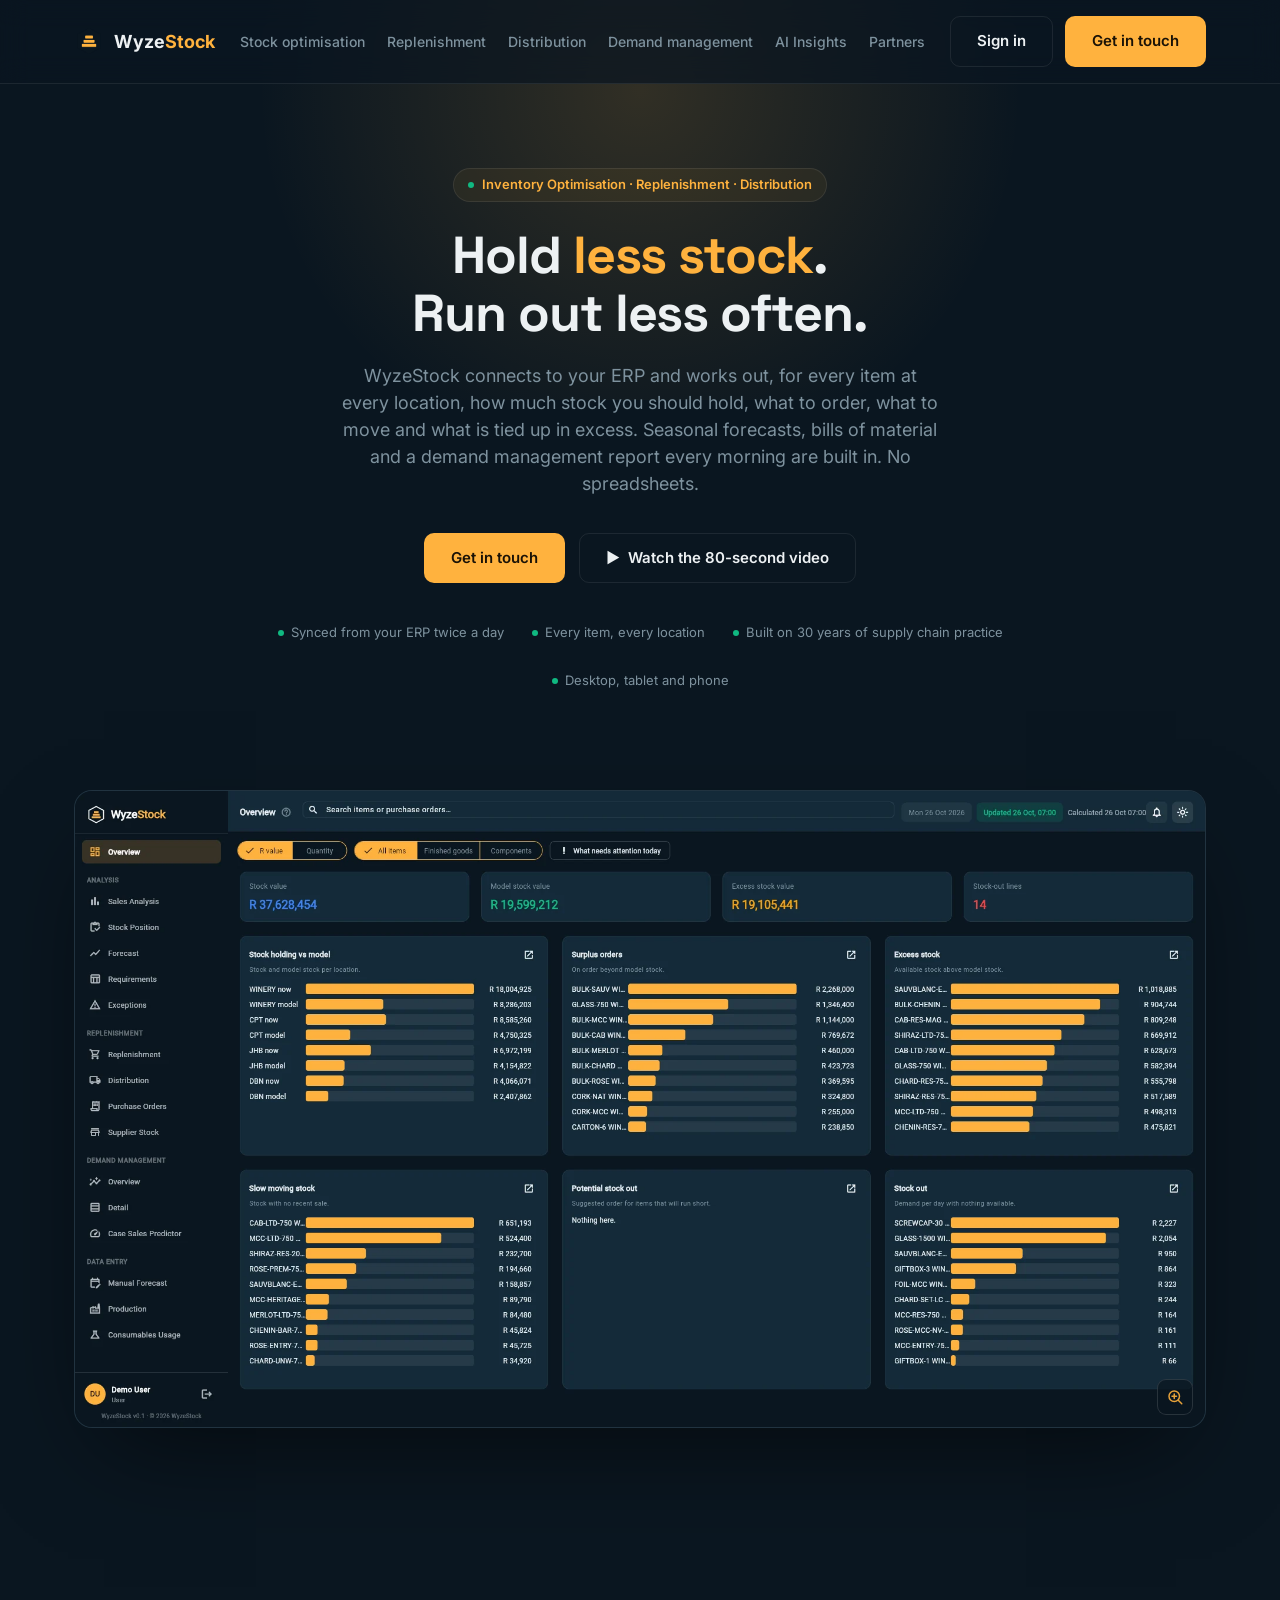
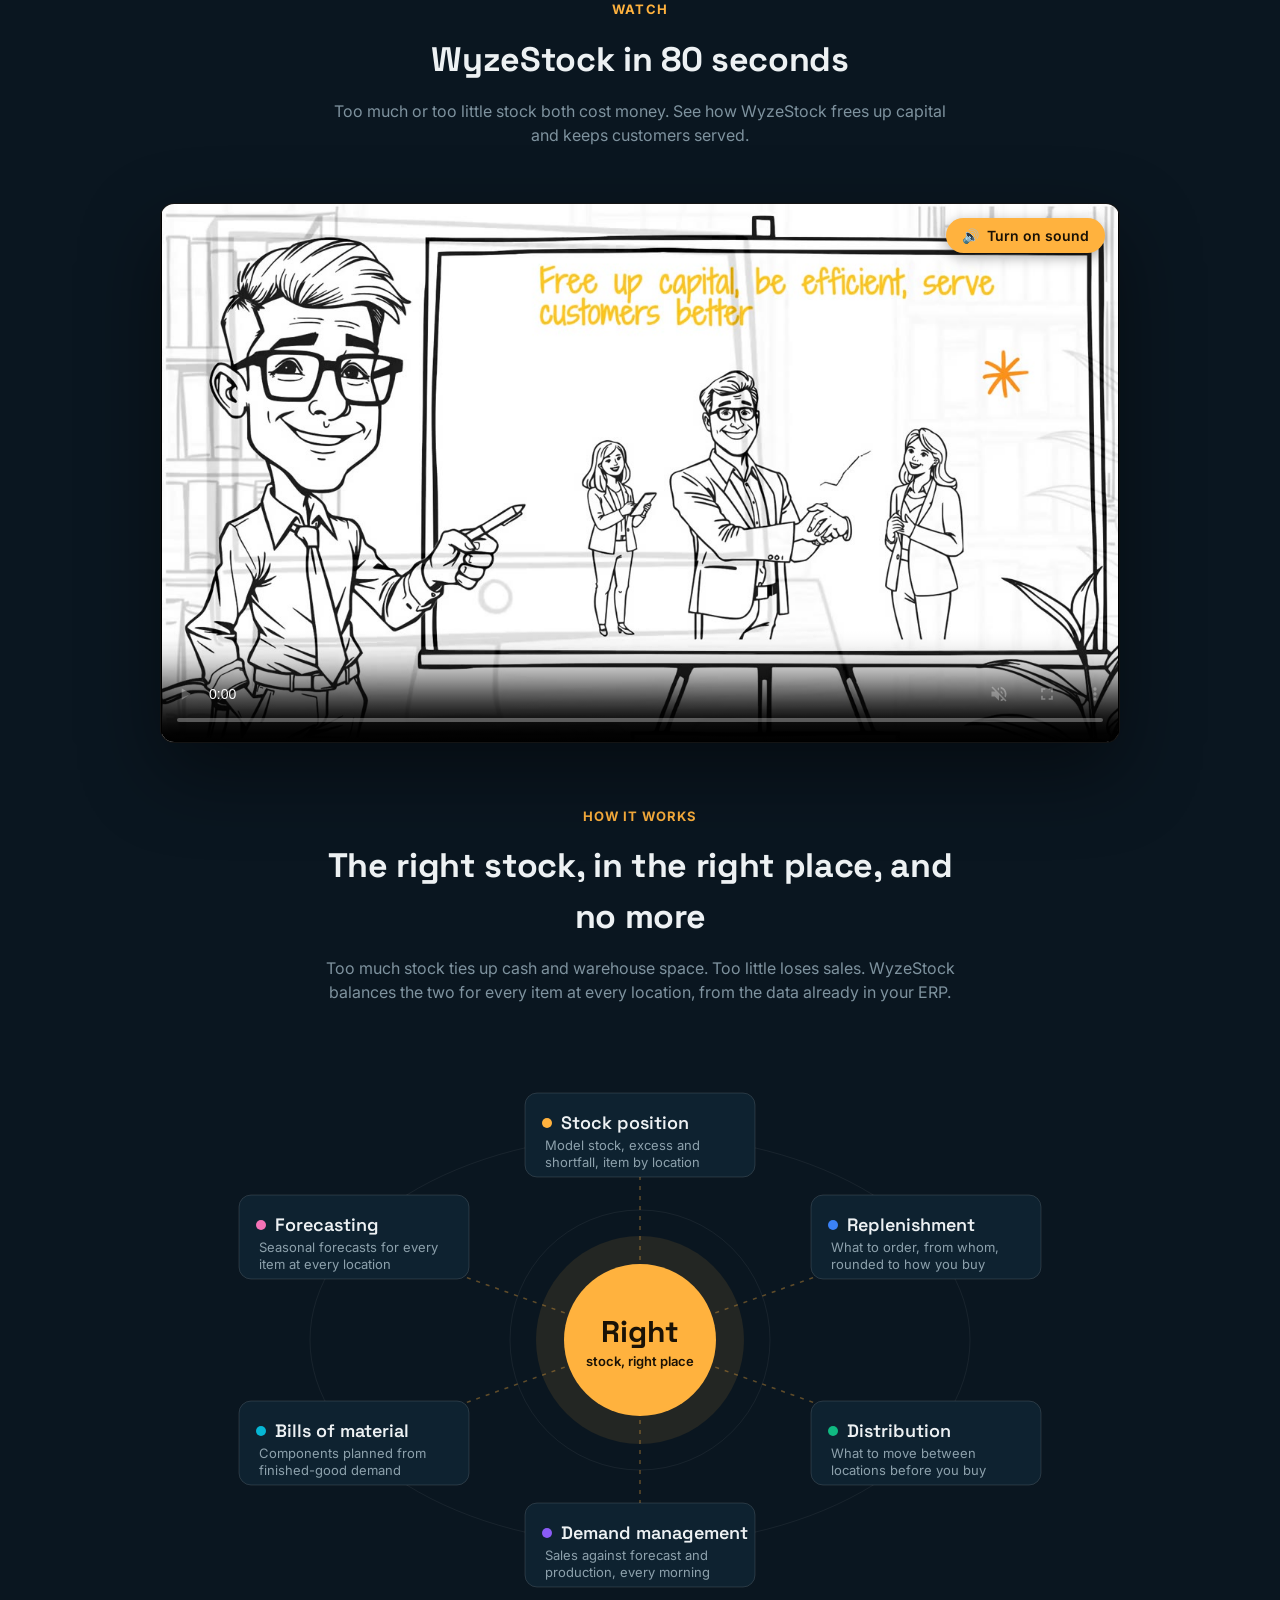
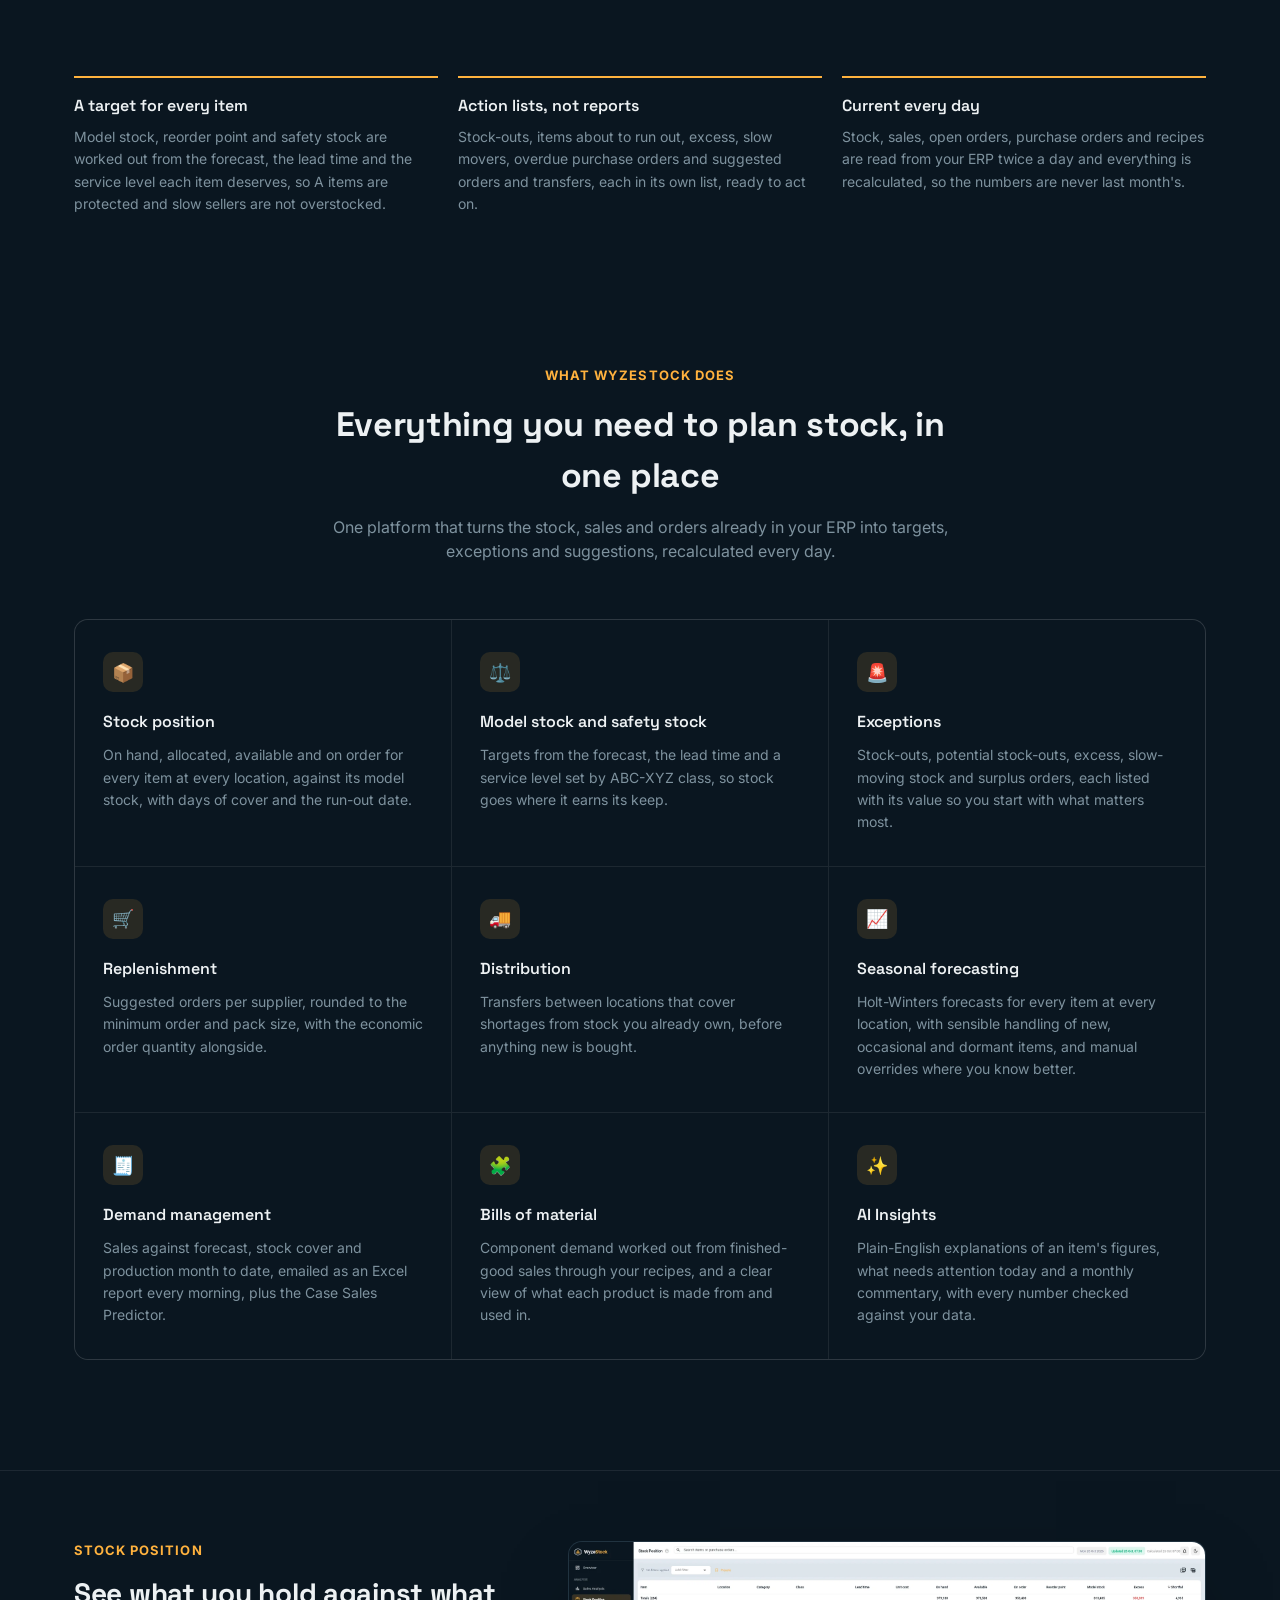
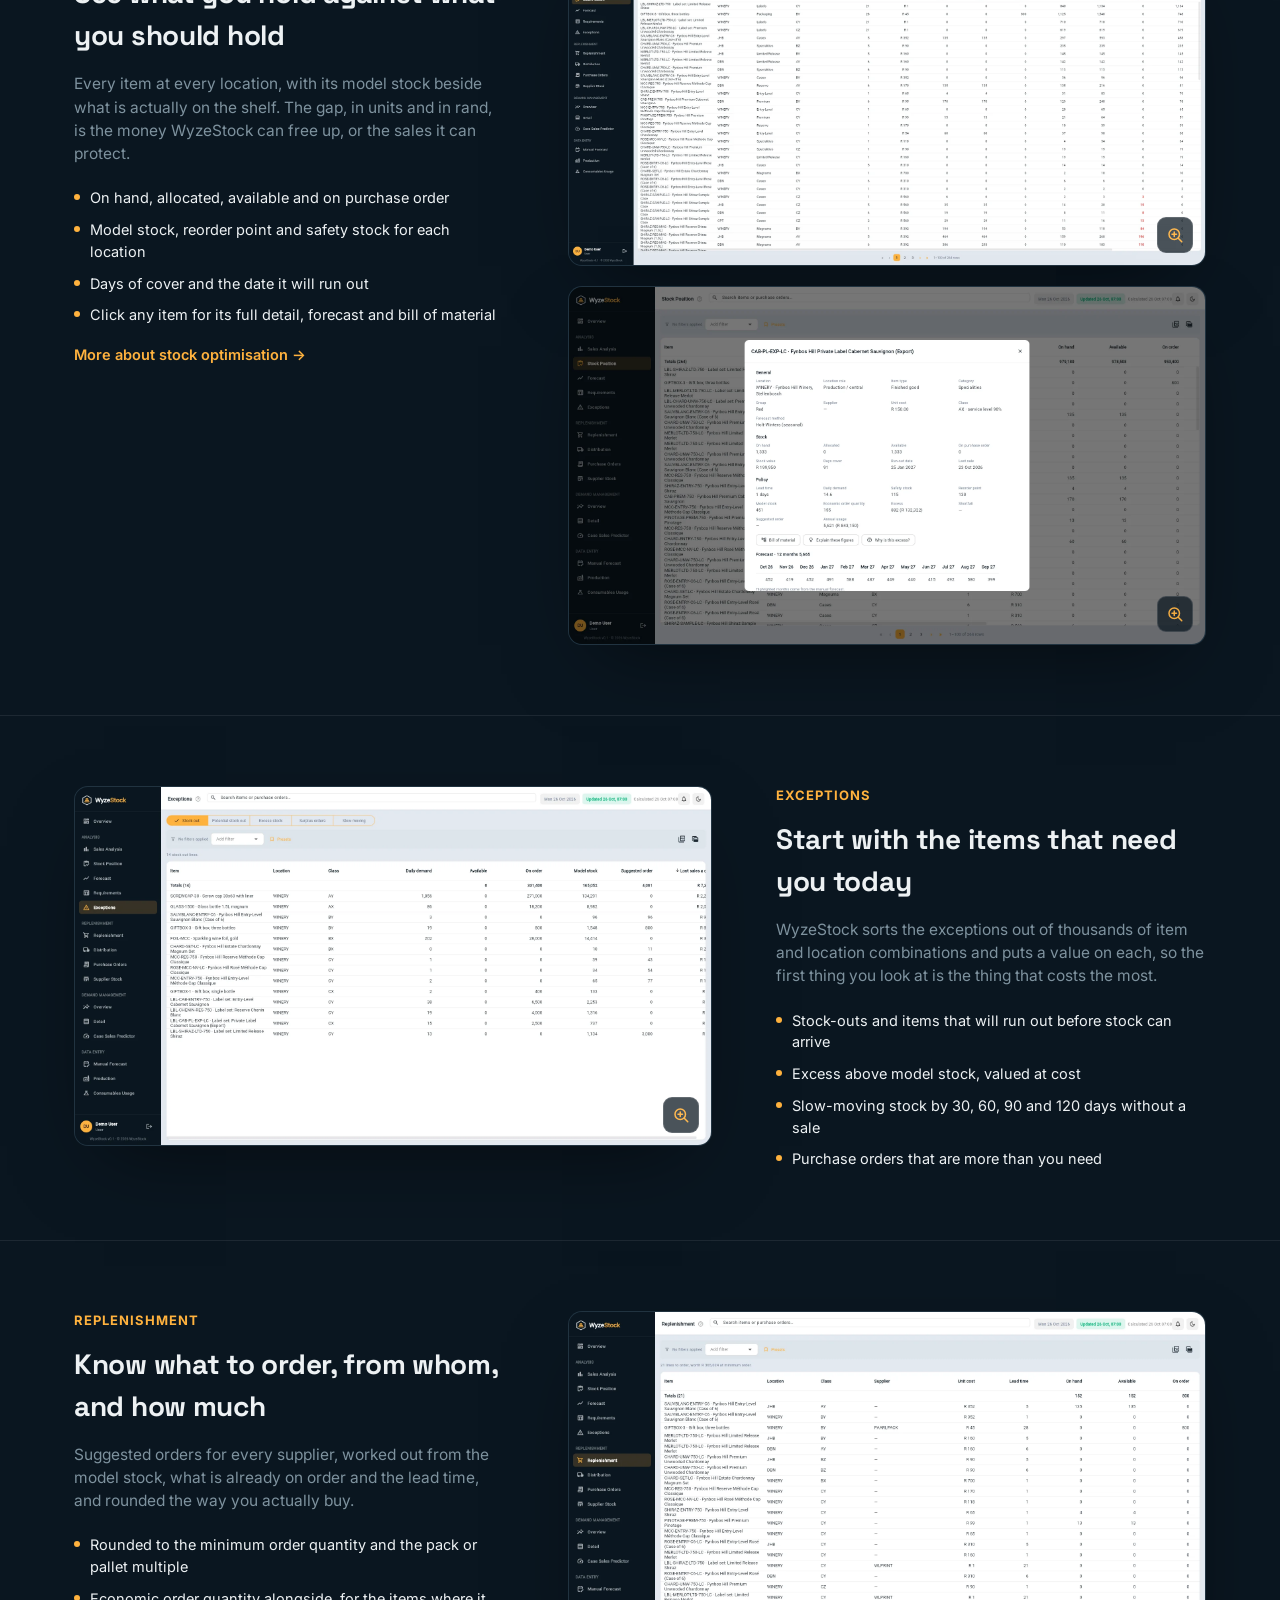
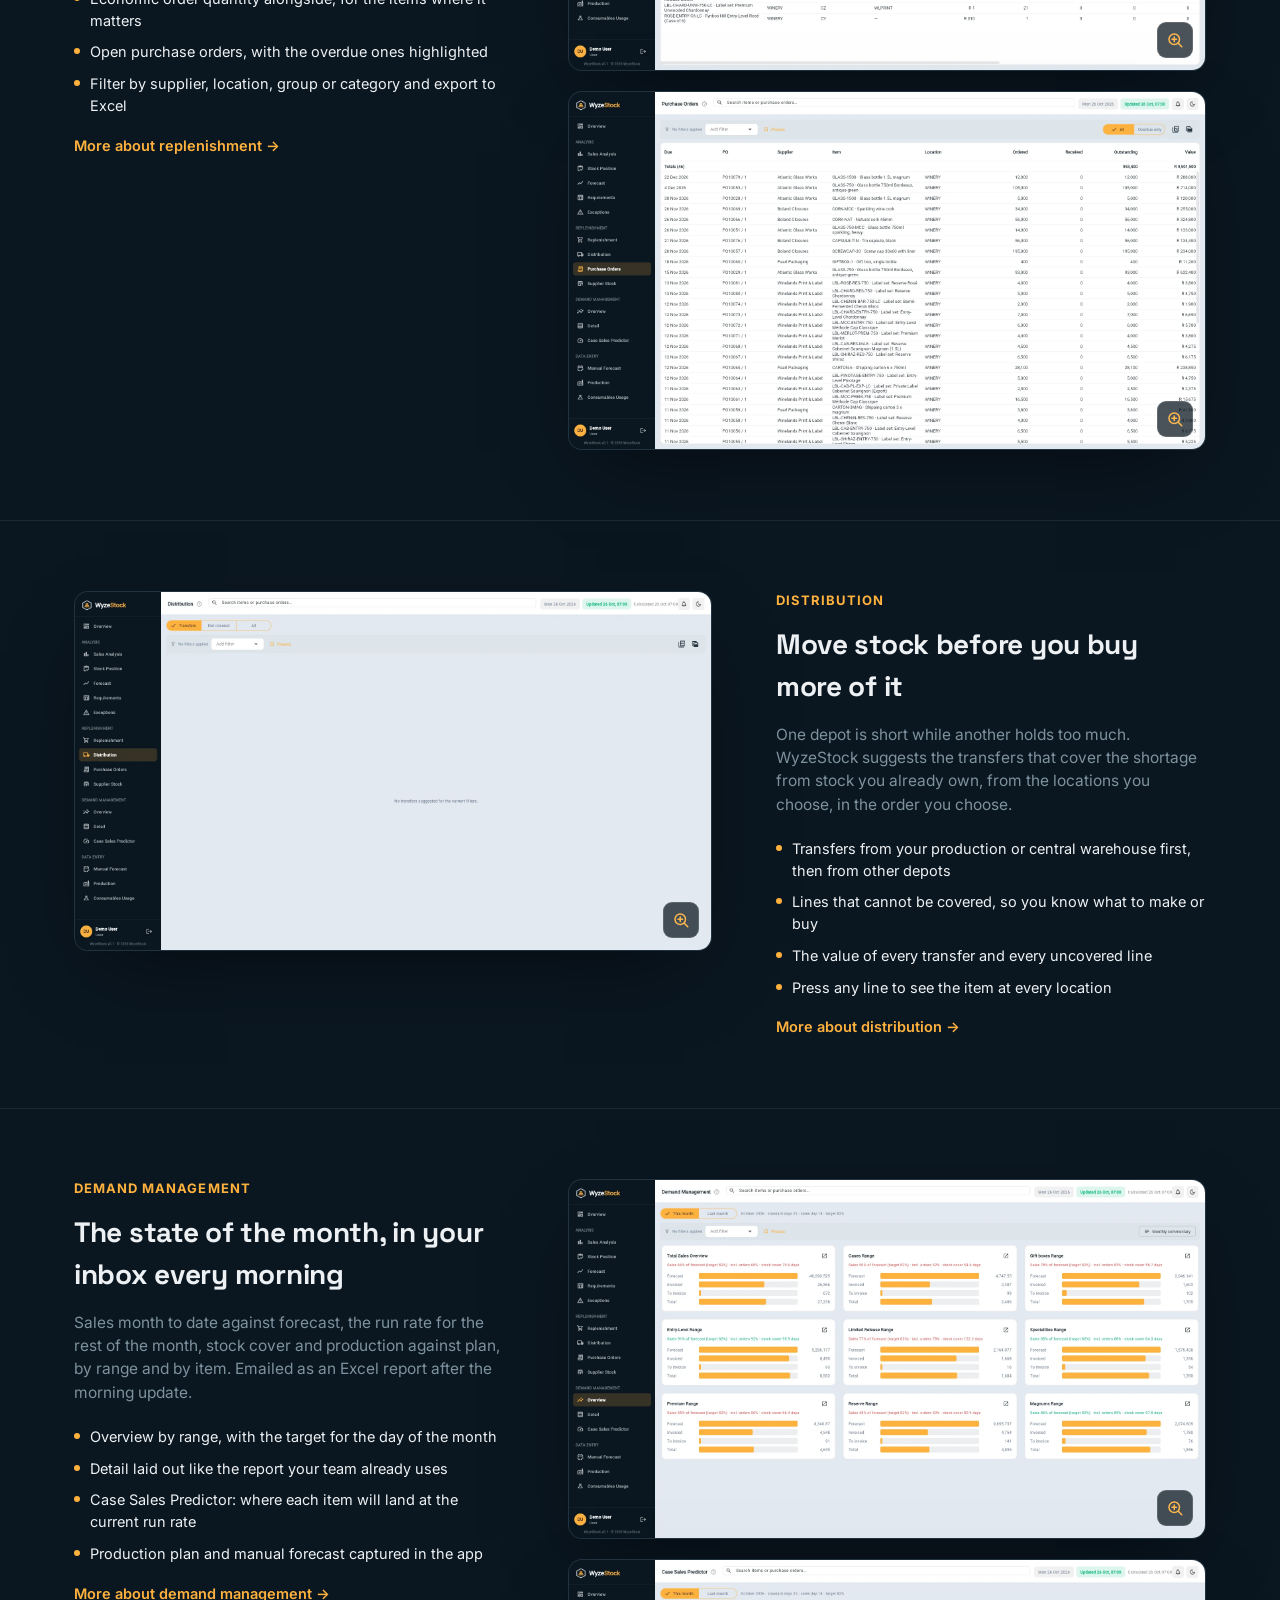
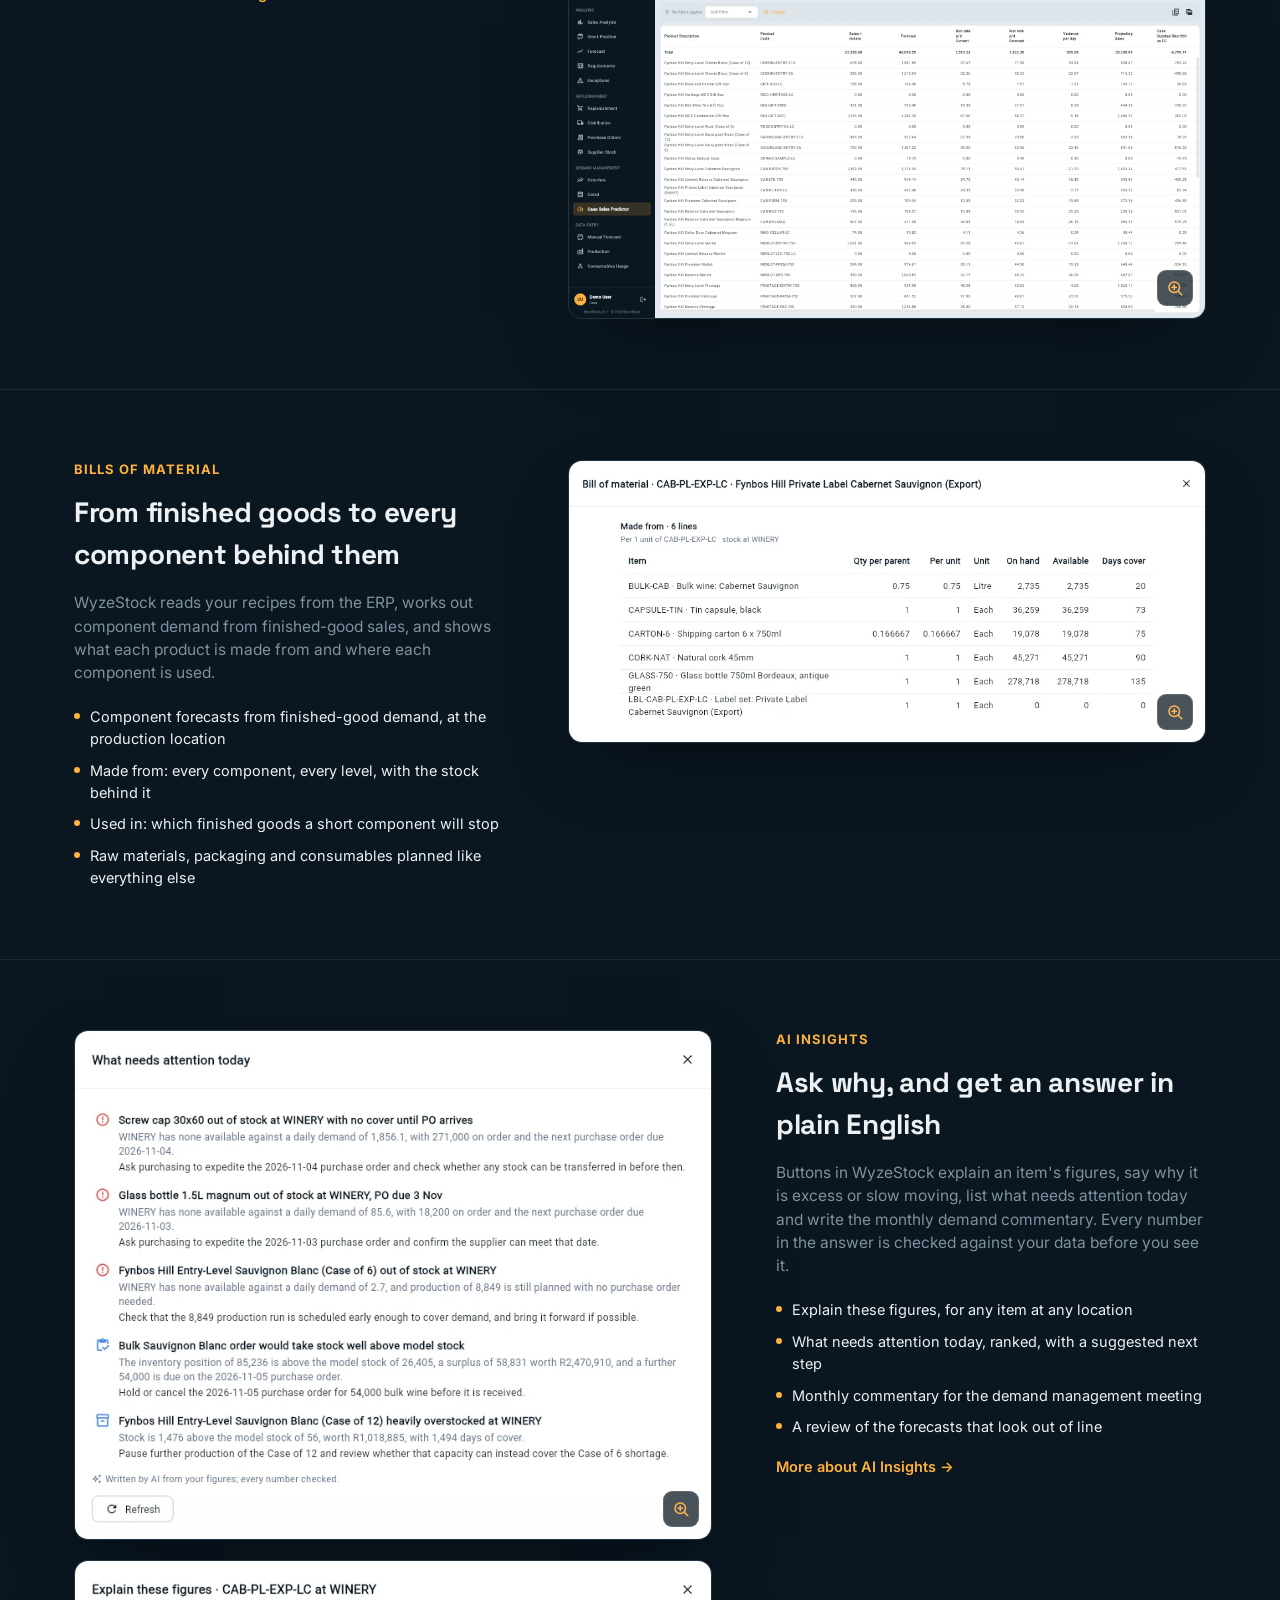
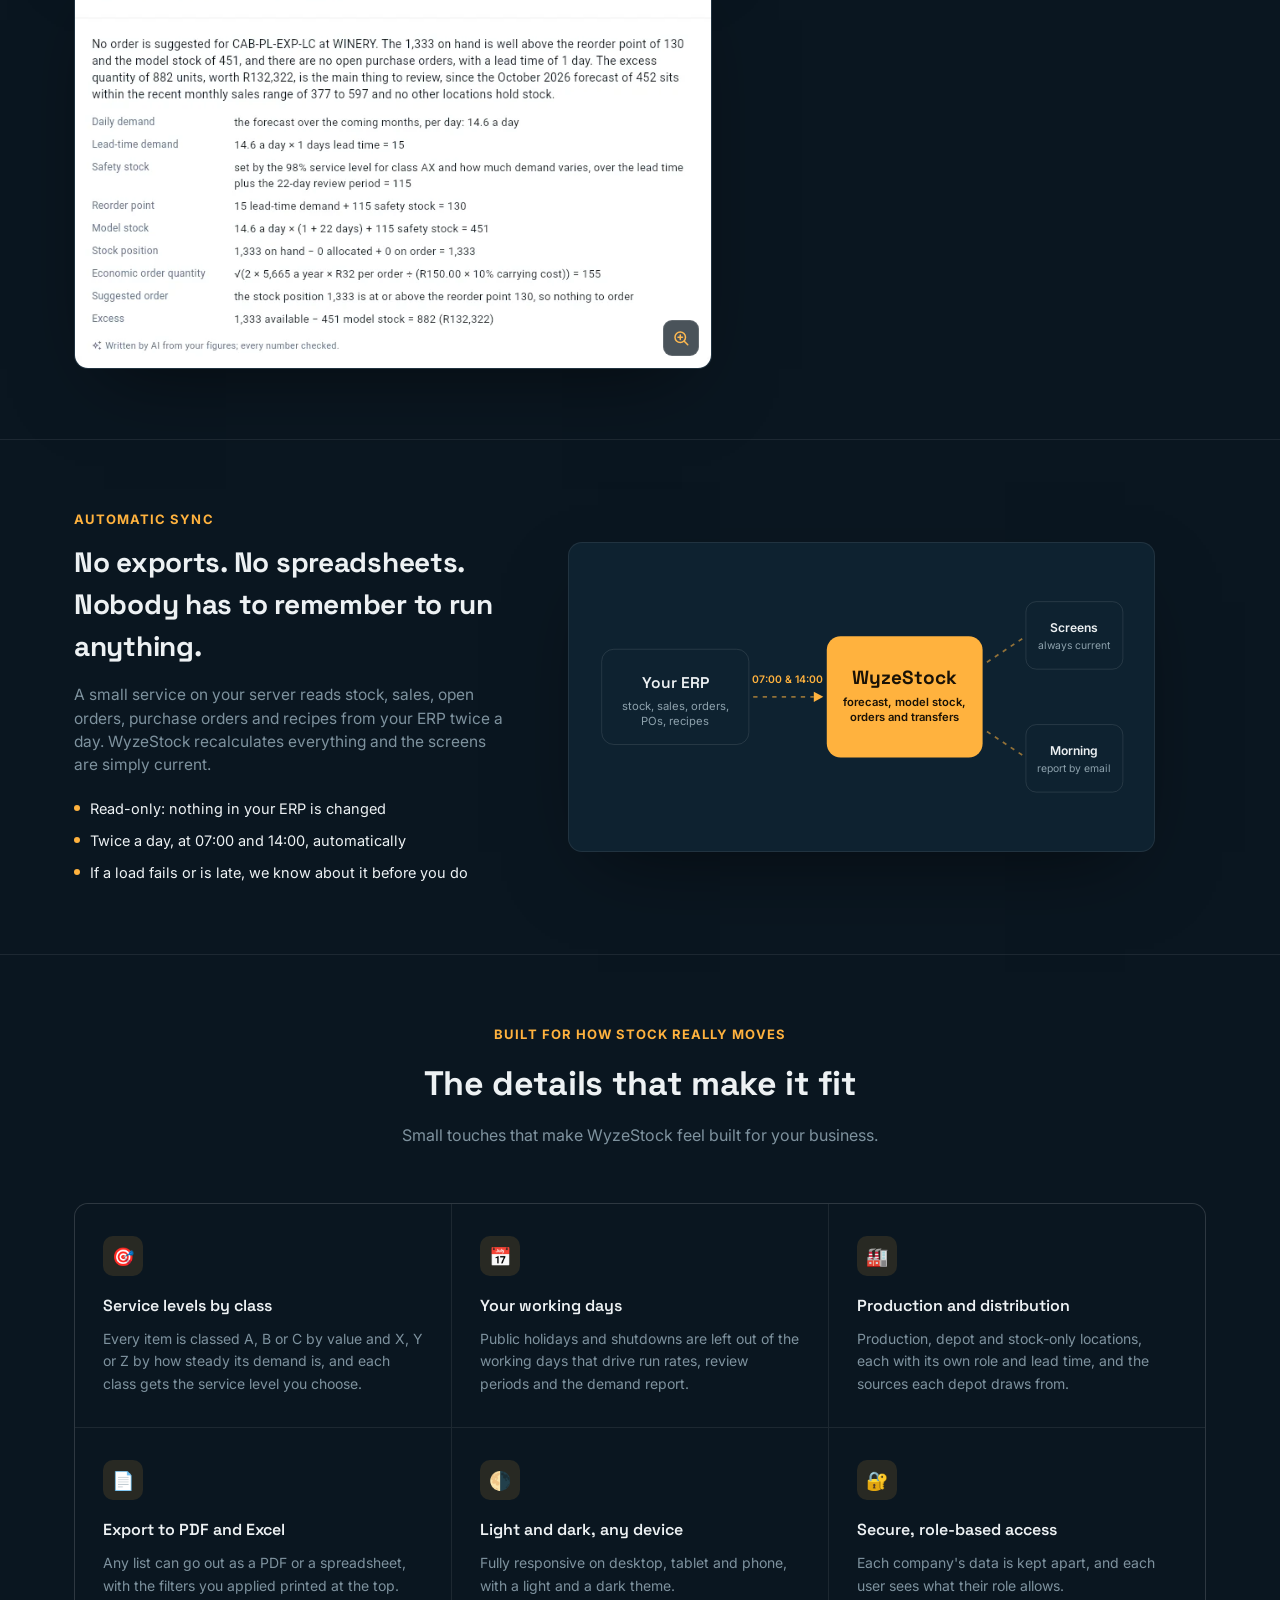
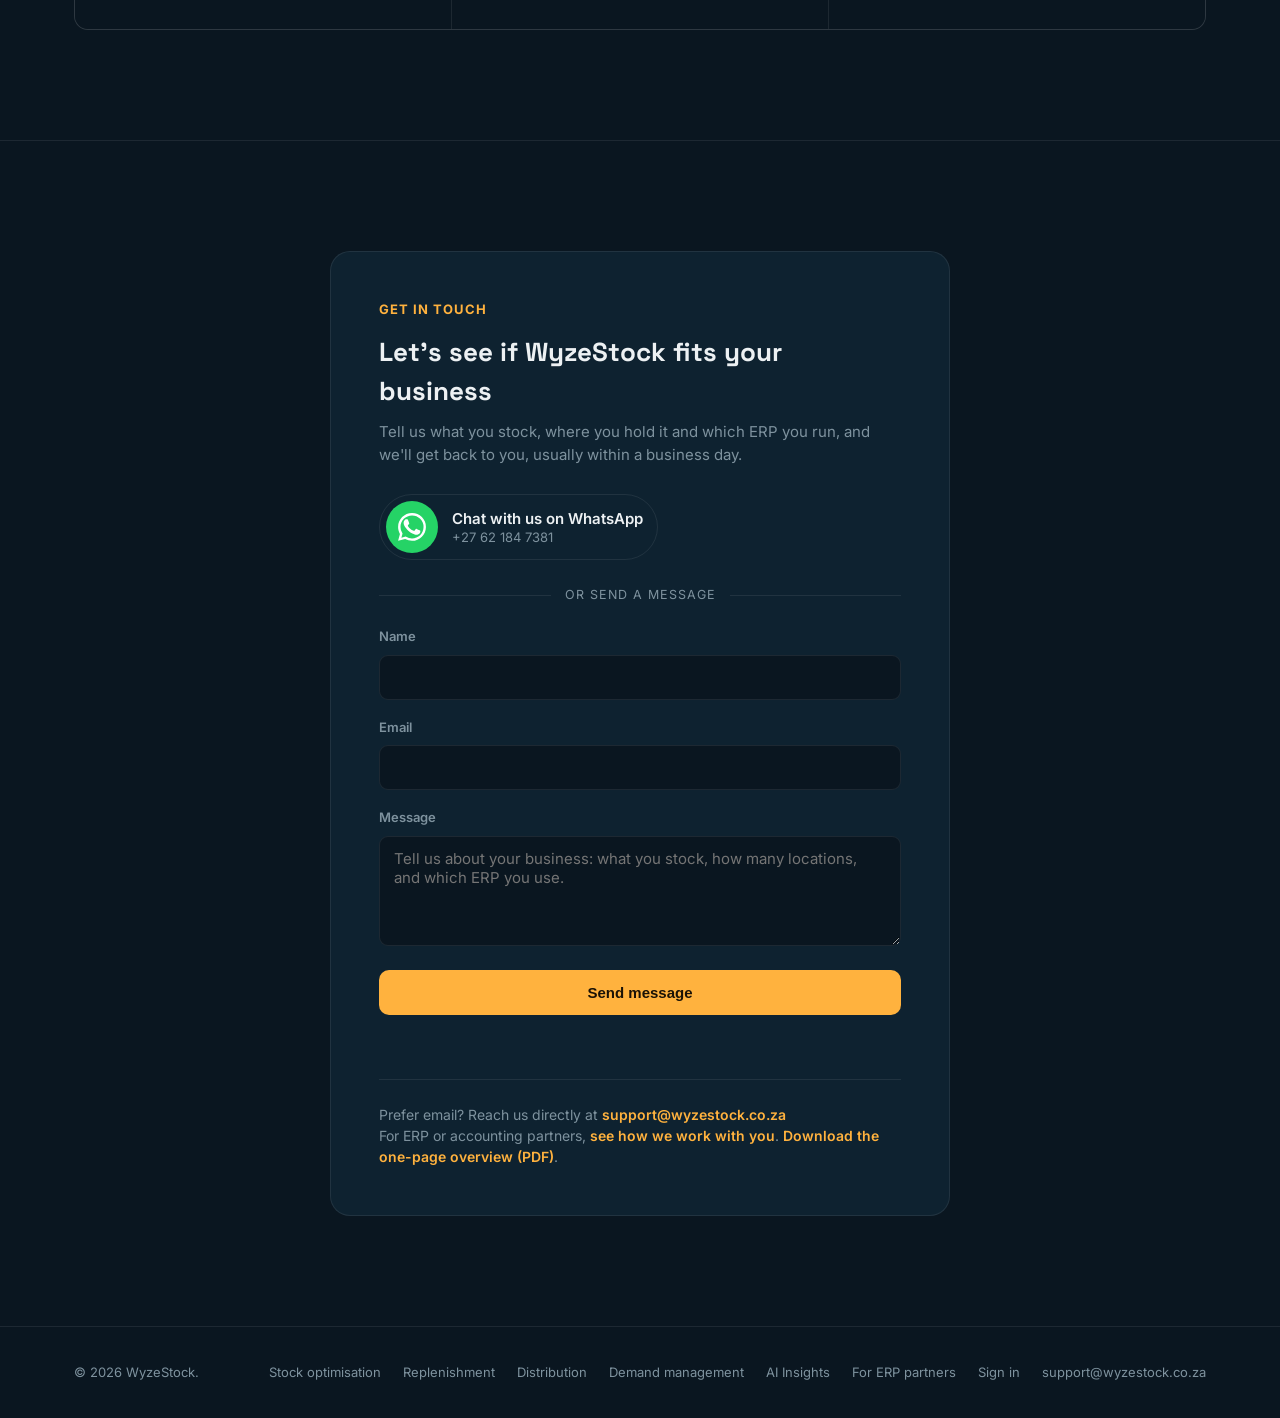
==== index.html @ a0ca2570 "Version image and video links so replaced screenshots show at once (no 7-day stale cache) Co-Authore" ====
<!DOCTYPE html>
<html lang="en">
<head>
<meta charset="UTF-8">
<meta name="viewport" content="width=device-width, initial-scale=1.0">
<title>WyzeStock: Inventory Optimisation, Replenishment &amp; Distribution</title>
<meta name="description" content="Hold less stock and run out less often. Model stock, purchase and transfer suggestions and seasonal forecasts for every item at every location, from your ERP.">
<link rel="canonical" href="https://wyzestock.co.za/">

<!-- Favicon -->
<link rel="icon" type="image/png" href="/favicon.png">
<link rel="apple-touch-icon" href="/images/icon-192.png?v=0a163372">

<!-- Fonts -->
<link rel="preconnect" href="https://fonts.googleapis.com">
<link rel="preconnect" href="https://fonts.gstatic.com" crossorigin>
<link href="https://fonts.googleapis.com/css2?family=Inter:wght@400;500;600;700;800&family=Space+Grotesk:wght@500;600;700&display=swap" rel="stylesheet">

<!-- Open Graph -->
<meta property="og:type" content="website">
<meta property="og:site_name" content="WyzeStock">
<meta property="og:title" content="WyzeStock: Inventory Optimisation, Replenishment &amp; Distribution">
<meta property="og:description" content="Hold less stock and run out less often. Model stock, purchase and transfer suggestions and seasonal forecasts for every item at every location, from your ERP.">
<meta property="og:url" content="https://wyzestock.co.za/">
<meta property="og:image" content="https://wyzestock.co.za/images/og.png?v=618df98c">
<meta property="og:image:width" content="1200">
<meta property="og:image:height" content="630">

<!-- Twitter Card -->
<meta name="twitter:card" content="summary_large_image">
<meta name="twitter:title" content="WyzeStock: Inventory Optimisation, Replenishment &amp; Distribution">
<meta name="twitter:description" content="Hold less stock and run out less often. Model stock, purchase and transfer suggestions and seasonal forecasts for every item at every location, from your ERP.">
<meta name="twitter:image" content="https://wyzestock.co.za/images/og.png?v=618df98c">

<meta name="theme-color" content="#0A1620">

<script type="application/ld+json">
{
  "@context": "https://schema.org",
  "@graph": [
    {
      "@type": "SoftwareApplication",
      "name": "WyzeStock",
      "applicationCategory": "BusinessApplication",
      "operatingSystem": "Web",
      "description": "Inventory optimisation, replenishment and distribution for manufacturers and distributors. Model stock, reorder points and safety stock for every item at every location, seasonal forecasts, purchase and transfer suggestions and a daily demand management report, synced from your ERP.",
      "featureList": [
        "Model stock, reorder point and safety stock per item and location",
        "Excess, slow-moving and stock-out exceptions",
        "Seasonal forecasting with manual overrides",
        "Purchase suggestions rounded to minimum order and pack size",
        "Transfers between locations",
        "Demand management report emailed every morning",
        "Bills of material and component planning",
        "AI explanations checked against your figures",
        "Automatic ERP sync twice a day",
        "PDF and Excel export"
      ],
      "url": "https://wyzestock.co.za",
      "publisher": {
        "@type": "Organization",
        "name": "WyzeStock",
        "url": "https://wyzestock.co.za"
      }
    },
    {
      "@type": "VideoObject",
      "name": "WyzeStock in 80 seconds",
      "description": "Too much or too little stock both cost money. How WyzeStock frees up capital and keeps customers served.",
      "thumbnailUrl": "https://wyzestock.co.za/images/video-poster.jpg",
      "contentUrl": "https://wyzestock.co.za/videos/wyzestock-intro.mp4",
      "uploadDate": "2026-10-21",
      "duration": "PT1M20S",
      "embedUrl": "https://wyzestock.co.za/#video"
    }
  ]
}
</script>
<style>
  :root {
    --navy-deep: #0A1620;
    --navy-mid: #0E2230;
    --navy-surface: #132A38;
    --amber: #FFB23E;
    --amber-dark: #9C7022;
    --on-accent: #1A1206;
    --positive: #10B981;
    --negative: #EF4444;
    --caution: #F59E0B;
    --info: #3B82F6;
    --purple: #8B5CF6;
    --text: #EDF1F3;
    --text-2: #7E929E;
    --line: rgba(255,255,255,0.08);
    --radius: 14px;
  }

  * { box-sizing: border-box; margin: 0; padding: 0; }

  html { scroll-behavior: smooth; }

  body {
    background: var(--navy-deep);
    color: var(--text);
    font-family: 'Inter', -apple-system, BlinkMacSystemFont, sans-serif;
    line-height: 1.5;
    -webkit-font-smoothing: antialiased;
  }

  h1, h2, h3, .brand-word {
    font-family: 'Space Grotesk', 'Inter', sans-serif;
  }

  a { color: inherit; }

  img { max-width: 100%; display: block; }

  .wrap {
    max-width: 1180px;
    margin: 0 auto;
    padding: 0 24px;
  }

  .accent { color: var(--amber); }

  .btn {
    display: inline-flex;
    align-items: center;
    justify-content: center;
    gap: 8px;
    padding: 13px 26px;
    border-radius: 10px;
    font-weight: 600;
    font-size: 15px;
    text-decoration: none;
    border: 1px solid transparent;
    cursor: pointer;
    transition: transform 0.15s ease, opacity 0.15s ease;
  }
  .btn:hover { transform: translateY(-1px); }

  .btn-primary {
    background: var(--amber);
    color: var(--on-accent);
  }
  .btn-primary:hover { opacity: 0.92; }

  .btn-ghost {
    background: transparent;
    border-color: var(--line);
    color: var(--text);
  }
  .btn-ghost:hover { border-color: rgba(255,255,255,0.22); }

  /* NAV */
  nav {
    position: fixed;
    top: 0; left: 0; right: 0;
    z-index: 100;
    background: rgba(10, 22, 32, 0.72);
    backdrop-filter: blur(14px);
    -webkit-backdrop-filter: blur(14px);
    border-bottom: 1px solid var(--line);
  }
  .nav-inner {
    max-width: 1180px;
    margin: 0 auto;
    padding: 16px 24px;
    display: flex;
    align-items: center;
    justify-content: space-between;
  }
  .nav-brand {
    display: flex;
    align-items: center;
    gap: 10px;
    font-weight: 700;
    font-size: 18px;
    text-decoration: none;
  }
  .nav-brand img { width: 30px; height: 30px; border-radius: 7px; }
  .nav-links {
    display: flex;
    align-items: center;
    gap: 28px;
    font-size: 14px;
    font-weight: 500;
    color: var(--text-2);
  }
  .nav-links a { text-decoration: none; transition: color 0.15s; }
  .nav-links a:hover { color: var(--text); }
  .nav-cta { display: flex; align-items: center; gap: 12px; }
  @media (max-width: 760px) {
    .nav-links { display: none; }
  }

  /* HERO */
  .hero {
    position: relative;
    padding: 168px 0 100px;
    overflow: hidden;
  }
  .hero::before {
    content: "";
    position: absolute;
    top: -220px; left: 50%;
    transform: translateX(-50%);
    width: 900px; height: 620px;
    background: radial-gradient(circle, rgba(255,178,62,0.16) 0%, rgba(255,178,62,0) 70%);
    pointer-events: none;
  }
  .hero-inner {
    position: relative;
    text-align: center;
    max-width: 780px;
    margin: 0 auto;
  }
  .eyebrow {
    display: inline-flex;
    align-items: center;
    gap: 8px;
    padding: 6px 14px;
    border: 1px solid var(--line);
    border-radius: 999px;
    font-size: 13px;
    font-weight: 600;
    color: var(--amber);
    background: rgba(255,178,62,0.06);
    margin-bottom: 24px;
  }
  .eyebrow .dot {
    width: 6px; height: 6px; border-radius: 50%;
    background: var(--positive);
  }
  .hero h1 {
    font-size: 52px;
    line-height: 1.12;
    font-weight: 700;
    letter-spacing: -0.02em;
    margin-bottom: 20px;
  }
  .hero-sub {
    font-size: 18px;
    color: var(--text-2);
    max-width: 600px;
    margin: 0 auto 36px;
  }
  .hero-ctas {
    display: flex;
    gap: 14px;
    justify-content: center;
    flex-wrap: wrap;
    margin-bottom: 40px;
  }
  .status-strip {
    display: flex;
    gap: 28px;
    justify-content: center;
    flex-wrap: wrap;
    font-size: 13px;
    color: var(--text-2);
  }
  .status-strip span { display: inline-flex; align-items: center; gap: 7px; }
  .status-strip .sdot { width: 6px; height: 6px; border-radius: 50%; background: var(--positive); }

  @media (max-width: 640px) {
    .hero { padding: 128px 0 64px; }
    .hero h1 { font-size: 34px; }
    .hero-sub { font-size: 16px; }
  }

  /* PRODUCT SHOT */
  .product-shot {
    padding: 0 0 100px;
  }
  .shot-frame {
    border: 1px solid var(--line);
    border-radius: 18px;
    overflow: hidden;
    box-shadow: 0 40px 100px -30px rgba(0,0,0,0.6);
    background: var(--navy-mid);
  }
  .shot-frame img { width: 100%; }

  /* FEATURES */
  .features { padding: 40px 0 110px; }
  .section-head { text-align: center; max-width: 640px; margin: 0 auto 56px; }
  .section-label {
    font-size: 13px;
    font-weight: 700;
    letter-spacing: 0.08em;
    text-transform: uppercase;
    color: var(--amber);
    margin-bottom: 14px;
  }
  .section-head h2 {
    font-size: 34px;
    font-weight: 700;
    letter-spacing: -0.01em;
    margin-bottom: 14px;
  }
  .section-head p { color: var(--text-2); font-size: 16px; }

  .feature-grid {
    display: grid;
    grid-template-columns: repeat(3, 1fr);
    gap: 1px;
    background: var(--line);
    border: 1px solid var(--line);
    border-radius: var(--radius);
    overflow: hidden;
  }
  .feature-card {
    background: var(--navy-deep);
    padding: 32px 28px;
    transition: background 0.15s ease;
  }
  .feature-card:hover { background: var(--navy-mid); }
  .feature-icon {
    width: 40px; height: 40px;
    border-radius: 10px;
    background: rgba(255,178,62,0.12);
    display: flex; align-items: center; justify-content: center;
    margin-bottom: 18px;
    font-size: 18px;
  }
  .feature-card h3 { font-size: 16px; font-weight: 600; margin-bottom: 10px; }
  .feature-card p { font-size: 14px; color: var(--text-2); line-height: 1.6; }

  @media (max-width: 860px) {
    .feature-grid { grid-template-columns: 1fr; }
  }

  /* SHOWCASE */
  .showcase-section { padding: 70px 0; border-top: 1px solid var(--line); }
  .showcase-row {
    display: flex;
    align-items: center;
    gap: 64px;
  }
  .showcase-row.reverse { flex-direction: row-reverse; }
  .showcase-text { flex: 0 0 38%; }
  .showcase-text .section-label { margin-bottom: 12px; }
  .showcase-text h2 { font-size: 28px; font-weight: 700; margin-bottom: 16px; letter-spacing: -0.01em; }
  .showcase-text p { color: var(--text-2); font-size: 15.5px; margin-bottom: 22px; }
  .showcase-list { list-style: none; display: flex; flex-direction: column; gap: 10px; }
  .showcase-list li {
    font-size: 14.5px;
    color: var(--text);
    display: flex;
    align-items: flex-start;
    gap: 10px;
  }
  .showcase-list li::before {
    content: "";
    flex: 0 0 auto;
    width: 6px; height: 6px;
    border-radius: 50%;
    background: var(--amber);
    margin-top: 7px;
  }
  .showcase-image { flex: 1 1 62%; min-width: 0; }
  .showcase-image-stack { display: flex; flex-direction: column; gap: 20px; }
  .showcase-frame {
    border: 1px solid var(--line);
    border-radius: var(--radius);
    overflow: hidden;
    background: var(--navy-mid);
    box-shadow: 0 30px 80px -30px rgba(0,0,0,0.55);
  }
  .showcase-frame img { width: 100%; }
  .showcase-frame.narrow { max-width: 92%; }

  @media (max-width: 900px) {
    .showcase-row, .showcase-row.reverse { flex-direction: column; }
    .showcase-text, .showcase-image { flex: 1 1 100%; }
  }

  /* CONTACT */
  .contact { padding: 110px 0; border-top: 1px solid var(--line); }
  .contact-inner {
    max-width: 620px;
    margin: 0 auto;
    background: var(--navy-mid);
    border: 1px solid var(--line);
    border-radius: 20px;
    padding: 48px;
  }
  @media (max-width: 640px) {
    .contact-inner { padding: 32px 24px; }
  }
  .contact-form { display: flex; flex-direction: column; gap: 18px; margin-top: 32px; }
  .form-row { display: flex; flex-direction: column; gap: 8px; }
  .form-row label { font-size: 13px; font-weight: 600; color: var(--text-2); }
  .form-row input, .form-row textarea {
    background: var(--navy-deep);
    border: 1px solid var(--line);
    border-radius: 9px;
    padding: 12px 14px;
    color: var(--text);
    font-family: inherit;
    font-size: 15px;
    outline: none;
    transition: border-color 0.15s;
  }
  .form-row input:focus, .form-row textarea:focus { border-color: var(--amber); }
  .form-row textarea { resize: vertical; min-height: 110px; }
  .contact-honeypot {
    position: absolute;
    left: -9999px;
    width: 1px; height: 1px;
    opacity: 0;
    pointer-events: none;
  }
  .contact-submit { margin-top: 6px; }
  .contact-submit button { width: 100%; }
  .form-status { font-size: 14px; margin-top: 4px; min-height: 18px; }
  .form-status.success { color: var(--positive); }
  .form-status.error { color: var(--negative); }

  .contact-alt {
    margin-top: 24px;
    padding-top: 24px;
    border-top: 1px solid var(--line);
    font-size: 14px;
    color: var(--text-2);
  }
  .contact-alt a { color: var(--amber); text-decoration: none; font-weight: 600; }

  /* FOOTER */
  footer {
    border-top: 1px solid var(--line);
    padding: 36px 0;
  }
  .footer-inner {
    display: flex;
    align-items: center;
    justify-content: space-between;
    flex-wrap: wrap;
    gap: 16px;
    font-size: 13px;
    color: var(--text-2);
  }
  .footer-links { display: flex; gap: 22px; }
  .footer-links a { text-decoration: none; color: var(--text-2); }
  .footer-links a:hover { color: var(--text); }

  /* ---------- v2 additions ---------- */
  .eyebrow .deg { font-family: 'Space Grotesk', sans-serif; font-weight: 700; }

  img { height: auto; }
  .section-sub { color: var(--text-2); font-size: 16px; }

  /* 360 HUB */
  .hub { padding: 40px 0 110px; }
  .hub-svg-wrap { max-width: 1000px; margin: 0 auto; }
  .hub-svg { width: 100%; height: auto; display: block; }
  .hub-svg .spoke { stroke: rgba(255,178,62,0.35); stroke-width: 1.5; stroke-dasharray: 4 6; }
  .hub-svg .ring { fill: none; stroke: rgba(255,255,255,0.06); stroke-width: 1; }
  .hub-svg .node { fill: #0E2230; stroke: rgba(255,255,255,0.12); stroke-width: 1; }
  .hub-svg .node-title { fill: #EDF1F3; font-family: 'Space Grotesk', 'Inter', sans-serif; font-weight: 600; font-size: 18px; }
  .hub-svg .node-sub { fill: #8DA1AC; font-family: 'Inter', sans-serif; font-size: 13px; }
  .hub-svg .hub-core { fill: #FFB23E; }
  .hub-svg .hub-num { fill: #1A1206; font-family: 'Space Grotesk', sans-serif; font-weight: 700; font-size: 40px; }
  .hub-svg .hub-cap { fill: #1A1206; font-family: 'Inter', sans-serif; font-weight: 600; font-size: 13px; }
  .hub-svg .hub-halo { fill: rgba(255,178,62,0.10); }

  .hub-mobile { display: none; }
  .hub-mobile .hub-core-m {
    background: var(--amber); color: var(--on-accent);
    border-radius: var(--radius); padding: 18px 20px; margin-bottom: 14px; text-align: center;
  }
  .hub-core-m strong { font-family: 'Space Grotesk', sans-serif; font-size: 28px; display: block; line-height: 1.1; }
  .hub-core-m span { font-size: 13px; font-weight: 600; }
  .hub-mobile ul { list-style: none; display: grid; grid-template-columns: 1fr 1fr; gap: 10px; }
  .hub-mobile li {
    background: var(--navy-mid); border: 1px solid var(--line); border-radius: 12px; padding: 14px;
  }
  .hub-mobile li b { display: block; font-family: 'Space Grotesk', sans-serif; font-size: 15px; margin-bottom: 4px; }
  .hub-mobile li span { font-size: 12.5px; color: var(--text-2); }
  @media (max-width: 640px) {
    .hub-svg-wrap { display: none; }
    .hub-mobile { display: block; }
  }

  .hub-points {
    display: grid; grid-template-columns: repeat(3, 1fr); gap: 20px; margin-top: 56px;
  }
  .hub-point { border-top: 2px solid var(--amber); padding-top: 16px; }
  .hub-point h3 { font-size: 16px; font-weight: 600; margin-bottom: 8px; }
  .hub-point p { font-size: 14px; color: var(--text-2); line-height: 1.6; }
  @media (max-width: 860px) { .hub-points { grid-template-columns: 1fr; gap: 24px; } }

  /* Feature grid: 9 cards */
  .feature-icon.is-new { background: rgba(255,178,62,0.2); }
  .tag-new {
    display: inline-block; margin-left: 8px; padding: 2px 8px; border-radius: 999px;
    font-size: 10.5px; font-weight: 700; letter-spacing: 0.06em; text-transform: uppercase;
    color: var(--amber); background: rgba(255,178,62,0.12); vertical-align: middle;
  }

  /* Showcase variants */
  .showcase-section .showcase-text .kicker-note { font-size: 13.5px; color: var(--text-2); margin-top: 18px; }
  .showcase-frame.light-ring { border-color: rgba(255,255,255,0.14); }
  .showcase-frame figcaption {
    padding: 10px 14px; font-size: 12.5px; color: var(--text-2);
    border-top: 1px solid var(--line); background: var(--navy-mid);
  }
  .showcase-frame.wide-scroll { overflow-x: auto; }
  @media (max-width: 900px) { .showcase-frame.wide-scroll img { min-width: 760px; } }
  .showcase-row.top-align { align-items: flex-start; }

  .segment-legend { display: flex; flex-wrap: wrap; gap: 8px; margin: 4px 0 22px; }
  .segment-legend span {
    font-size: 12.5px; font-weight: 600; padding: 5px 11px; border-radius: 999px;
    border: 1px solid var(--line); color: var(--text);
    display: inline-flex; align-items: center; gap: 7px;
  }
  .segment-legend i { width: 8px; height: 8px; border-radius: 2px; display: inline-block; }

  /* Two-up cards */
  .twoup { display: grid; grid-template-columns: 1fr 1fr; gap: 28px; align-items: stretch; }
  .twoup-card {
    background: var(--navy-mid); border: 1px solid var(--line); border-radius: var(--radius);
    padding: 26px; display: flex; flex-direction: column; gap: 14px;
  }
  .twoup-card h2 { font-size: 24px; font-weight: 700; letter-spacing: -0.01em; }
  .twoup-card p { font-size: 15px; color: var(--text-2); }
  .twoup-card .showcase-frame { margin-top: 6px; background: var(--navy-deep); }
  .twoup-card .frame-center { display: flex; justify-content: center; }
  .twoup-card .frame-center .showcase-frame { max-width: 360px; }
  @media (max-width: 900px) { .twoup { grid-template-columns: 1fr; } }

  /* Details grid */
  .details { padding: 70px 0 110px; border-top: 1px solid var(--line); }
  .details .feature-grid { grid-template-columns: repeat(3, 1fr); }
  @media (max-width: 860px) { .details .feature-grid { grid-template-columns: 1fr; } }
  @media (max-width: 900px) {
    .showcase-row, .showcase-row.reverse { align-items: stretch; }
    .showcase-image { width: 100%; }
  }

  /* Nav tweaks for more links */
  .nav-links { gap: 22px; }
  .nav-links a, .nav-brand span, .nav-cta .btn { white-space: nowrap; }
  @media (max-width: 1180px) { .nav-links { display: none; } }
  @media (max-width: 640px) {
    .nav-cta .btn { white-space: nowrap; padding: 9px 14px; font-size: 14px; }
    .nav-inner { padding: 12px 16px; }
    .nav-brand { font-size: 16px; }
  }

  /* ---------- Lightbox ---------- */
  .has-zoom { position: relative; }
  .has-zoom img[data-zoom] { cursor: zoom-in; }
  .has-zoom::after {
    content: ""; position: absolute; right: 12px; bottom: 12px; width: 34px; height: 34px;
    border-radius: 9px; background: rgba(10,22,32,0.82) url("data:image/svg+xml,%3Csvg xmlns='http://www.w3.org/2000/svg' width='18' height='18' viewBox='0 0 24 24' fill='none' stroke='%23FFB23E' stroke-width='2' stroke-linecap='round' stroke-linejoin='round'%3E%3Ccircle cx='11' cy='11' r='7'/%3E%3Cpath d='M21 21l-4.3-4.3M11 8v6M8 11h6'/%3E%3C/svg%3E") center/18px no-repeat;
    border: 1px solid rgba(255,255,255,0.14); pointer-events: none; opacity: 0.9;
    transition: opacity .15s ease, transform .15s ease;
  }
  .has-zoom:hover::after { opacity: 1; transform: scale(1.06); }
  .has-zoom.wide-scroll::after { position: sticky; float: right; margin: -46px 12px 0 0; }
  img[data-zoom]:focus-visible { outline: 2px solid var(--amber); outline-offset: -2px; }

  .lb { position: fixed; inset: 0; z-index: 1000; display: none; flex-direction: column;
        background: rgba(5,12,18,0.94); -webkit-backdrop-filter: blur(6px); backdrop-filter: blur(6px); }
  .lb.open { display: flex; animation: lbfade .18s ease; }
  @keyframes lbfade { from { opacity: 0; } to { opacity: 1; } }
  @media (prefers-reduced-motion: reduce) { .lb.open { animation: none; } }
  .lb-bar { display: flex; align-items: center; justify-content: space-between; gap: 16px; padding: 14px 20px; color: var(--text-2); font-size: 13.5px; }
  .lb-count { font-variant-numeric: tabular-nums; color: var(--text); font-weight: 600; }
  .lb-btn { width: 44px; height: 44px; border-radius: 12px; border: 1px solid var(--line); background: rgba(255,255,255,0.05);
            color: var(--text); cursor: pointer; display: inline-flex; align-items: center; justify-content: center; transition: background .15s, border-color .15s; }
  .lb-btn:hover { background: rgba(255,255,255,0.12); border-color: rgba(255,255,255,0.25); }
  .lb-btn:focus-visible { outline: 2px solid var(--amber); outline-offset: 2px; }
  .lb-btn svg { width: 20px; height: 20px; stroke: currentColor; fill: none; stroke-width: 2; stroke-linecap: round; stroke-linejoin: round; }
  .lb-stage { flex: 1; min-height: 0; display: flex; align-items: center; position: relative; padding: 0 76px; }
  .lb-scroll { flex: 1; height: 100%; overflow: auto; display: flex; align-items: center; justify-content: center; -webkit-overflow-scrolling: touch; }
  .lb-scroll.actual { align-items: flex-start; justify-content: flex-start; }
  .lb-img { display: block; max-width: 100%; max-height: 100%; width: auto; height: auto; border-radius: 10px;
            box-shadow: 0 30px 90px -20px rgba(0,0,0,0.7); cursor: zoom-in; background: var(--navy-mid); margin: auto; }
  .lb-scroll.actual .lb-img { max-width: none; max-height: none; cursor: zoom-out; margin: 0; }
  .lb-nav { position: absolute; top: 50%; transform: translateY(-50%); }
  .lb-prev { left: 16px; } .lb-next { right: 16px; }
  .lb-cap { padding: 14px 24px 22px; text-align: center; font-size: 13.5px; color: var(--text-2); max-width: 900px; margin: 0 auto; }
  .lb-cap b { color: var(--text); font-weight: 600; }
  @media (max-width: 700px) {
    .lb-stage { padding: 0 8px; }
    .lb-nav { top: auto; bottom: 8px; transform: none; background: rgba(10,22,32,0.9); }
    .lb-prev { left: 12px; } .lb-next { right: 12px; }
    .lb-cap { padding-bottom: 66px; font-size: 12.5px; }
  }
  body.lb-lock { overflow: hidden; }

  /* WhatsApp */
  .wa-block { margin-top: 28px; display: flex; flex-direction: column; gap: 12px; }
  .btn-whatsapp { background: #25D366; color: #06210F; width: 100%; }
  .btn-whatsapp:hover { opacity: 0.92; }
  .btn-whatsapp svg { width: 20px; height: 20px; fill: currentColor; flex: 0 0 auto; }
  .wa-note { font-size: 13px; color: var(--text-2); text-align: center; }
  .form-or { display: flex; align-items: center; gap: 14px; margin-top: 26px; font-size: 12.5px; color: var(--text-2); text-transform: uppercase; letter-spacing: 0.08em; }
  .form-or::before, .form-or::after { content: ""; flex: 1; height: 1px; background: var(--line); }
  .btn:focus-visible { outline: 2px solid var(--amber); outline-offset: 2px; }

  .wa-block { align-items: flex-start; }
  .wa-logo-link { display: inline-flex; align-items: center; gap: 14px; text-decoration: none; color: var(--text);
                  padding: 6px 14px 6px 6px; border-radius: 999px; border: 1px solid var(--line); transition: border-color .15s, background .15s; }
  .wa-logo-link:hover { border-color: rgba(37,211,102,0.55); background: rgba(37,211,102,0.07); }
  .wa-logo-link:focus-visible { outline: 2px solid var(--amber); outline-offset: 3px; }
  .wa-logo { width: 52px; height: 52px; flex: 0 0 auto; display: block; }
  .wa-text { display: flex; flex-direction: column; line-height: 1.3; }
  .wa-text strong { font-size: 15px; font-weight: 600; }
  .wa-text span { font-size: 13px; color: var(--text-2); }
  .footer-links { flex-wrap: wrap; }
  .learn-more { display: inline-block; margin-top: 18px; color: var(--amber); font-weight: 600; font-size: 14.5px; text-decoration: none; }
  .learn-more:hover { text-decoration: underline; }

  /* ---------- landing pages ---------- */
  .hero.page-hero { padding: 140px 0 48px; }
  .page-hero .hero-inner { max-width: 820px; }
  .page-hero h1 { font-size: 46px; }
  @media (max-width: 640px) { .page-hero h1 { font-size: 31px; } .hero.page-hero { padding: 112px 0 36px; } }
  .crumbs { font-size: 13px; color: var(--text-2); margin-bottom: 18px; }
  .crumbs a { color: var(--text-2); text-decoration: none; }
  .crumbs a:hover { color: var(--text); }
  .hero-actions { display: flex; gap: 18px; justify-content: center; align-items: center; flex-wrap: wrap; margin-bottom: 8px; }
  .hero-actions .wa-logo-link { padding-right: 18px; }

  .lp-section { padding: 72px 0; border-top: 1px solid var(--line); }
  .steps { display: grid; grid-template-columns: repeat(3, 1fr); gap: 20px; }
  .step { background: var(--navy-mid); border: 1px solid var(--line); border-radius: var(--radius); padding: 26px; }
  .step-num { width: 34px; height: 34px; border-radius: 50%; background: var(--amber); color: var(--on-accent);
              font-family: 'Space Grotesk', sans-serif; font-weight: 700; display: flex; align-items: center; justify-content: center; margin-bottom: 16px; }
  .step h3 { font-size: 17px; font-weight: 600; margin-bottom: 8px; }
  .step p { font-size: 14.5px; color: var(--text-2); line-height: 1.6; }
  @media (max-width: 860px) { .steps { grid-template-columns: 1fr; } }

  .two-col { display: grid; grid-template-columns: 1fr 1fr; gap: 56px; align-items: start; }
  @media (max-width: 900px) { .two-col { grid-template-columns: 1fr; gap: 32px; } }
  .prose h2 { font-size: 28px; font-weight: 700; letter-spacing: -0.01em; margin-bottom: 14px; }
  .prose p { color: var(--text-2); font-size: 15.5px; margin-bottom: 16px; }
  .prose a { color: var(--amber); }
  .stack { display: flex; flex-direction: column; gap: 20px; }
  .two-col > * { min-width: 0; }
  .stack > .showcase-frame { max-width: 100%; }

  .chip-row { display: flex; flex-wrap: wrap; gap: 8px; margin: 6px 0 22px; }
  .chip { font-size: 13px; font-weight: 600; padding: 6px 12px; border-radius: 999px; border: 1px solid var(--line);
          display: inline-flex; align-items: center; gap: 8px; color: var(--text); background: rgba(255,255,255,0.03); }
  .chip i { width: 9px; height: 9px; border-radius: 2px; display: inline-block; }
  .chip.plain { font-weight: 500; color: var(--text-2); }

  .benefit-list { list-style: none; display: flex; flex-direction: column; gap: 16px; }
  .benefit-list li { padding-left: 20px; position: relative; font-size: 15px; color: var(--text-2); }
  .benefit-list li::before { content: ""; position: absolute; left: 0; top: 9px; width: 7px; height: 7px; border-radius: 50%; background: var(--amber); }
  .benefit-list li strong { color: var(--text); display: block; margin-bottom: 2px; font-weight: 600; }

  .faq { max-width: 820px; margin: 0 auto; display: flex; flex-direction: column; gap: 12px; }
  .faq details { background: var(--navy-mid); border: 1px solid var(--line); border-radius: 12px; padding: 0; }
  .faq summary { list-style: none; cursor: pointer; padding: 18px 22px; font-weight: 600; font-size: 16px; display: flex; justify-content: space-between; gap: 16px; align-items: center; }
  .faq summary::-webkit-details-marker { display: none; }
  .faq summary::after { content: "+"; color: var(--amber); font-size: 22px; line-height: 1; flex: 0 0 auto; }
  .faq details[open] summary::after { content: "\2212"; }
  .faq summary:focus-visible { outline: 2px solid var(--amber); outline-offset: 2px; border-radius: 12px; }
  .faq .ans { padding: 0 22px 20px; color: var(--text-2); font-size: 15px; line-height: 1.65; }

  .cta-band { text-align: center; padding: 84px 0; border-top: 1px solid var(--line); }
  .cta-band h2 { font-size: 32px; font-weight: 700; letter-spacing: -0.01em; margin-bottom: 12px; }
  .cta-band p { color: var(--text-2); max-width: 560px; margin: 0 auto 28px; font-size: 16px; }
  .cta-row { display: flex; gap: 20px; justify-content: center; align-items: center; flex-wrap: wrap; }
  .cta-mail { margin-top: 22px; font-size: 14px; color: var(--text-2); }
  .cta-mail a { color: var(--amber); font-weight: 600; text-decoration: none; }

  .footer-links { flex-wrap: wrap; }

  /* Intro video (home page) */
  .intro-video { padding: 72px 0 24px; }
  .video-frame { max-width: 960px; margin: 0 auto; border-radius: 14px; overflow: hidden; border: 1px solid var(--border, rgba(255,255,255,0.08)); box-shadow: 0 30px 80px rgba(0,0,0,0.45); background: #000; aspect-ratio: 16 / 9; position: relative; }
  .video-frame video { display: block; width: 100%; height: 100%; object-fit: contain; background: #000; }
  @media (max-width: 640px) { .intro-video { padding: 48px 0 8px; } .video-frame { border-radius: 10px; } }
  .sound-on { position: absolute; top: 14px; right: 14px; border: 0; cursor: pointer; border-radius: 999px; padding: 9px 16px;
    font: 600 14px Inter, sans-serif; background: var(--amber, #FFB23E); color: #1A1206; box-shadow: 0 4px 14px rgba(0,0,0,.35); }
  .sound-on[hidden] { display: none; }

  /* ---------- WyzeStock additions ---------- */
  .flow-svg { width: 100%; height: auto; display: block; }
  .stat-row { display: grid; grid-template-columns: repeat(3, 1fr); gap: 1px; background: var(--line); border: 1px solid var(--line);
               border-radius: var(--radius); overflow: hidden; margin-top: 8px; }
  .stat { background: var(--navy-mid); padding: 22px 20px; }
  .stat b { display: block; font-family: 'Space Grotesk', sans-serif; font-size: 26px; color: var(--amber); line-height: 1.1; margin-bottom: 6px; }
  .stat span { font-size: 13.5px; color: var(--text-2); }
  @media (max-width: 760px) { .stat-row { grid-template-columns: 1fr; } }
</style>
</head>
<body>

<nav>
  <div class="nav-inner">
    <a href="#top" class="nav-brand">
      <img src="/images/icon-192.png?v=0a163372" alt="WyzeStock logo">
      <span>Wyze<span class="accent">Stock</span></span>
    </a>
    <div class="nav-links">
      <a href="/stock-optimisation/">Stock optimisation</a>
      <a href="/replenishment/">Replenishment</a>
      <a href="/distribution/">Distribution</a>
      <a href="/demand-management/">Demand management</a>
      <a href="/ai-insights/">AI Insights</a>
      <a href="/partners/">Partners</a>
    </div>
    <div class="nav-cta">
      <a href="https://app.wyzestock.co.za" class="btn btn-ghost">Sign in</a>
      <a href="#contact" class="btn btn-primary">Get in touch</a>
    </div>
  </div>
</nav>

<main id="top">

  <section class="hero">
    <div class="wrap hero-inner">
      <div class="eyebrow"><span class="dot"></span> Inventory Optimisation &middot; Replenishment &middot; Distribution</div>
      <h1>Hold <span class="accent">less stock</span>.<br>Run out less often.</h1>
      <p class="hero-sub">
        WyzeStock connects to your ERP and works out, for every item at every location, how much stock you should
        hold, what to order, what to move and what is tied up in excess. Seasonal forecasts, bills of material and a
        demand management report every morning are built in. No spreadsheets.
      </p>
      <div class="hero-ctas">
        <a href="#contact" class="btn btn-primary">Get in touch</a>
        <a href="#video" class="btn btn-ghost" data-play-video>&#9654;&nbsp; Watch the 80-second video</a>
      </div>
      <div class="status-strip">
        <span><span class="sdot"></span> Synced from your ERP twice a day</span>
        <span><span class="sdot"></span> Every item, every location</span>
        <span><span class="sdot"></span> Built on 30 years of supply chain practice</span>
        <span><span class="sdot"></span> Desktop, tablet and phone</span>
      </div>
    </div>
  </section>

  <section class="product-shot">
    <div class="wrap">
      <div class="shot-frame">
        <img src="/images/overview-dark.webp?v=0672dacb" alt="WyzeStock Overview in dark mode: stock value, excess, stock-outs and the items that need attention across the winery and three depots" loading="eager">
      </div>
    </div>
  </section>

  <section class="intro-video" id="video">
    <div class="wrap">
      <div class="section-head">
        <div class="section-label">Watch</div>
        <h2>WyzeStock in 80 seconds</h2>
        <p>Too much or too little stock both cost money. See how WyzeStock frees up capital and keeps customers served.</p>
      </div>
      <div class="video-frame">
        <video controls muted playsinline preload="metadata" poster="/images/video-poster.jpg?v=f12c9f25" aria-label="WyzeStock introduction video">
          <source src="/videos/wyzestock-intro.mp4?v=714c6746" type="video/mp4">
          Your browser cannot play this video. <a href="/videos/wyzestock-intro.mp4?v=714c6746">Download it here</a>.
        </video>
        <button type="button" class="sound-on" hidden>&#128266;&nbsp; Turn on sound</button>
      </div>
      <script>
        (function () {
          var v = document.querySelector('#video video');
          var sound = document.querySelector('#video .sound-on');
          if (!v) return;
          function withSound() {
            v.muted = false; v.currentTime = 0; v.play().catch(function () {});
            sound.hidden = true;
          }
          // starts silently when it scrolls into view (browsers only allow muted autoplay), pauses when out of view
          var started = false;
          if ('IntersectionObserver' in window) {
            new IntersectionObserver(function (entries) {
              entries.forEach(function (en) {
                if (en.isIntersecting && en.intersectionRatio >= 0.5) {
                  if (v.paused && (!started || v.muted)) { v.play().catch(function () {}); }
                  if (!started) { started = true; if (v.muted) sound.hidden = false; }
                } else if (!v.paused && v.muted) { v.pause(); }
              });
            }, { threshold: [0, 0.5] }).observe(v);
          }
          sound.addEventListener('click', withSound);
          v.addEventListener('volumechange', function () { if (!v.muted) sound.hidden = true; });
          document.querySelectorAll('[data-play-video]').forEach(function (btn) {
            btn.addEventListener('click', function (e) {
              e.preventDefault();
              document.getElementById('video').scrollIntoView({ behavior: 'smooth', block: 'center' });
              withSound();
            });
          });
        })();
      </script>
    </div>
  </section>

  <!-- HUB -->
  <section class="hub" id="hub">
    <div class="wrap">
      <div class="section-head">
        <div class="section-label">How it works</div>
        <h2>The right stock, in the right place, and no more</h2>
        <p>Too much stock ties up cash and warehouse space. Too little loses sales. WyzeStock balances the two for every item at every location, from the data already in your ERP.</p>
      </div>

      <div class="hub-svg-wrap">
        <svg class="hub-svg" viewBox="0 0 1000 560" role="img" aria-labelledby="hub-title hub-desc" xmlns="http://www.w3.org/2000/svg">
          <title id="hub-title">How WyzeStock works</title>
          <desc id="hub-desc">The right stock at the centre, connected to six parts of WyzeStock: stock position, forecasting, replenishment, distribution, demand management and bills of material.</desc>

          <ellipse class="ring" cx="500" cy="280" rx="330" ry="205"/>
          <circle class="ring" cx="500" cy="280" r="130"/>

          <line class="spoke" x1="500" y1="280" x2="500" y2="75"/>
          <line class="spoke" x1="500" y1="280" x2="786" y2="177"/>
          <line class="spoke" x1="500" y1="280" x2="786" y2="383"/>
          <line class="spoke" x1="500" y1="280" x2="500" y2="485"/>
          <line class="spoke" x1="500" y1="280" x2="214" y2="383"/>
          <line class="spoke" x1="500" y1="280" x2="214" y2="177"/>

          <circle class="hub-halo" cx="500" cy="280" r="104"/>
          <circle class="hub-core" cx="500" cy="280" r="76"/>
          <text class="hub-num" x="500" y="282" text-anchor="middle" style="font-size:30px">Right</text>
          <text class="hub-cap" x="500" y="306" text-anchor="middle">stock, right place</text>

          <rect class="node" x="385" y="33" width="230" height="84" rx="12"/>
          <circle cx="407" cy="63" r="5" fill="#FFB23E"/>
          <text class="node-title" x="421" y="69">Stock position</text>
          <text class="node-sub" x="405" y="90">Model stock, excess and</text>
          <text class="node-sub" x="405" y="107">shortfall, item by location</text>

          <rect class="node" x="671" y="135" width="230" height="84" rx="12"/>
          <circle cx="693" cy="165" r="5" fill="#3B82F6"/>
          <text class="node-title" x="707" y="171">Replenishment</text>
          <text class="node-sub" x="691" y="192">What to order, from whom,</text>
          <text class="node-sub" x="691" y="209">rounded to how you buy</text>

          <rect class="node" x="671" y="341" width="230" height="84" rx="12"/>
          <circle cx="693" cy="371" r="5" fill="#10B981"/>
          <text class="node-title" x="707" y="377">Distribution</text>
          <text class="node-sub" x="691" y="398">What to move between</text>
          <text class="node-sub" x="691" y="415">locations before you buy</text>

          <rect class="node" x="385" y="443" width="230" height="84" rx="12"/>
          <circle cx="407" cy="473" r="5" fill="#8B5CF6"/>
          <text class="node-title" x="421" y="479">Demand management</text>
          <text class="node-sub" x="405" y="500">Sales against forecast and</text>
          <text class="node-sub" x="405" y="517">production, every morning</text>

          <rect class="node" x="99" y="341" width="230" height="84" rx="12"/>
          <circle cx="121" cy="371" r="5" fill="#06B6D4"/>
          <text class="node-title" x="135" y="377">Bills of material</text>
          <text class="node-sub" x="119" y="398">Components planned from</text>
          <text class="node-sub" x="119" y="415">finished-good demand</text>

          <rect class="node" x="99" y="135" width="230" height="84" rx="12"/>
          <circle cx="121" cy="165" r="5" fill="#F472B6"/>
          <text class="node-title" x="135" y="171">Forecasting</text>
          <text class="node-sub" x="119" y="192">Seasonal forecasts for every</text>
          <text class="node-sub" x="119" y="209">item at every location</text>
        </svg>
      </div>

      <div class="hub-mobile">
        <div class="hub-core-m"><strong>Right stock</strong><span>in the right place</span></div>
        <ul>
          <li><b>Stock position</b><span>Model stock, excess, shortfall</span></li>
          <li><b>Forecasting</b><span>Seasonal, every item and location</span></li>
          <li><b>Replenishment</b><span>What to order, and how much</span></li>
          <li><b>Distribution</b><span>What to move between locations</span></li>
          <li><b>Demand management</b><span>Sales against forecast, daily</span></li>
          <li><b>Bills of material</b><span>Components from finished goods</span></li>
        </ul>
      </div>

      <div class="hub-points">
        <div class="hub-point">
          <h3>A target for every item</h3>
          <p>Model stock, reorder point and safety stock are worked out from the forecast, the lead time and the service level each item deserves, so A items are protected and slow sellers are not overstocked.</p>
        </div>
        <div class="hub-point">
          <h3>Action lists, not reports</h3>
          <p>Stock-outs, items about to run out, excess, slow movers, overdue purchase orders and suggested orders and transfers, each in its own list, ready to act on.</p>
        </div>
        <div class="hub-point">
          <h3>Current every day</h3>
          <p>Stock, sales, open orders, purchase orders and recipes are read from your ERP twice a day and everything is recalculated, so the numbers are never last month's.</p>
        </div>
      </div>
    </div>
  </section>

  <section class="features" id="features">
    <div class="wrap">
      <div class="section-head">
        <div class="section-label">What WyzeStock does</div>
        <h2>Everything you need to plan stock, in one place</h2>
        <p>One platform that turns the stock, sales and orders already in your ERP into targets, exceptions and suggestions, recalculated every day.</p>
      </div>
      <div class="feature-grid">
        <div class="feature-card">
          <div class="feature-icon">📦</div>
          <h3>Stock position</h3>
          <p>On hand, allocated, available and on order for every item at every location, against its model stock, with days of cover and the run-out date.</p>
        </div>
        <div class="feature-card">
          <div class="feature-icon">⚖️</div>
          <h3>Model stock and safety stock</h3>
          <p>Targets from the forecast, the lead time and a service level set by ABC-XYZ class, so stock goes where it earns its keep.</p>
        </div>
        <div class="feature-card">
          <div class="feature-icon">🚨</div>
          <h3>Exceptions</h3>
          <p>Stock-outs, potential stock-outs, excess, slow-moving stock and surplus orders, each listed with its value so you start with what matters most.</p>
        </div>
        <div class="feature-card">
          <div class="feature-icon">🛒</div>
          <h3>Replenishment</h3>
          <p>Suggested orders per supplier, rounded to the minimum order and pack size, with the economic order quantity alongside.</p>
        </div>
        <div class="feature-card">
          <div class="feature-icon">🚚</div>
          <h3>Distribution</h3>
          <p>Transfers between locations that cover shortages from stock you already own, before anything new is bought.</p>
        </div>
        <div class="feature-card">
          <div class="feature-icon">📈</div>
          <h3>Seasonal forecasting</h3>
          <p>Holt-Winters forecasts for every item at every location, with sensible handling of new, occasional and dormant items, and manual overrides where you know better.</p>
        </div>
        <div class="feature-card">
          <div class="feature-icon">🧾</div>
          <h3>Demand management</h3>
          <p>Sales against forecast, stock cover and production month to date, emailed as an Excel report every morning, plus the Case Sales Predictor.</p>
        </div>
        <div class="feature-card">
          <div class="feature-icon">🧩</div>
          <h3>Bills of material</h3>
          <p>Component demand worked out from finished-good sales through your recipes, and a clear view of what each product is made from and used in.</p>
        </div>
        <div class="feature-card">
          <div class="feature-icon">✨</div>
          <h3>AI Insights</h3>
          <p>Plain-English explanations of an item's figures, what needs attention today and a monthly commentary, with every number checked against your data.</p>
        </div>
      </div>
    </div>
  </section>

  <section class="showcase-section" id="stock-position">
    <div class="wrap">
      <div class="showcase-row top-align">
        <div class="showcase-text">
          <div class="section-label">Stock position</div>
          <h2>See what you hold against what you should hold</h2>
          <p>Every item at every location, with its model stock beside what is actually on the shelf. The gap, in units and in rand, is the money WyzeStock can free up, or the sales it can protect.</p>
          <ul class="showcase-list">
            <li>On hand, allocated, available and on purchase order</li>
            <li>Model stock, reorder point and safety stock for each location</li>
            <li>Days of cover and the date it will run out</li>
            <li>Click any item for its full detail, forecast and bill of material</li>
          </ul>
          <a class="learn-more" href="/stock-optimisation/">More about stock optimisation &rarr;</a>
        </div>
        <div class="showcase-image showcase-image-stack">
          <div class="showcase-frame"><img src="/images/stock-position.webp?v=a8c1ff8c" alt="WyzeStock Stock Position: every wine at every depot with on hand, available, model stock, days cover, excess and shortfall" loading="lazy"></div>
          <div class="showcase-frame"><img src="/images/item-detail.webp?v=b79b4551" alt="WyzeStock item detail window: general details, stock, policy, the twelve-month forecast and the same item at other locations" loading="lazy"></div>
        </div>
      </div>
    </div>
  </section>

  <section class="showcase-section" id="exceptions">
    <div class="wrap">
      <div class="showcase-row reverse top-align">
        <div class="showcase-text">
          <div class="section-label">Exceptions</div>
          <h2>Start with the items that need you today</h2>
          <p>WyzeStock sorts the exceptions out of thousands of item and location combinations and puts a value on each, so the first thing you look at is the thing that costs the most.</p>
          <ul class="showcase-list">
            <li>Stock-outs and items that will run out before stock can arrive</li>
            <li>Excess above model stock, valued at cost</li>
            <li>Slow-moving stock by 30, 60, 90 and 120 days without a sale</li>
            <li>Purchase orders that are more than you need</li>
          </ul>
        </div>
        <div class="showcase-image">
          <div class="showcase-frame"><img src="/images/exceptions.webp?v=810fc0b6" alt="WyzeStock Exceptions: stock-outs, potential stock-outs, excess and slow-moving items with their values" loading="lazy"></div>
        </div>
      </div>
    </div>
  </section>

  <section class="showcase-section" id="replenishment">
    <div class="wrap">
      <div class="showcase-row top-align">
        <div class="showcase-text">
          <div class="section-label">Replenishment</div>
          <h2>Know what to order, from whom, and how much</h2>
          <p>Suggested orders for every supplier, worked out from the model stock, what is already on order and the lead time, and rounded the way you actually buy.</p>
          <ul class="showcase-list">
            <li>Rounded to the minimum order quantity and the pack or pallet multiple</li>
            <li>Economic order quantity alongside, for the items where it matters</li>
            <li>Open purchase orders, with the overdue ones highlighted</li>
            <li>Filter by supplier, location, group or category and export to Excel</li>
          </ul>
          <a class="learn-more" href="/replenishment/">More about replenishment &rarr;</a>
        </div>
        <div class="showcase-image showcase-image-stack">
          <div class="showcase-frame"><img src="/images/replenishment.webp?v=2cf29947" alt="WyzeStock Replenishment: suggested orders by supplier with model stock, on order, lead time and rounded order quantity" loading="lazy"></div>
          <div class="showcase-frame"><img src="/images/purchase-orders.webp?v=c024e986" alt="WyzeStock Purchase Orders: open orders with due dates, outstanding quantities and overdue lines in red" loading="lazy"></div>
        </div>
      </div>
    </div>
  </section>

  <section class="showcase-section" id="distribution">
    <div class="wrap">
      <div class="showcase-row reverse top-align">
        <div class="showcase-text">
          <div class="section-label">Distribution</div>
          <h2>Move stock before you buy more of it</h2>
          <p>One depot is short while another holds too much. WyzeStock suggests the transfers that cover the shortage from stock you already own, from the locations you choose, in the order you choose.</p>
          <ul class="showcase-list">
            <li>Transfers from your production or central warehouse first, then from other depots</li>
            <li>Lines that cannot be covered, so you know what to make or buy</li>
            <li>The value of every transfer and every uncovered line</li>
            <li>Press any line to see the item at every location</li>
          </ul>
          <a class="learn-more" href="/distribution/">More about distribution &rarr;</a>
        </div>
        <div class="showcase-image">
          <div class="showcase-frame"><img src="/images/distribution.webp?v=262406ea" alt="WyzeStock Distribution: suggested transfers from the winery to the Cape Town, Johannesburg and Durban depots" loading="lazy"></div>
        </div>
      </div>
    </div>
  </section>

  <section class="showcase-section" id="demand-management">
    <div class="wrap">
      <div class="showcase-row top-align">
        <div class="showcase-text">
          <div class="section-label">Demand management</div>
          <h2>The state of the month, in your inbox every morning</h2>
          <p>Sales month to date against forecast, the run rate for the rest of the month, stock cover and production against plan, by range and by item. Emailed as an Excel report after the morning update.</p>
          <ul class="showcase-list">
            <li>Overview by range, with the target for the day of the month</li>
            <li>Detail laid out like the report your team already uses</li>
            <li>Case Sales Predictor: where each item will land at the current run rate</li>
            <li>Production plan and manual forecast captured in the app</li>
          </ul>
          <a class="learn-more" href="/demand-management/">More about demand management &rarr;</a>
        </div>
        <div class="showcase-image showcase-image-stack">
          <div class="showcase-frame"><img src="/images/dm-overview.webp?v=ea690717" alt="WyzeStock Demand Management overview: sales against forecast by range with the month-to-date target" loading="lazy"></div>
          <div class="showcase-frame"><img src="/images/case-predictor.webp?v=e813e3bf" alt="WyzeStock Case Sales Predictor: sales and orders, forecast, run rate per day and projected surplus or shortfall per item" loading="lazy"></div>
        </div>
      </div>
    </div>
  </section>

  <section class="showcase-section" id="bom">
    <div class="wrap">
      <div class="showcase-row top-align">
        <div class="showcase-text">
          <div class="section-label">Bills of material</div>
          <h2>From finished goods to every component behind them</h2>
          <p>WyzeStock reads your recipes from the ERP, works out component demand from finished-good sales, and shows what each product is made from and where each component is used.</p>
          <ul class="showcase-list">
            <li>Component forecasts from finished-good demand, at the production location</li>
            <li>Made from: every component, every level, with the stock behind it</li>
            <li>Used in: which finished goods a short component will stop</li>
            <li>Raw materials, packaging and consumables planned like everything else</li>
          </ul>
        </div>
        <div class="showcase-image">
          <div class="showcase-frame"><img src="/images/bom.webp?v=ee1a6770" alt="WyzeStock Bill of material window: a wine made from bulk wine, glass, closure, label and carton, with stock and days of cover for each" loading="lazy"></div>
        </div>
      </div>
    </div>
  </section>

  <section class="showcase-section" id="ai-insights">
    <div class="wrap">
      <div class="showcase-row reverse top-align">
        <div class="showcase-text">
          <div class="section-label">AI Insights</div>
          <h2>Ask why, and get an answer in plain English</h2>
          <p>Buttons in WyzeStock explain an item's figures, say why it is excess or slow moving, list what needs attention today and write the monthly demand commentary. Every number in the answer is checked against your data before you see it.</p>
          <ul class="showcase-list">
            <li>Explain these figures, for any item at any location</li>
            <li>What needs attention today, ranked, with a suggested next step</li>
            <li>Monthly commentary for the demand management meeting</li>
            <li>A review of the forecasts that look out of line</li>
          </ul>
          <a class="learn-more" href="/ai-insights/">More about AI Insights &rarr;</a>
        </div>
        <div class="showcase-image showcase-image-stack">
          <div class="showcase-frame"><img src="/images/ai-attention.webp?v=f70134f6" alt="WyzeStock What needs attention today: stock-outs, items about to run out and overdue orders, each with what to do" loading="lazy"></div>
          <div class="showcase-frame"><img src="/images/ai-explain.webp?v=14f60831" alt="WyzeStock Explain these figures: a plain-English explanation of an item&#x27;s stock, forecast and model stock" loading="lazy"></div>
        </div>
      </div>
    </div>
  </section>

  <!-- SYNC -->
  <section class="showcase-section" id="sync">
    <div class="wrap">
      <div class="showcase-row">
        <div class="showcase-text">
          <div class="section-label">Automatic sync</div>
          <h2>No exports. No spreadsheets. Nobody has to remember to run anything.</h2>
          <p>A small service on your server reads stock, sales, open orders, purchase orders and recipes from your ERP twice a day. WyzeStock recalculates everything and the screens are simply current.</p>
          <ul class="showcase-list">
            <li>Read-only: nothing in your ERP is changed</li>
            <li>Twice a day, at 07:00 and 14:00, automatically</li>
            <li>If a load fails or is late, we know about it before you do</li>
          </ul>
        </div>
        <div class="showcase-image">
          <div class="showcase-frame narrow" style="padding:24px">
        <svg class="flow-svg" viewBox="0 0 620 300" role="img" aria-labelledby="sync-t" xmlns="http://www.w3.org/2000/svg">
          <title id="sync-t">Your ERP is read twice a day; WyzeStock recalculates and the screens and the morning report are ready</title>
          <rect x="10" y="95" width="170" height="110" rx="14" fill="#0E2230" stroke="rgba(255,255,255,0.12)"/>
          <text x="95" y="140" text-anchor="middle" fill="#EDF1F3" font-family="Space Grotesk, Inter, sans-serif" font-weight="600" font-size="18">Your ERP</text>
          <text x="95" y="165" text-anchor="middle" fill="#8DA1AC" font-family="Inter, sans-serif" font-size="13">stock, sales, orders,</text>
          <text x="95" y="183" text-anchor="middle" fill="#8DA1AC" font-family="Inter, sans-serif" font-size="13">POs, recipes</text>
          <line x1="185" y1="150" x2="255" y2="150" stroke="rgba(255,178,62,0.55)" stroke-width="2" stroke-dasharray="5 6"/>
          <polygon points="255,144 266,150 255,156" fill="#FFB23E"/>
          <text x="225" y="134" text-anchor="middle" fill="#FFB23E" font-family="Inter, sans-serif" font-size="12" font-weight="600">07:00 &amp; 14:00</text>
          <rect x="270" y="80" width="180" height="140" rx="16" fill="#FFB23E"/>
          <text x="360" y="135" text-anchor="middle" fill="#1A1206" font-family="Space Grotesk, Inter, sans-serif" font-weight="700" font-size="22">WyzeStock</text>
          <text x="360" y="160" text-anchor="middle" fill="#1A1206" font-family="Inter, sans-serif" font-size="13" font-weight="600">forecast, model stock,</text>
          <text x="360" y="178" text-anchor="middle" fill="#1A1206" font-family="Inter, sans-serif" font-size="13" font-weight="600">orders and transfers</text>
          <line x1="455" y1="110" x2="500" y2="80" stroke="rgba(255,178,62,0.55)" stroke-width="2" stroke-dasharray="5 6"/>
          <line x1="455" y1="190" x2="500" y2="220" stroke="rgba(255,178,62,0.55)" stroke-width="2" stroke-dasharray="5 6"/>
          <rect x="500" y="40" width="112" height="78" rx="12" fill="#0E2230" stroke="rgba(255,255,255,0.12)"/>
          <text x="556" y="75" text-anchor="middle" fill="#EDF1F3" font-family="Inter, sans-serif" font-weight="600" font-size="14">Screens</text>
          <text x="556" y="95" text-anchor="middle" fill="#8DA1AC" font-family="Inter, sans-serif" font-size="12">always current</text>
          <rect x="500" y="182" width="112" height="78" rx="12" fill="#0E2230" stroke="rgba(255,255,255,0.12)"/>
          <text x="556" y="217" text-anchor="middle" fill="#EDF1F3" font-family="Inter, sans-serif" font-weight="600" font-size="14">Morning</text>
          <text x="556" y="237" text-anchor="middle" fill="#8DA1AC" font-family="Inter, sans-serif" font-size="12">report by email</text>
        </svg>
          </div>
        </div>
      </div>
    </div>
  </section>

  <section class="details" id="details">
    <div class="wrap">
      <div class="section-head">
        <div class="section-label">Built for how stock really moves</div>
        <h2>The details that make it fit</h2>
        <p>Small touches that make WyzeStock feel built for your business.</p>
      </div>
      <div class="feature-grid">
        <div class="feature-card">
          <div class="feature-icon">🎯</div>
          <h3>Service levels by class</h3>
          <p>Every item is classed A, B or C by value and X, Y or Z by how steady its demand is, and each class gets the service level you choose.</p>
        </div>
        <div class="feature-card">
          <div class="feature-icon">📅</div>
          <h3>Your working days</h3>
          <p>Public holidays and shutdowns are left out of the working days that drive run rates, review periods and the demand report.</p>
        </div>
        <div class="feature-card">
          <div class="feature-icon">🏭</div>
          <h3>Production and distribution</h3>
          <p>Production, depot and stock-only locations, each with its own role and lead time, and the sources each depot draws from.</p>
        </div>
        <div class="feature-card">
          <div class="feature-icon">📄</div>
          <h3>Export to PDF and Excel</h3>
          <p>Any list can go out as a PDF or a spreadsheet, with the filters you applied printed at the top.</p>
        </div>
        <div class="feature-card">
          <div class="feature-icon">🌗</div>
          <h3>Light and dark, any device</h3>
          <p>Fully responsive on desktop, tablet and phone, with a light and a dark theme.</p>
        </div>
        <div class="feature-card">
          <div class="feature-icon">🔐</div>
          <h3>Secure, role-based access</h3>
          <p>Each company's data is kept apart, and each user sees what their role allows.</p>
        </div>
      </div>
    </div>
  </section>

  <section class="contact" id="contact">
    <div class="wrap">
      <div class="contact-inner">
        <div class="section-label">Get in touch</div>
        <h2 style="font-size: 26px; font-weight: 700; margin-bottom: 10px;">Let's see if WyzeStock fits your business</h2>
        <p style="color: var(--text-2); font-size: 15px;">Tell us what you stock, where you hold it and which ERP you run, and we'll get back to you, usually within a business day.</p>

        <div class="wa-block">
          <a class="wa-logo-link" href="https://wa.me/27621847381?text=Hi%2C%20I%27d%20like%20to%20find%20out%20more%20about%20WyzeStock." target="_blank" rel="noopener" aria-label="Chat with us on WhatsApp, +27 62 184 7381 (opens in a new tab)">
            <svg class="wa-logo" viewBox="0 0 24 24" aria-hidden="true"><circle cx="12" cy="12" r="12" fill="#25D366"/><g transform="translate(4.3 4.3) scale(0.64)"><path fill="#fff" d="M17.47 14.38c-.3-.15-1.76-.87-2.03-.97-.27-.1-.47-.15-.67.15-.2.3-.77.97-.94 1.17-.17.2-.35.22-.65.07-.3-.15-1.26-.46-2.4-1.48-.89-.79-1.49-1.77-1.66-2.07-.17-.3-.02-.46.13-.61.13-.13.3-.35.45-.52.15-.17.2-.3.3-.5.1-.2.05-.37-.02-.52-.07-.15-.67-1.62-.92-2.22-.24-.58-.49-.5-.67-.51h-.57c-.2 0-.52.07-.8.37-.27.3-1.04 1.02-1.04 2.48s1.07 2.88 1.22 3.08c.15.2 2.1 3.2 5.08 4.49.71.31 1.26.49 1.69.63.71.23 1.36.2 1.87.12.57-.08 1.76-.72 2.01-1.41.25-.69.25-1.29.17-1.41-.07-.12-.27-.2-.57-.35zM12.04 2C6.5 2 2 6.5 2 12.04c0 1.77.46 3.5 1.34 5.02L2 22l5.06-1.33a10 10 0 0 0 4.98 1.32h.01c5.54 0 10.04-4.5 10.04-10.04 0-2.68-1.04-5.2-2.94-7.1A9.96 9.96 0 0 0 12.04 2zm0 18.3h-.01a8.3 8.3 0 0 1-4.23-1.16l-.3-.18-3.12.82.83-3.04-.2-.31a8.27 8.27 0 0 1-1.27-4.39c0-4.58 3.73-8.3 8.31-8.3 2.22 0 4.3.87 5.87 2.43a8.25 8.25 0 0 1 2.43 5.87c0 4.58-3.73 8.3-8.31 8.3z"/></g></svg>
            <span class="wa-text"><strong>Chat with us on WhatsApp</strong><span>+27 62 184 7381</span></span>
          </a>
        </div>

        <div class="form-or" aria-hidden="true">or send a message</div>

        <form class="contact-form" id="contact-form" style="margin-top:22px;">
          <div class="form-row">
            <label for="name">Name</label>
            <input type="text" id="name" name="name" required autocomplete="name">
          </div>
          <div class="form-row">
            <label for="email">Email</label>
            <input type="email" id="email" name="email" required autocomplete="email">
          </div>
          <div class="form-row">
            <label for="message">Message</label>
            <textarea id="message" name="message" required placeholder="Tell us about your business: what you stock, how many locations, and which ERP you use."></textarea>
          </div>
          <div class="form-row contact-honeypot">
            <label for="website">Website</label>
            <input type="text" id="website" name="website" tabindex="-1" autocomplete="off">
          </div>
          <div class="contact-submit">
            <button type="submit" class="btn btn-primary" id="contact-submit-btn">Send message</button>
          </div>
          <div class="form-status" id="form-status"></div>
        </form>

        <div class="contact-alt">
          Prefer email? Reach us directly at <a href="mailto:support@wyzestock.co.za">support@wyzestock.co.za</a><br>For ERP or accounting partners, <a href="/partners/">see how we work with you</a>. <a href="/Wyzestock-One-Pager.pdf">Download the one-page overview (PDF)</a>.
        </div>
      </div>
    </div>
  </section>

</main>

<footer>
  <div class="wrap footer-inner">
    <div>&copy; 2026 WyzeStock.</div>
    <div class="footer-links">
      <a href="/stock-optimisation/">Stock optimisation</a>
      <a href="/replenishment/">Replenishment</a>
      <a href="/distribution/">Distribution</a>
      <a href="/demand-management/">Demand management</a>
      <a href="/ai-insights/">AI Insights</a>
      <a href="/partners/">For ERP partners</a>
      <a href="https://app.wyzestock.co.za">Sign in</a>
      <a href="mailto:support@wyzestock.co.za">support@wyzestock.co.za</a>
    </div>
  </div>
</footer>

<script>
  const form = document.getElementById('contact-form');
  if (form) {
  const statusEl = document.getElementById('form-status');
  const submitBtn = document.getElementById('contact-submit-btn');

  form.addEventListener('submit', async function (e) {
    e.preventDefault();

    const name = document.getElementById('name').value.trim();
    const email = document.getElementById('email').value.trim();
    const message = document.getElementById('message').value.trim();
    const website = document.getElementById('website').value; // honeypot

    submitBtn.disabled = true;
    submitBtn.textContent = 'Sending…';
    statusEl.textContent = '';
    statusEl.className = 'form-status';

    try {
      const res = await fetch('https://zaupomwvqpzmsrkoftlr.supabase.co/functions/v1/send-contact-email', {
        method: 'POST',
        headers: { 'Content-Type': 'application/json' },
        body: JSON.stringify({ name, email, message, website })
      });

      const data = await res.json();

      if (!res.ok || data.error) {
        throw new Error(data.error || 'Something went wrong');
      }

      statusEl.textContent = "Thanks, we've got your message and will be in touch soon.";
      statusEl.className = 'form-status success';
      form.reset();
    } catch (err) {
      statusEl.textContent = "Couldn't send that. Please try again, or email support@wyzestock.co.za directly.";
      statusEl.className = 'form-status error';
    } finally {
      submitBtn.disabled = false;
      submitBtn.textContent = 'Send message';
    }
  });
  }
</script>

<script>
(function () {
  var imgs = Array.prototype.slice.call(document.querySelectorAll('.shot-frame img, .showcase-frame img'))
    .filter(function (i) { return i.getAttribute('src').indexOf('shot-sync') === -1; });
  if (!imgs.length) return;

  imgs.forEach(function (img, idx) {
    img.setAttribute('data-zoom', idx);
    img.setAttribute('tabindex', '0');
    img.setAttribute('role', 'button');
    img.setAttribute('aria-label', 'Enlarge screenshot: ' + (img.alt || ''));
    var frame = img.closest('.shot-frame, .showcase-frame');
    if (frame) frame.classList.add('has-zoom');
    img.addEventListener('click', function () { openAt(idx, img); });
    img.addEventListener('keydown', function (e) {
      if (e.key === 'Enter' || e.key === ' ') { e.preventDefault(); openAt(idx, img); }
    });
  });

  var ICON = {
    close: '<svg viewBox="0 0 24 24" aria-hidden="true"><path d="M6 6l12 12M18 6L6 18"/></svg>',
    prev: '<svg viewBox="0 0 24 24" aria-hidden="true"><path d="M15 5l-7 7 7 7"/></svg>',
    next: '<svg viewBox="0 0 24 24" aria-hidden="true"><path d="M9 5l7 7-7 7"/></svg>'
  };
  var lb = document.createElement('div');
  lb.className = 'lb';
  lb.setAttribute('role', 'dialog');
  lb.setAttribute('aria-modal', 'true');
  lb.setAttribute('aria-label', 'Screenshot viewer');
  lb.innerHTML =
    '<div class="lb-bar"><span class="lb-count" aria-live="polite"></span>' +
    '<button type="button" class="lb-btn lb-close" aria-label="Close (Esc)">' + ICON.close + '</button></div>' +
    '<div class="lb-stage">' +
      '<button type="button" class="lb-btn lb-nav lb-prev" aria-label="Previous screenshot">' + ICON.prev + '</button>' +
      '<div class="lb-scroll"><img class="lb-img" alt=""></div>' +
      '<button type="button" class="lb-btn lb-nav lb-next" aria-label="Next screenshot">' + ICON.next + '</button>' +
    '</div>' +
    '<div class="lb-cap"></div>';
  document.body.appendChild(lb);

  var elCount = lb.querySelector('.lb-count'), elImg = lb.querySelector('.lb-img'),
      elScroll = lb.querySelector('.lb-scroll'), elCap = lb.querySelector('.lb-cap'),
      btnClose = lb.querySelector('.lb-close'), btnPrev = lb.querySelector('.lb-prev'),
      btnNext = lb.querySelector('.lb-next');
  var cur = 0, opener = null;

  function show(i) {
    cur = (i + imgs.length) % imgs.length;
    var src = imgs[cur];
    elScroll.classList.remove('actual');
    elScroll.scrollTo(0, 0);
    elImg.src = src.currentSrc || src.src;
    elImg.alt = src.alt;
    elCount.textContent = (cur + 1) + ' / ' + imgs.length;
    elCap.innerHTML = '<b>' + escapeHtml(src.alt) + '</b><br>Tap or click the image to switch between fit and full size. Use the arrows to move between screens.';
  }
  function escapeHtml(t) { return String(t).replace(/[&<>"]/g, function (c) { return {'&':'&amp;','<':'&lt;','>':'&gt;','"':'&quot;'}[c]; }); }
  function openAt(i, from) {
    opener = from || null;
    show(i);
    lb.classList.add('open');
    document.body.classList.add('lb-lock');
    btnClose.focus();
  }
  function close() {
    lb.classList.remove('open');
    document.body.classList.remove('lb-lock');
    if (opener) opener.focus();
  }

  btnClose.addEventListener('click', close);
  btnPrev.addEventListener('click', function () { show(cur - 1); });
  btnNext.addEventListener('click', function () { show(cur + 1); });
  elImg.addEventListener('click', function () { elScroll.classList.toggle('actual'); });
  lb.addEventListener('click', function (e) { if (e.target === lb || e.target === elScroll || e.target.classList.contains('lb-stage')) close(); });

  document.addEventListener('keydown', function (e) {
    if (!lb.classList.contains('open')) return;
    if (e.key === 'Escape') { close(); }
    else if (e.key === 'ArrowLeft') { e.preventDefault(); show(cur - 1); }
    else if (e.key === 'ArrowRight') { e.preventDefault(); show(cur + 1); }
    else if (e.key === 'Tab') {
      var f = [btnClose, btnPrev, btnNext], i = f.indexOf(document.activeElement);
      e.preventDefault();
      f[(i + (e.shiftKey ? -1 : 1) + f.length) % f.length].focus();
    }
  });

  // swipe on touch screens (only when fitted, so scrolling a full-size image still works)
  var sx = null, sy = null;
  lb.addEventListener('touchstart', function (e) { if (e.touches.length === 1) { sx = e.touches[0].clientX; sy = e.touches[0].clientY; } else { sx = null; } }, { passive: true });
  lb.addEventListener('touchend', function (e) {
    if (sx === null || elScroll.classList.contains('actual')) return;
    var dx = e.changedTouches[0].clientX - sx, dy = e.changedTouches[0].clientY - sy;
    if (Math.abs(dx) > 60 && Math.abs(dx) > Math.abs(dy) * 1.5) show(cur + (dx < 0 ? 1 : -1));
    sx = null;
  }, { passive: true });
})();
</script>
</body>
</html>
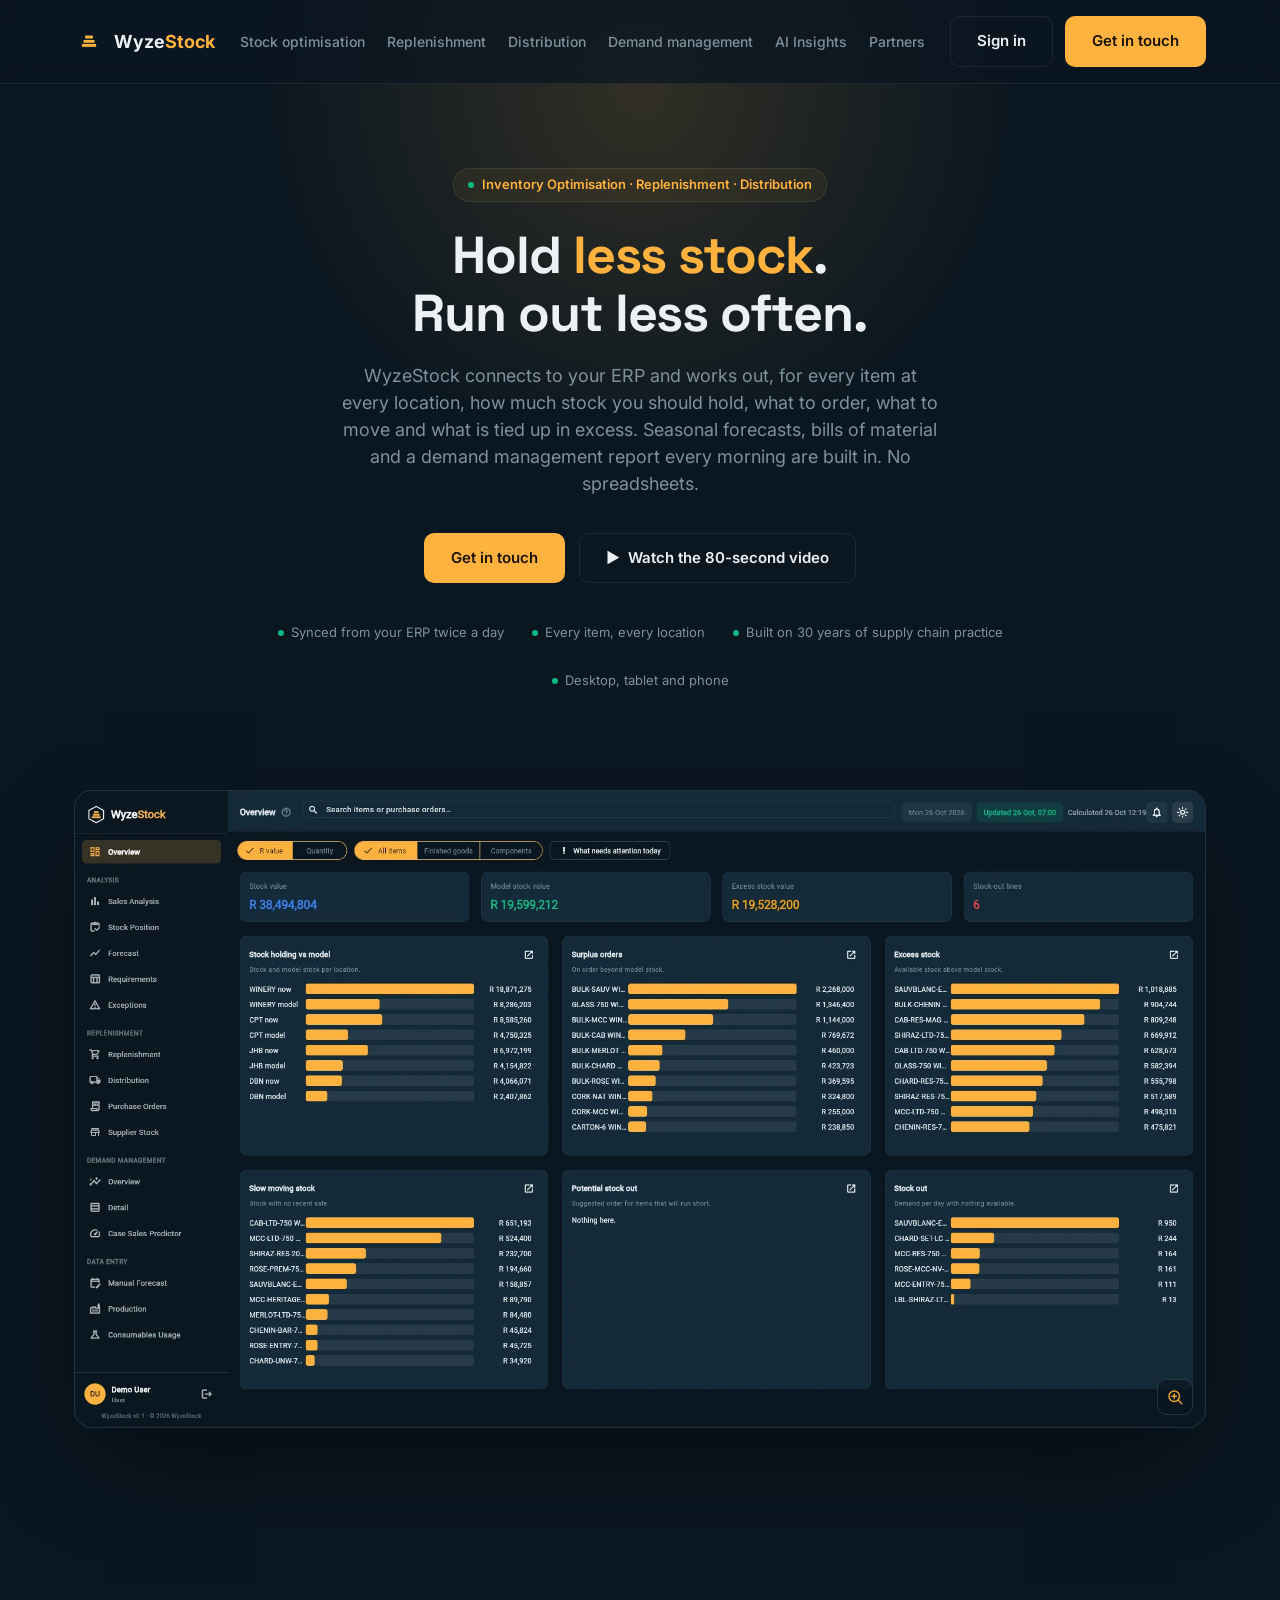
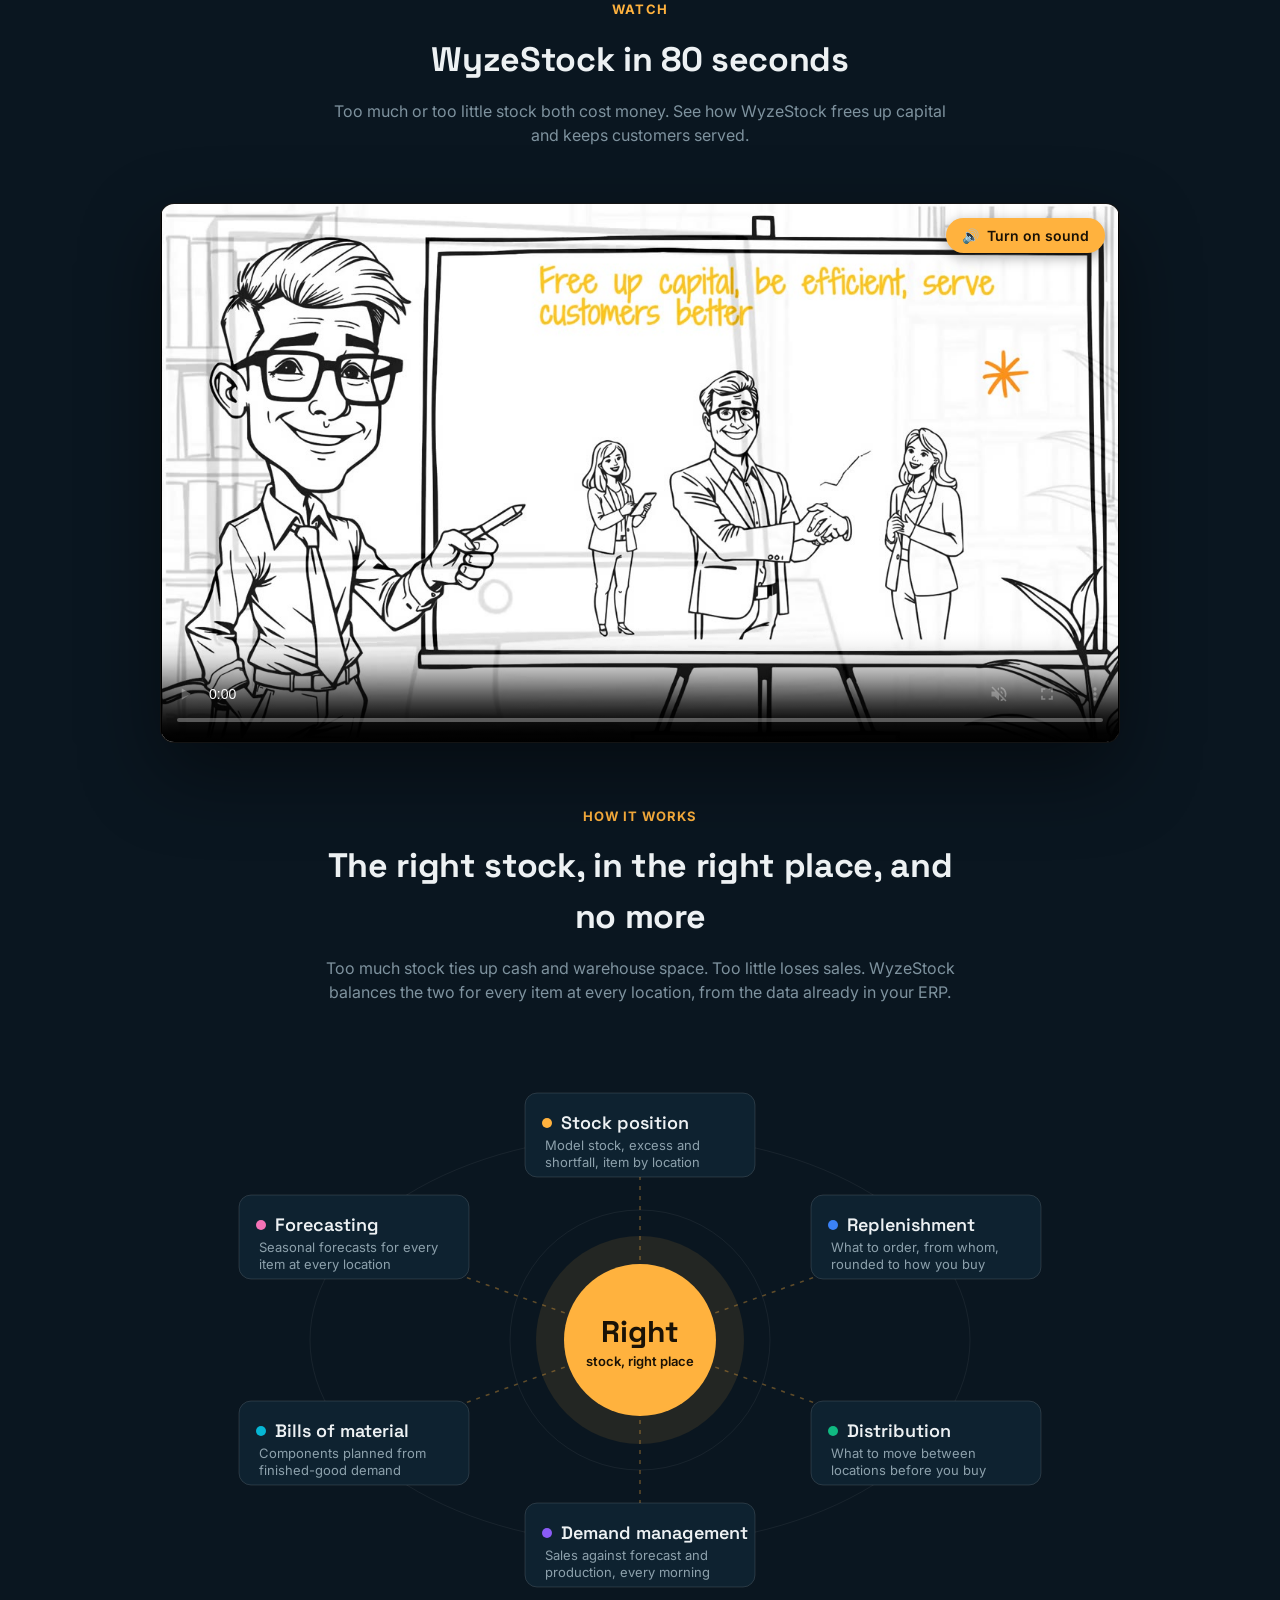
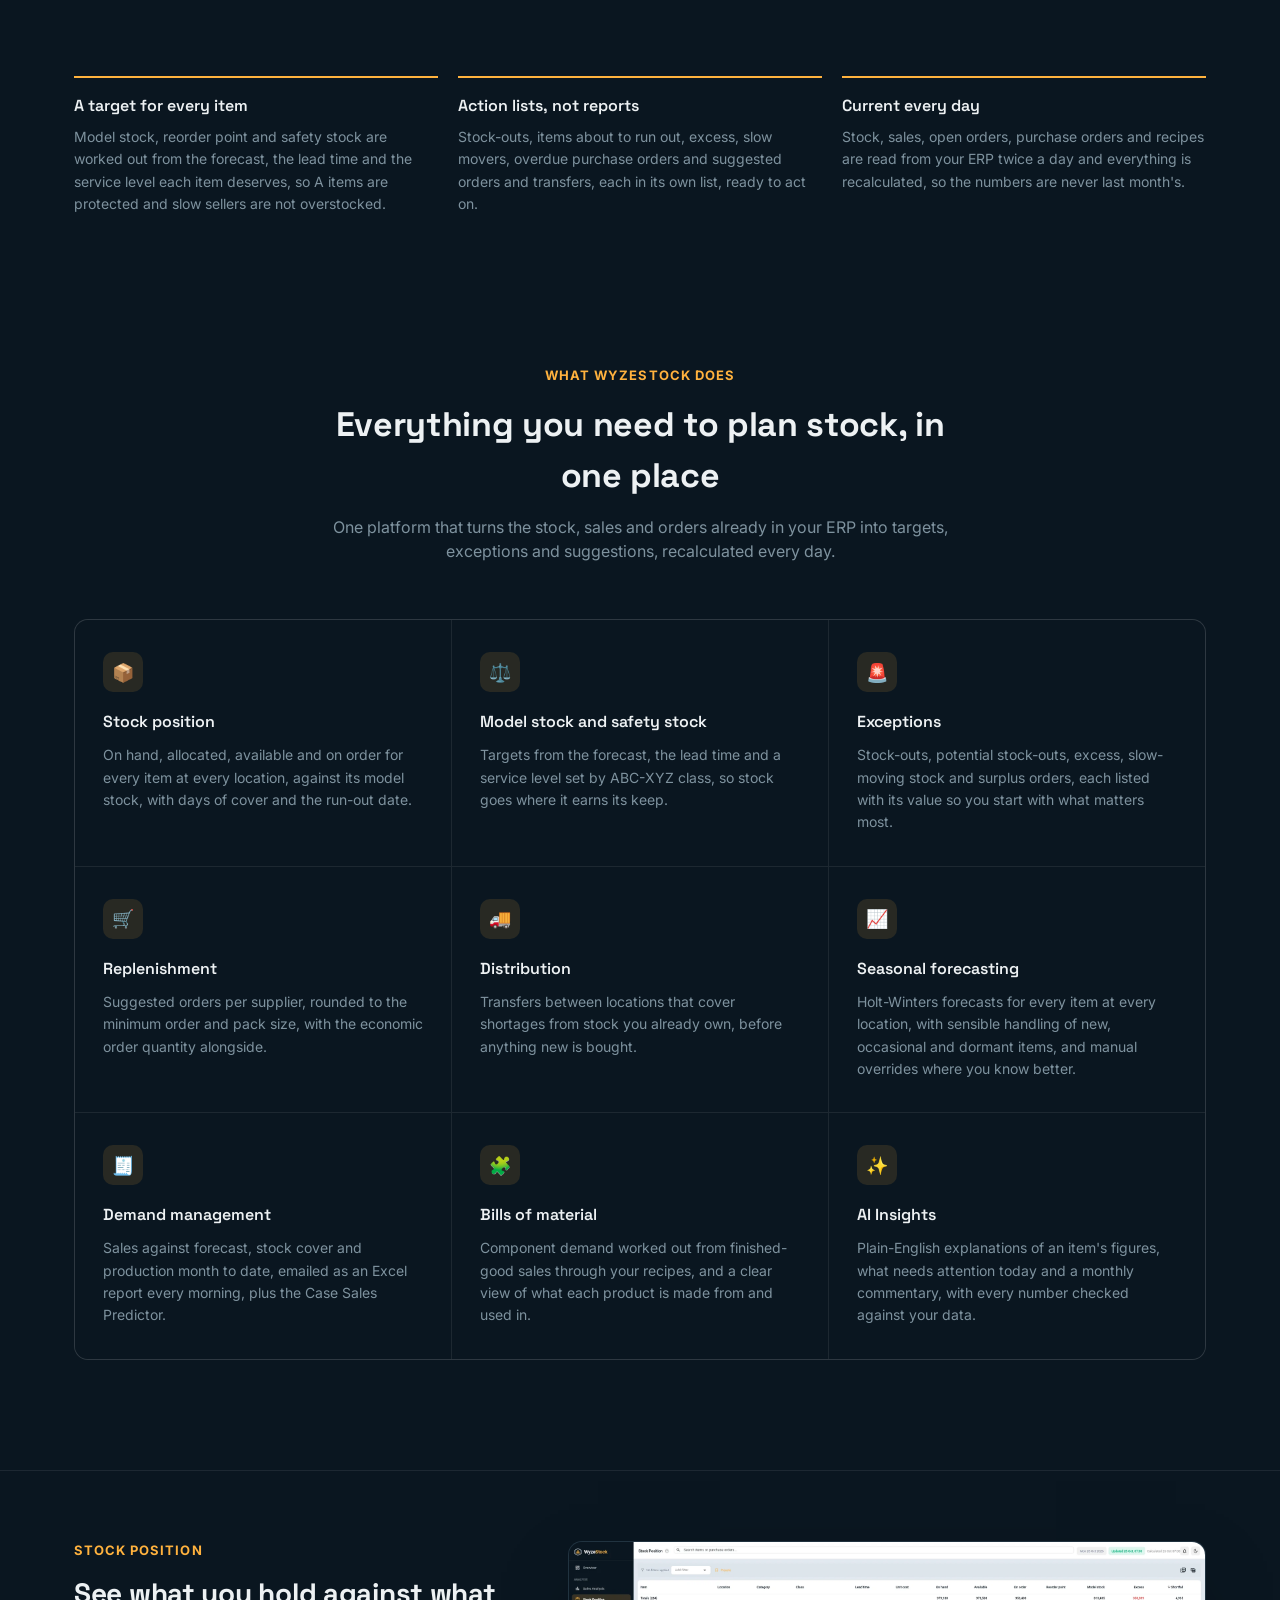
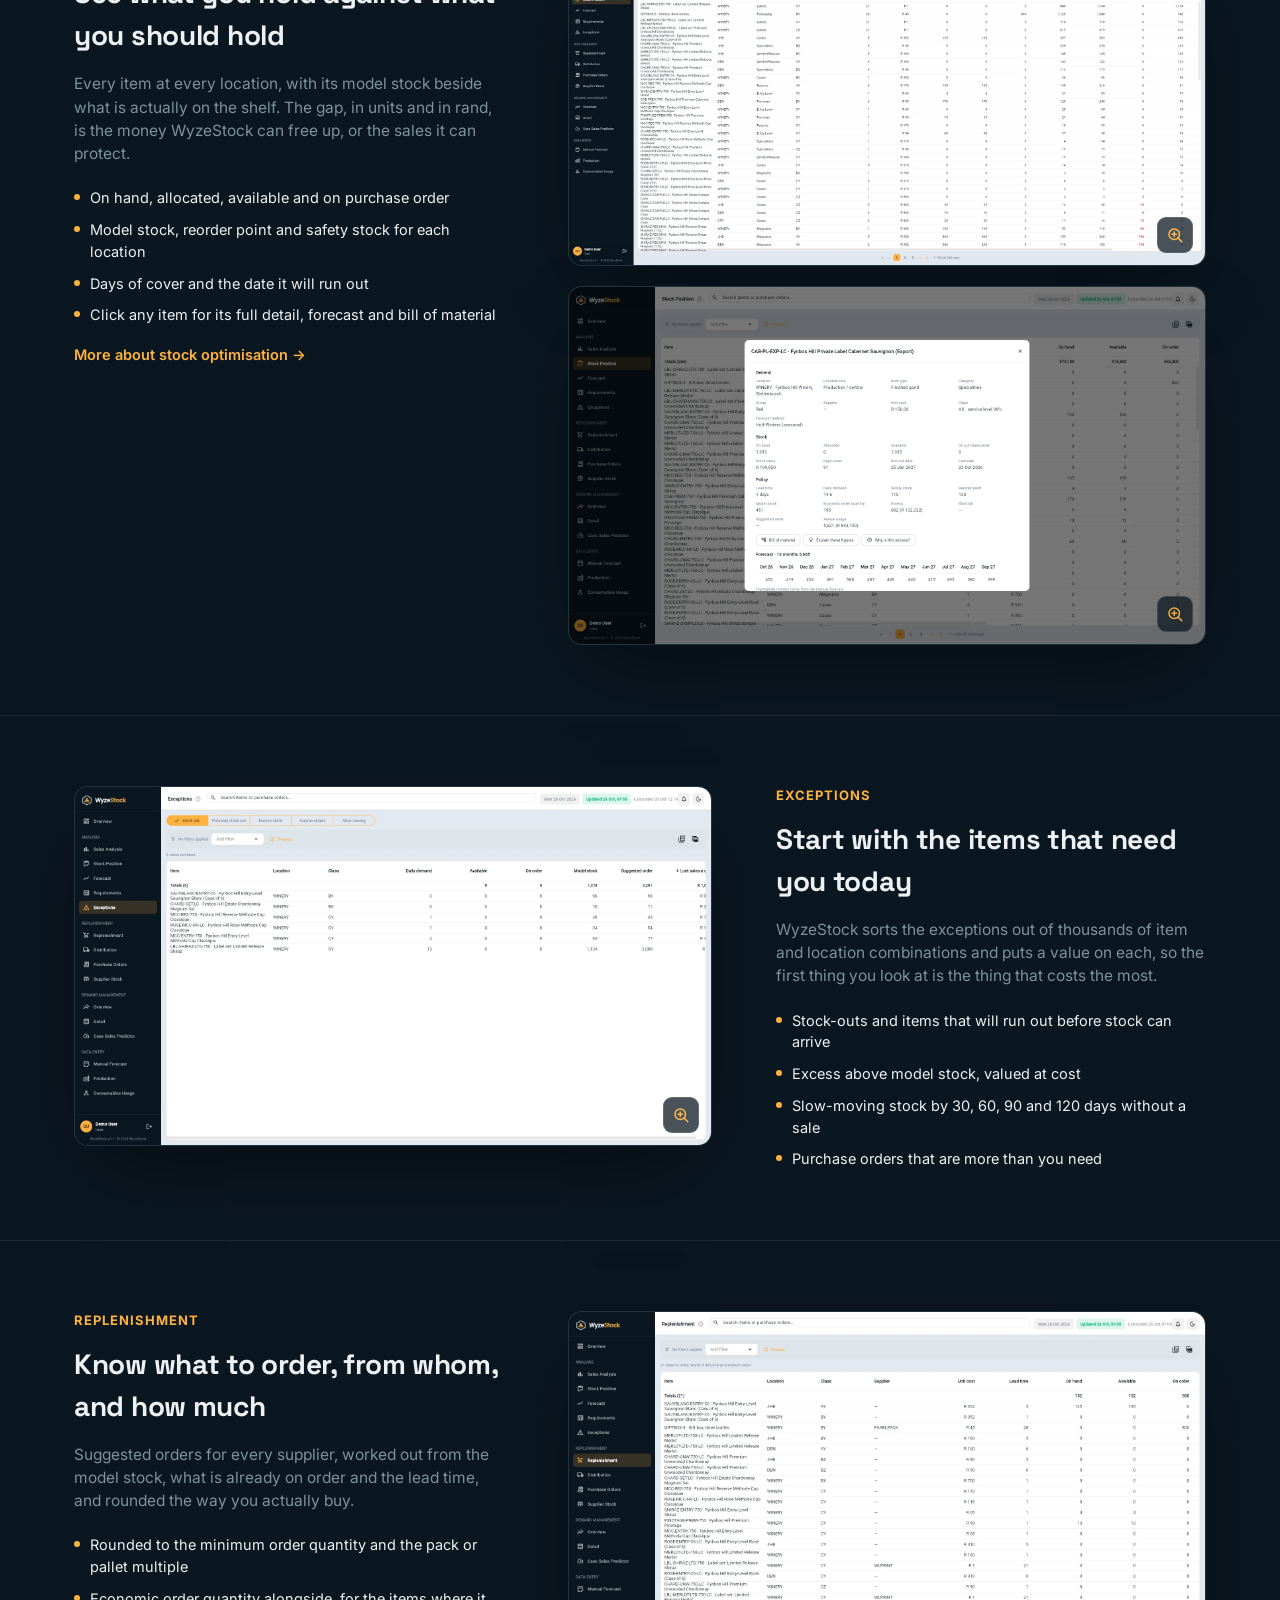
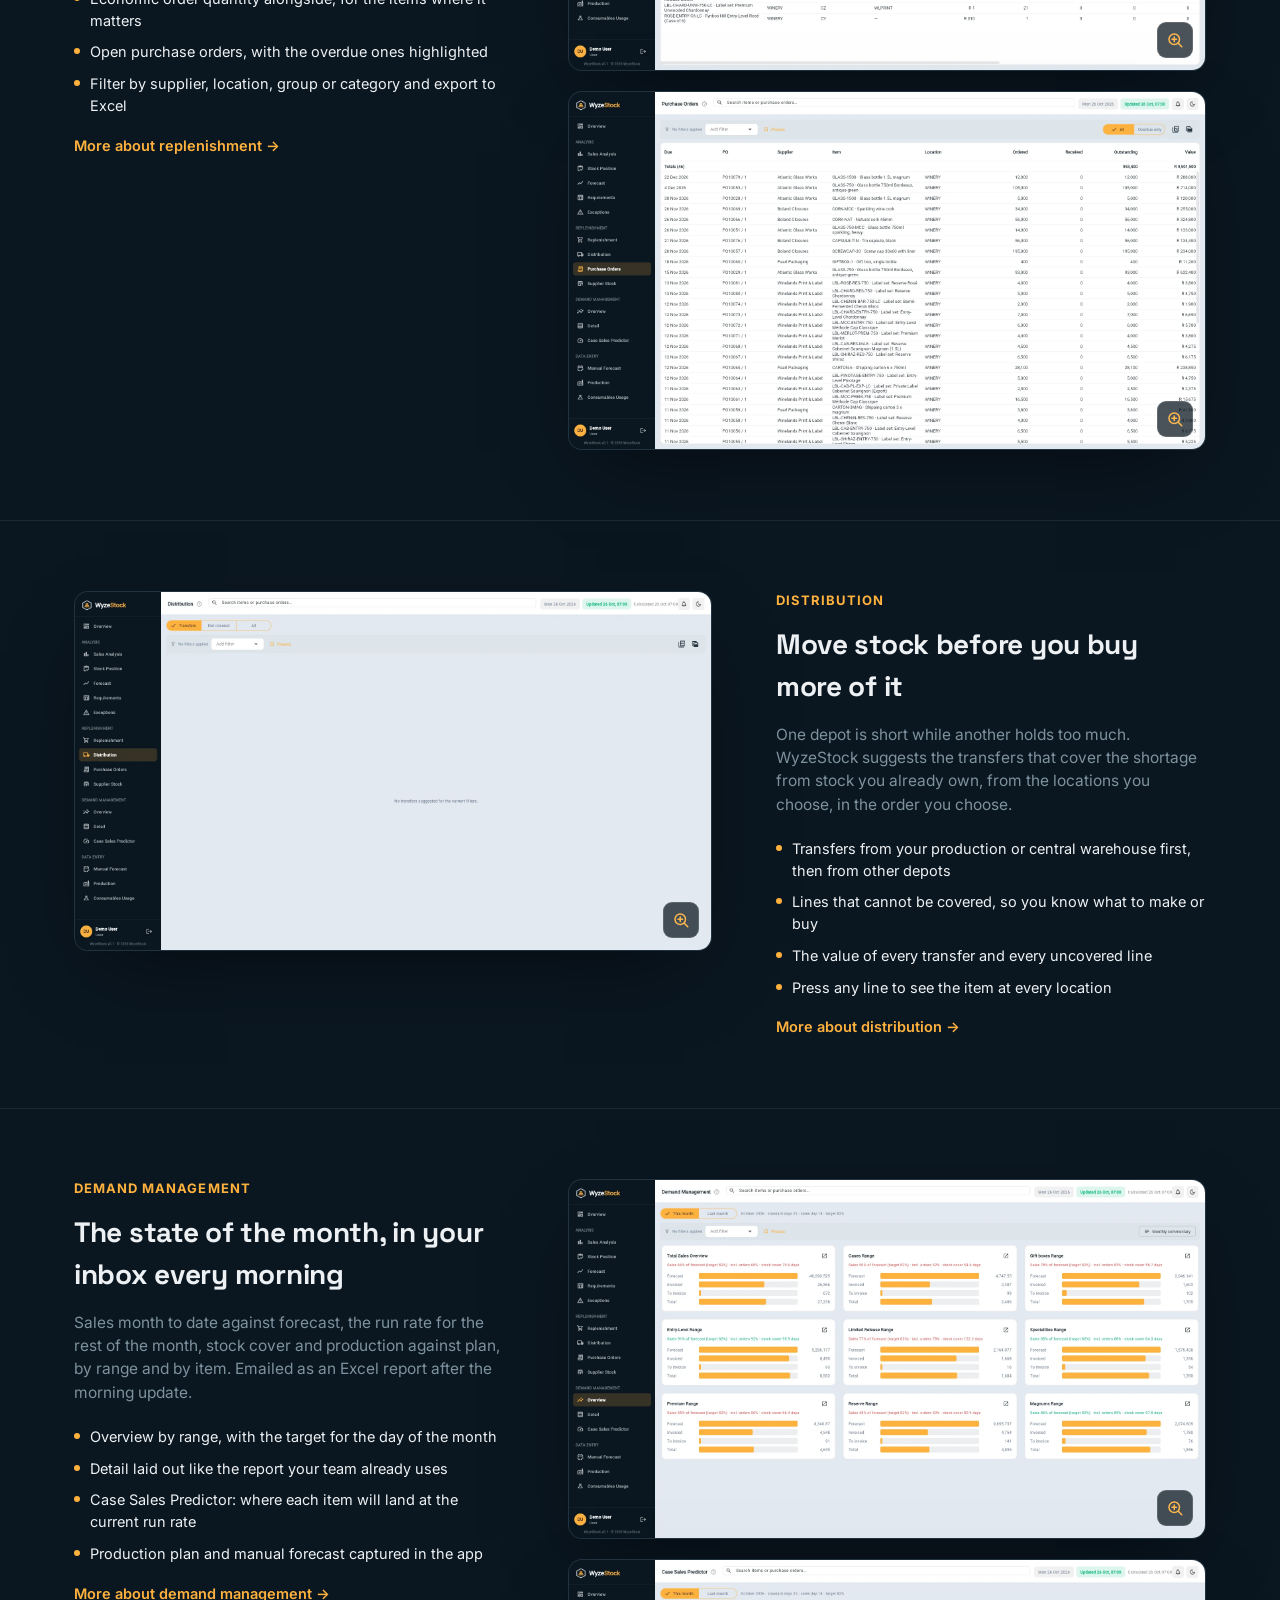
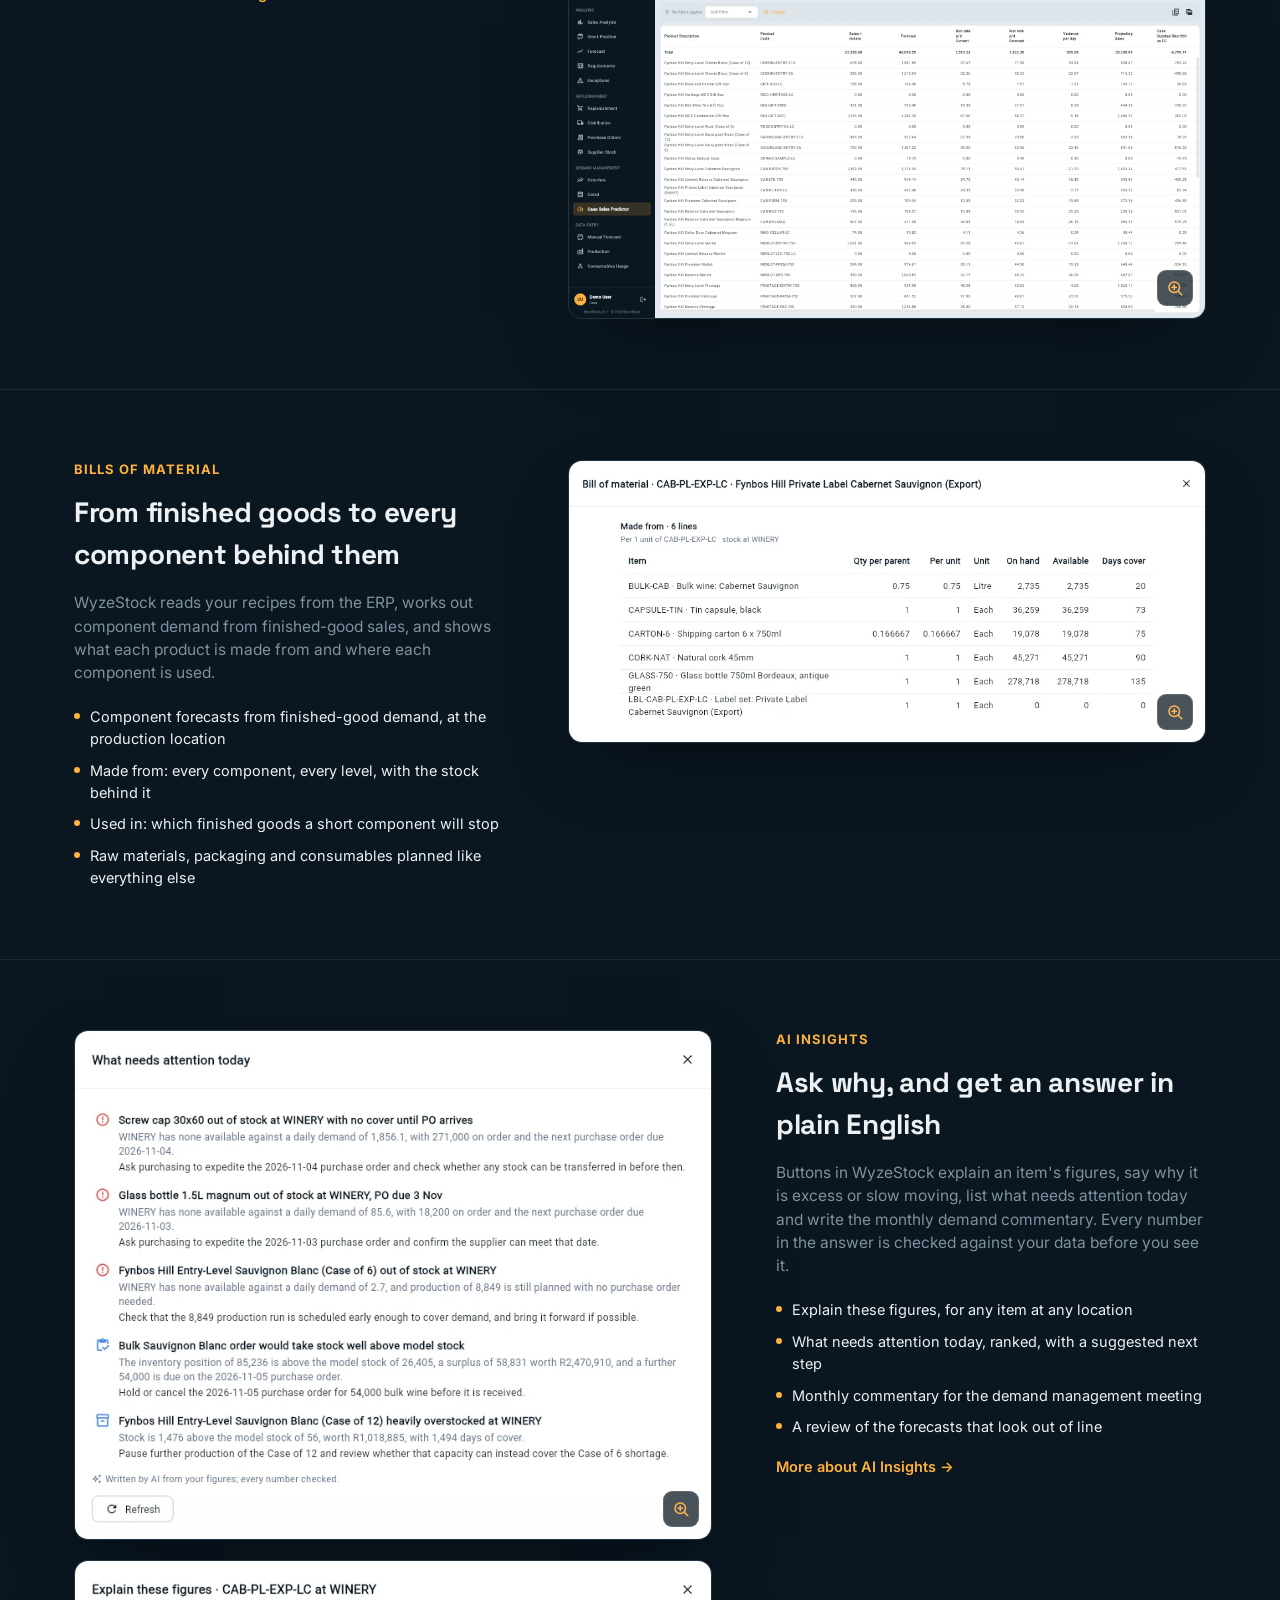
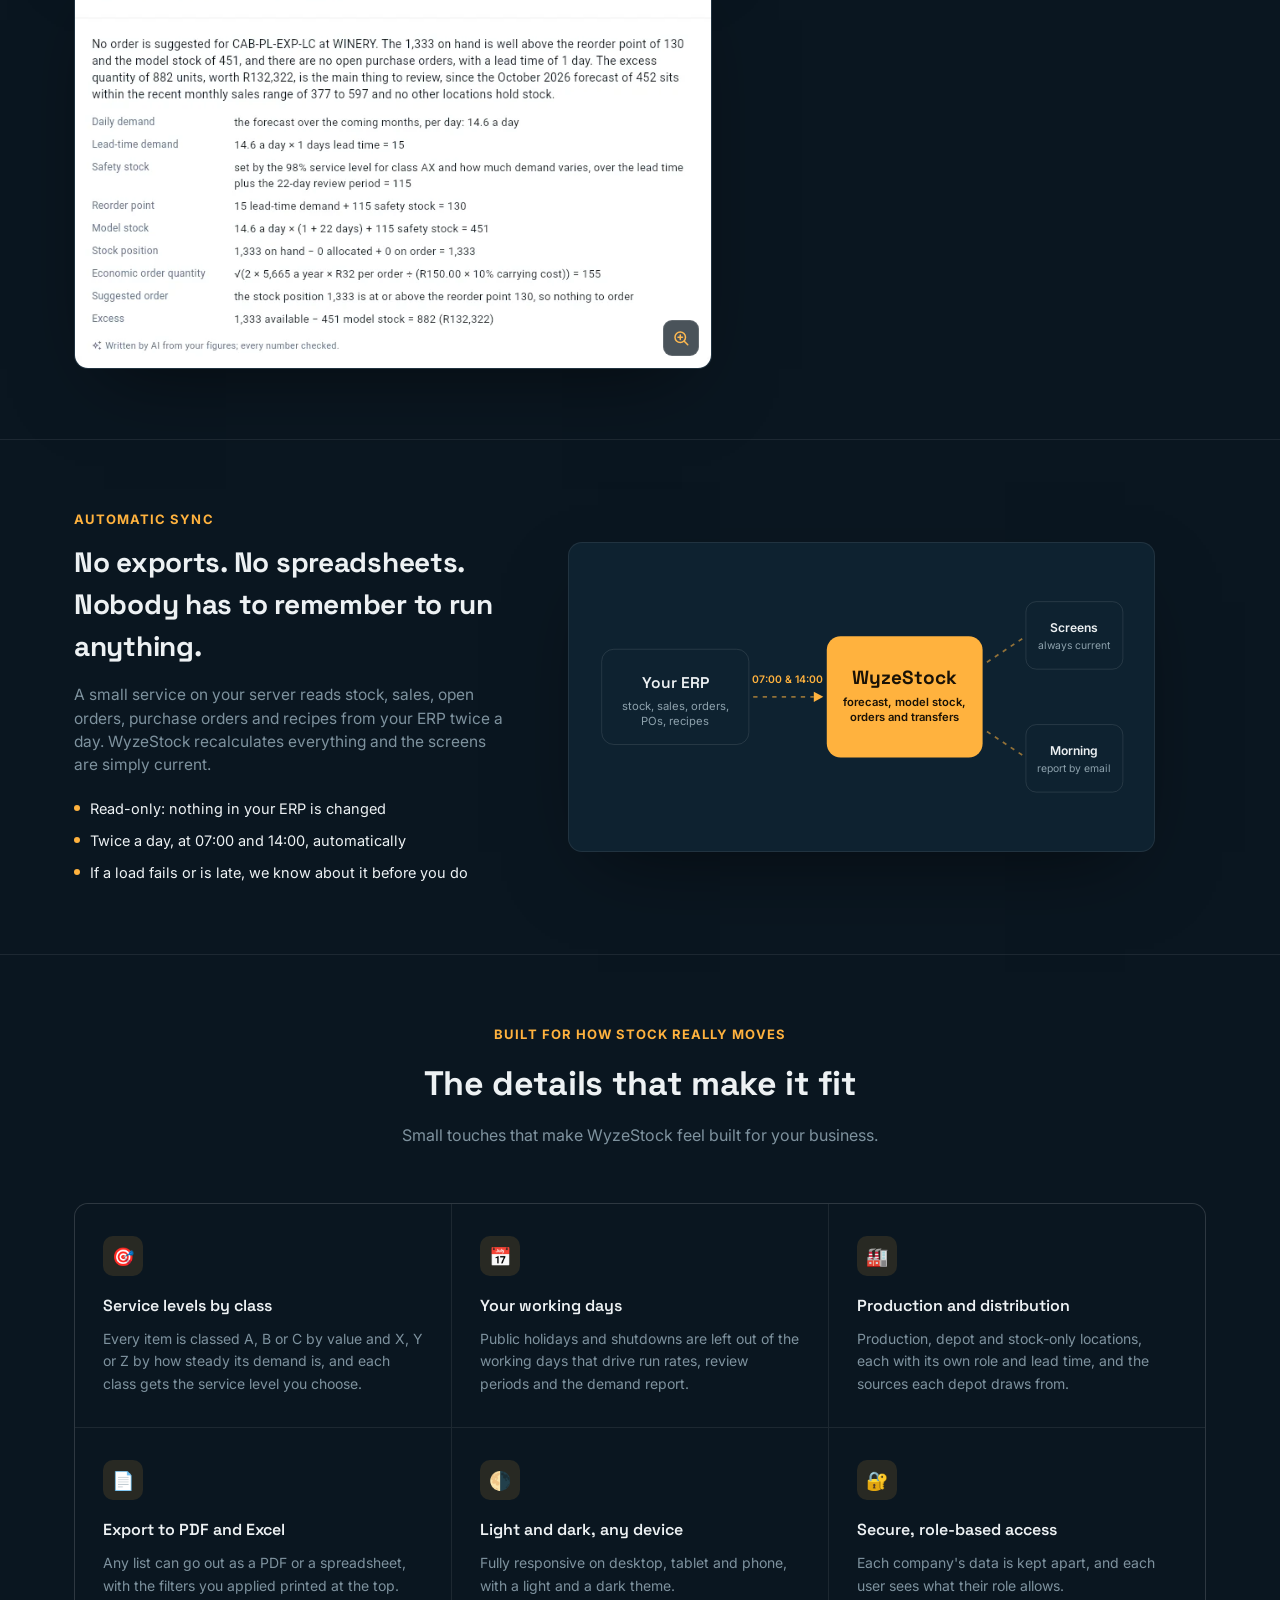
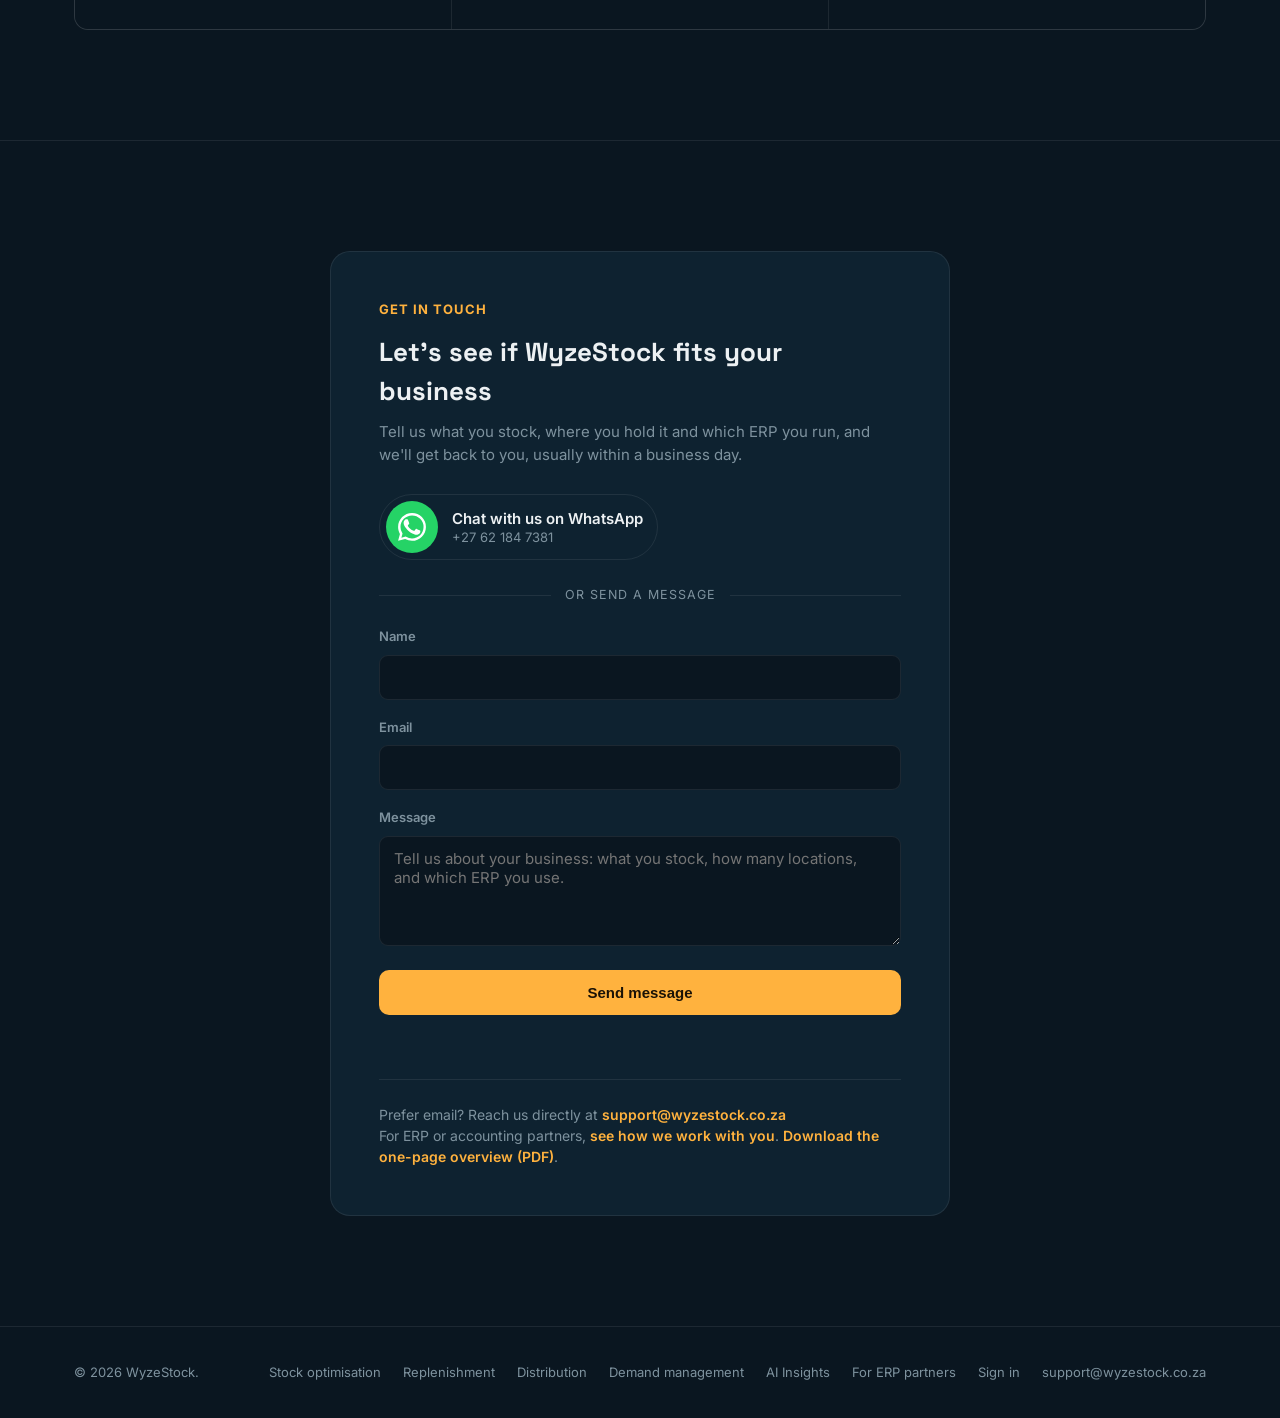
==== commit 311a5577: "Fresh Overview and Exceptions screenshots after the demo fix Co-Authored-By: Claude Opus 5.5 <norepl" ====
--- a/index.html
+++ b/index.html
@@ -22,7 +22,7 @@
 <meta property="og:title" content="WyzeStock: Inventory Optimisation, Replenishment &amp; Distribution">
 <meta property="og:description" content="Hold less stock and run out less often. Model stock, purchase and transfer suggestions and seasonal forecasts for every item at every location, from your ERP.">
 <meta property="og:url" content="https://wyzestock.co.za/">
-<meta property="og:image" content="https://wyzestock.co.za/images/og.png?v=618df98c">
+<meta property="og:image" content="https://wyzestock.co.za/images/og.png?v=aa6d2505">
 <meta property="og:image:width" content="1200">
 <meta property="og:image:height" content="630">
 
@@ -30,7 +30,7 @@
 <meta name="twitter:card" content="summary_large_image">
 <meta name="twitter:title" content="WyzeStock: Inventory Optimisation, Replenishment &amp; Distribution">
 <meta name="twitter:description" content="Hold less stock and run out less often. Model stock, purchase and transfer suggestions and seasonal forecasts for every item at every location, from your ERP.">
-<meta name="twitter:image" content="https://wyzestock.co.za/images/og.png?v=618df98c">
+<meta name="twitter:image" content="https://wyzestock.co.za/images/og.png?v=aa6d2505">
 
 <meta name="theme-color" content="#0A1620">
 
@@ -743,7 +743,7 @@
   <section class="product-shot">
     <div class="wrap">
       <div class="shot-frame">
-        <img src="/images/overview-dark.webp?v=0672dacb" alt="WyzeStock Overview in dark mode: stock value, excess, stock-outs and the items that need attention across the winery and three depots" loading="eager">
+        <img src="/images/overview-dark.webp?v=2fa60b2a" alt="WyzeStock Overview in dark mode: stock value, excess, stock-outs and the items that need attention across the winery and three depots" loading="eager">
       </div>
     </div>
   </section>
@@ -988,7 +988,7 @@
           </ul>
         </div>
         <div class="showcase-image">
-          <div class="showcase-frame"><img src="/images/exceptions.webp?v=810fc0b6" alt="WyzeStock Exceptions: stock-outs, potential stock-outs, excess and slow-moving items with their values" loading="lazy"></div>
+          <div class="showcase-frame"><img src="/images/exceptions.webp?v=bd55af46" alt="WyzeStock Exceptions: stock-outs, potential stock-outs, excess and slow-moving items with their values" loading="lazy"></div>
         </div>
       </div>
     </div>
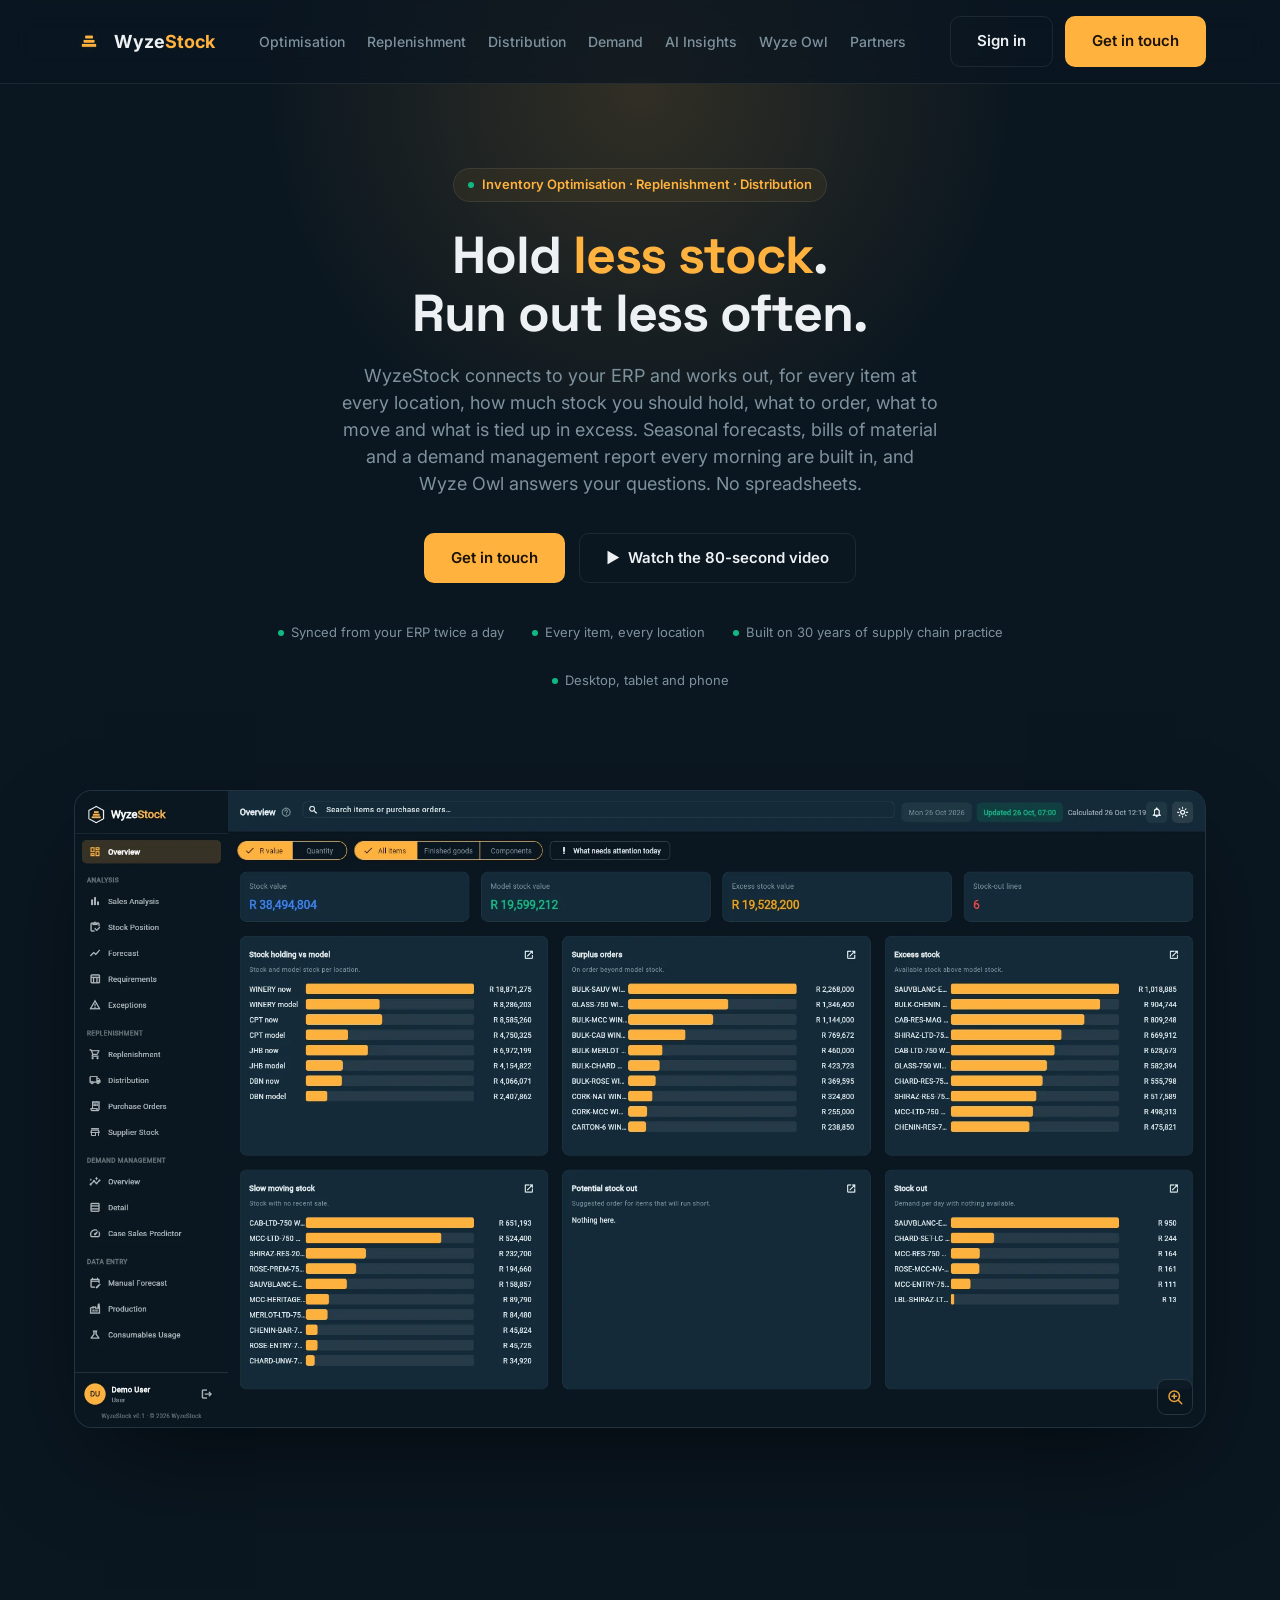
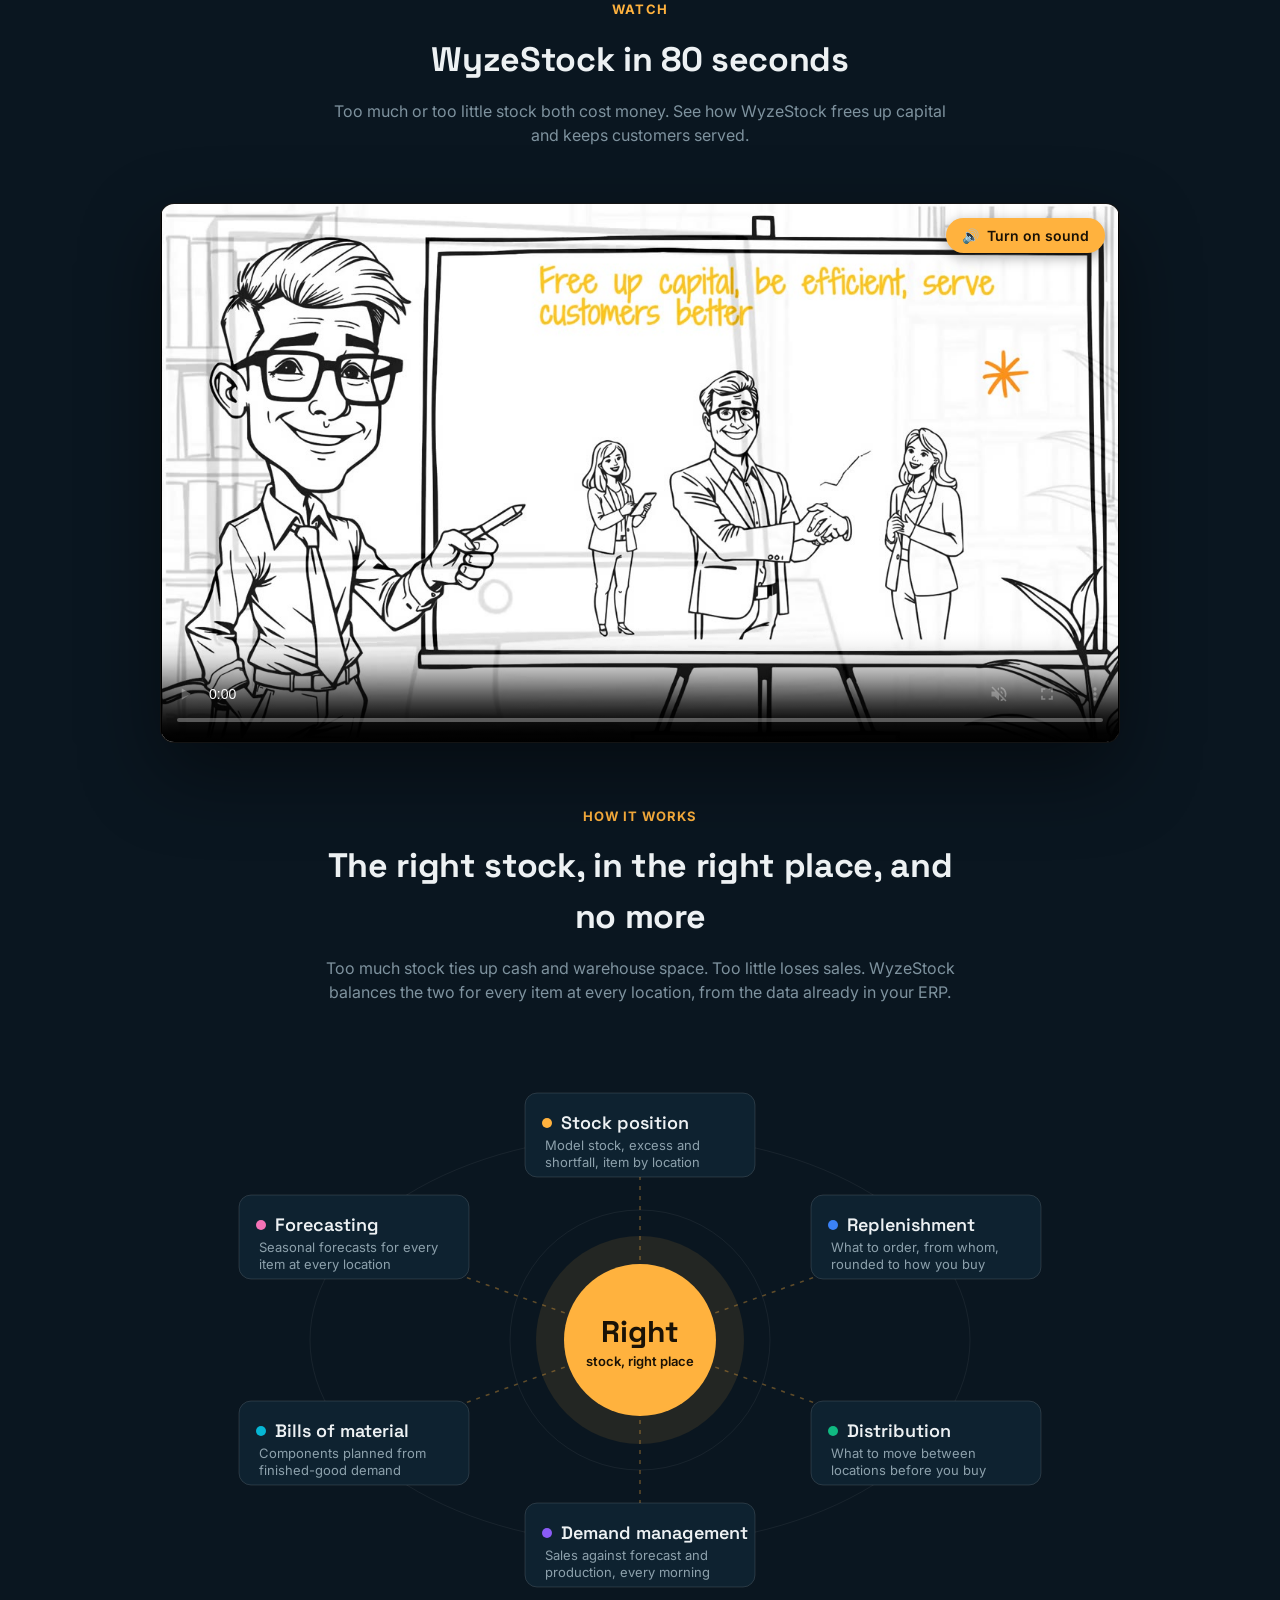
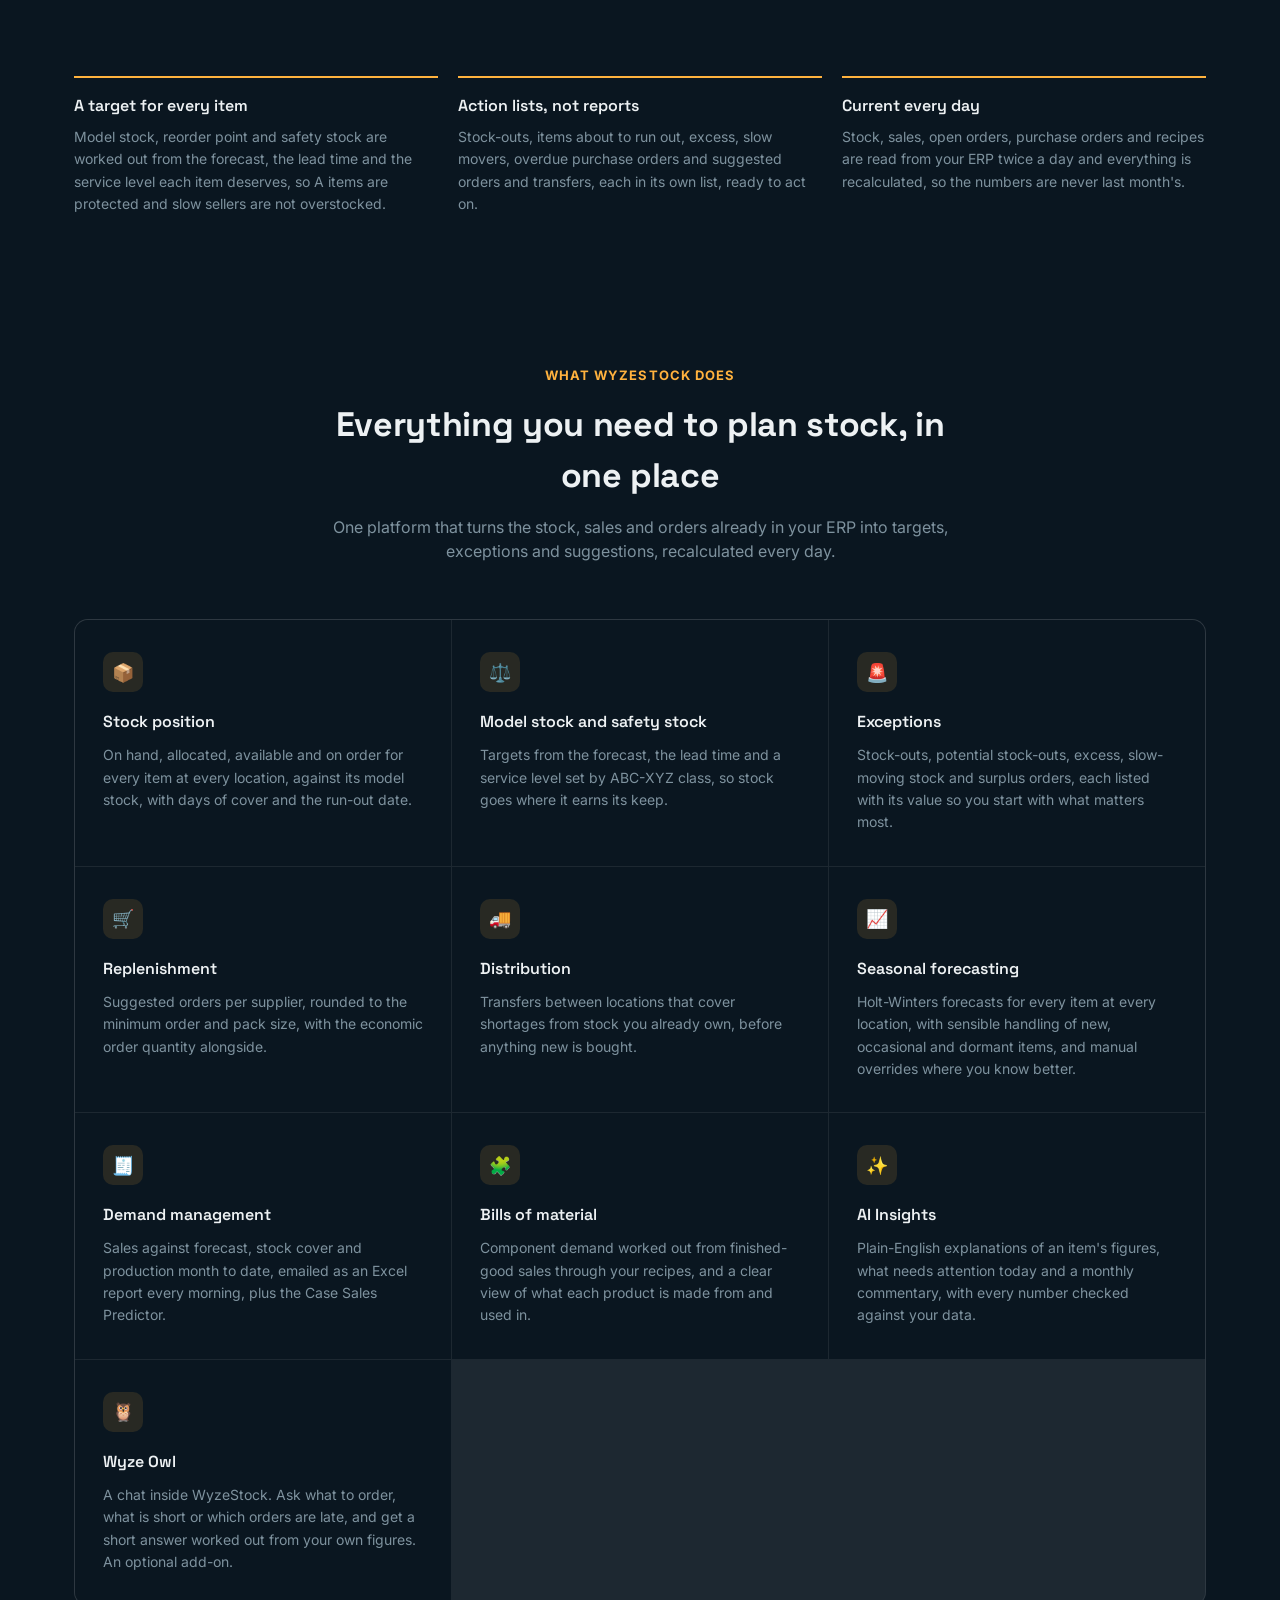
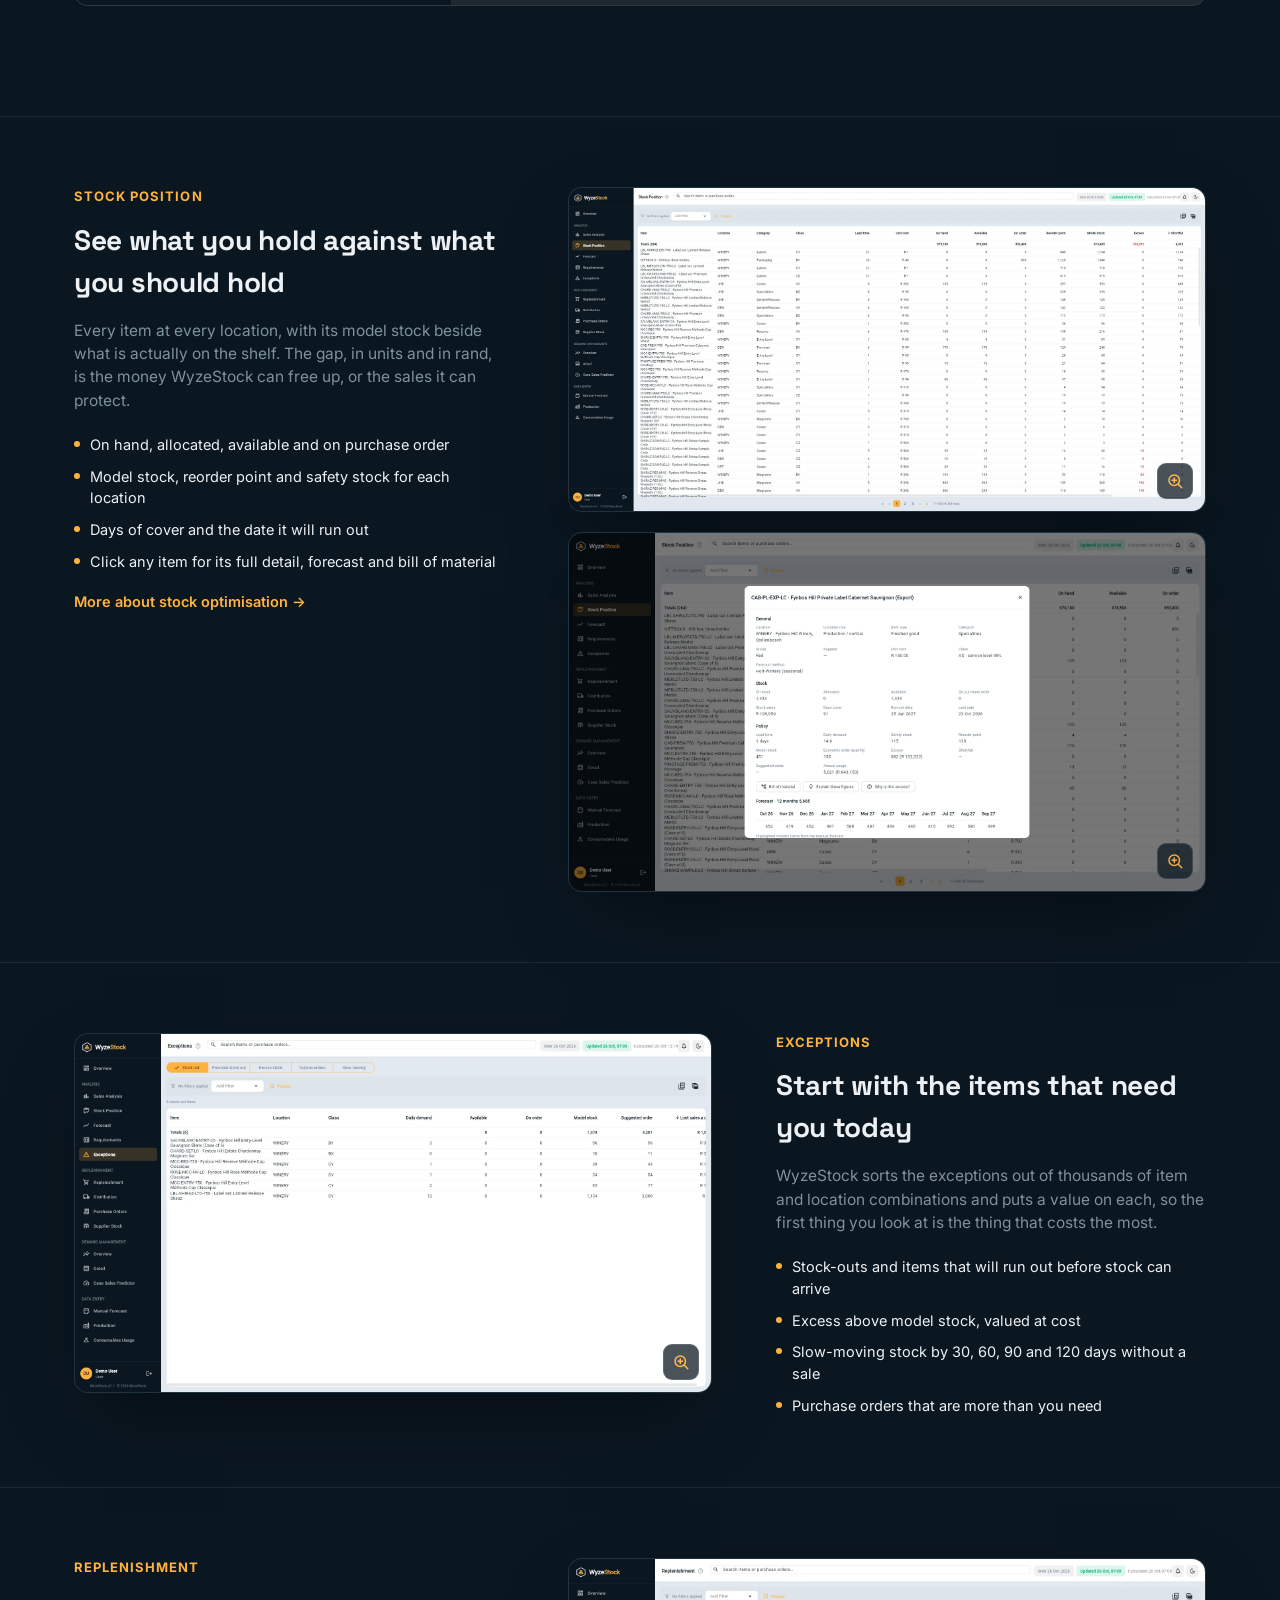
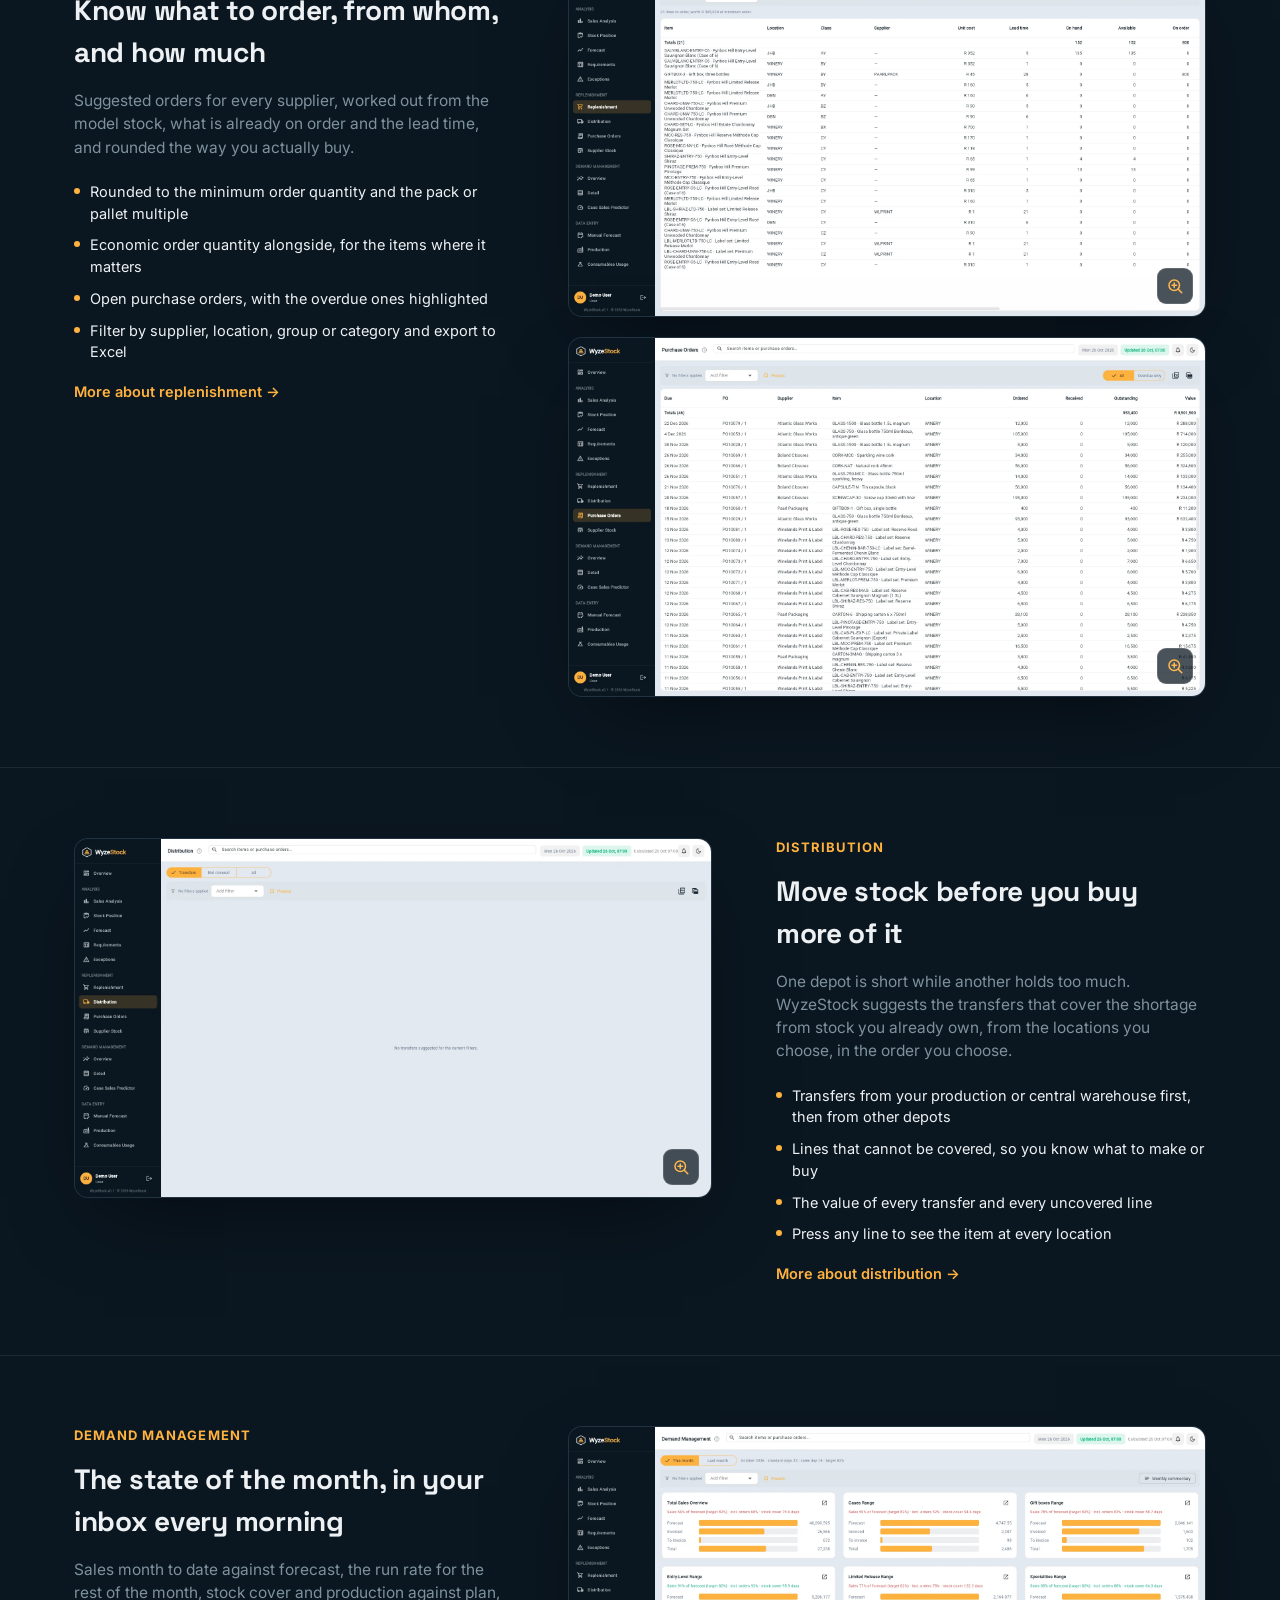
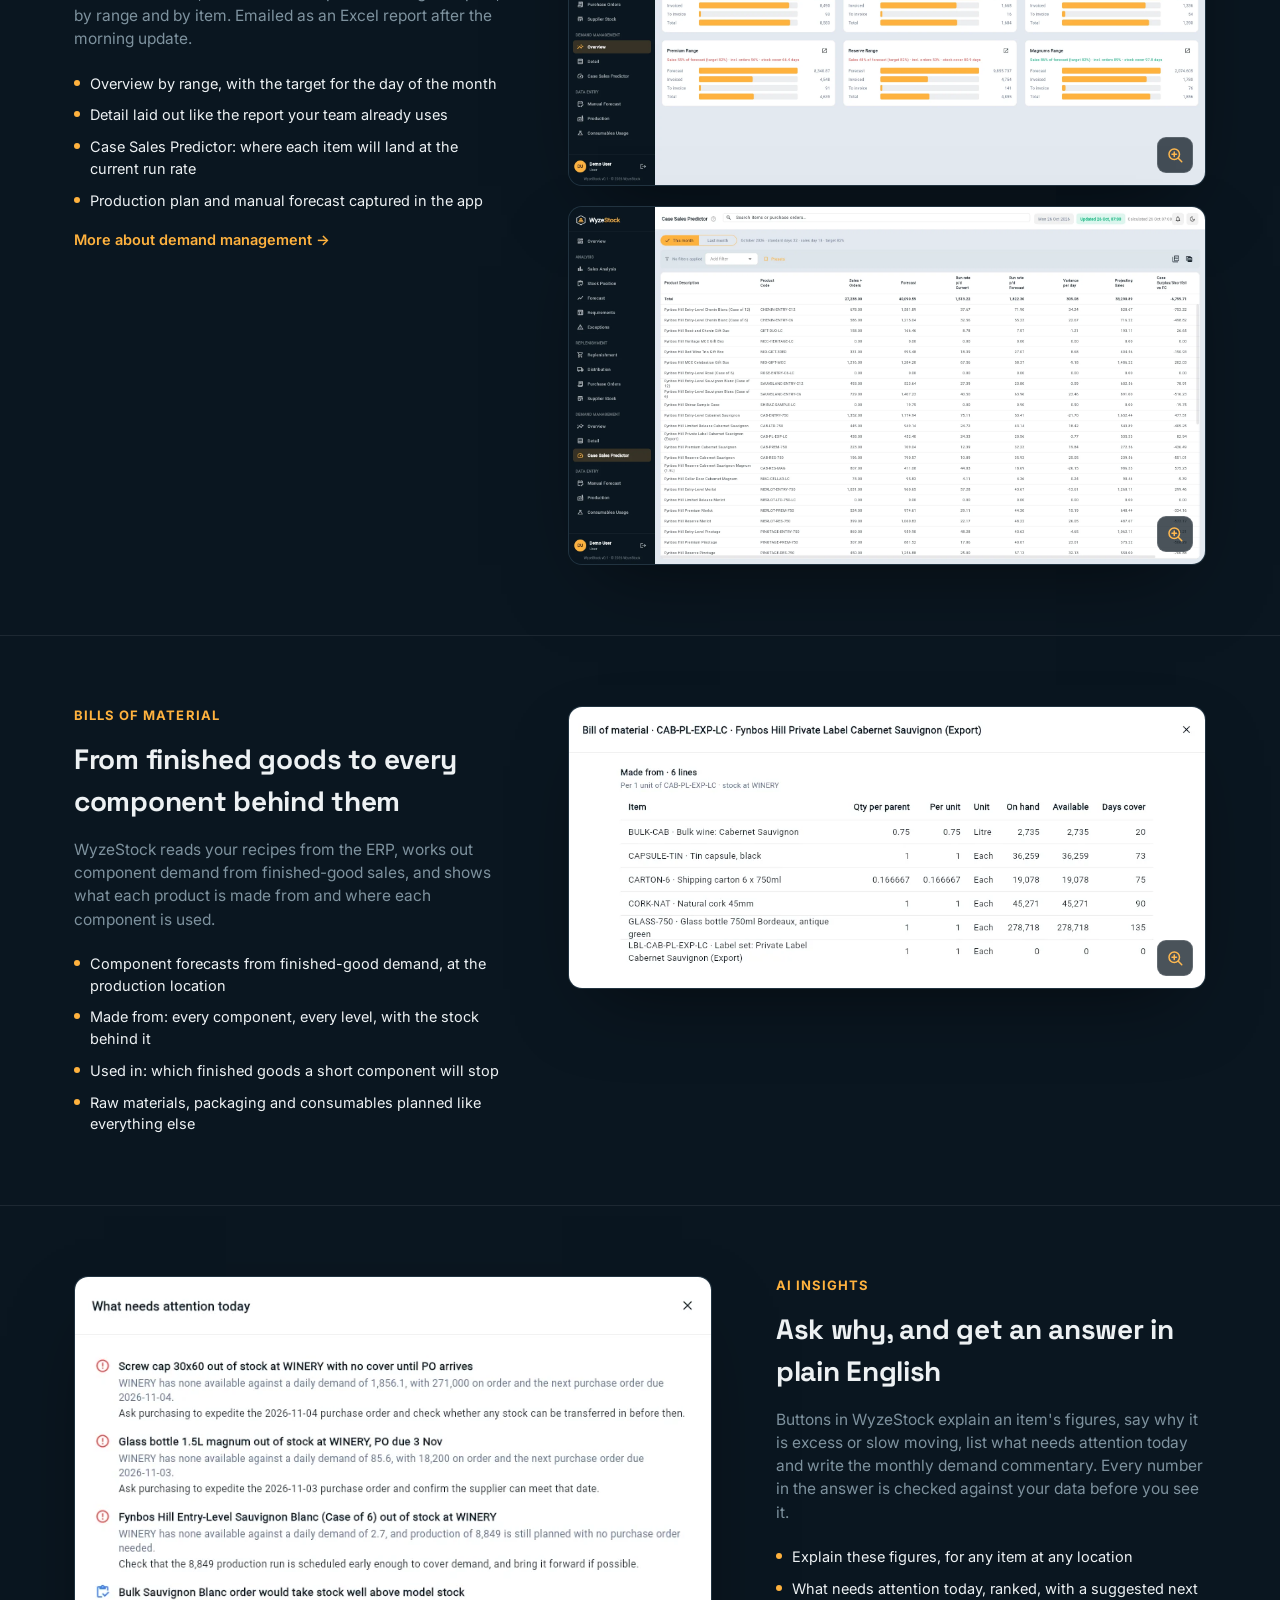
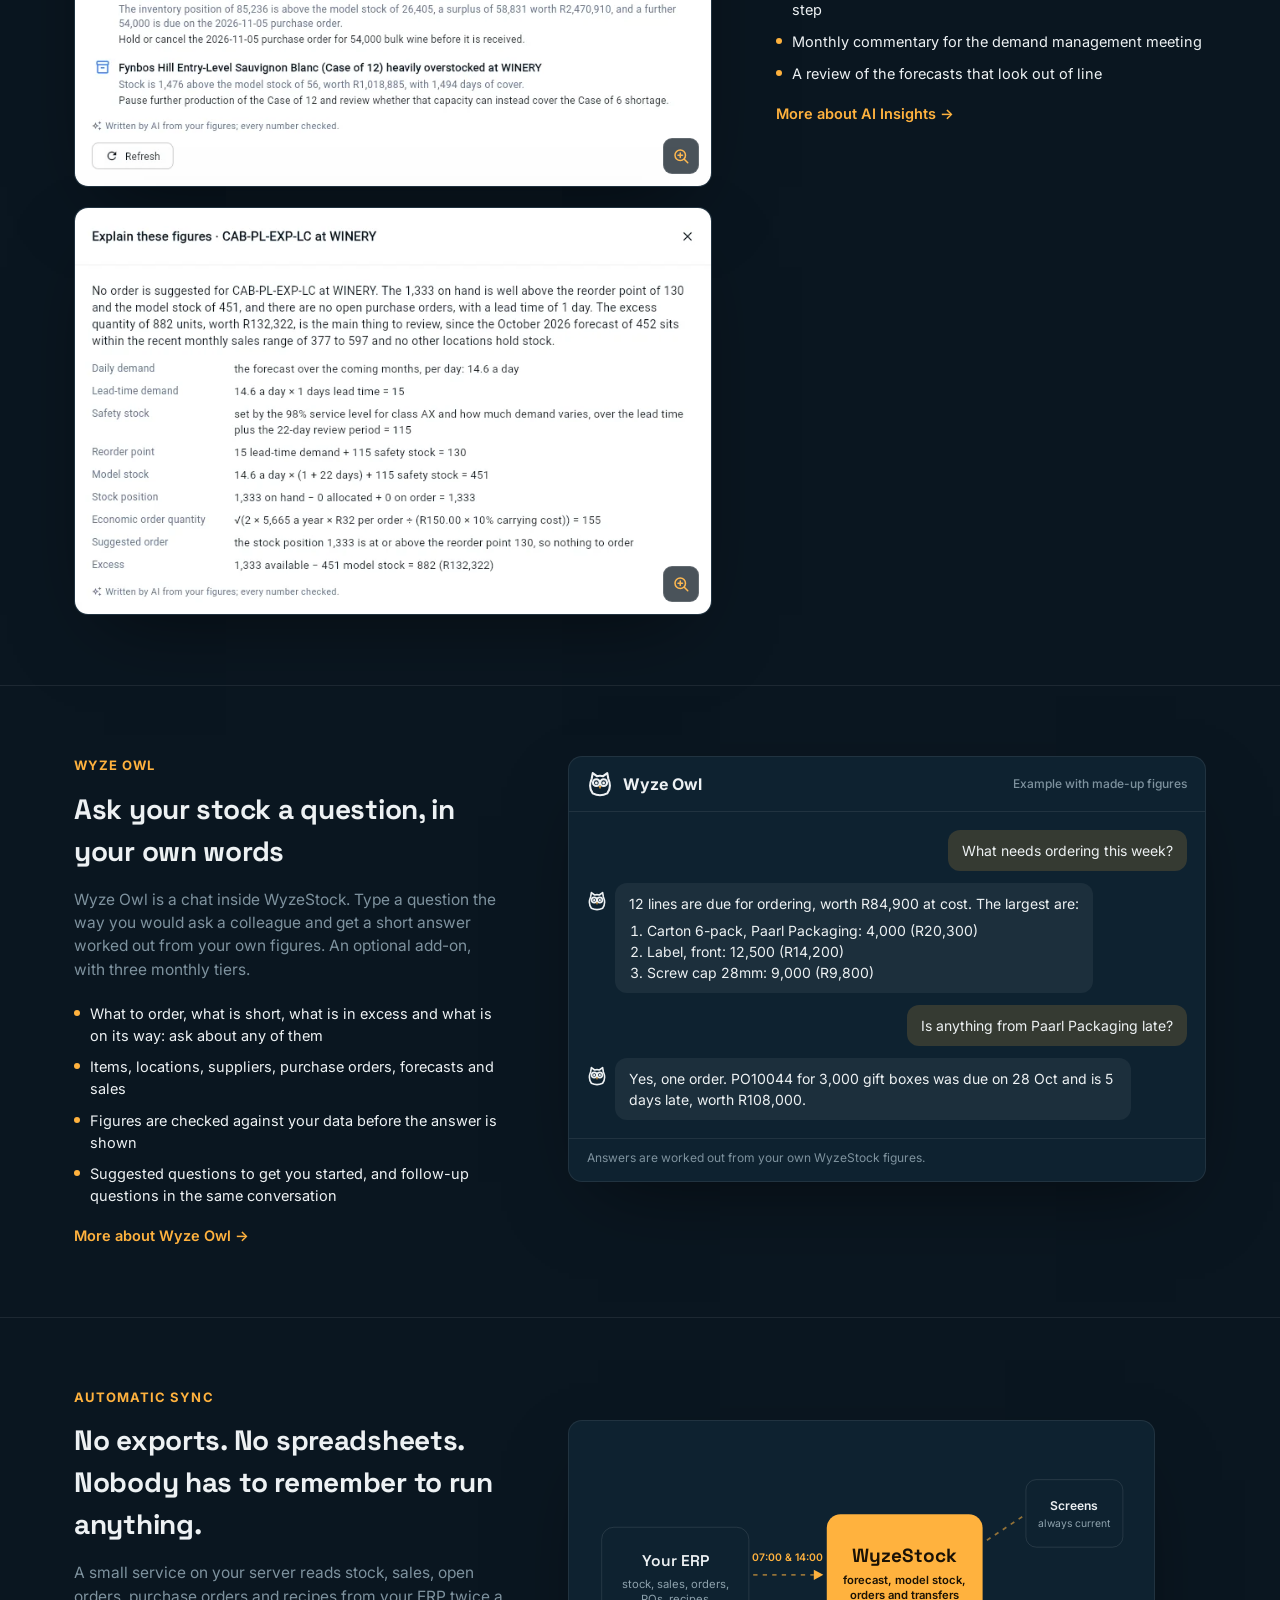
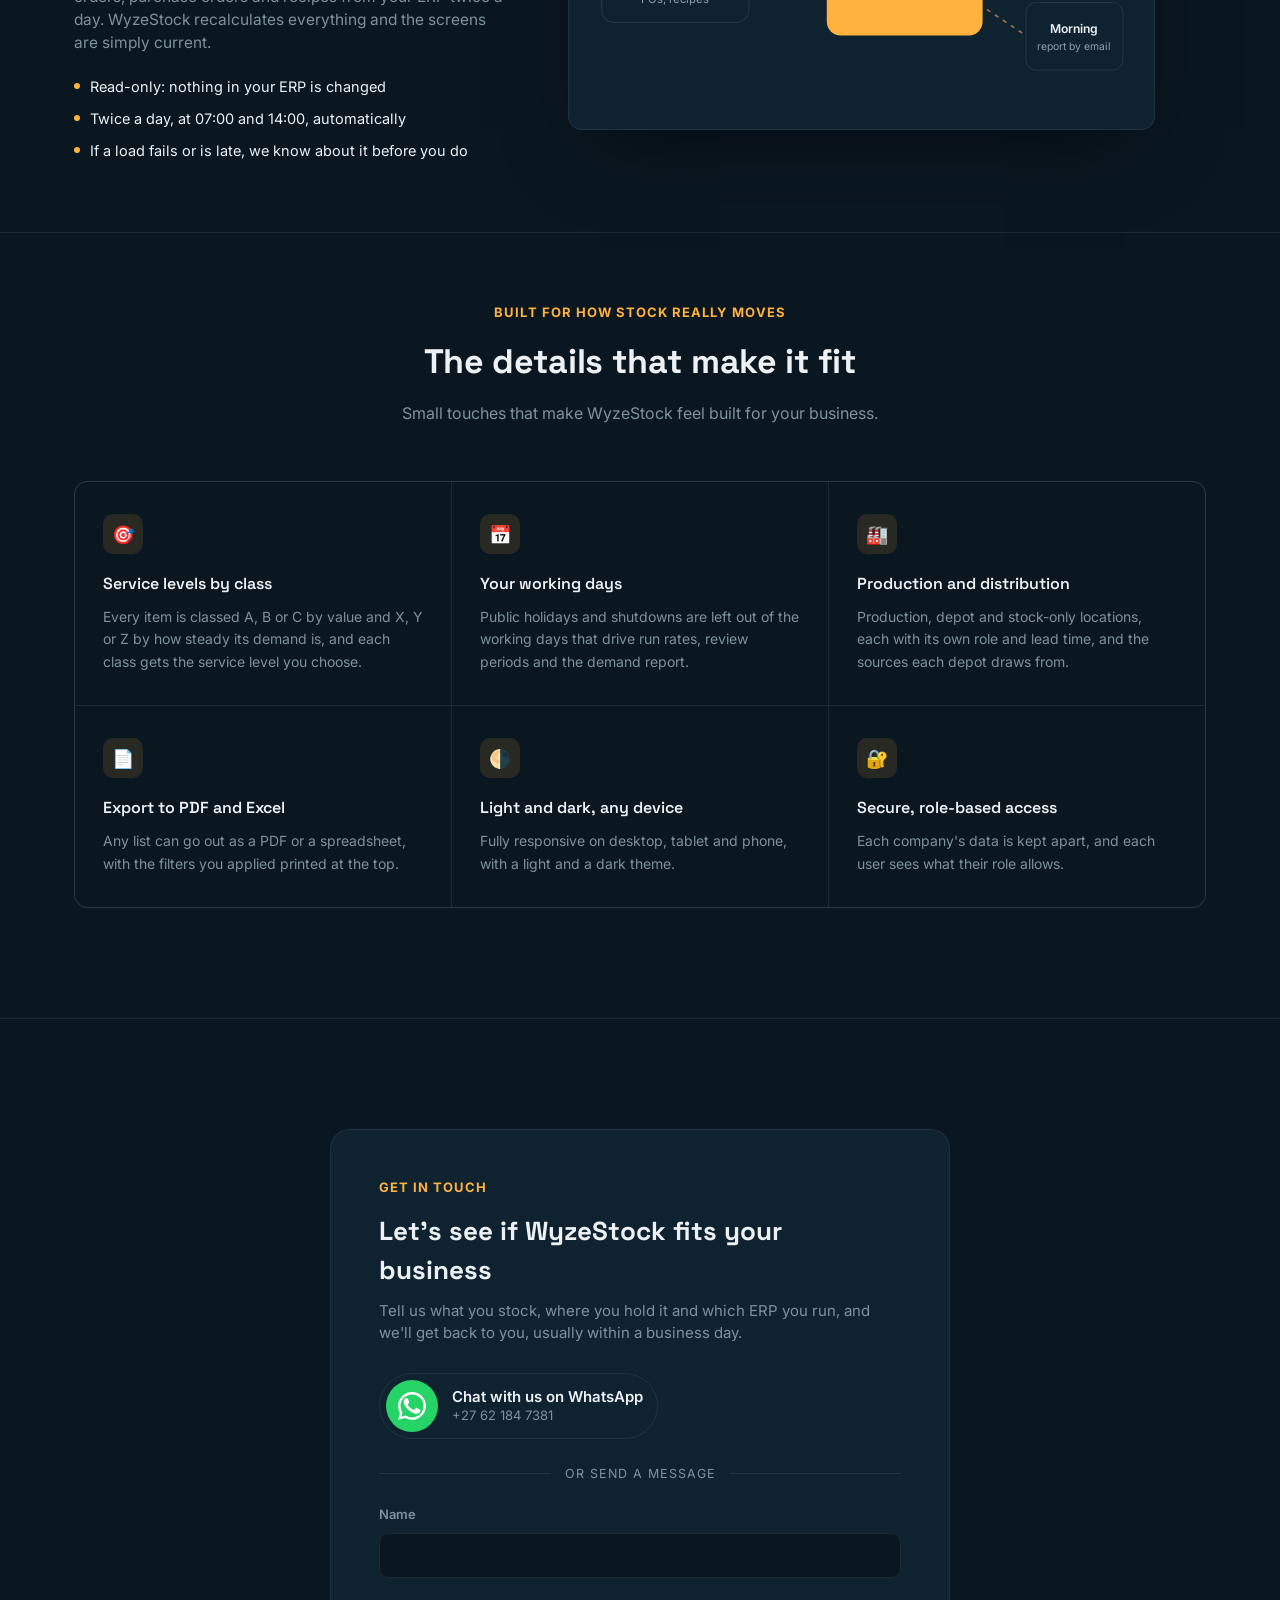
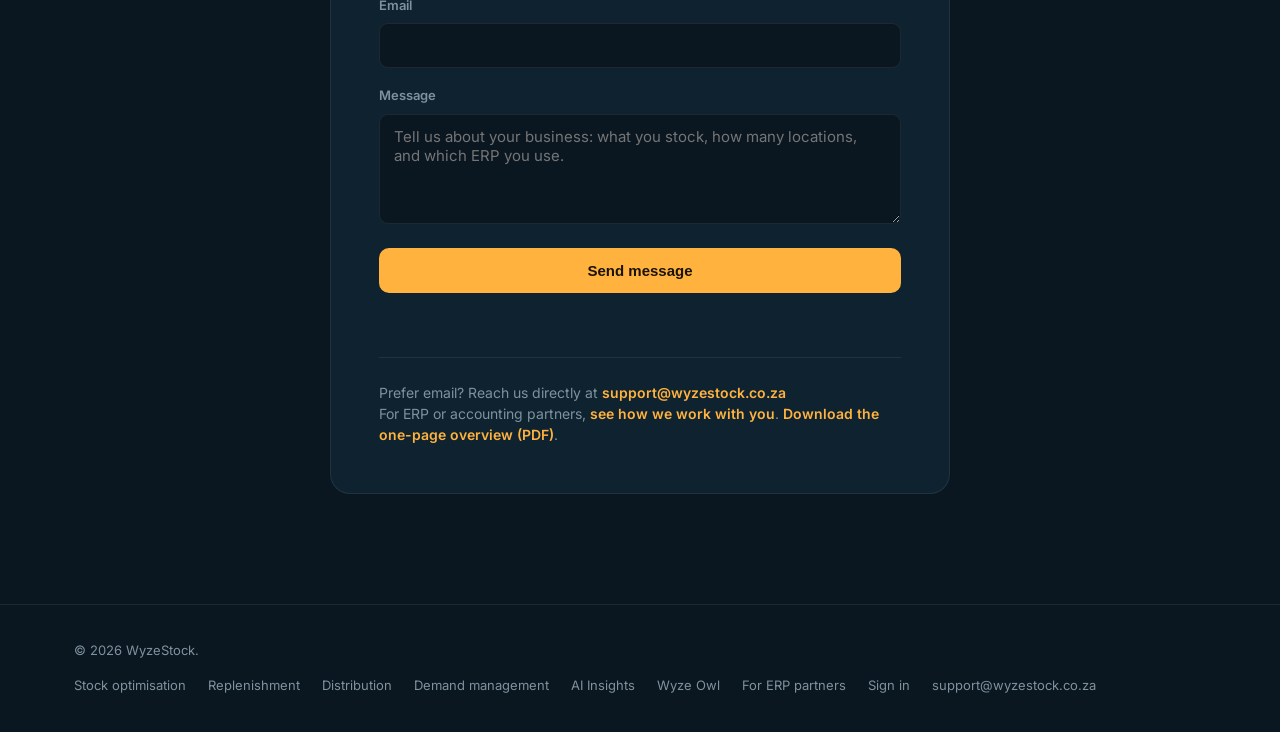
==== commit 98dcfda6: "Wyze Owl: home section, feature card, /wyze-owl/ page, one-pager; shorter menu labels Co-Authored-By" ====
--- a/index.html
+++ b/index.html
@@ -5,7 +5,7 @@
 <meta name="viewport" content="width=device-width, initial-scale=1.0">
 <title>WyzeStock: Inventory Optimisation, Replenishment &amp; Distribution</title>
 <meta name="description" content="Hold less stock and run out less often. Model stock, purchase and transfer suggestions and seasonal forecasts for every item at every location, from your ERP.">
-<link rel="canonical" href="https://wyzestock.co.za/">
+<link rel="canonical" href="https://wyzestock.com/">
 
 <!-- Favicon -->
 <link rel="icon" type="image/png" href="/favicon.png">
@@ -21,8 +21,8 @@
 <meta property="og:site_name" content="WyzeStock">
 <meta property="og:title" content="WyzeStock: Inventory Optimisation, Replenishment &amp; Distribution">
 <meta property="og:description" content="Hold less stock and run out less often. Model stock, purchase and transfer suggestions and seasonal forecasts for every item at every location, from your ERP.">
-<meta property="og:url" content="https://wyzestock.co.za/">
-<meta property="og:image" content="https://wyzestock.co.za/images/og.png?v=aa6d2505">
+<meta property="og:url" content="https://wyzestock.com/">
+<meta property="og:image" content="https://wyzestock.com/images/og.png?v=aa6d2505">
 <meta property="og:image:width" content="1200">
 <meta property="og:image:height" content="630">
 
@@ -30,7 +30,7 @@
 <meta name="twitter:card" content="summary_large_image">
 <meta name="twitter:title" content="WyzeStock: Inventory Optimisation, Replenishment &amp; Distribution">
 <meta name="twitter:description" content="Hold less stock and run out less often. Model stock, purchase and transfer suggestions and seasonal forecasts for every item at every location, from your ERP.">
-<meta name="twitter:image" content="https://wyzestock.co.za/images/og.png?v=aa6d2505">
+<meta name="twitter:image" content="https://wyzestock.com/images/og.png?v=aa6d2505">
 
 <meta name="theme-color" content="#0A1620">
 
@@ -56,22 +56,22 @@
         "Automatic ERP sync twice a day",
         "PDF and Excel export"
       ],
-      "url": "https://wyzestock.co.za",
+      "url": "https://wyzestock.com",
       "publisher": {
         "@type": "Organization",
         "name": "WyzeStock",
-        "url": "https://wyzestock.co.za"
+        "url": "https://wyzestock.com"
       }
     },
     {
       "@type": "VideoObject",
       "name": "WyzeStock in 80 seconds",
       "description": "Too much or too little stock both cost money. How WyzeStock frees up capital and keeps customers served.",
-      "thumbnailUrl": "https://wyzestock.co.za/images/video-poster.jpg",
-      "contentUrl": "https://wyzestock.co.za/videos/wyzestock-intro.mp4",
+      "thumbnailUrl": "https://wyzestock.com/images/video-poster.jpg",
+      "contentUrl": "https://wyzestock.com/videos/wyzestock-intro.mp4",
       "uploadDate": "2026-10-21",
       "duration": "PT1M20S",
-      "embedUrl": "https://wyzestock.co.za/#video"
+      "embedUrl": "https://wyzestock.com/#video"
     }
   ]
 }
@@ -683,6 +683,22 @@
     font: 600 14px Inter, sans-serif; background: var(--amber, #FFB23E); color: #1A1206; box-shadow: 0 4px 14px rgba(0,0,0,.35); }
   .sound-on[hidden] { display: none; }
 
+  /* Wyze Owl chat example (an illustration built in HTML, not a screenshot) */
+  .owl-mark { width: 22px; height: 22px; color: var(--text); flex: 0 0 auto; }
+  .owl-chat { border: 1px solid var(--line); border-radius: var(--radius); background: var(--navy-mid); box-shadow: 0 30px 80px -30px rgba(0,0,0,0.55); overflow: hidden; }
+  .owl-chat-head { display: flex; align-items: center; gap: 10px; padding: 14px 18px; border-bottom: 1px solid var(--line); font-weight: 700; }
+  .owl-chat-head .owl-mark { width: 26px; height: 26px; }
+  .owl-chat-head small { margin-left: auto; font-weight: 500; font-size: 12px; color: var(--text-2); }
+  .owl-chat-body { padding: 18px; display: flex; flex-direction: column; gap: 12px; }
+  .owl-msg { display: flex; gap: 8px; align-items: flex-start; }
+  .owl-msg.me { justify-content: flex-end; }
+  .owl-bubble { max-width: 86%; padding: 10px 14px; border-radius: 12px; font-size: 14px; line-height: 1.5; background: rgba(255,255,255,0.06); }
+  .owl-msg.me .owl-bubble { background: rgba(255,178,62,0.16); }
+  .owl-bubble ol { margin: 6px 0 0 18px; padding: 0; }
+  .owl-msg .owl-mark { margin-top: 8px; width: 20px; height: 20px; }
+  .owl-chat-foot { padding: 10px 18px 14px; border-top: 1px solid var(--line); font-size: 12px; color: var(--text-2); }
+  .owl-note h3 { margin-bottom: 12px; }
+
   /* ---------- WyzeStock additions ---------- */
   .flow-svg { width: 100%; height: auto; display: block; }
   .stat-row { display: grid; grid-template-columns: repeat(3, 1fr); gap: 1px; background: var(--line); border: 1px solid var(--line);
@@ -702,11 +718,12 @@
       <span>Wyze<span class="accent">Stock</span></span>
     </a>
     <div class="nav-links">
-      <a href="/stock-optimisation/">Stock optimisation</a>
+      <a href="/stock-optimisation/">Optimisation</a>
       <a href="/replenishment/">Replenishment</a>
       <a href="/distribution/">Distribution</a>
-      <a href="/demand-management/">Demand management</a>
+      <a href="/demand-management/">Demand</a>
       <a href="/ai-insights/">AI Insights</a>
+      <a href="/wyze-owl/">Wyze Owl</a>
       <a href="/partners/">Partners</a>
     </div>
     <div class="nav-cta">
@@ -725,7 +742,7 @@
       <p class="hero-sub">
         WyzeStock connects to your ERP and works out, for every item at every location, how much stock you should
         hold, what to order, what to move and what is tied up in excess. Seasonal forecasts, bills of material and a
-        demand management report every morning are built in. No spreadsheets.
+        demand management report every morning are built in, and Wyze Owl answers your questions. No spreadsheets.
       </p>
       <div class="hero-ctas">
         <a href="#contact" class="btn btn-primary">Get in touch</a>
@@ -946,6 +963,11 @@
           <h3>AI Insights</h3>
           <p>Plain-English explanations of an item's figures, what needs attention today and a monthly commentary, with every number checked against your data.</p>
         </div>
+        <div class="feature-card">
+          <div class="feature-icon">🦉</div>
+          <h3>Wyze Owl</h3>
+          <p>A chat inside WyzeStock. Ask what to order, what is short or which orders are late, and get a short answer worked out from your own figures. An optional add-on.</p>
+        </div>
       </div>
     </div>
   </section>
@@ -1101,6 +1123,43 @@
         <div class="showcase-image showcase-image-stack">
           <div class="showcase-frame"><img src="/images/ai-attention.webp?v=f70134f6" alt="WyzeStock What needs attention today: stock-outs, items about to run out and overdue orders, each with what to do" loading="lazy"></div>
           <div class="showcase-frame"><img src="/images/ai-explain.webp?v=14f60831" alt="WyzeStock Explain these figures: a plain-English explanation of an item&#x27;s stock, forecast and model stock" loading="lazy"></div>
+        </div>
+      </div>
+    </div>
+  </section>
+
+  <!-- WYZE OWL -->
+  <section class="showcase-section" id="wyze-owl">
+    <div class="wrap">
+      <div class="showcase-row top-align">
+        <div class="showcase-text">
+          <div class="section-label">Wyze Owl</div>
+          <h2>Ask your stock a question, in your own words</h2>
+          <p>Wyze Owl is a chat inside WyzeStock. Type a question the way you would ask a colleague and get a short answer worked out from your own figures. An optional add-on, with three monthly tiers.</p>
+          <ul class="showcase-list">
+            <li>What to order, what is short, what is in excess and what is on its way: ask about any of them</li>
+            <li>Items, locations, suppliers, purchase orders, forecasts and sales</li>
+            <li>Figures are checked against your data before the answer is shown</li>
+            <li>Suggested questions to get you started, and follow-up questions in the same conversation</li>
+          </ul>
+          <a class="learn-more" href="/wyze-owl/">More about Wyze Owl &rarr;</a>
+        </div>
+        <div class="showcase-image">
+          <div class="owl-chat" role="img" aria-label="An example Wyze Owl conversation with made-up figures: a planner asks what needs ordering this week, and Wyze Owl lists three items with quantities">
+            <div class="owl-chat-head"><svg class="owl-mark" viewBox="0 0 100 100" aria-hidden="true"><path d="M18 30 L22 8 L38 20 Q50 16 62 20 L78 8 L82 30 Q96 62 78 86 Q50 100 22 86 Q4 62 18 30 Z" fill="none" stroke="currentColor" stroke-width="8" stroke-linejoin="round"/><circle cx="36" cy="45" r="13" fill="none" stroke="currentColor" stroke-width="8"/><circle cx="64" cy="45" r="13" fill="none" stroke="currentColor" stroke-width="8"/><circle cx="36" cy="46" r="5.5" fill="currentColor"/><circle cx="64" cy="46" r="5.5" fill="currentColor"/><path d="M45 58 L55 58 L50 70 Z" fill="var(--amber)"/></svg> Wyze Owl <small>Example with made-up figures</small></div>
+            <div class="owl-chat-body">
+              <div class="owl-msg me"><div class="owl-bubble">What needs ordering this week?</div></div>
+              <div class="owl-msg"><svg class="owl-mark" viewBox="0 0 100 100" aria-hidden="true"><path d="M18 30 L22 8 L38 20 Q50 16 62 20 L78 8 L82 30 Q96 62 78 86 Q50 100 22 86 Q4 62 18 30 Z" fill="none" stroke="currentColor" stroke-width="8" stroke-linejoin="round"/><circle cx="36" cy="45" r="13" fill="none" stroke="currentColor" stroke-width="8"/><circle cx="64" cy="45" r="13" fill="none" stroke="currentColor" stroke-width="8"/><circle cx="36" cy="46" r="5.5" fill="currentColor"/><circle cx="64" cy="46" r="5.5" fill="currentColor"/><path d="M45 58 L55 58 L50 70 Z" fill="var(--amber)"/></svg><div class="owl-bubble">12 lines are due for ordering, worth R84,900 at cost. The largest are:
+                <ol>
+                  <li>Carton 6-pack, Paarl Packaging: 4,000 (R20,300)</li>
+                  <li>Label, front: 12,500 (R14,200)</li>
+                  <li>Screw cap 28mm: 9,000 (R9,800)</li>
+                </ol></div></div>
+              <div class="owl-msg me"><div class="owl-bubble">Is anything from Paarl Packaging late?</div></div>
+              <div class="owl-msg"><svg class="owl-mark" viewBox="0 0 100 100" aria-hidden="true"><path d="M18 30 L22 8 L38 20 Q50 16 62 20 L78 8 L82 30 Q96 62 78 86 Q50 100 22 86 Q4 62 18 30 Z" fill="none" stroke="currentColor" stroke-width="8" stroke-linejoin="round"/><circle cx="36" cy="45" r="13" fill="none" stroke="currentColor" stroke-width="8"/><circle cx="64" cy="45" r="13" fill="none" stroke="currentColor" stroke-width="8"/><circle cx="36" cy="46" r="5.5" fill="currentColor"/><circle cx="64" cy="46" r="5.5" fill="currentColor"/><path d="M45 58 L55 58 L50 70 Z" fill="var(--amber)"/></svg><div class="owl-bubble">Yes, one order. PO10044 for 3,000 gift boxes was due on 28 Oct and is 5 days late, worth R108,000.</div></div>
+            </div>
+            <div class="owl-chat-foot">Answers are worked out from your own WyzeStock figures.</div>
+          </div>
         </div>
       </div>
     </div>
@@ -1249,6 +1308,7 @@
       <a href="/distribution/">Distribution</a>
       <a href="/demand-management/">Demand management</a>
       <a href="/ai-insights/">AI Insights</a>
+      <a href="/wyze-owl/">Wyze Owl</a>
       <a href="/partners/">For ERP partners</a>
       <a href="https://app.wyzestock.co.za">Sign in</a>
       <a href="mailto:support@wyzestock.co.za">support@wyzestock.co.za</a>
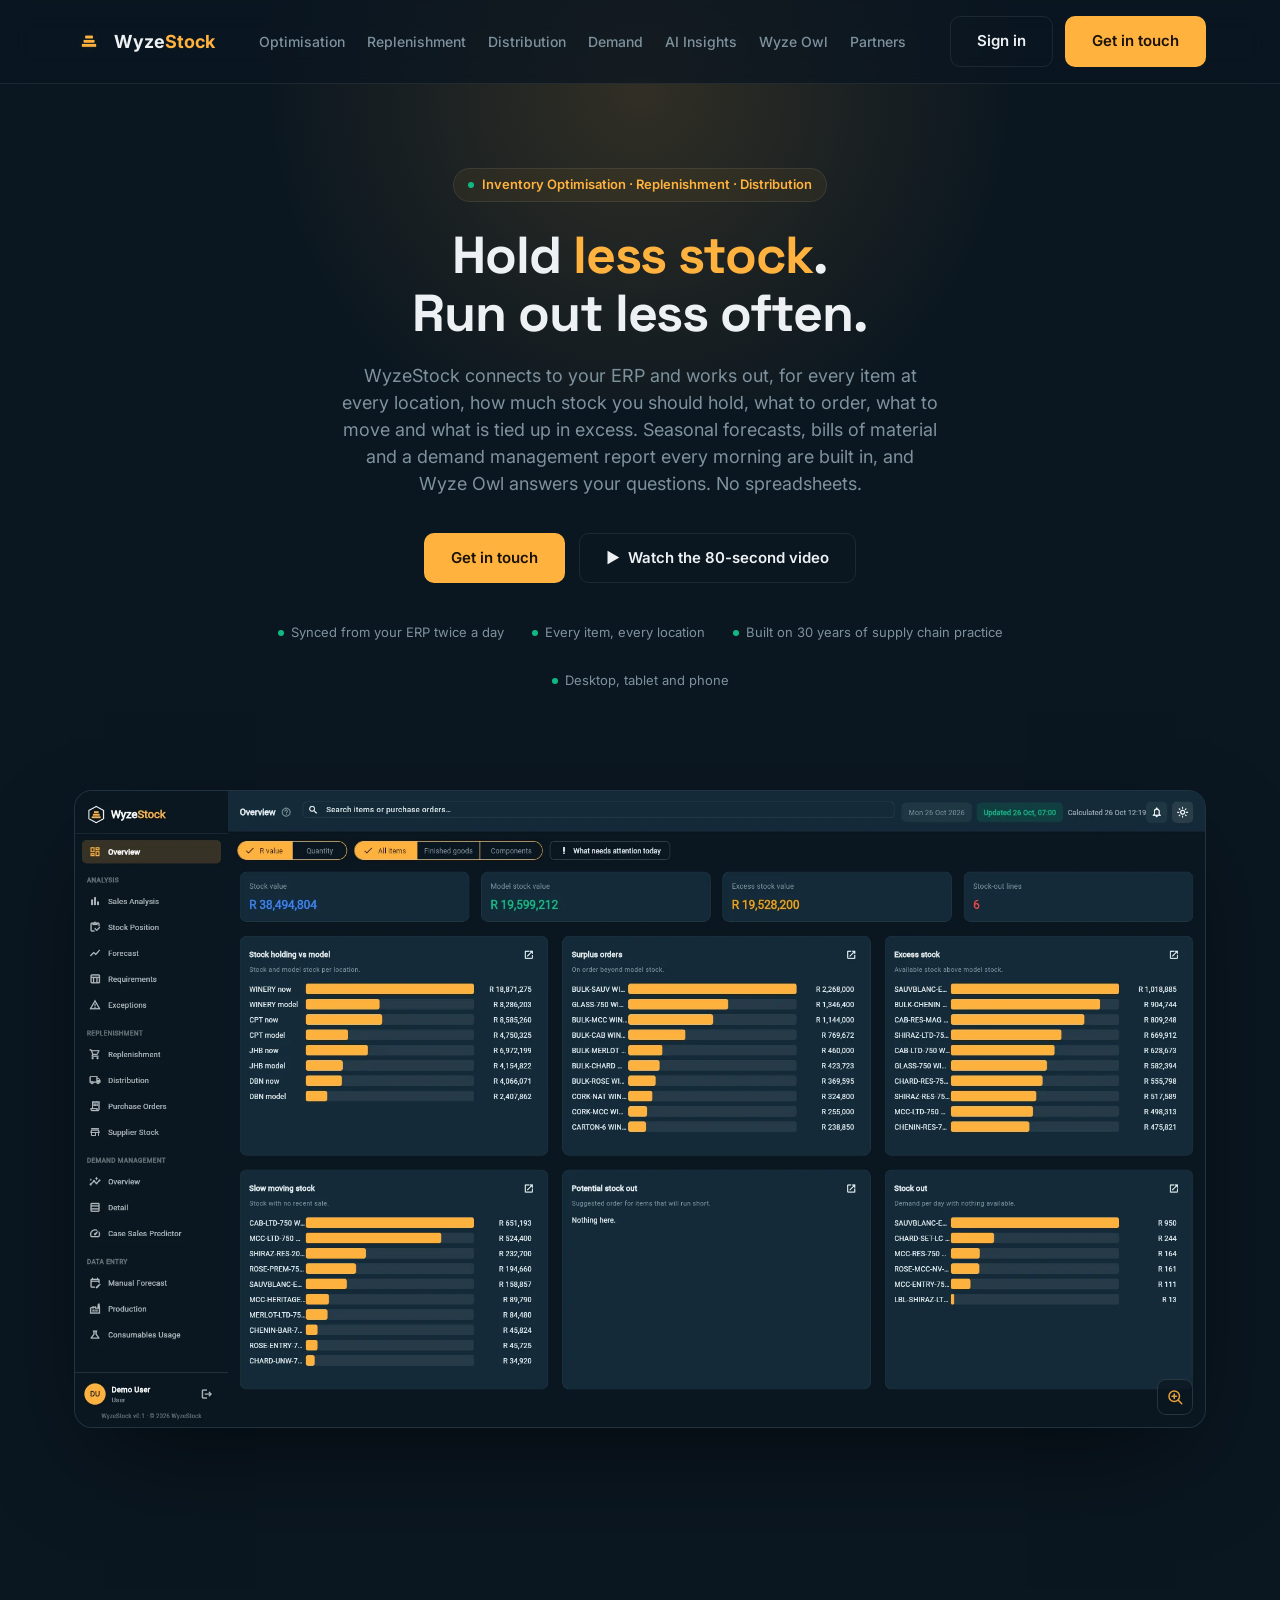
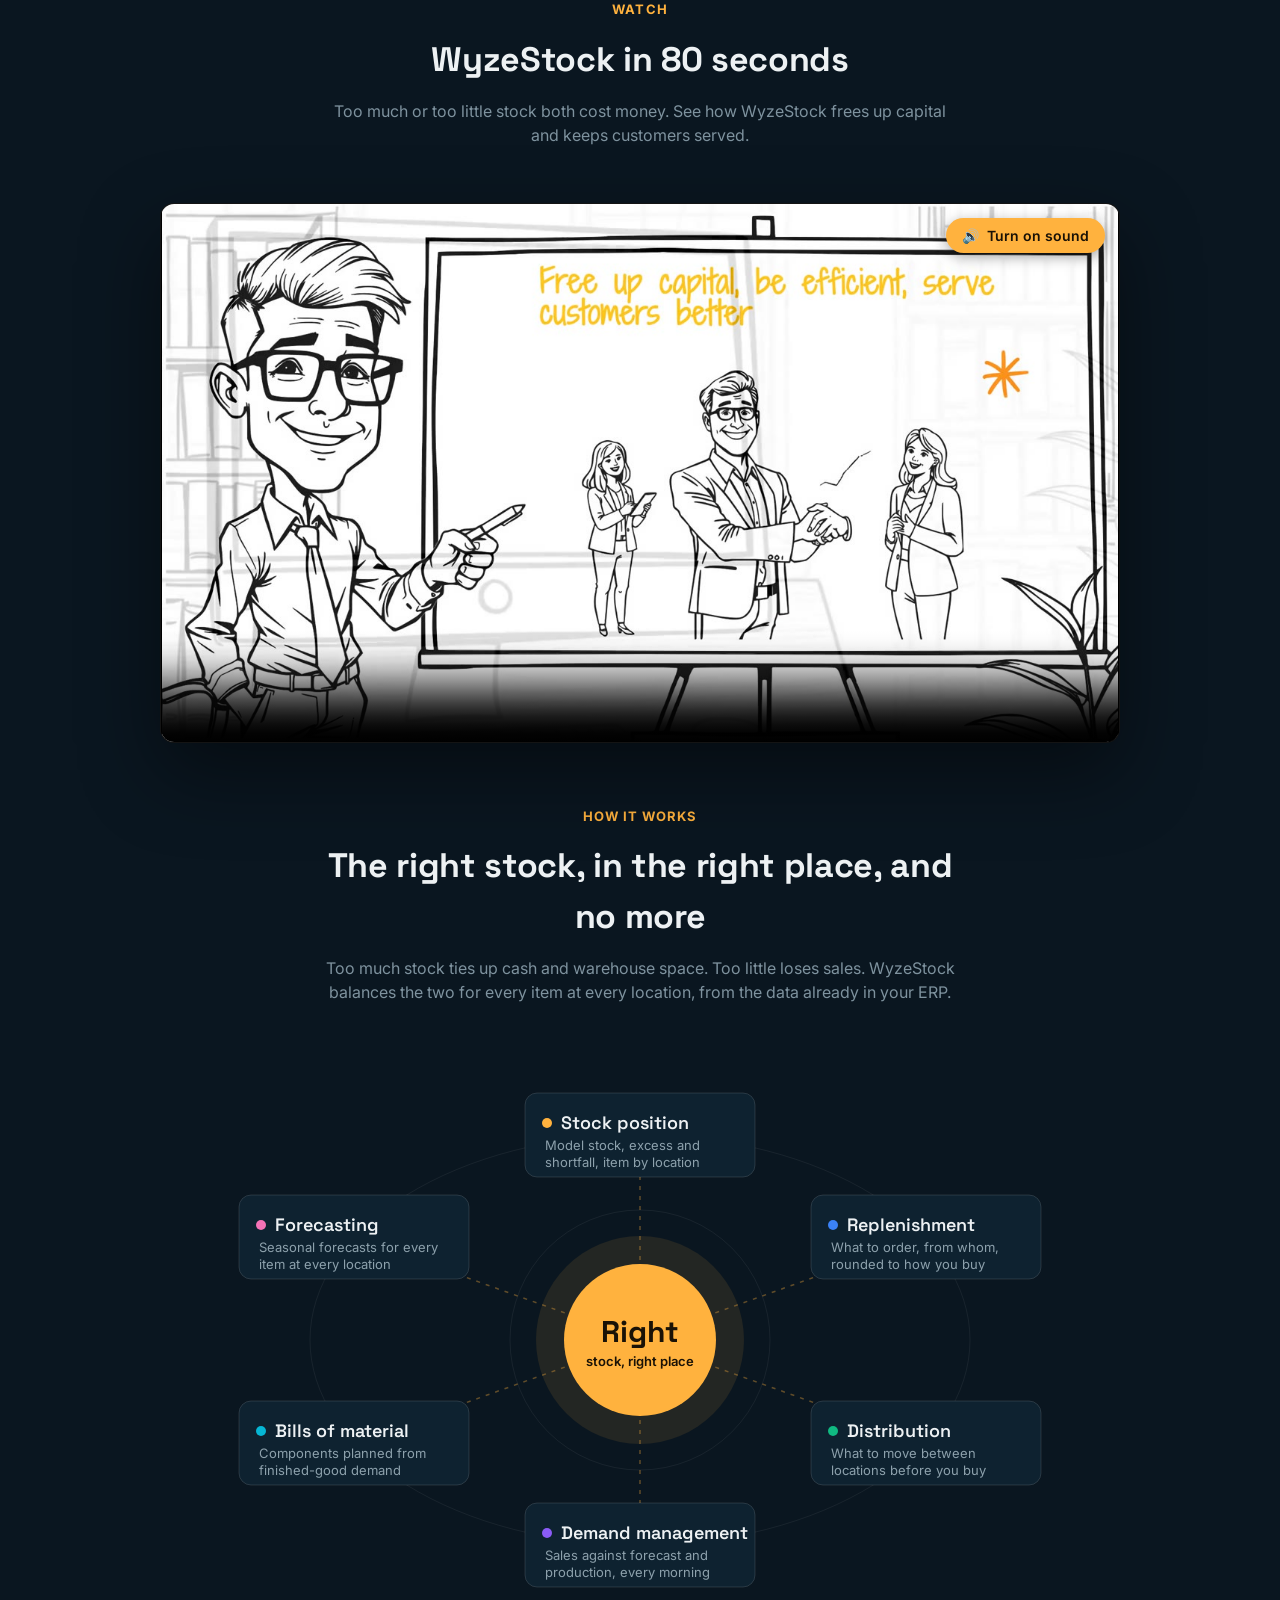
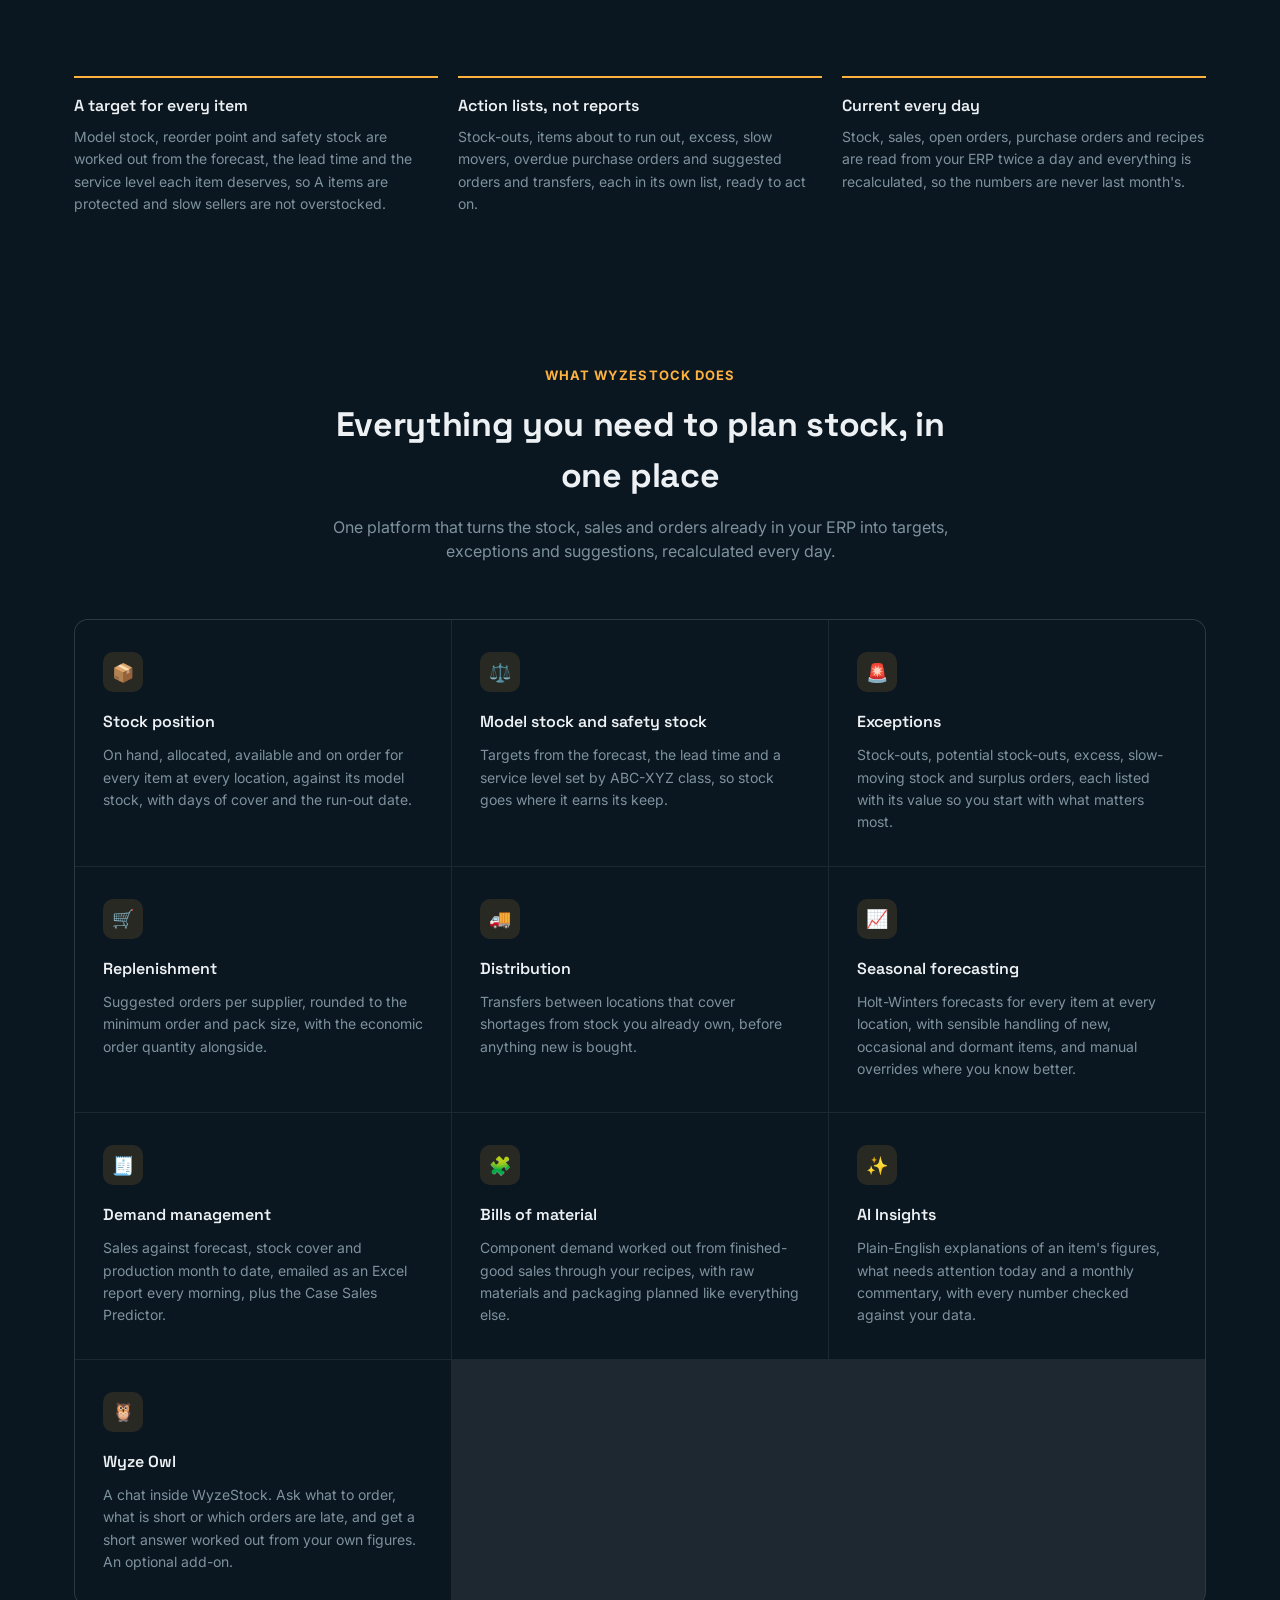
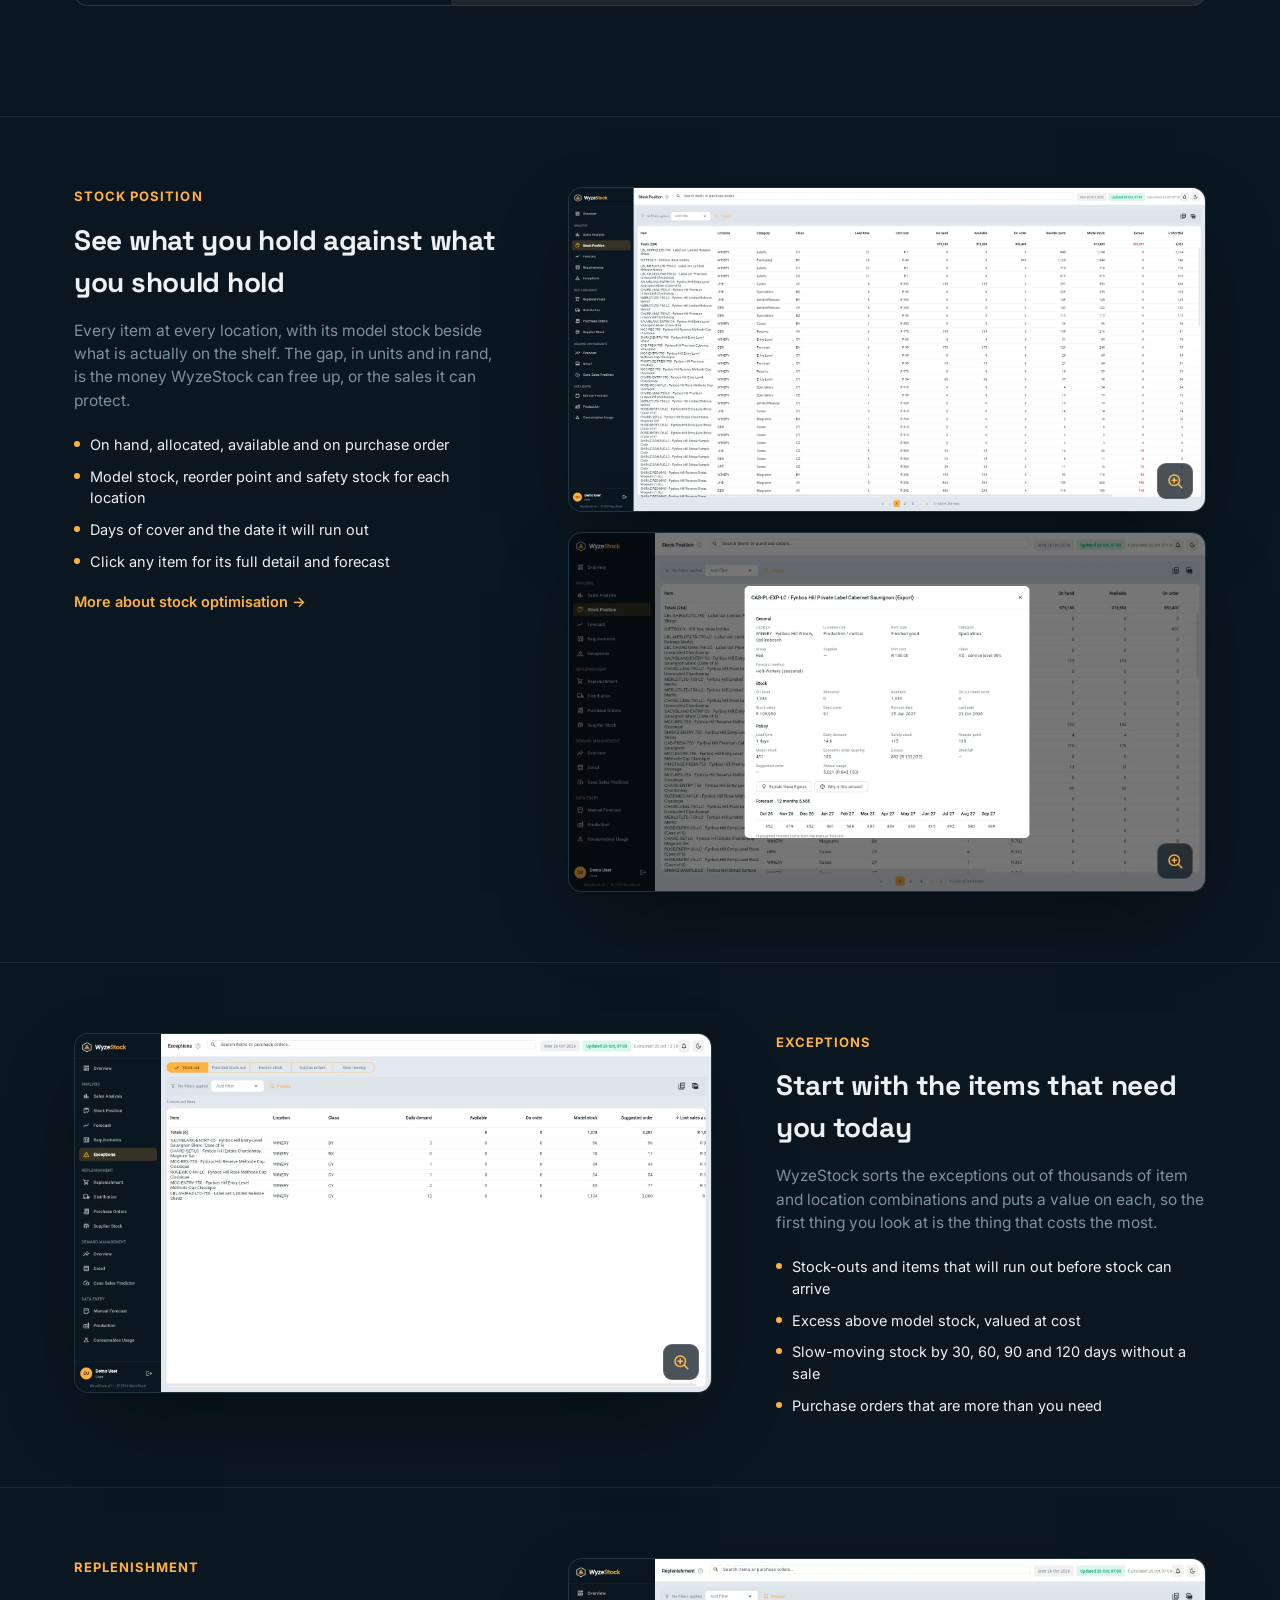
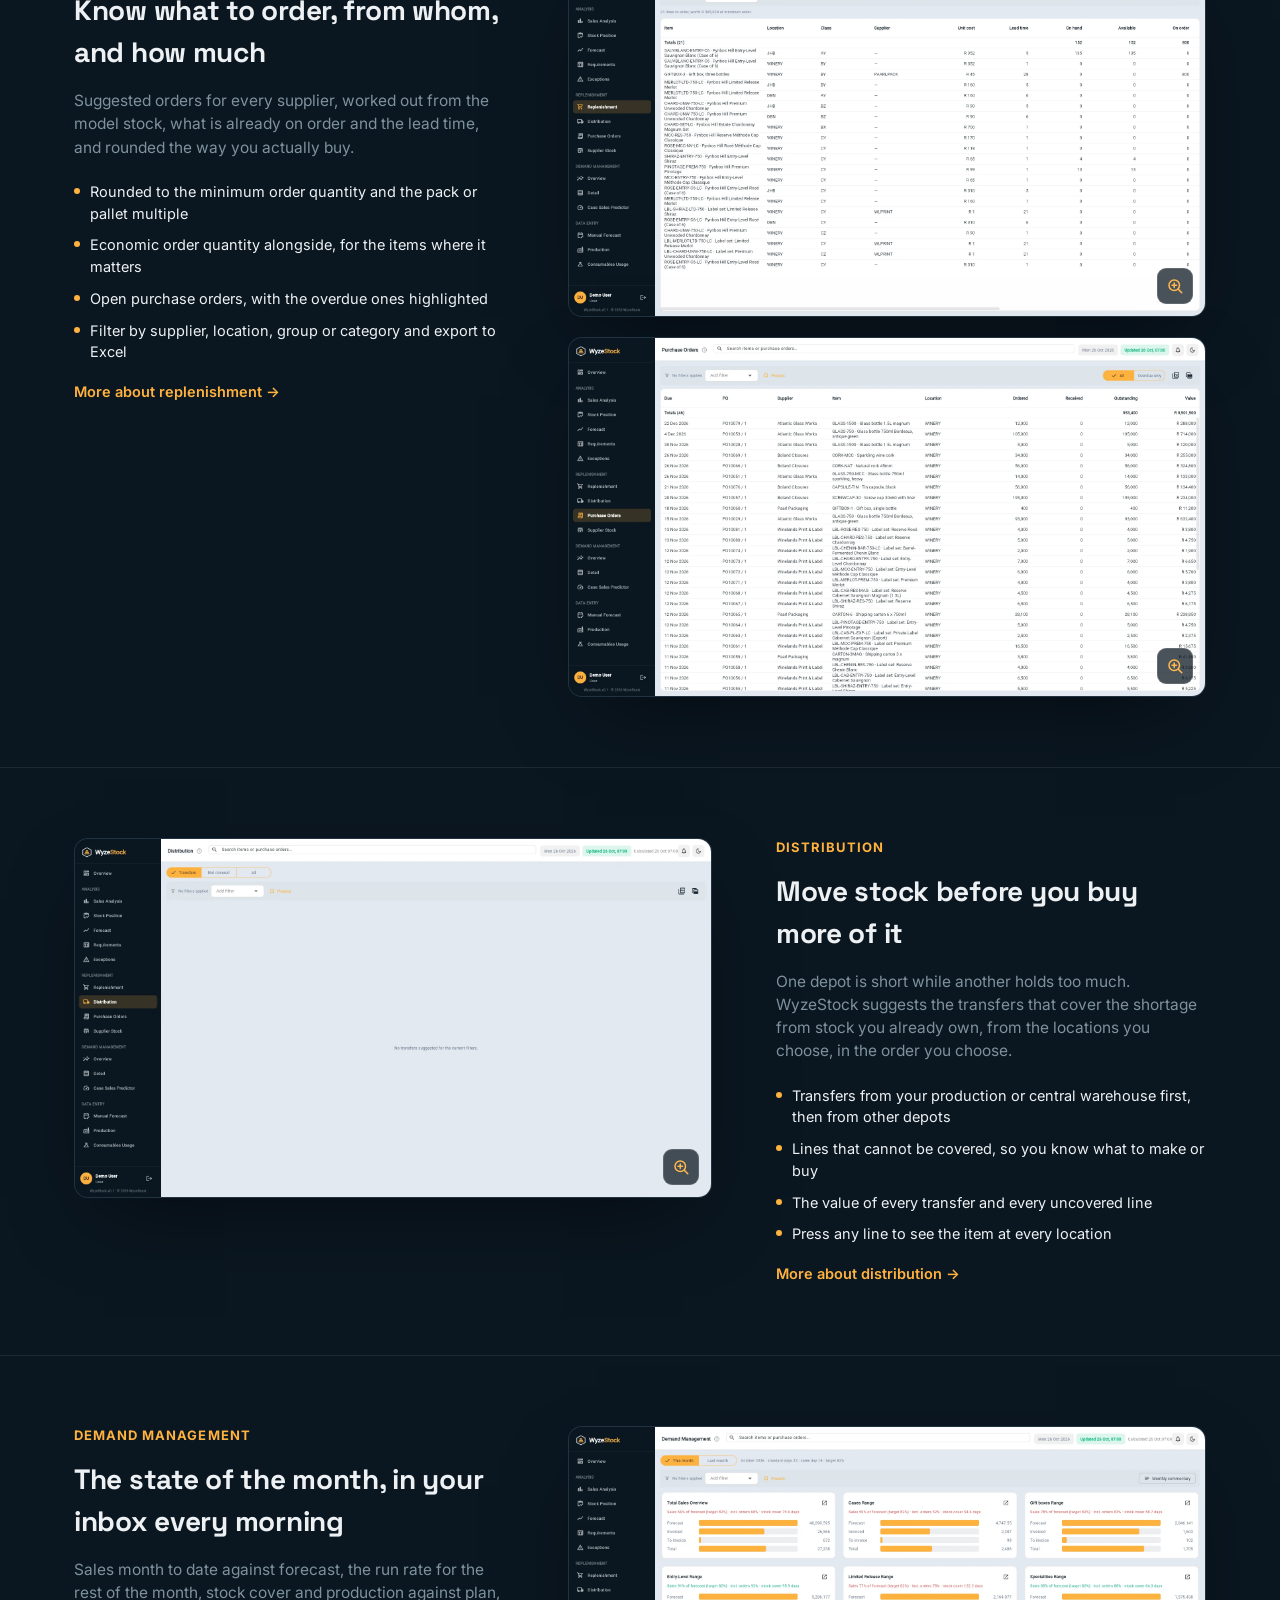
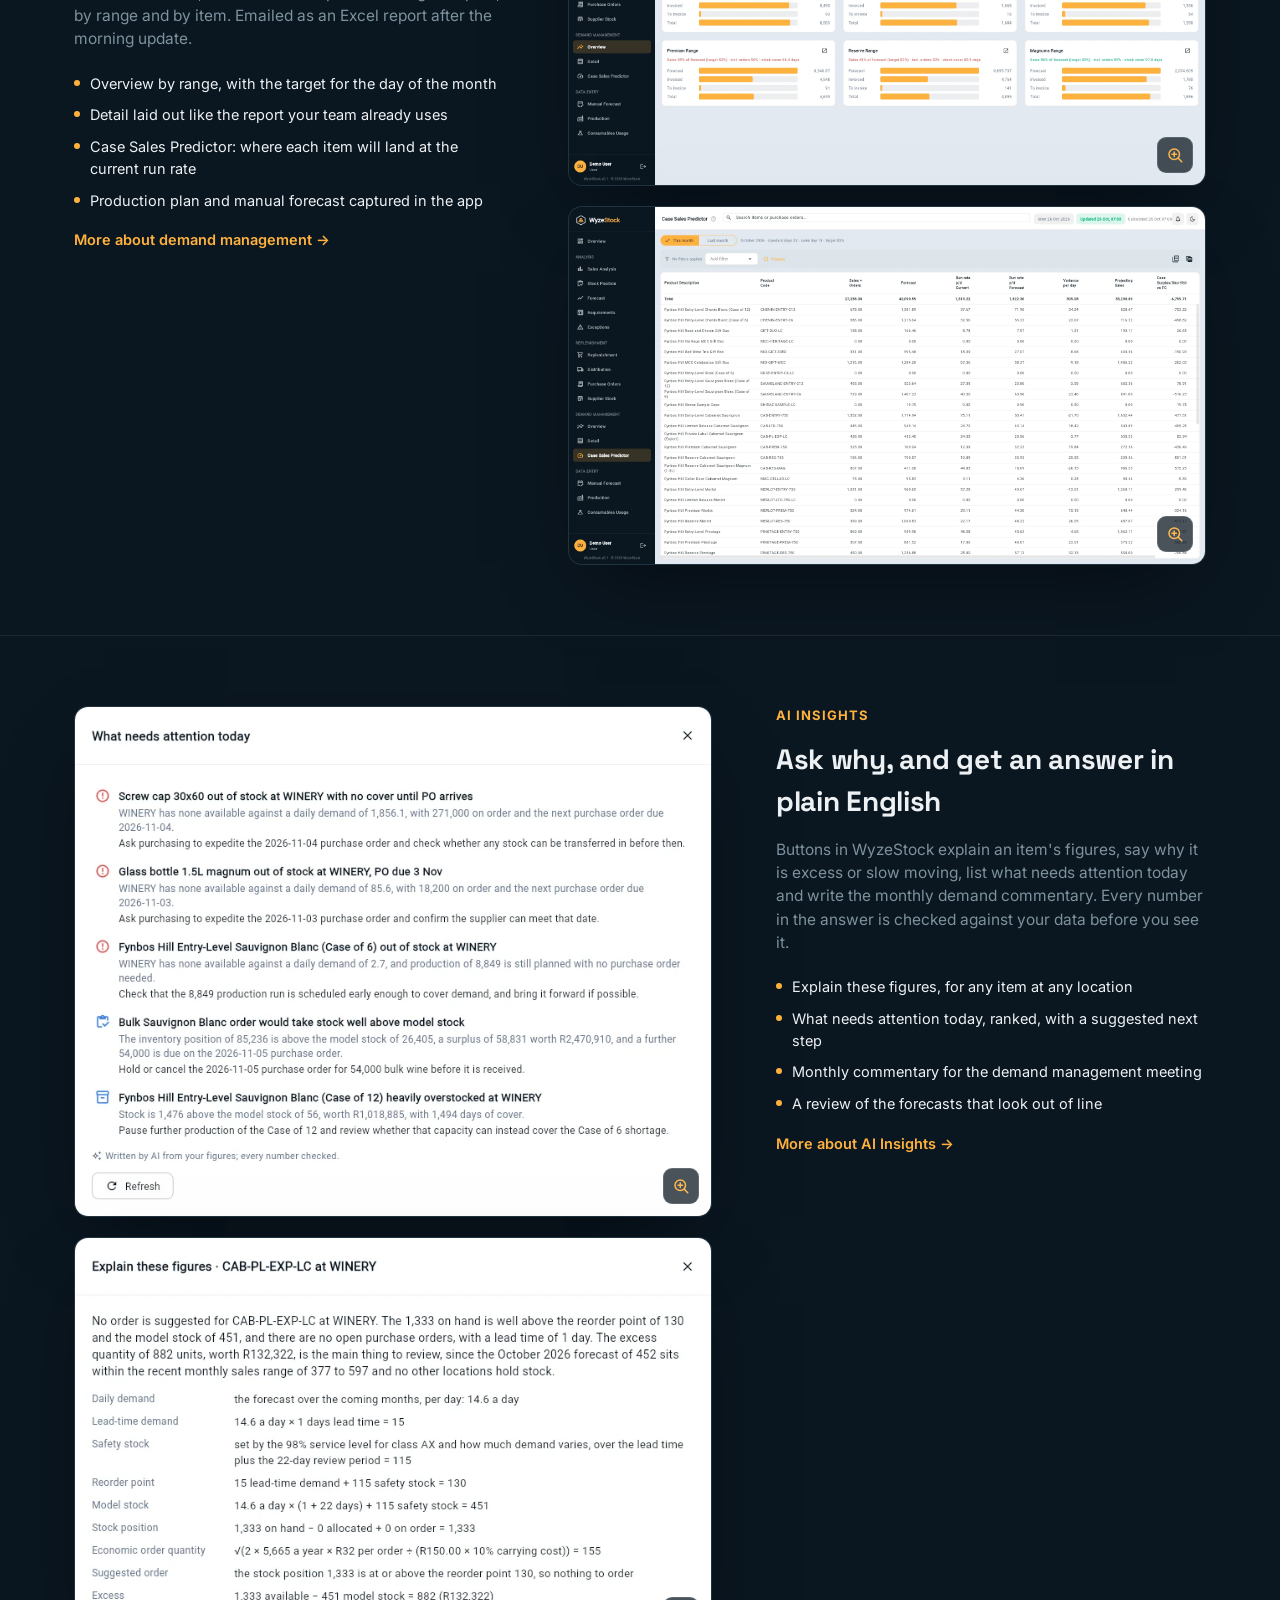
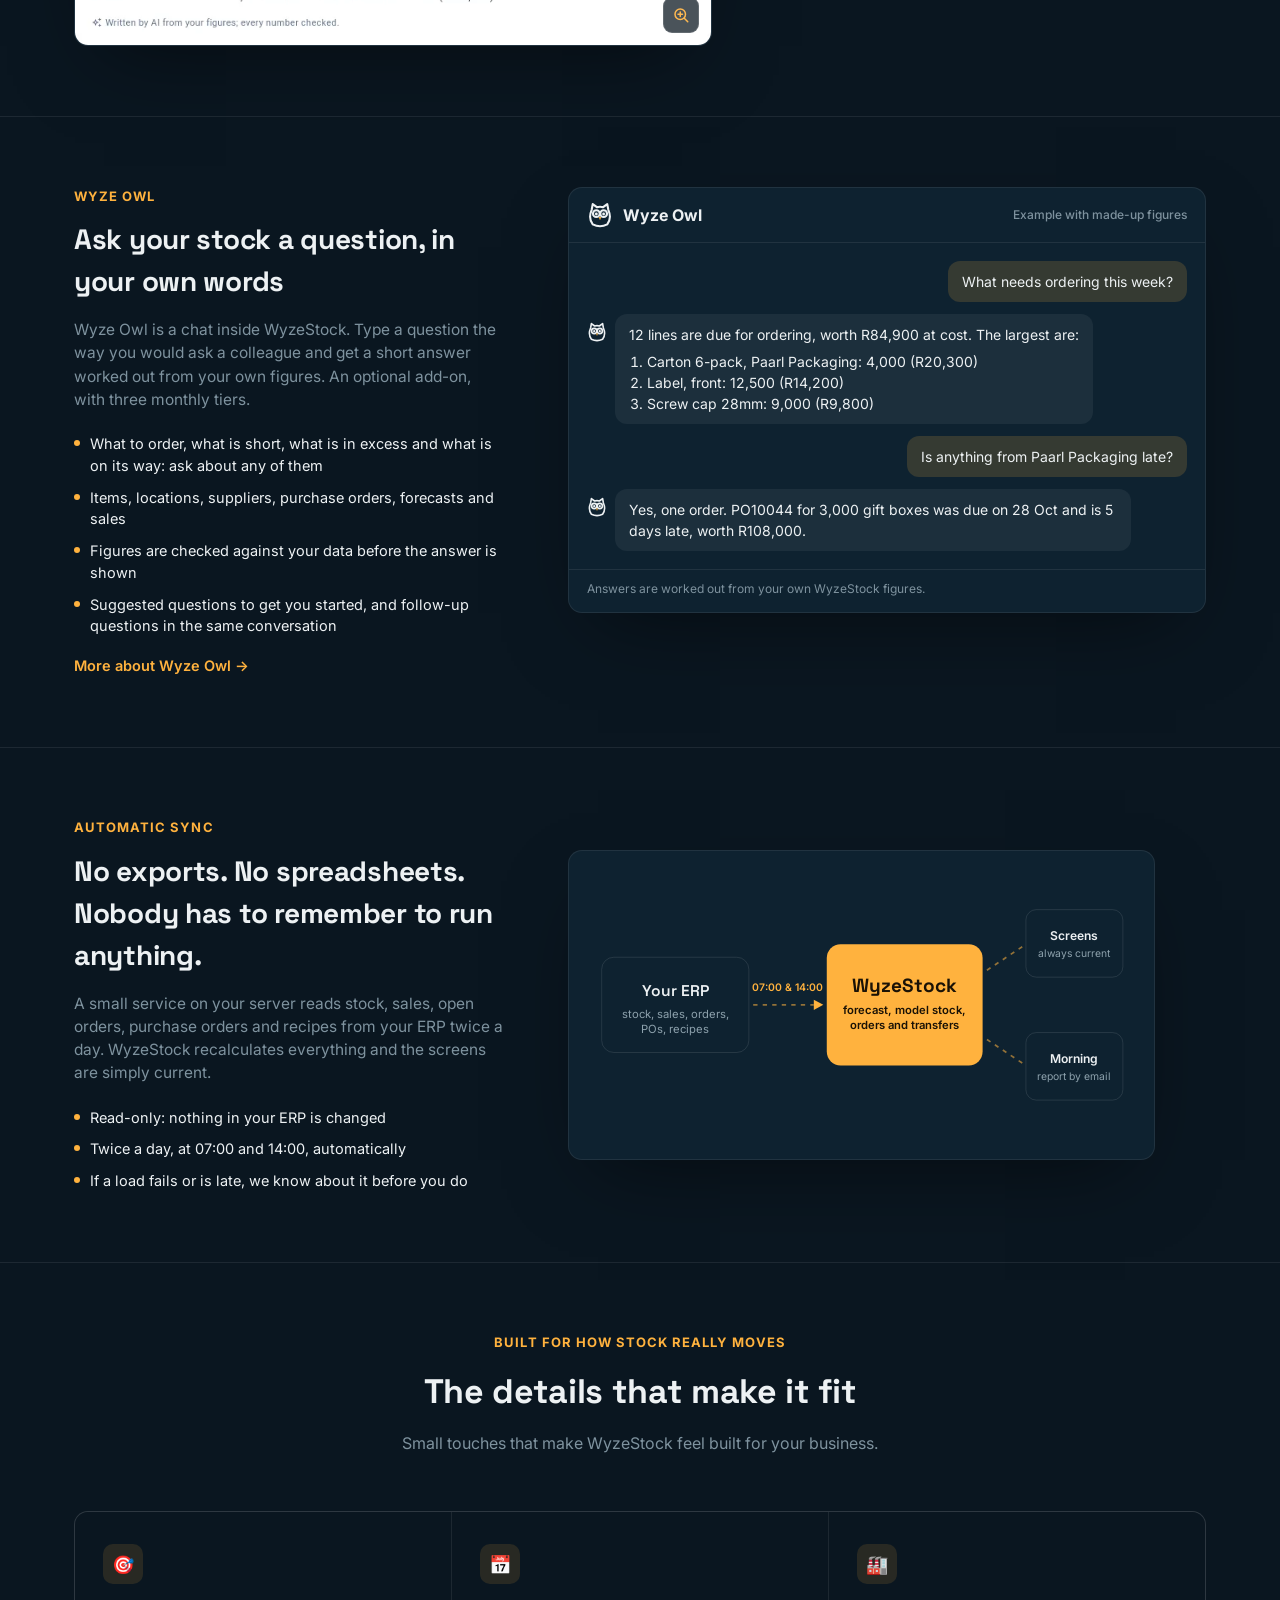
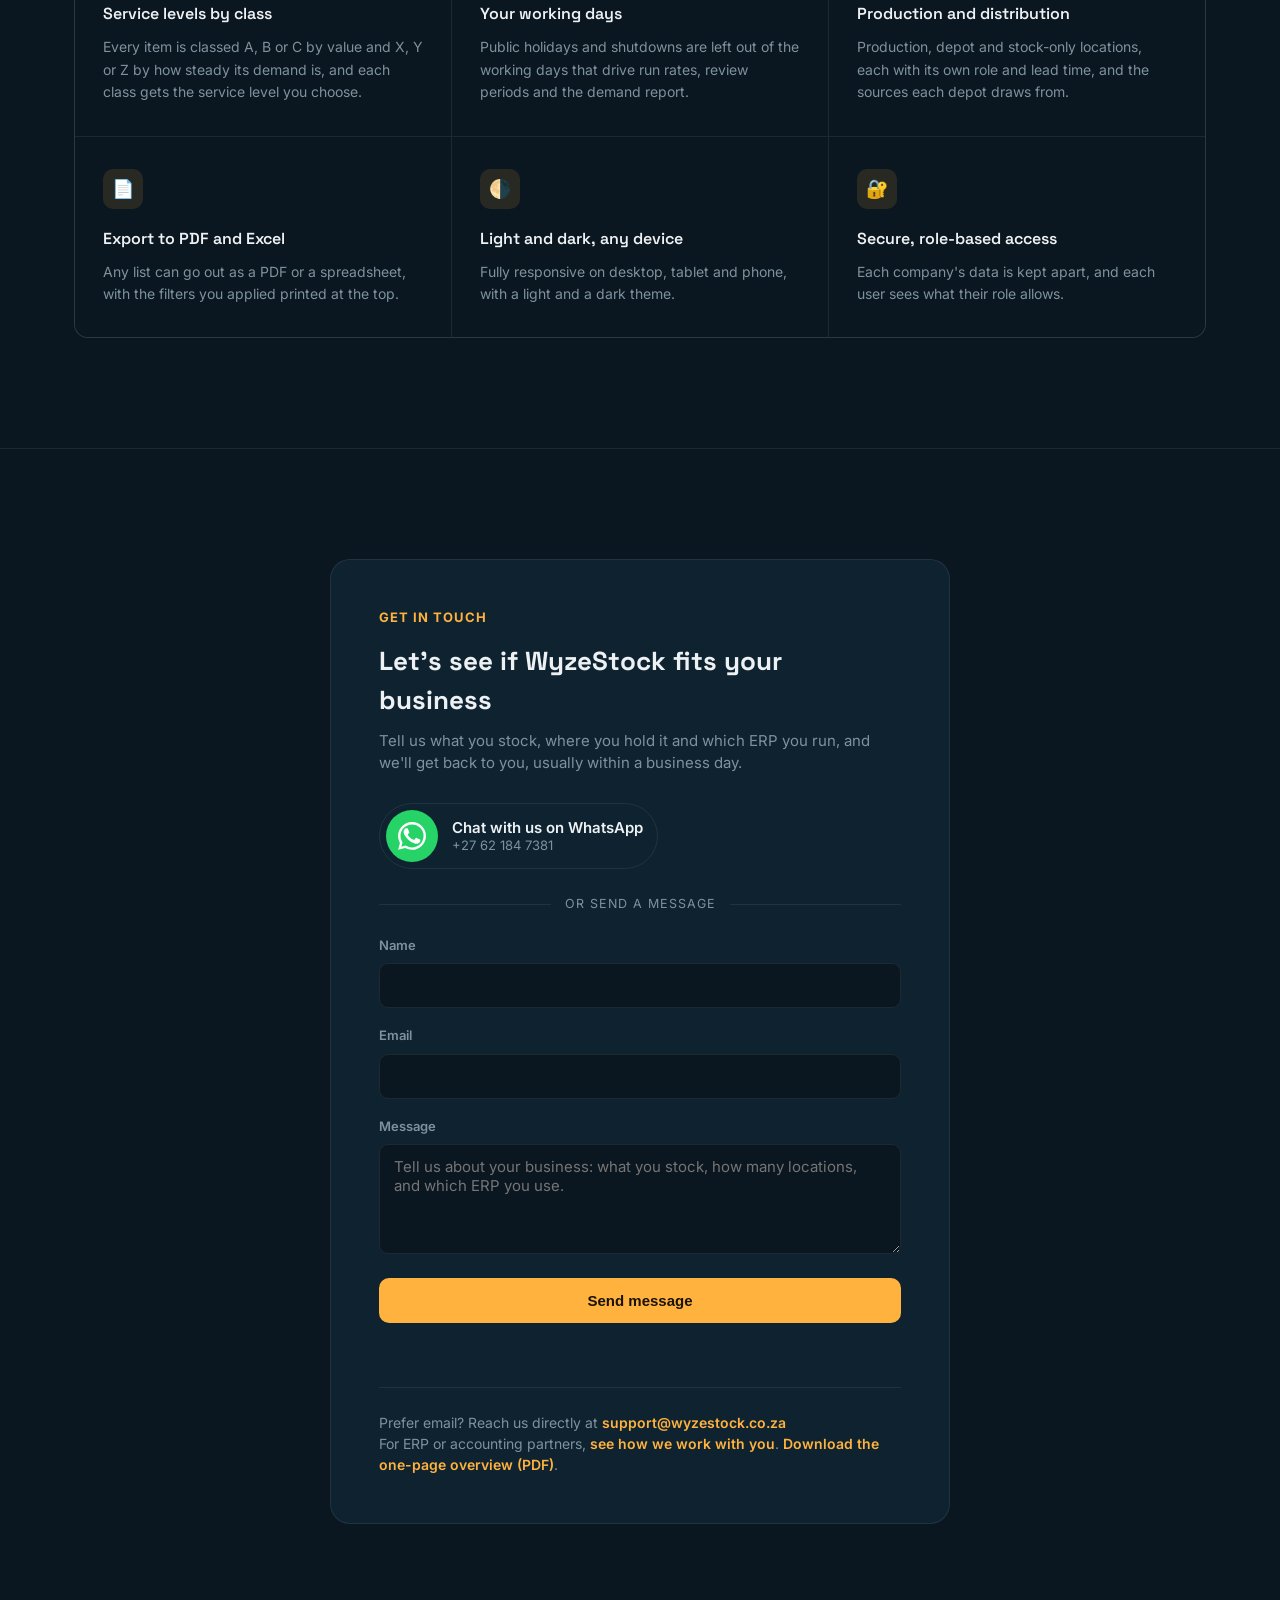
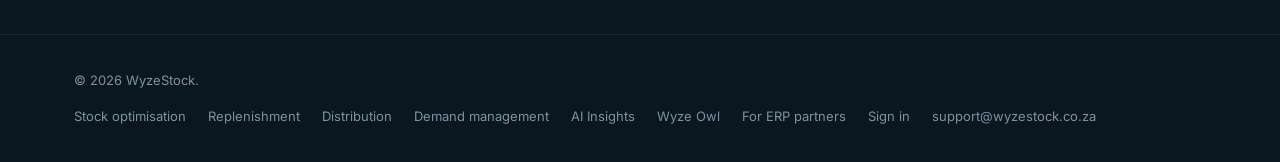
==== commit 4399146c: "Remove Bill of material views: showcase and screenshots removed, item detail screenshot without the " ====
--- a/index.html
+++ b/index.html
@@ -956,7 +956,7 @@
         <div class="feature-card">
           <div class="feature-icon">🧩</div>
           <h3>Bills of material</h3>
-          <p>Component demand worked out from finished-good sales through your recipes, and a clear view of what each product is made from and used in.</p>
+          <p>Component demand worked out from finished-good sales through your recipes, with raw materials and packaging planned like everything else.</p>
         </div>
         <div class="feature-card">
           <div class="feature-icon">✨</div>
@@ -983,13 +983,13 @@
             <li>On hand, allocated, available and on purchase order</li>
             <li>Model stock, reorder point and safety stock for each location</li>
             <li>Days of cover and the date it will run out</li>
-            <li>Click any item for its full detail, forecast and bill of material</li>
+            <li>Click any item for its full detail and forecast</li>
           </ul>
           <a class="learn-more" href="/stock-optimisation/">More about stock optimisation &rarr;</a>
         </div>
         <div class="showcase-image showcase-image-stack">
           <div class="showcase-frame"><img src="/images/stock-position.webp?v=a8c1ff8c" alt="WyzeStock Stock Position: every wine at every depot with on hand, available, model stock, days cover, excess and shortfall" loading="lazy"></div>
-          <div class="showcase-frame"><img src="/images/item-detail.webp?v=b79b4551" alt="WyzeStock item detail window: general details, stock, policy, the twelve-month forecast and the same item at other locations" loading="lazy"></div>
+          <div class="showcase-frame"><img src="/images/item-detail.webp?v=2a473c34" alt="WyzeStock item detail window: general details, stock, policy, the twelve-month forecast and the same item at other locations" loading="lazy"></div>
         </div>
       </div>
     </div>
@@ -1079,27 +1079,6 @@
         <div class="showcase-image showcase-image-stack">
           <div class="showcase-frame"><img src="/images/dm-overview.webp?v=ea690717" alt="WyzeStock Demand Management overview: sales against forecast by range with the month-to-date target" loading="lazy"></div>
           <div class="showcase-frame"><img src="/images/case-predictor.webp?v=e813e3bf" alt="WyzeStock Case Sales Predictor: sales and orders, forecast, run rate per day and projected surplus or shortfall per item" loading="lazy"></div>
-        </div>
-      </div>
-    </div>
-  </section>
-
-  <section class="showcase-section" id="bom">
-    <div class="wrap">
-      <div class="showcase-row top-align">
-        <div class="showcase-text">
-          <div class="section-label">Bills of material</div>
-          <h2>From finished goods to every component behind them</h2>
-          <p>WyzeStock reads your recipes from the ERP, works out component demand from finished-good sales, and shows what each product is made from and where each component is used.</p>
-          <ul class="showcase-list">
-            <li>Component forecasts from finished-good demand, at the production location</li>
-            <li>Made from: every component, every level, with the stock behind it</li>
-            <li>Used in: which finished goods a short component will stop</li>
-            <li>Raw materials, packaging and consumables planned like everything else</li>
-          </ul>
-        </div>
-        <div class="showcase-image">
-          <div class="showcase-frame"><img src="/images/bom.webp?v=ee1a6770" alt="WyzeStock Bill of material window: a wine made from bulk wine, glass, closure, label and carton, with stock and days of cover for each" loading="lazy"></div>
         </div>
       </div>
     </div>
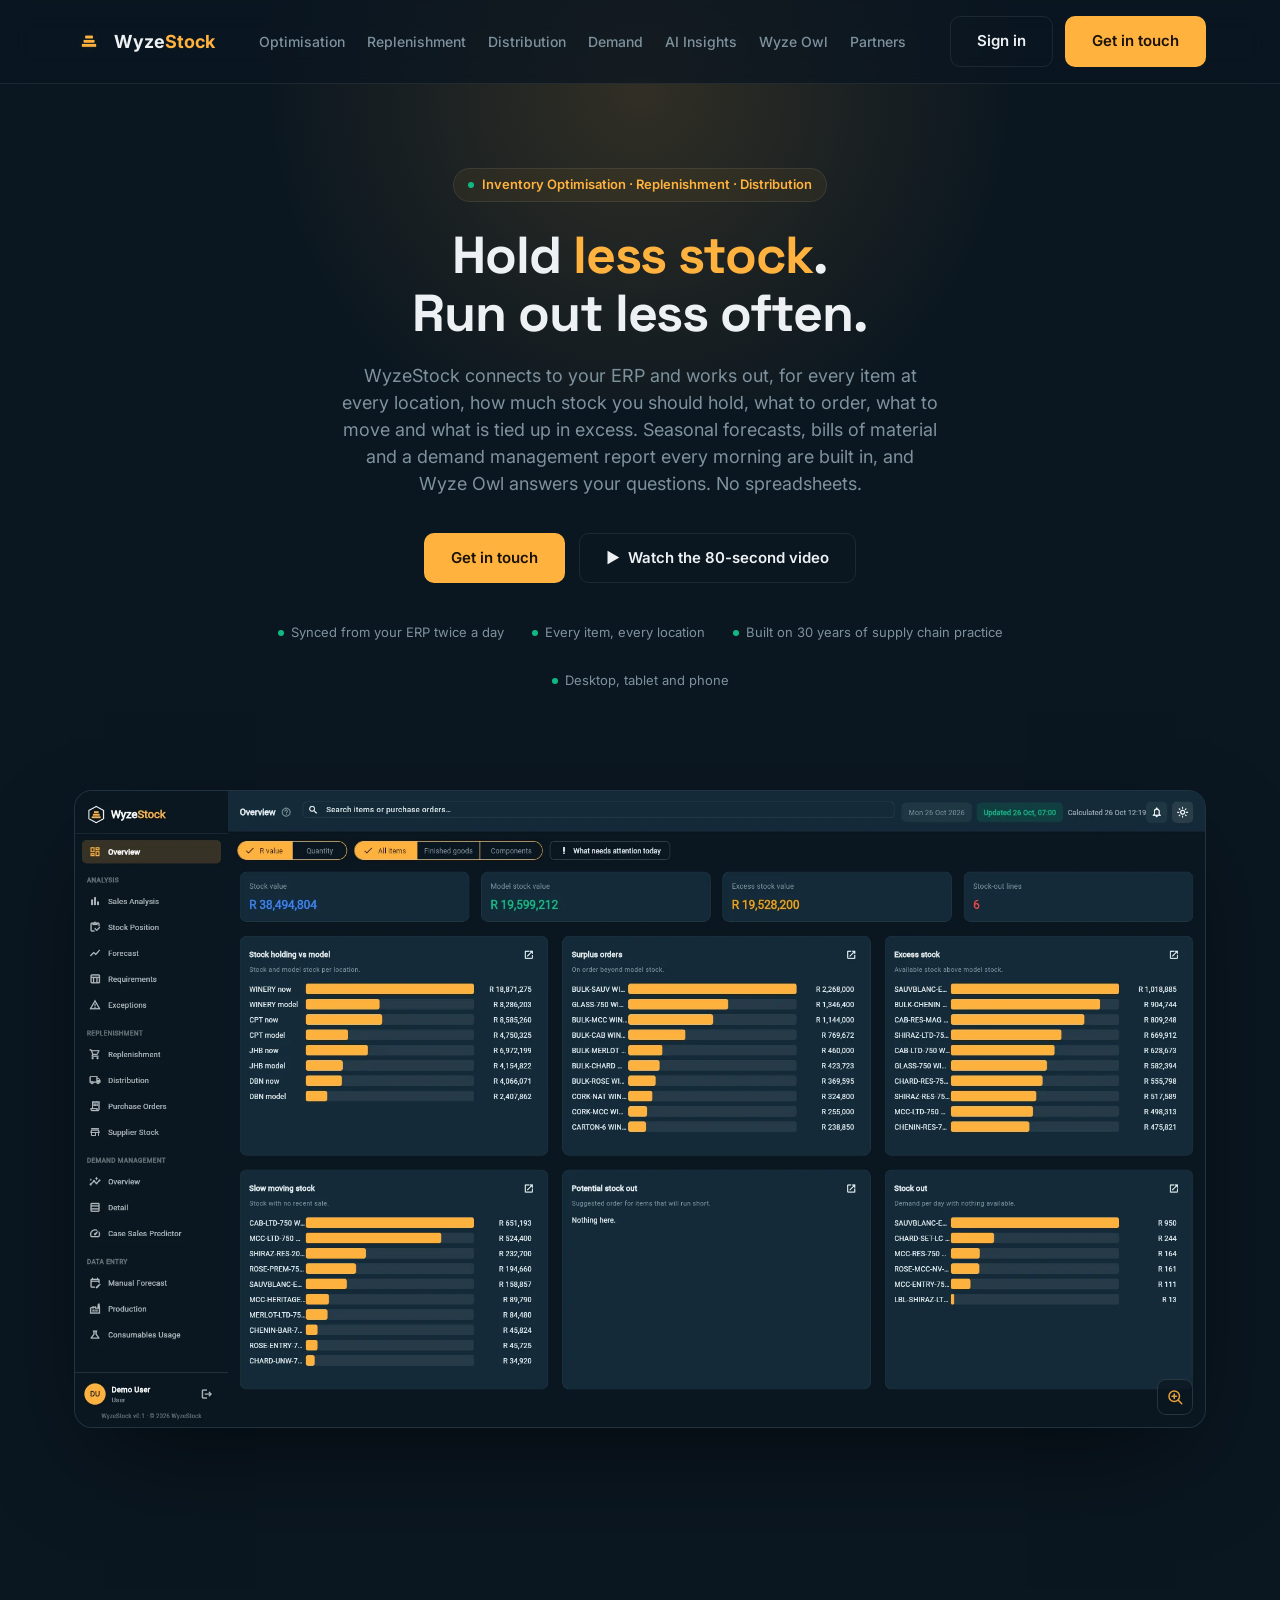
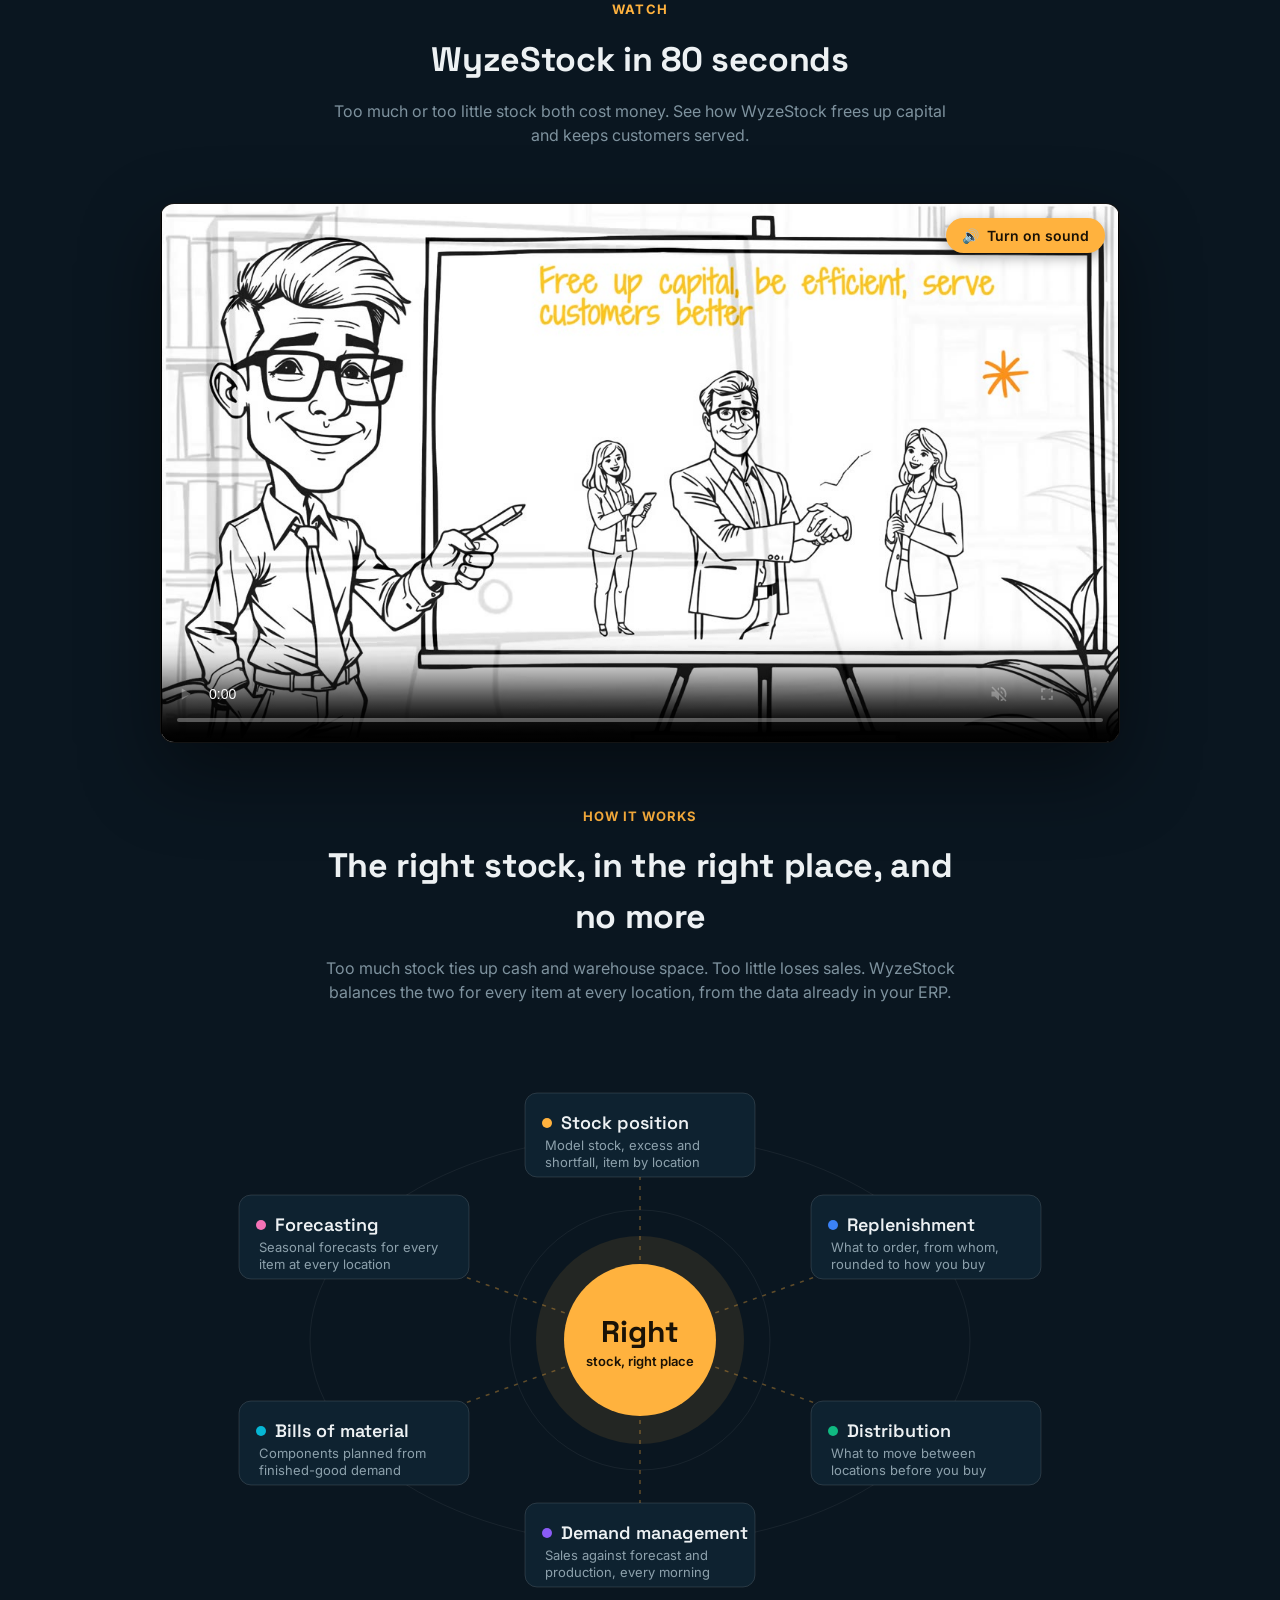
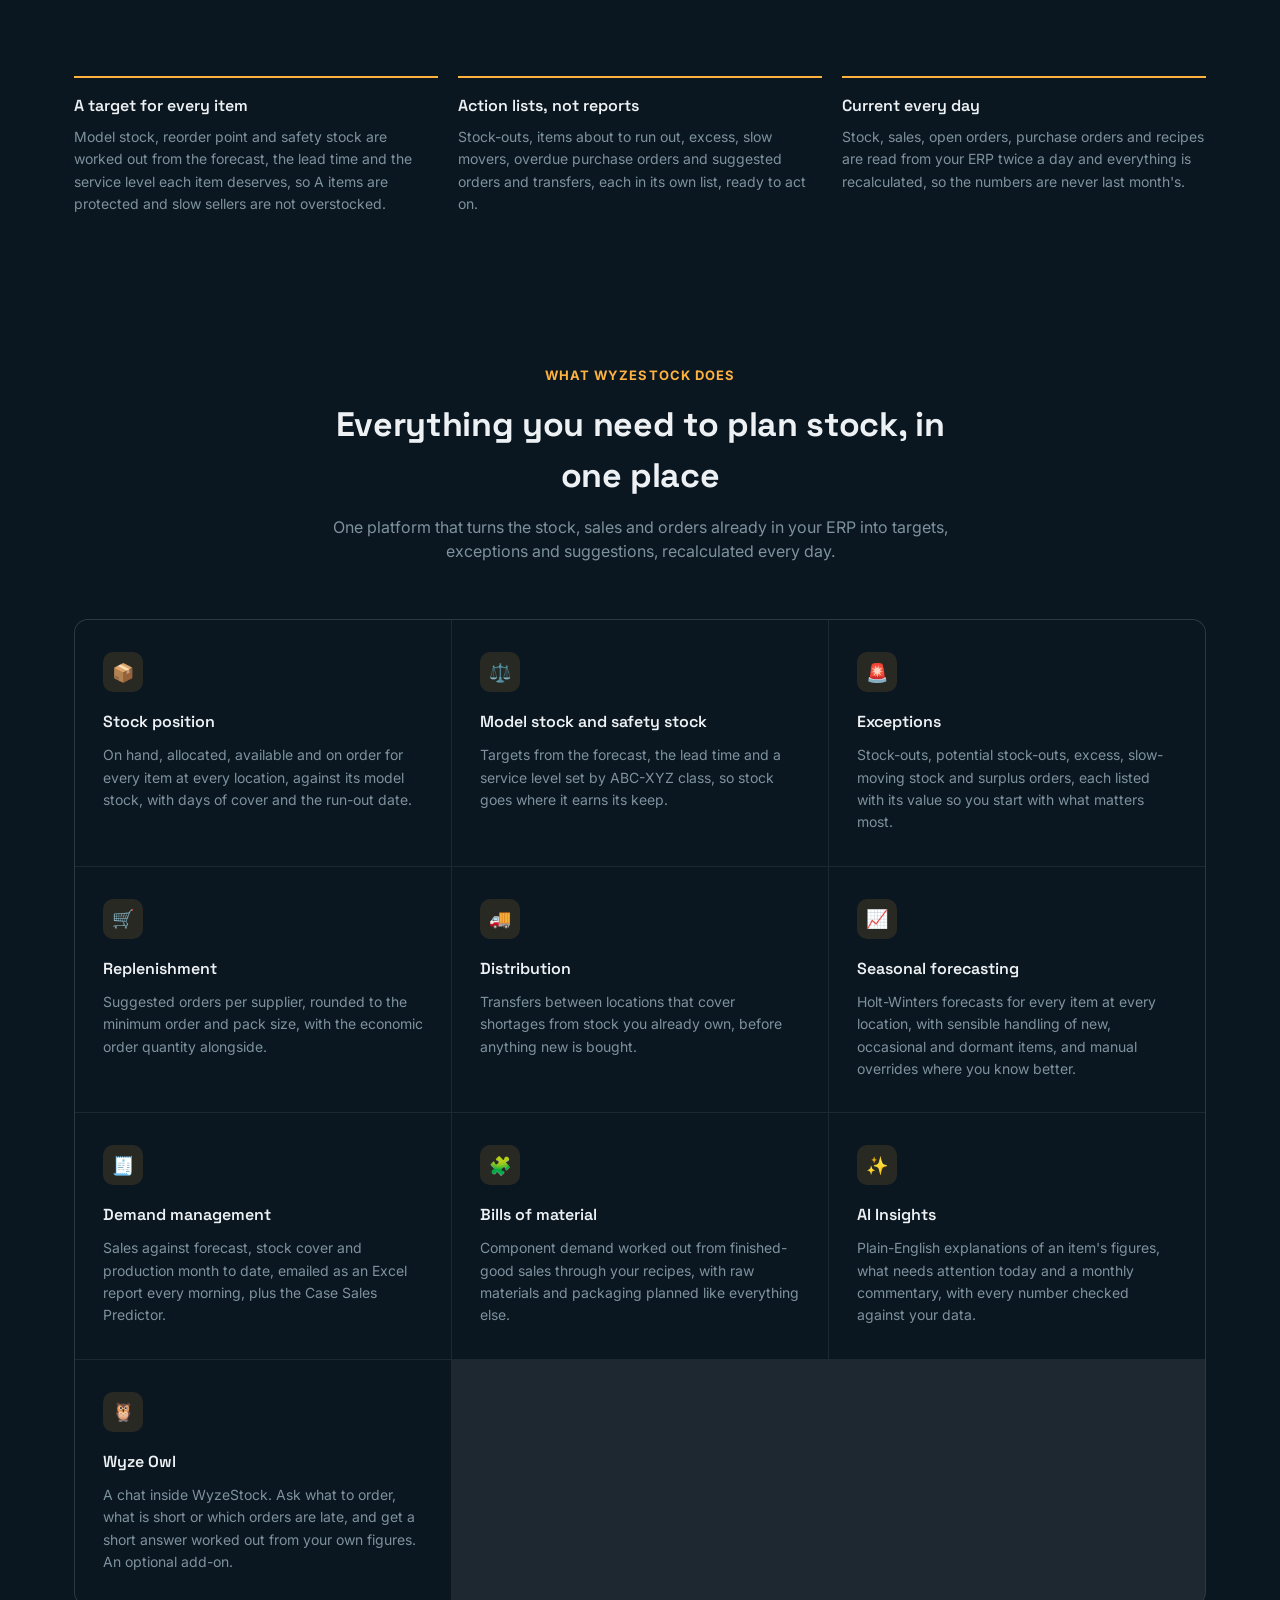
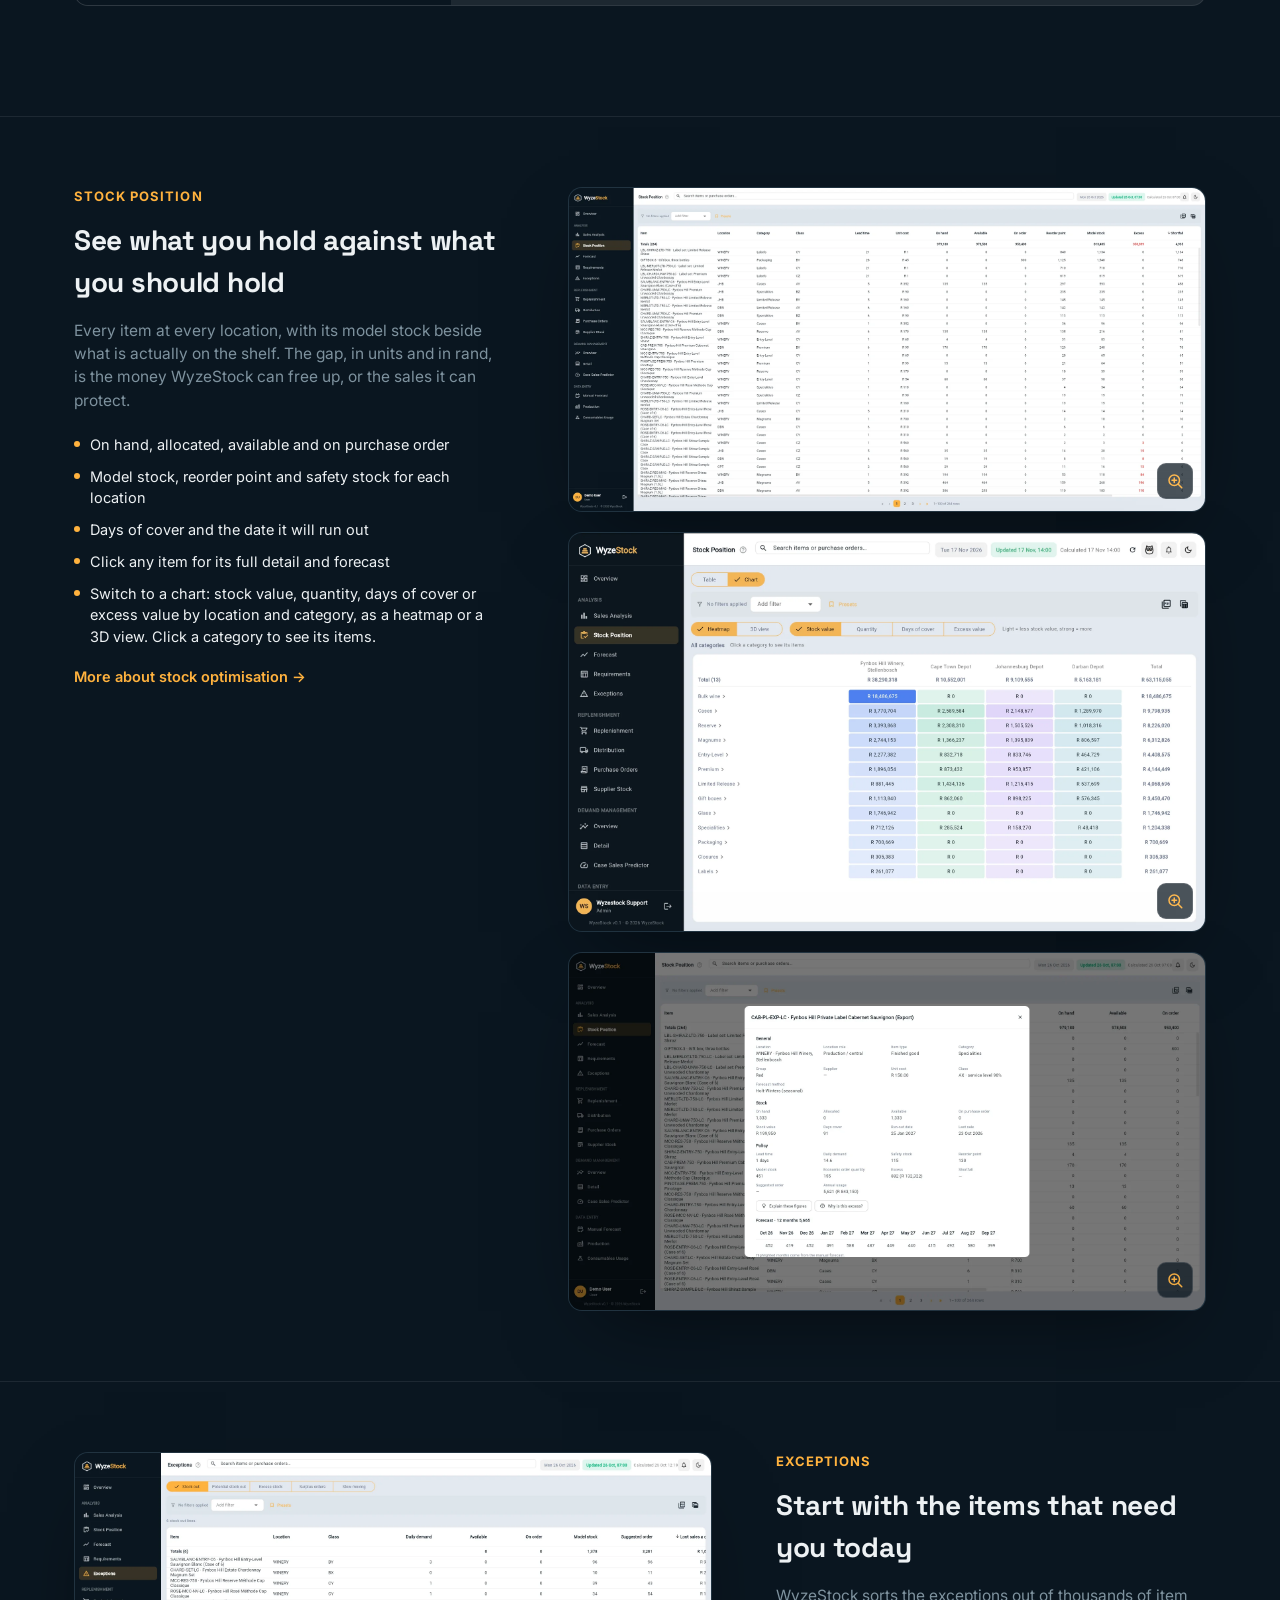
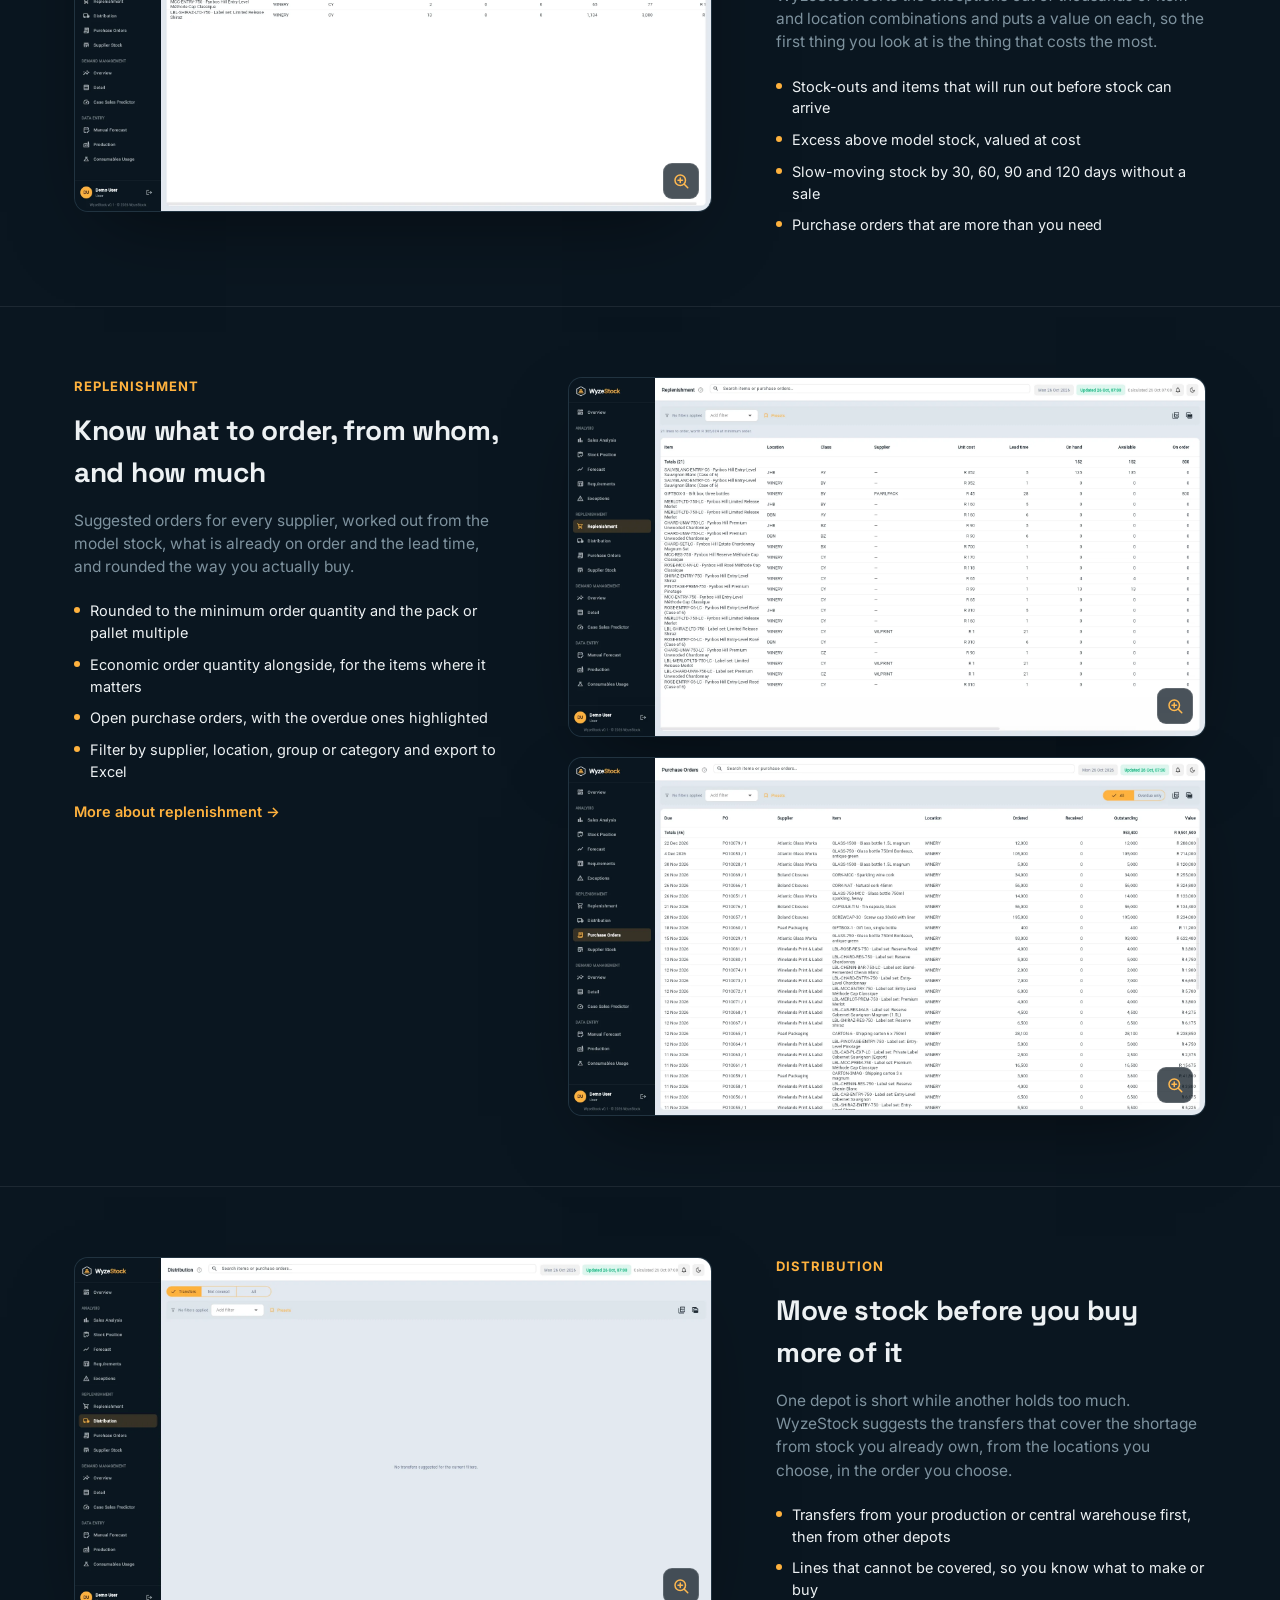
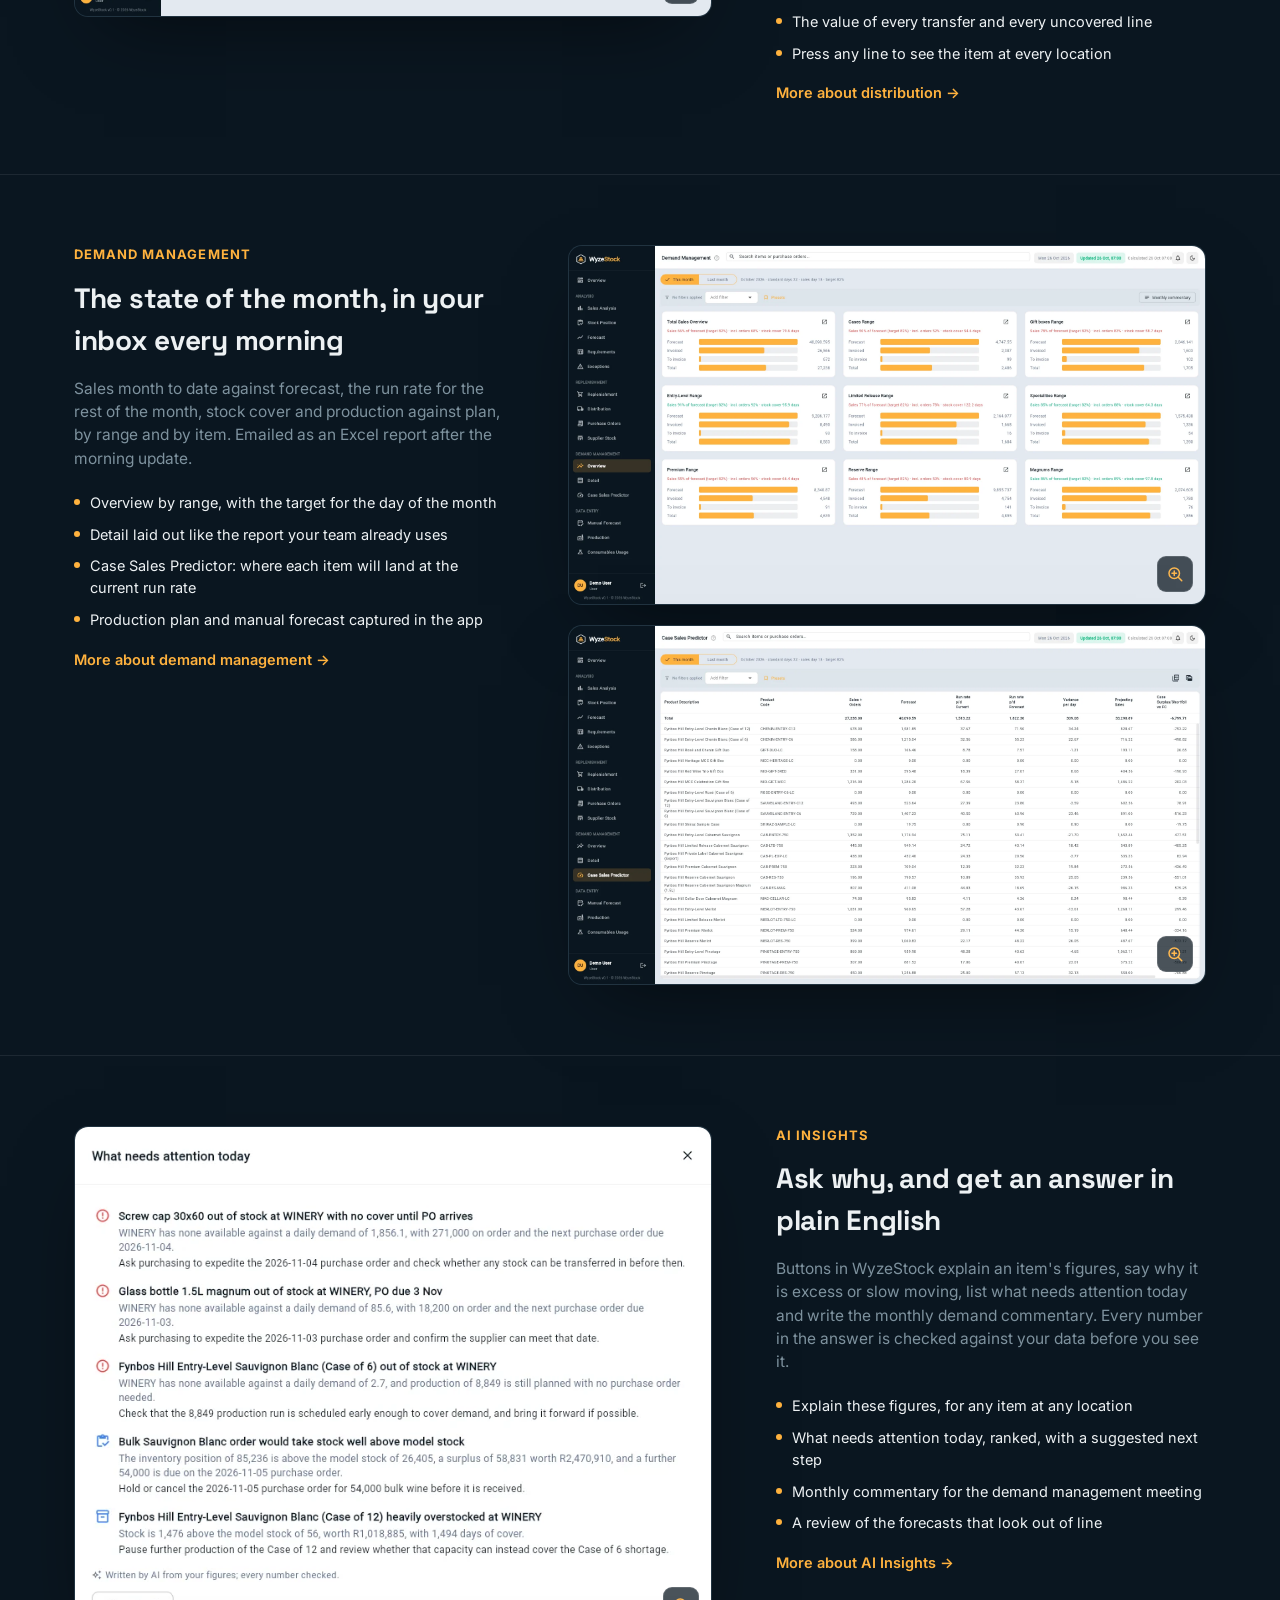
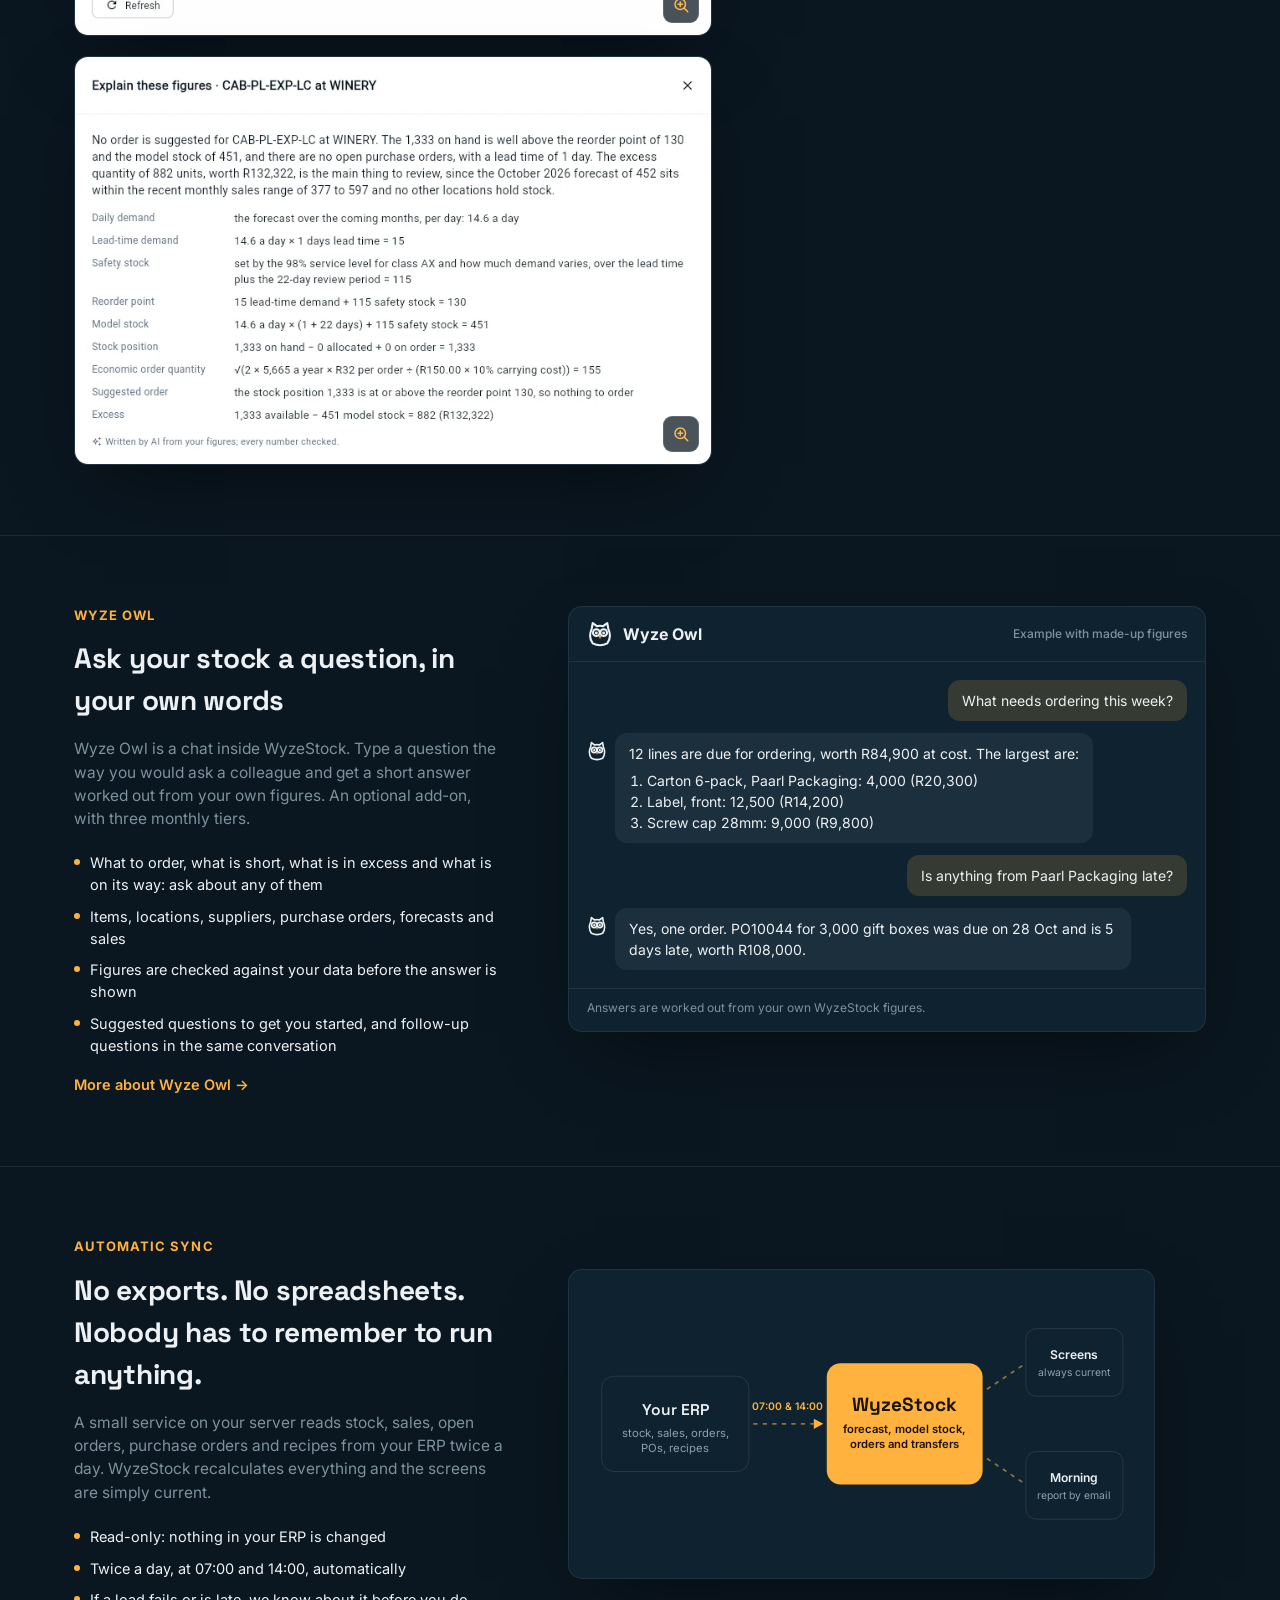
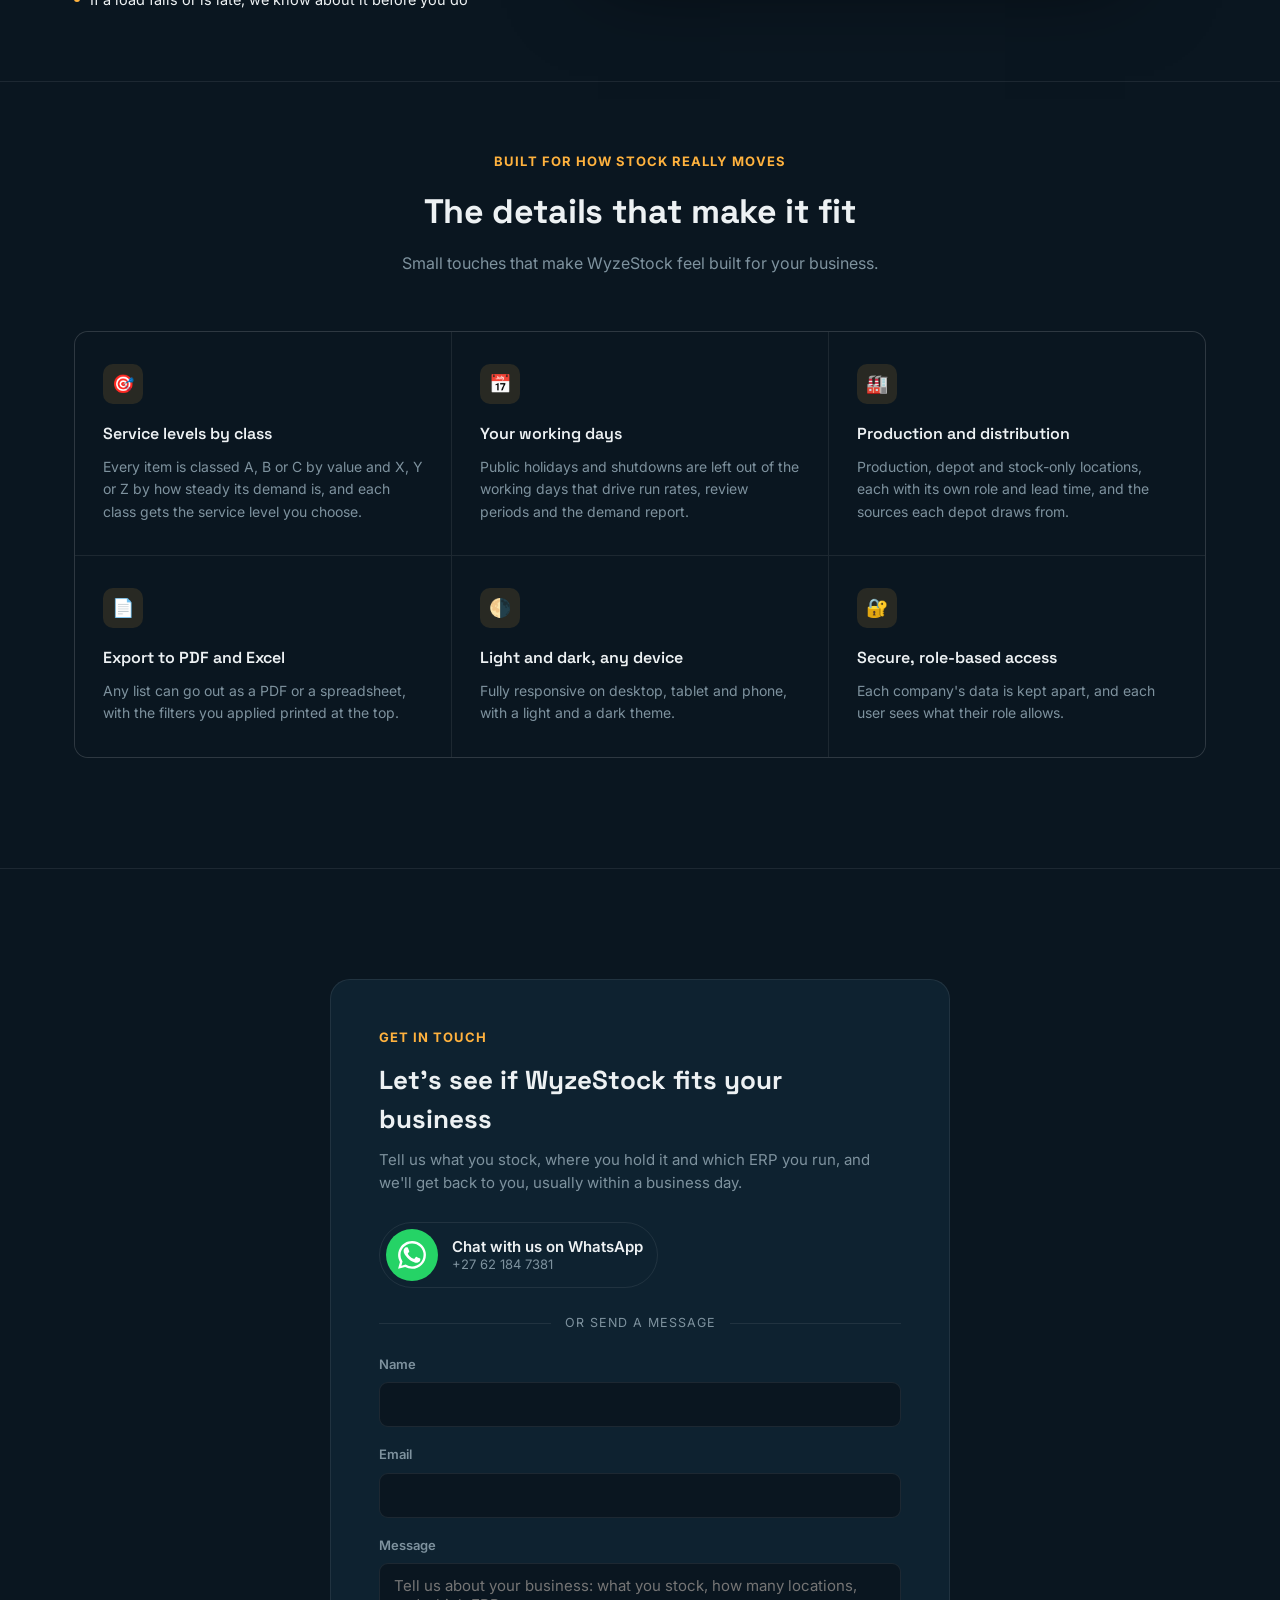
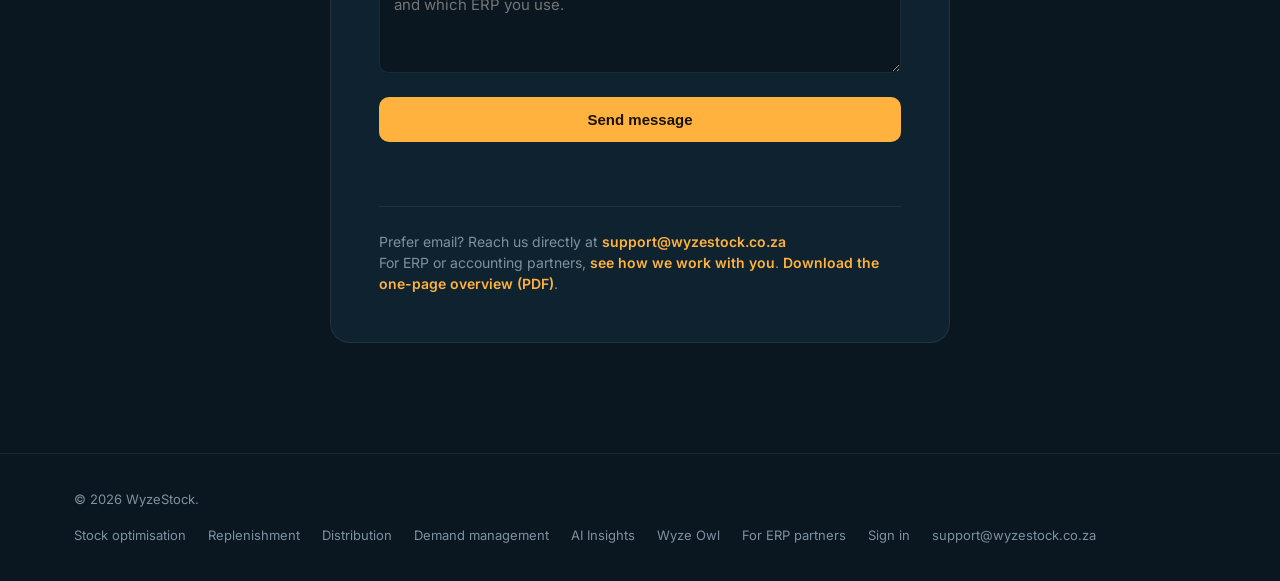
==== commit ab6ccfb6: "Stock Position chart: heatmap and 3D view on the home page, stock optimisation page and one-pager (F" ====
--- a/index.html
+++ b/index.html
@@ -984,11 +984,13 @@
             <li>Model stock, reorder point and safety stock for each location</li>
             <li>Days of cover and the date it will run out</li>
             <li>Click any item for its full detail and forecast</li>
+            <li>Switch to a chart: stock value, quantity, days of cover or excess value by location and category, as a heatmap or a 3D view. Click a category to see its items.</li>
           </ul>
           <a class="learn-more" href="/stock-optimisation/">More about stock optimisation &rarr;</a>
         </div>
         <div class="showcase-image showcase-image-stack">
           <div class="showcase-frame"><img src="/images/stock-position.webp?v=a8c1ff8c" alt="WyzeStock Stock Position: every wine at every depot with on hand, available, model stock, days cover, excess and shortfall" loading="lazy"></div>
+          <div class="showcase-frame"><img src="/images/stock-chart-heatmap.webp?v=74a80f6b" alt="WyzeStock Stock Position chart: a heatmap of stock value by category and location, one colour per location, with totals" loading="lazy"></div>
           <div class="showcase-frame"><img src="/images/item-detail.webp?v=2a473c34" alt="WyzeStock item detail window: general details, stock, policy, the twelve-month forecast and the same item at other locations" loading="lazy"></div>
         </div>
       </div>
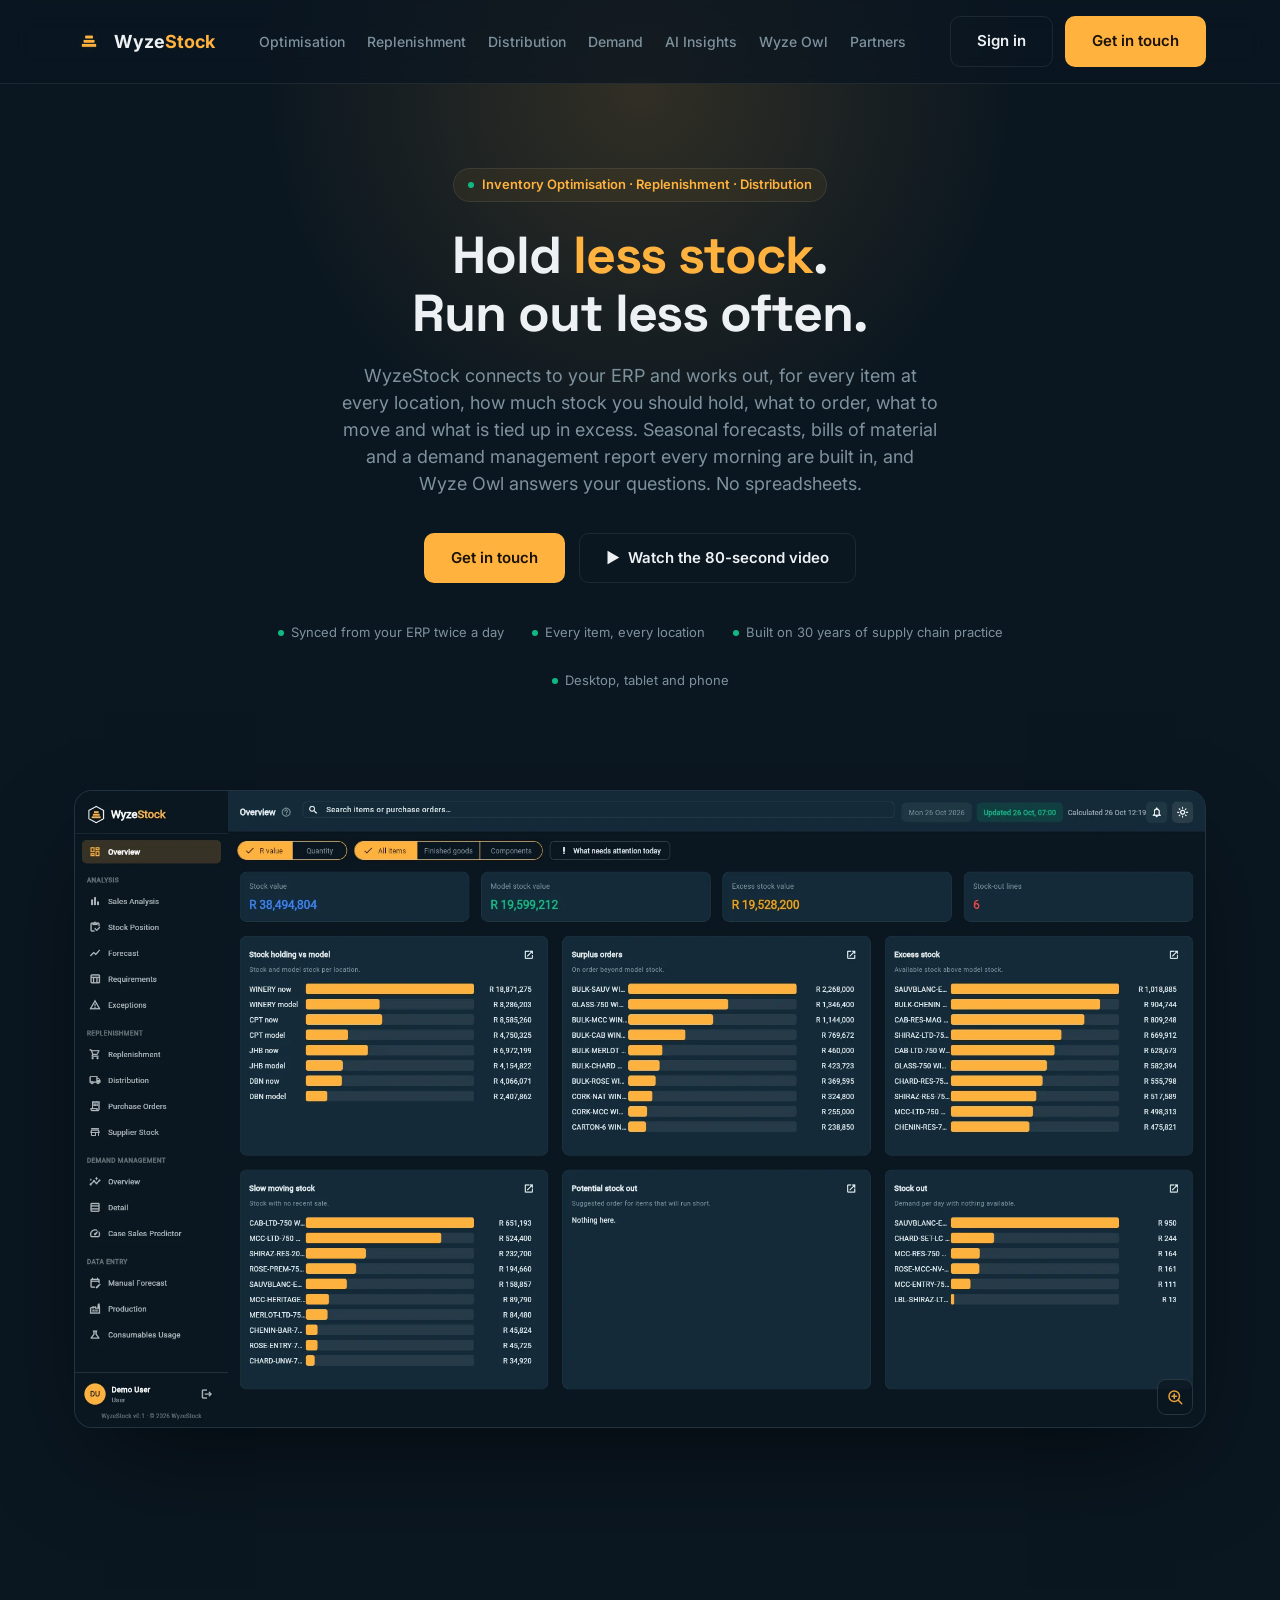
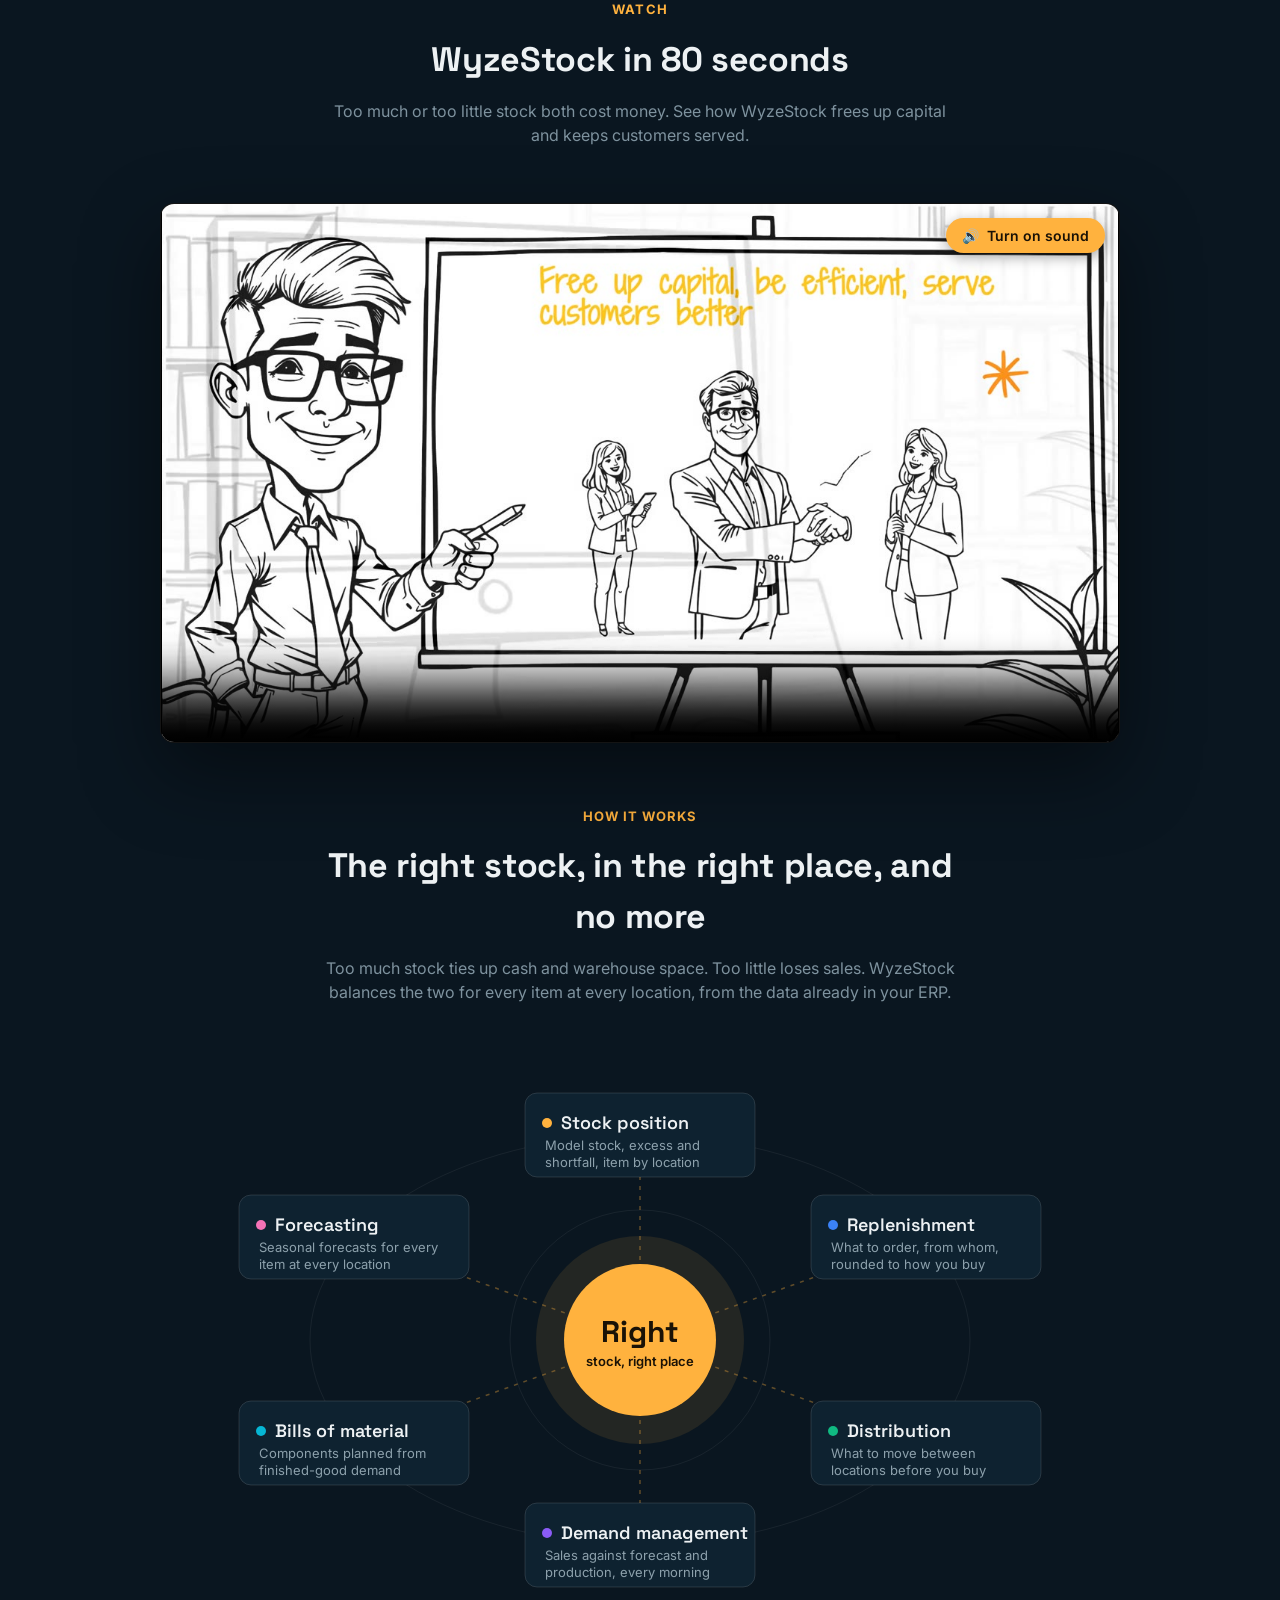
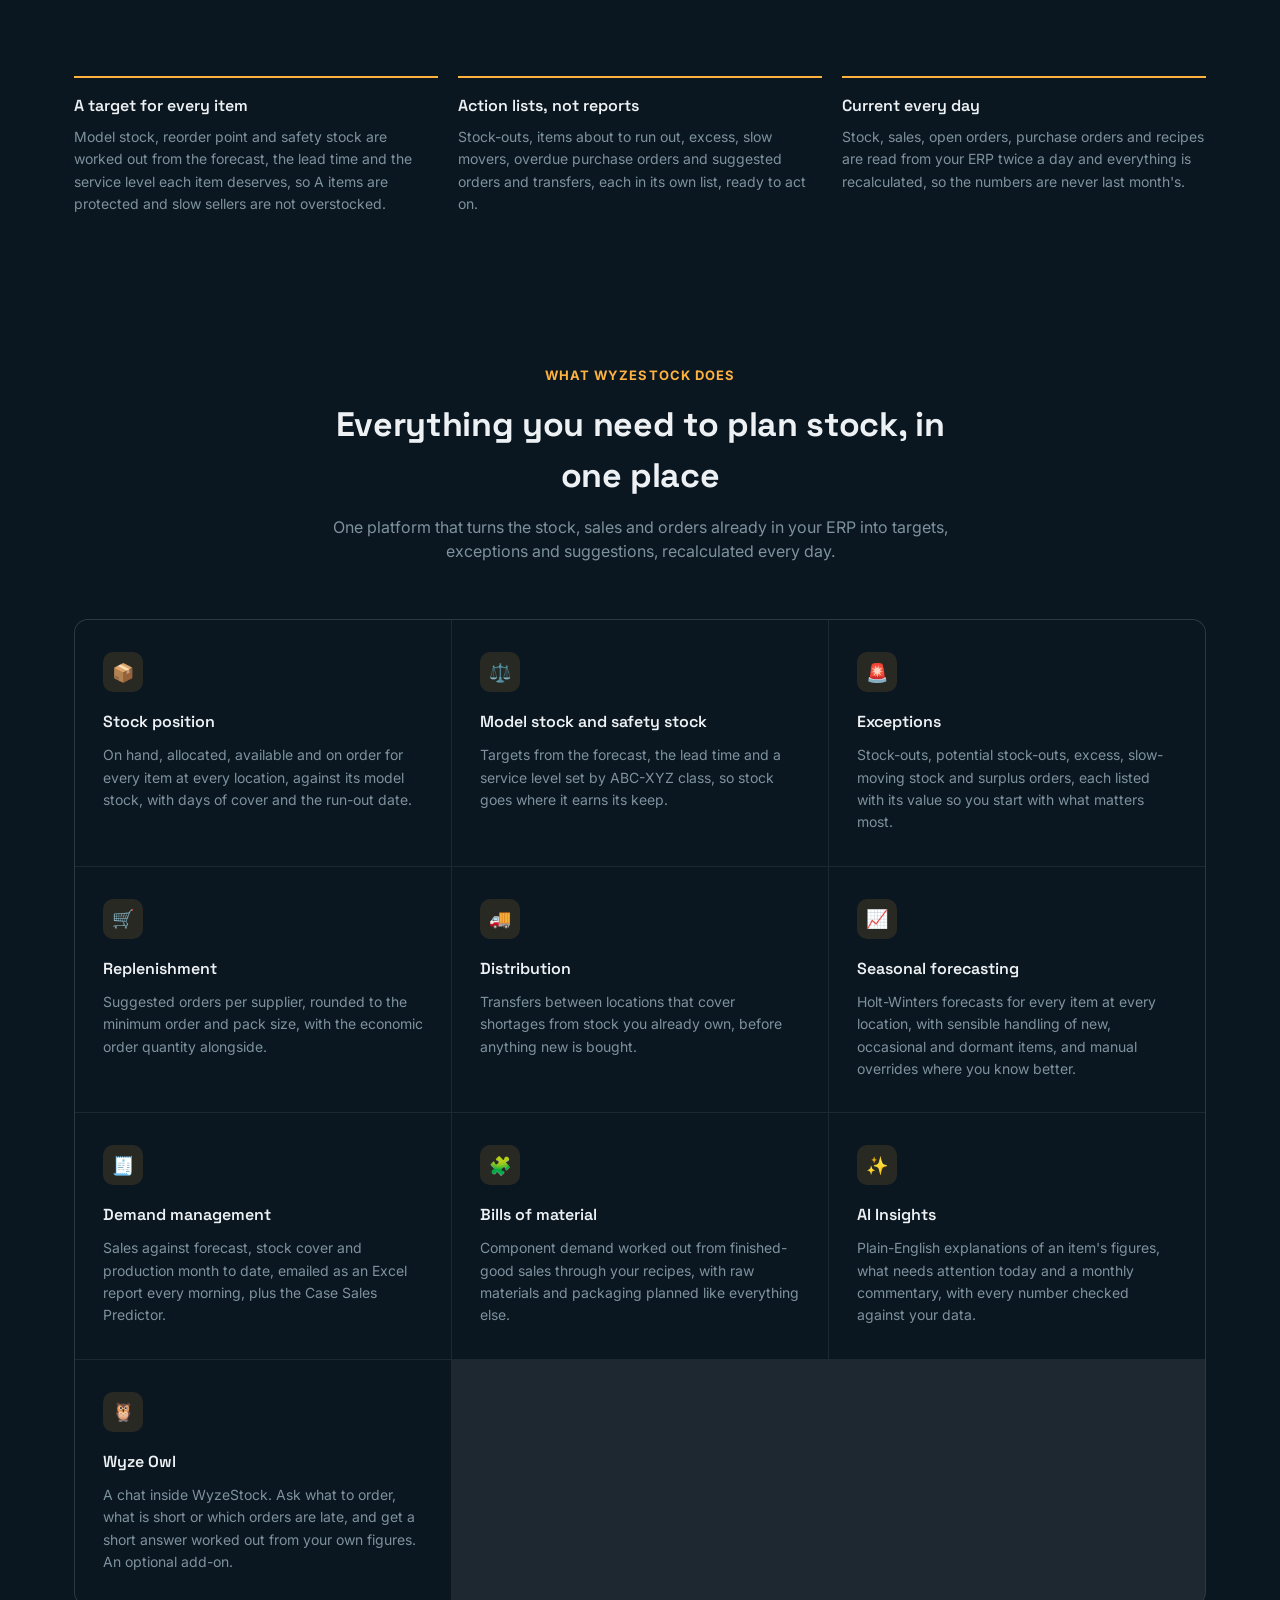
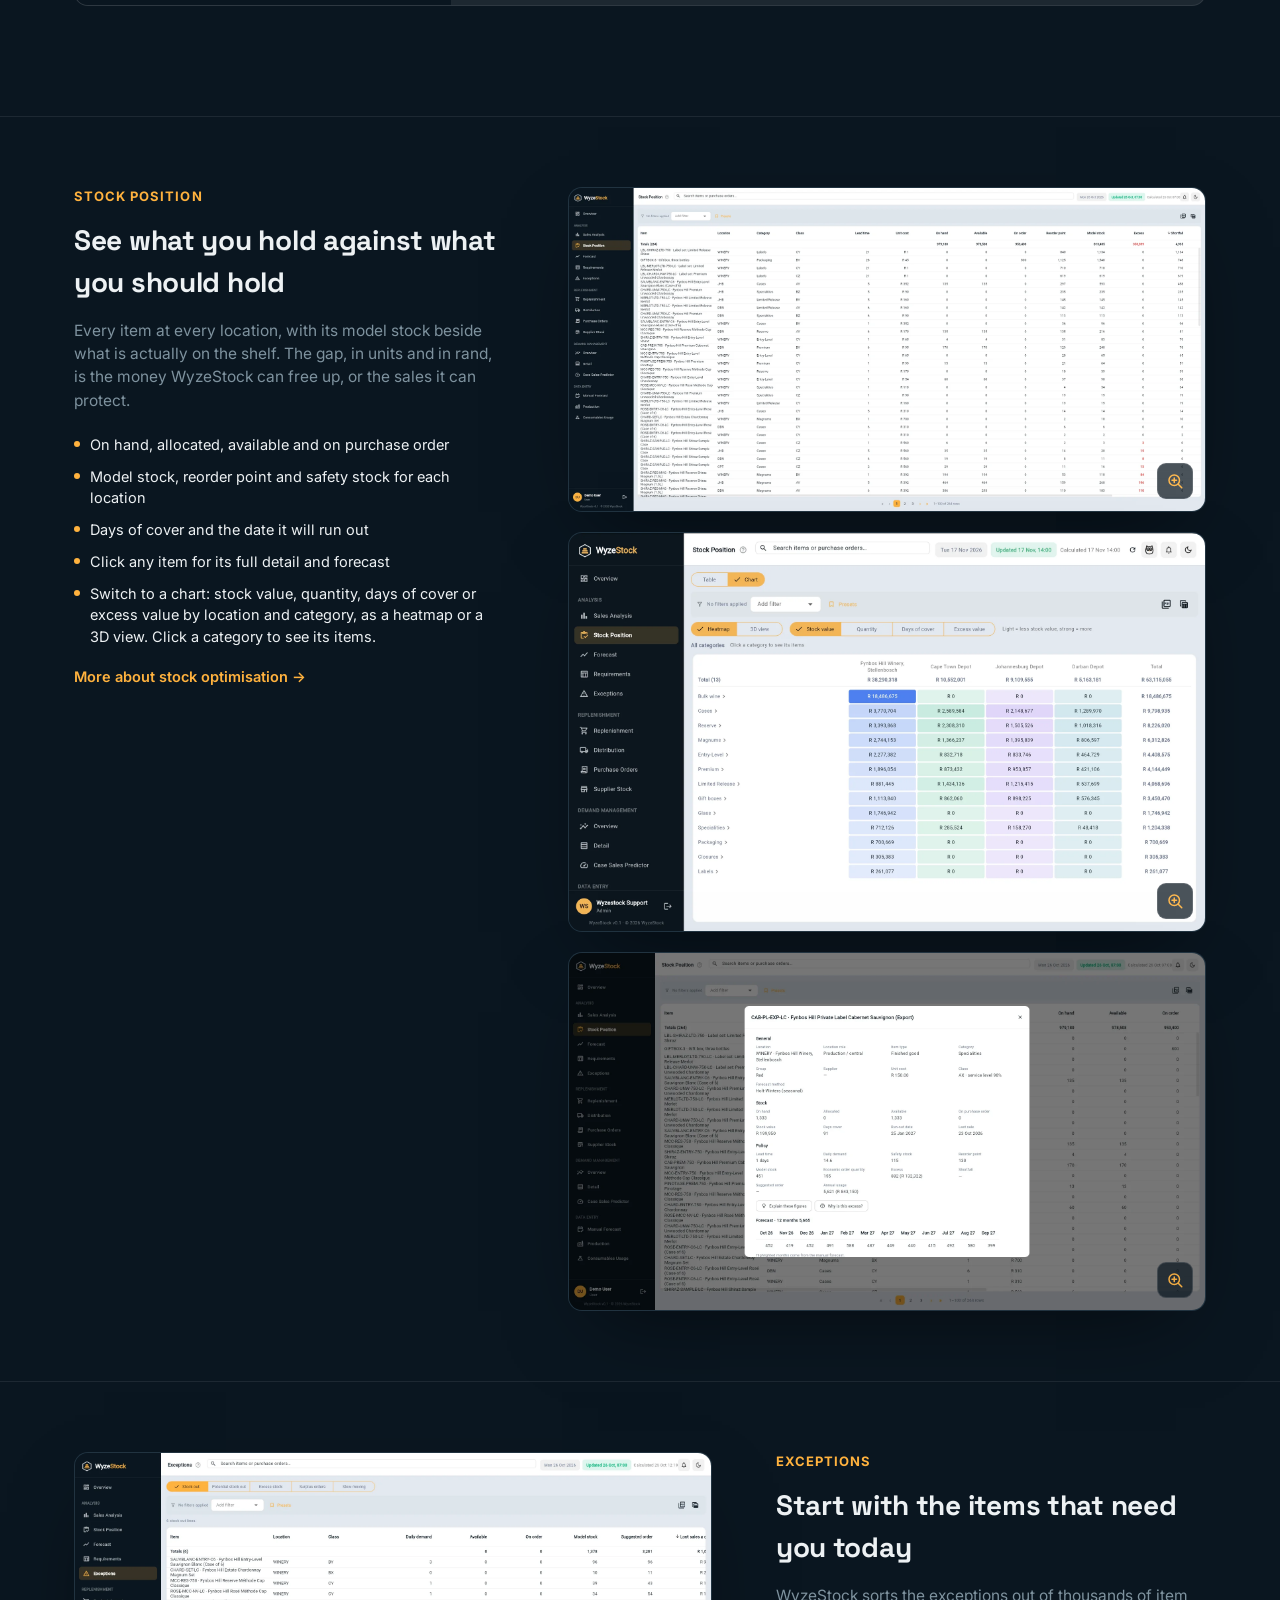
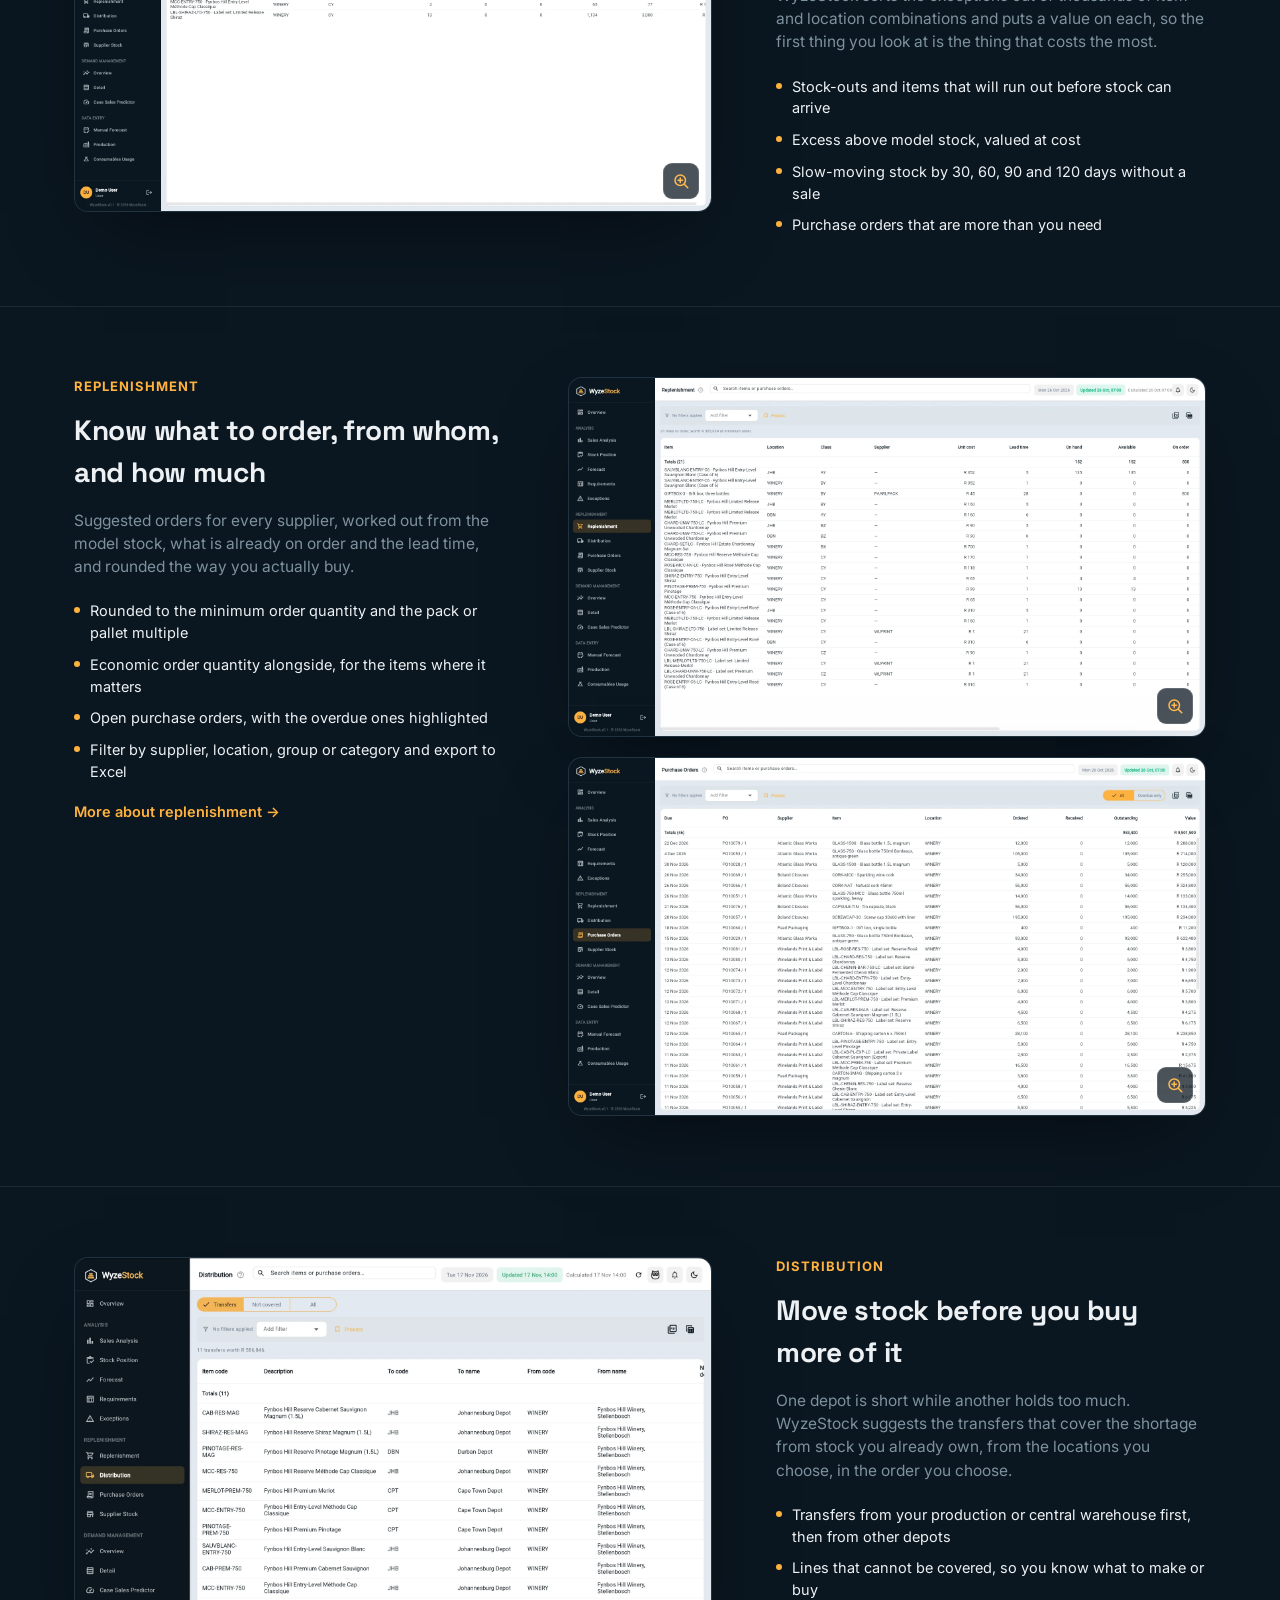
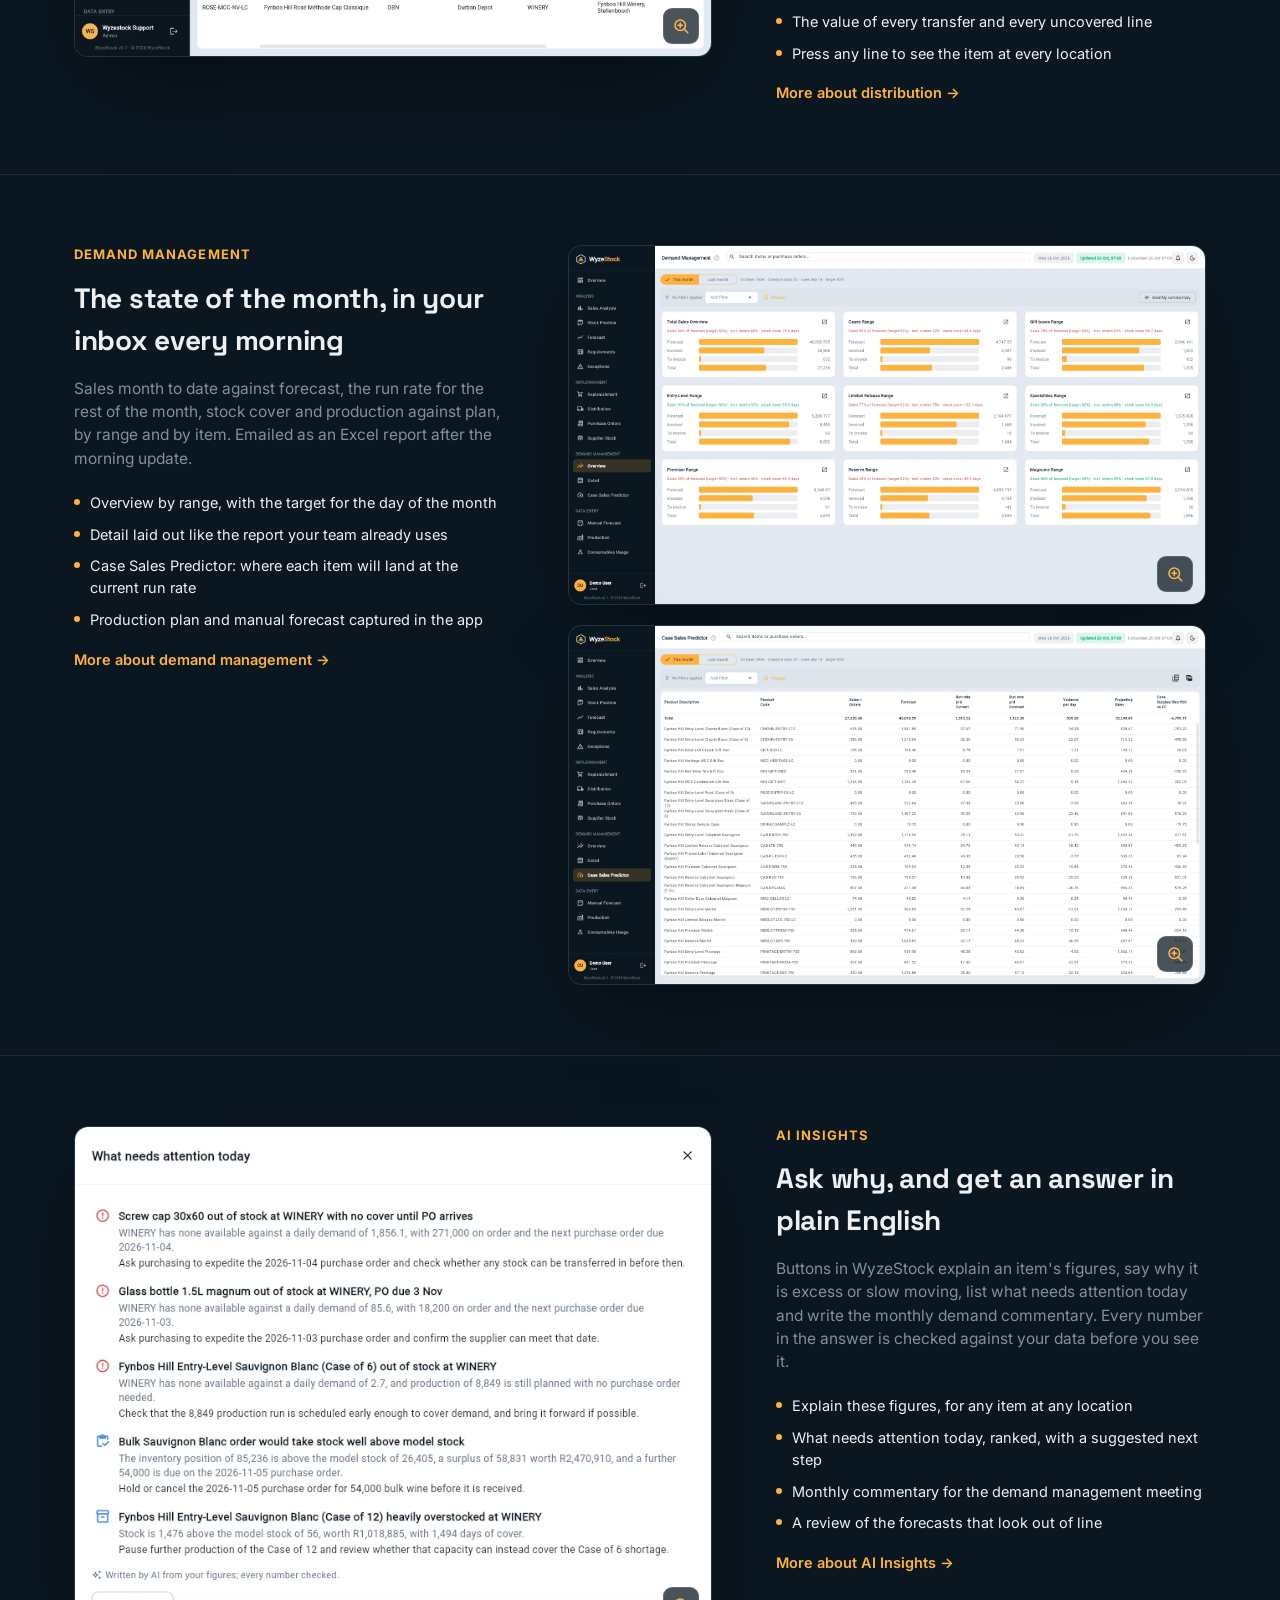
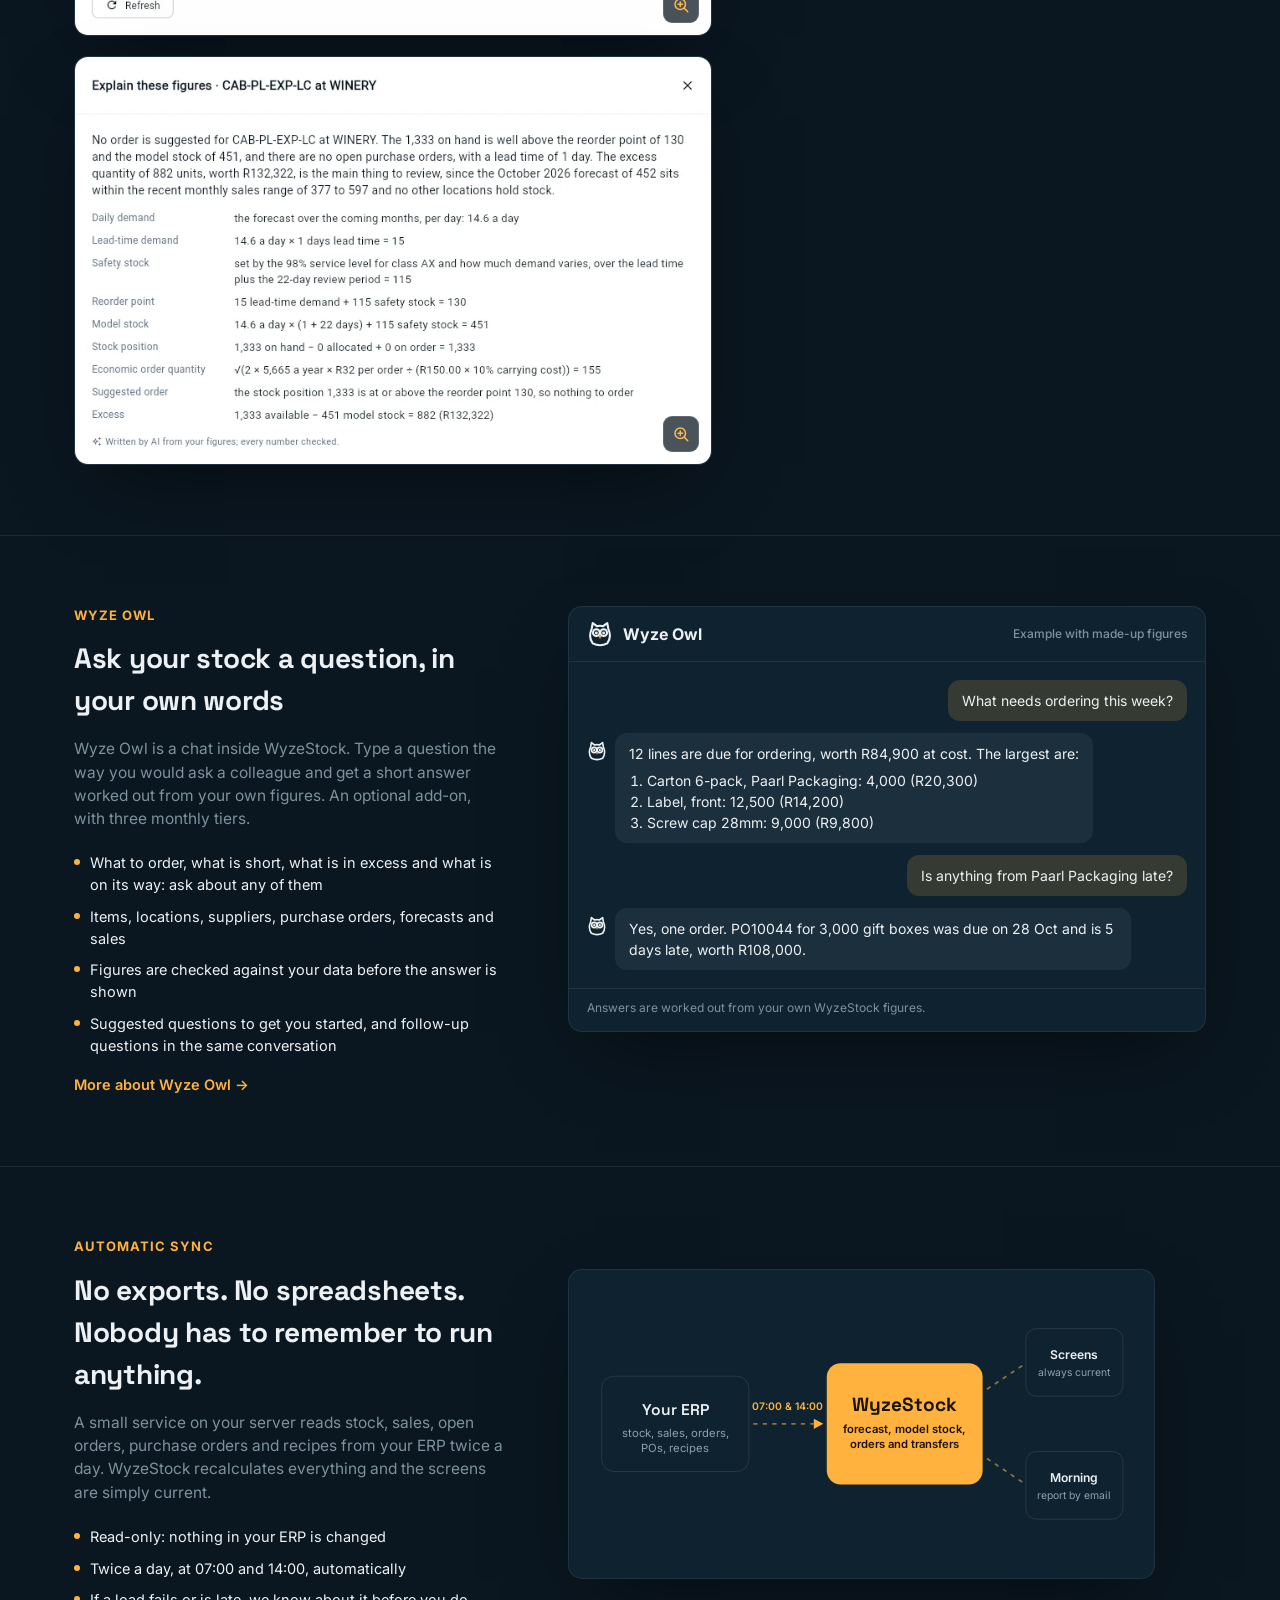
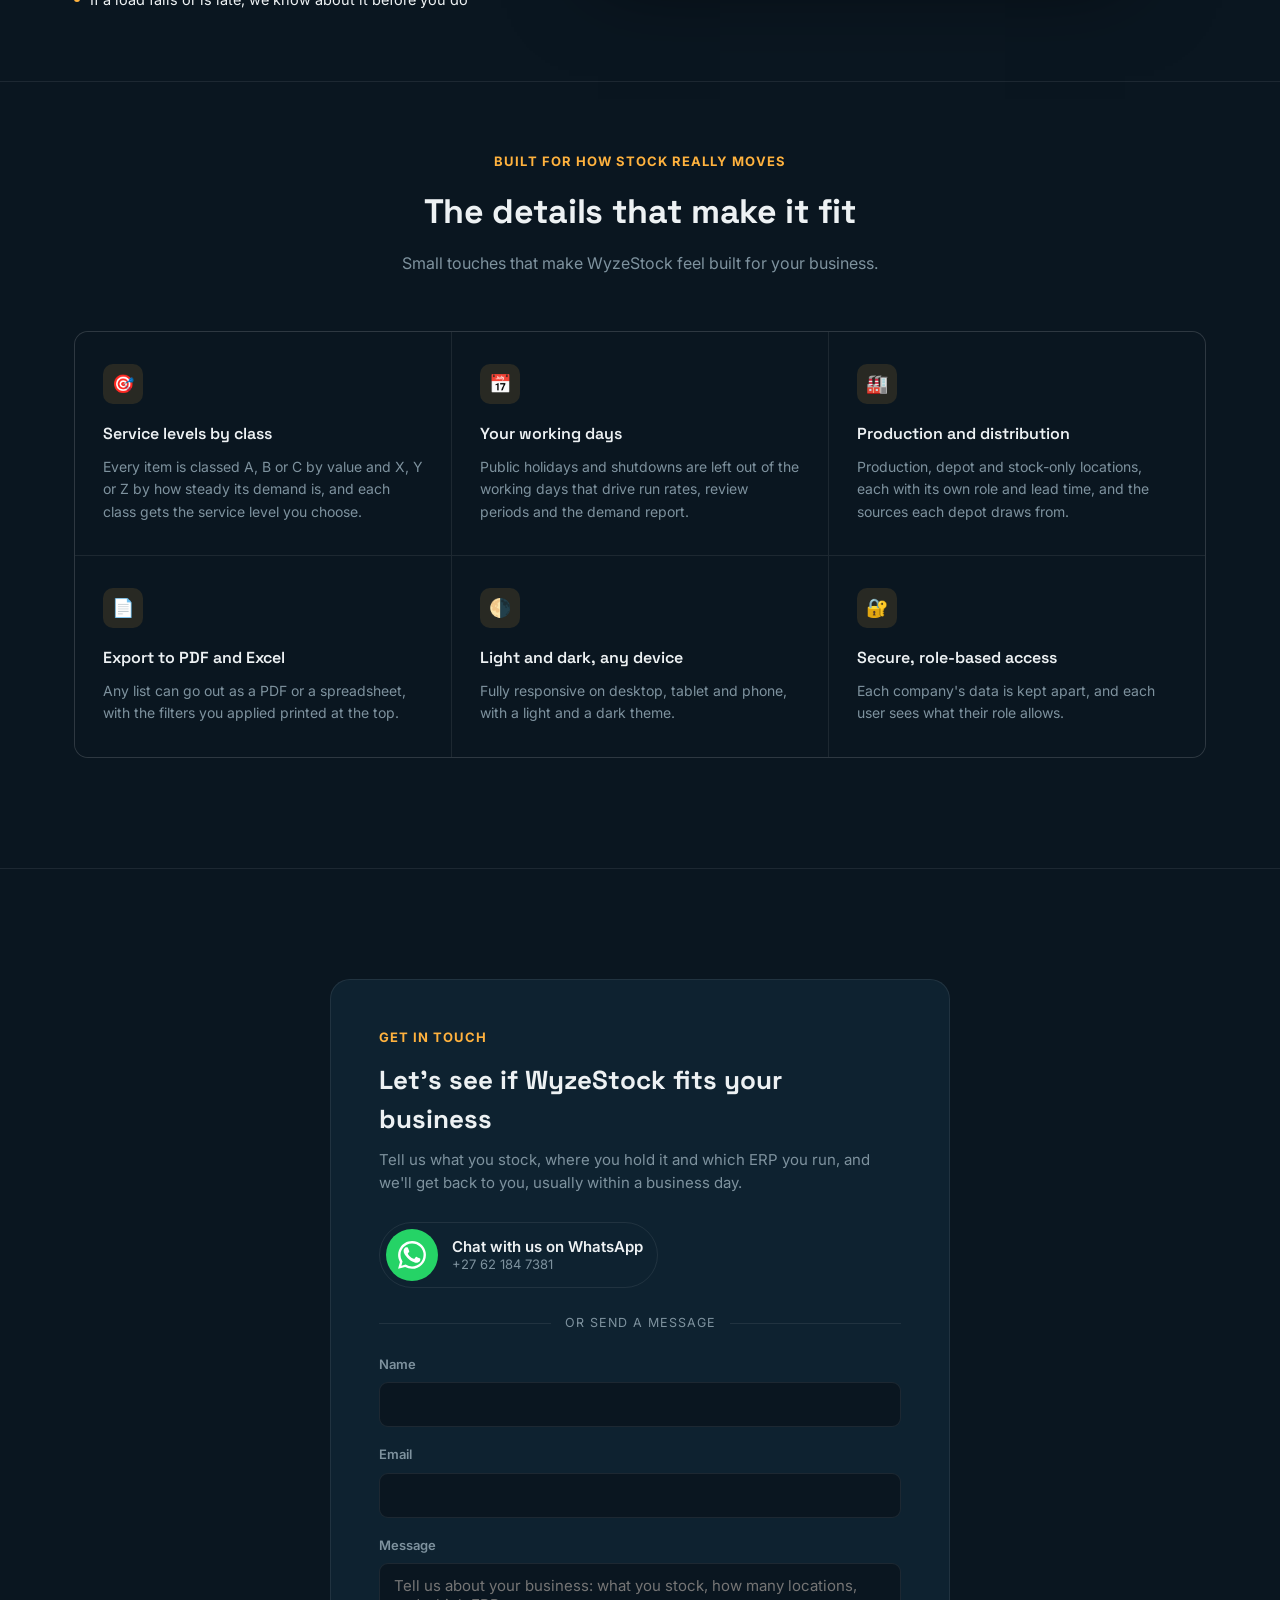
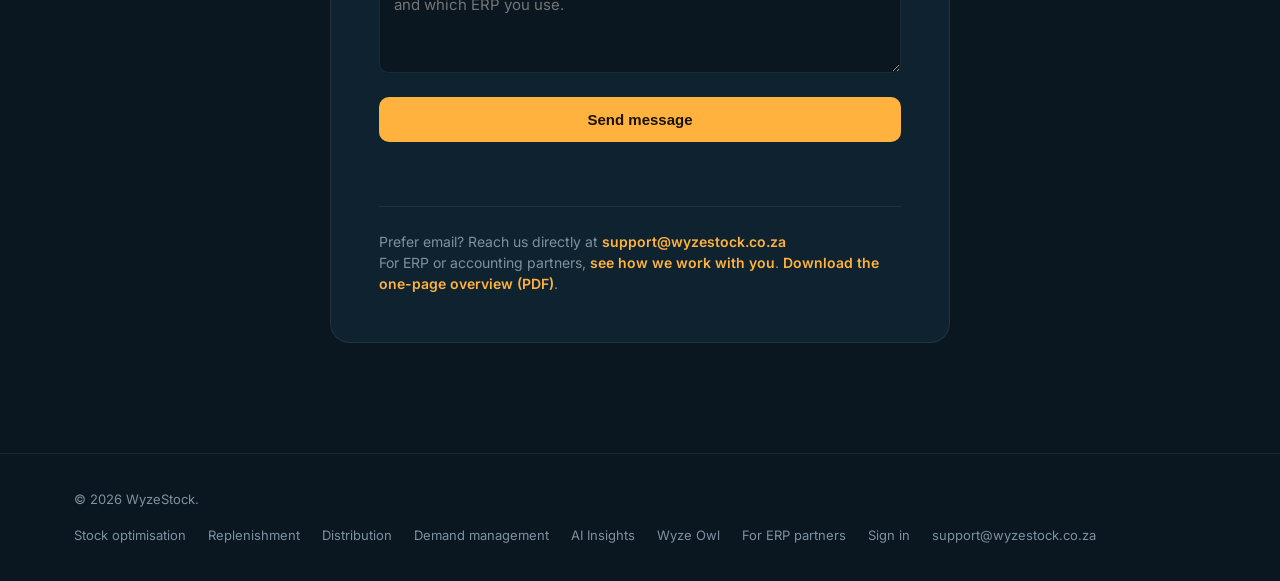
==== commit cfff1494: "Distribution screenshot with transfers; one-pager shows the Stock Position heatmap Co-Authored-By: C" ====
--- a/index.html
+++ b/index.html
@@ -1057,7 +1057,7 @@
           <a class="learn-more" href="/distribution/">More about distribution &rarr;</a>
         </div>
         <div class="showcase-image">
-          <div class="showcase-frame"><img src="/images/distribution.webp?v=262406ea" alt="WyzeStock Distribution: suggested transfers from the winery to the Cape Town, Johannesburg and Durban depots" loading="lazy"></div>
+          <div class="showcase-frame"><img src="/images/distribution.webp?v=eeb4d5e4" alt="WyzeStock Distribution: suggested transfers from the winery to the Cape Town, Johannesburg and Durban depots" loading="lazy"></div>
         </div>
       </div>
     </div>
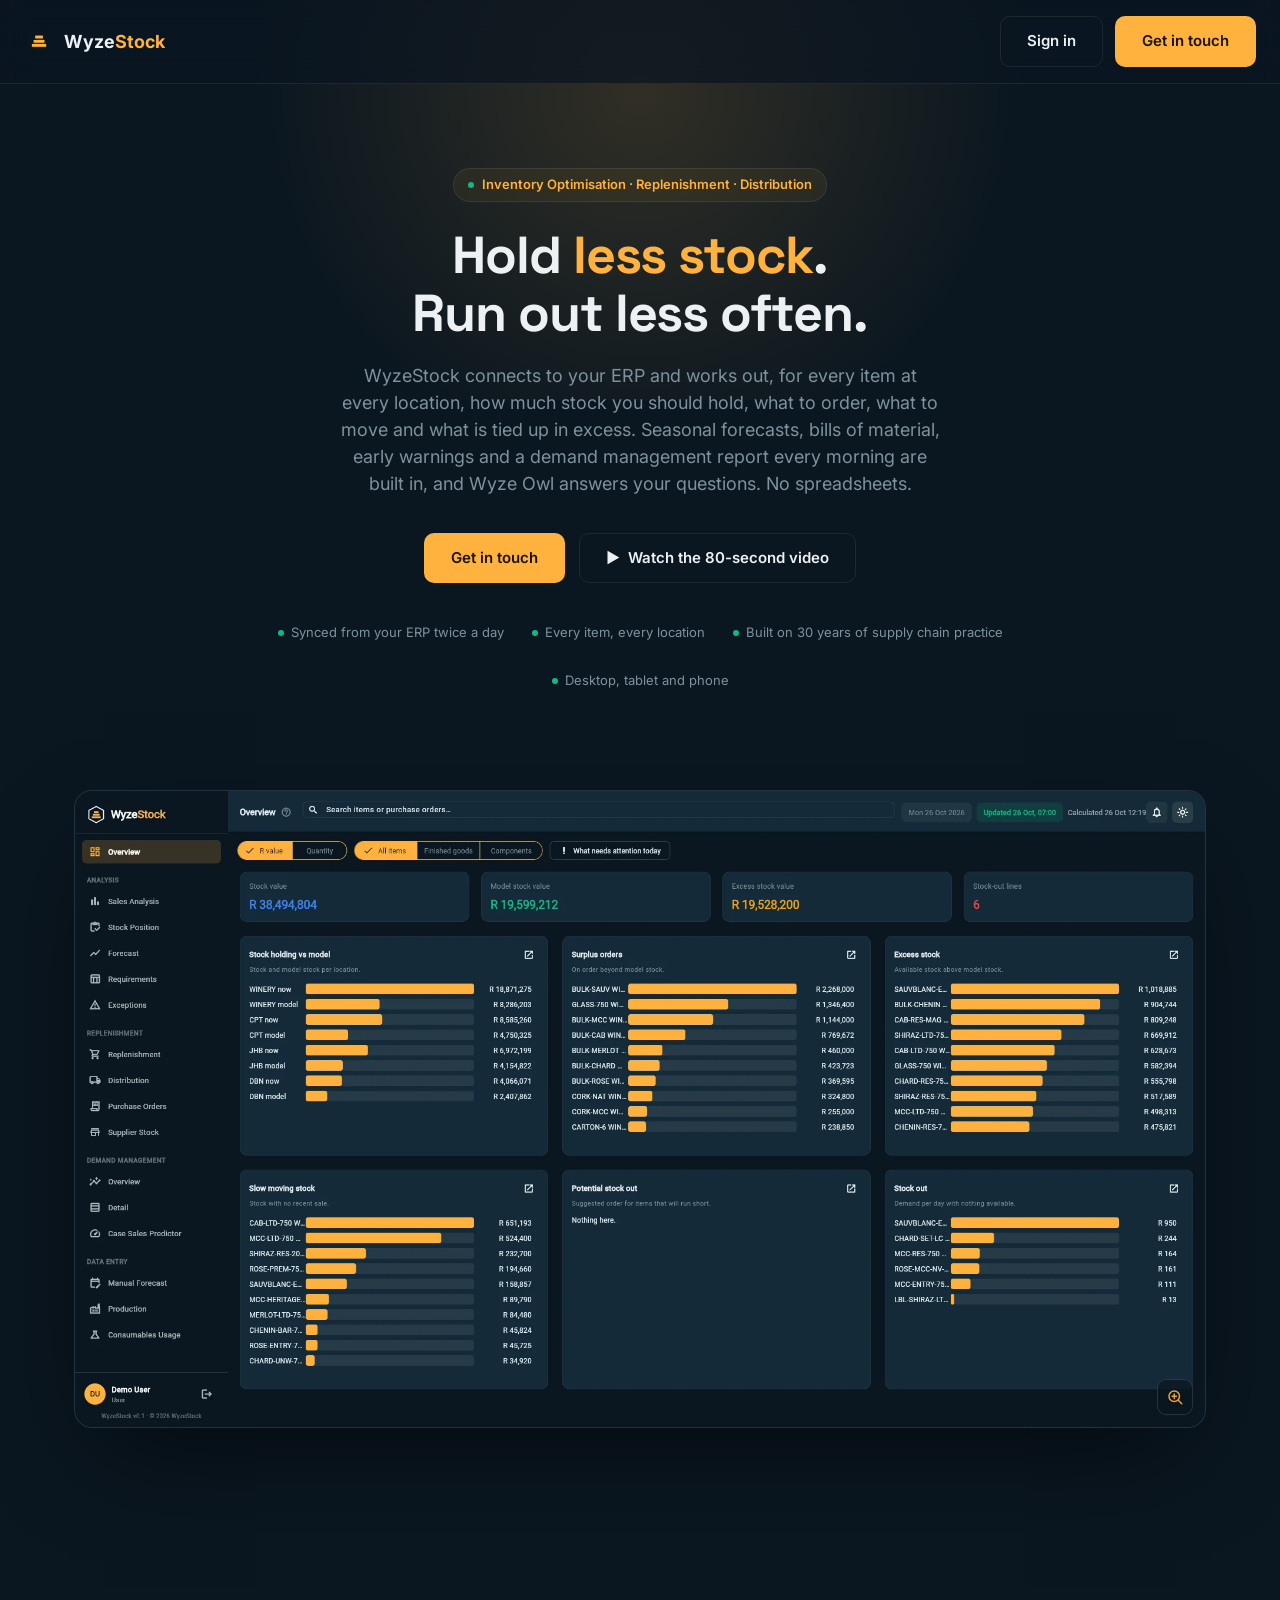
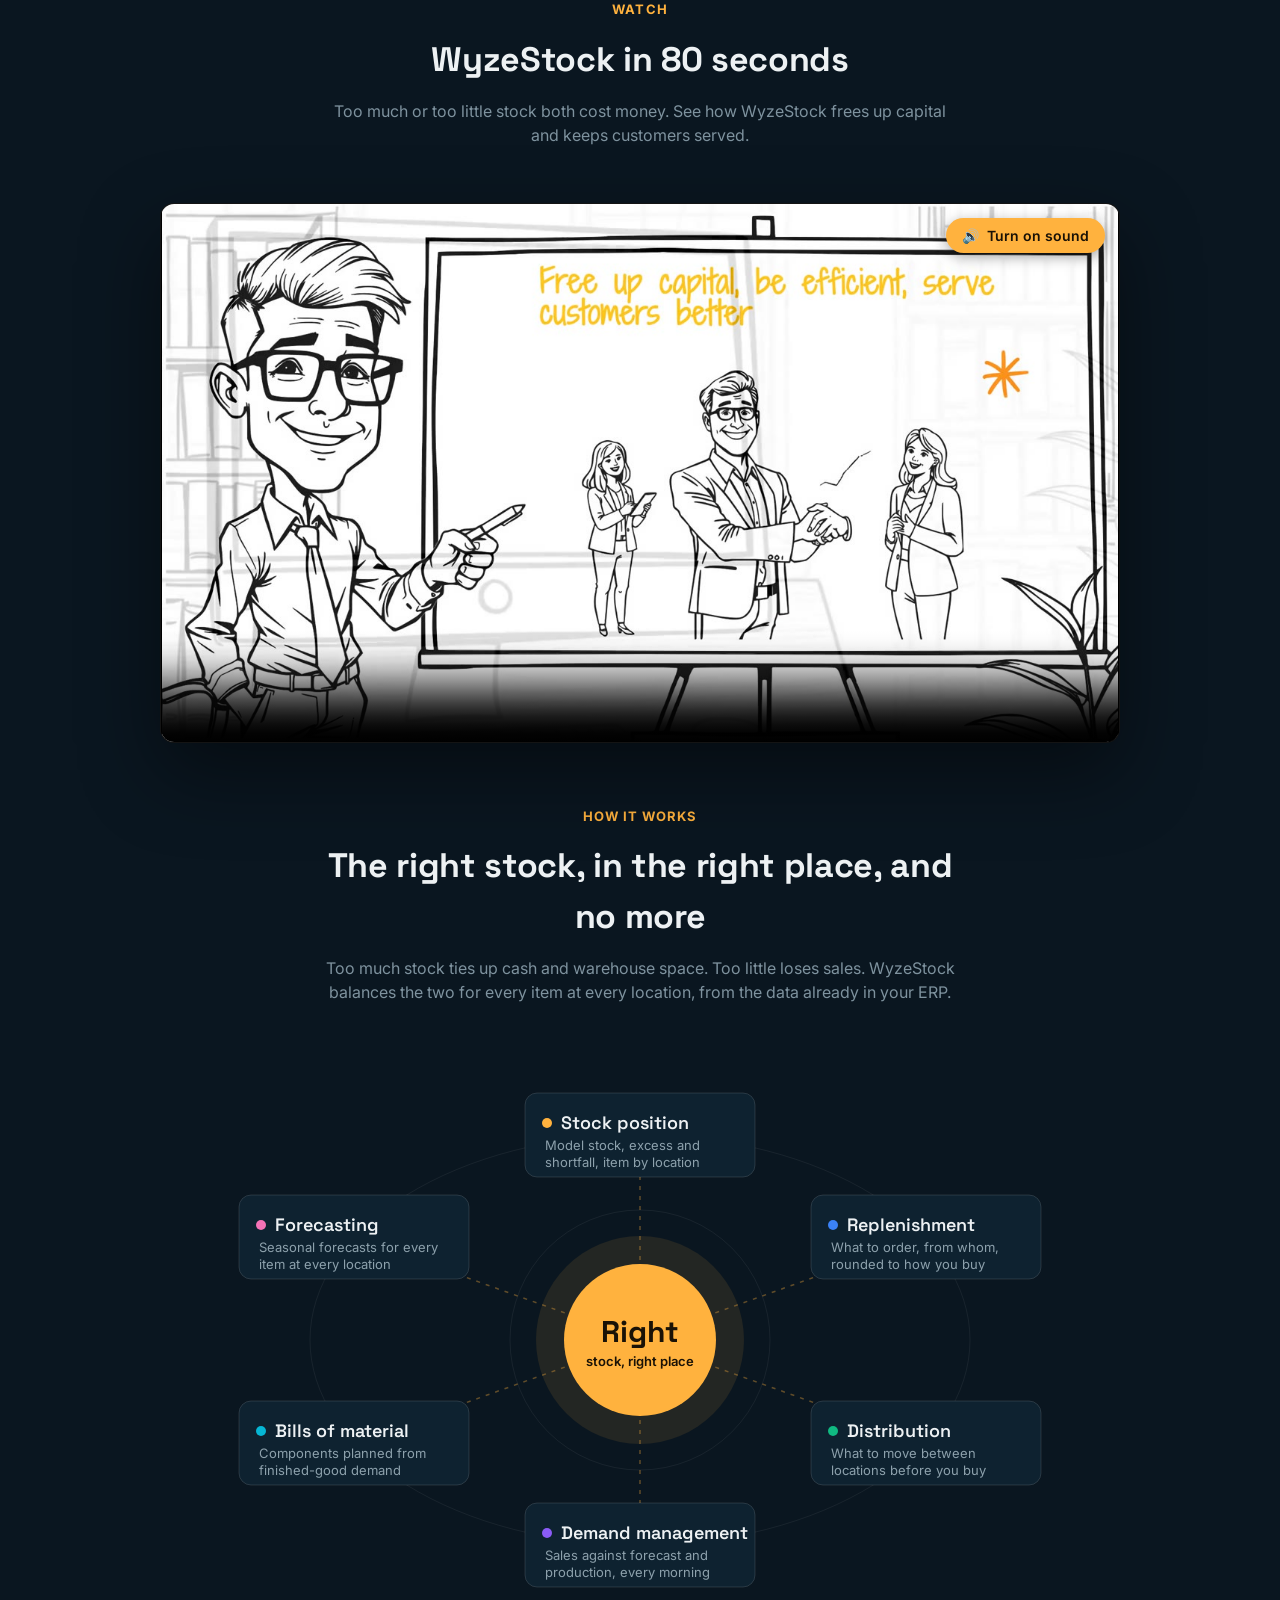
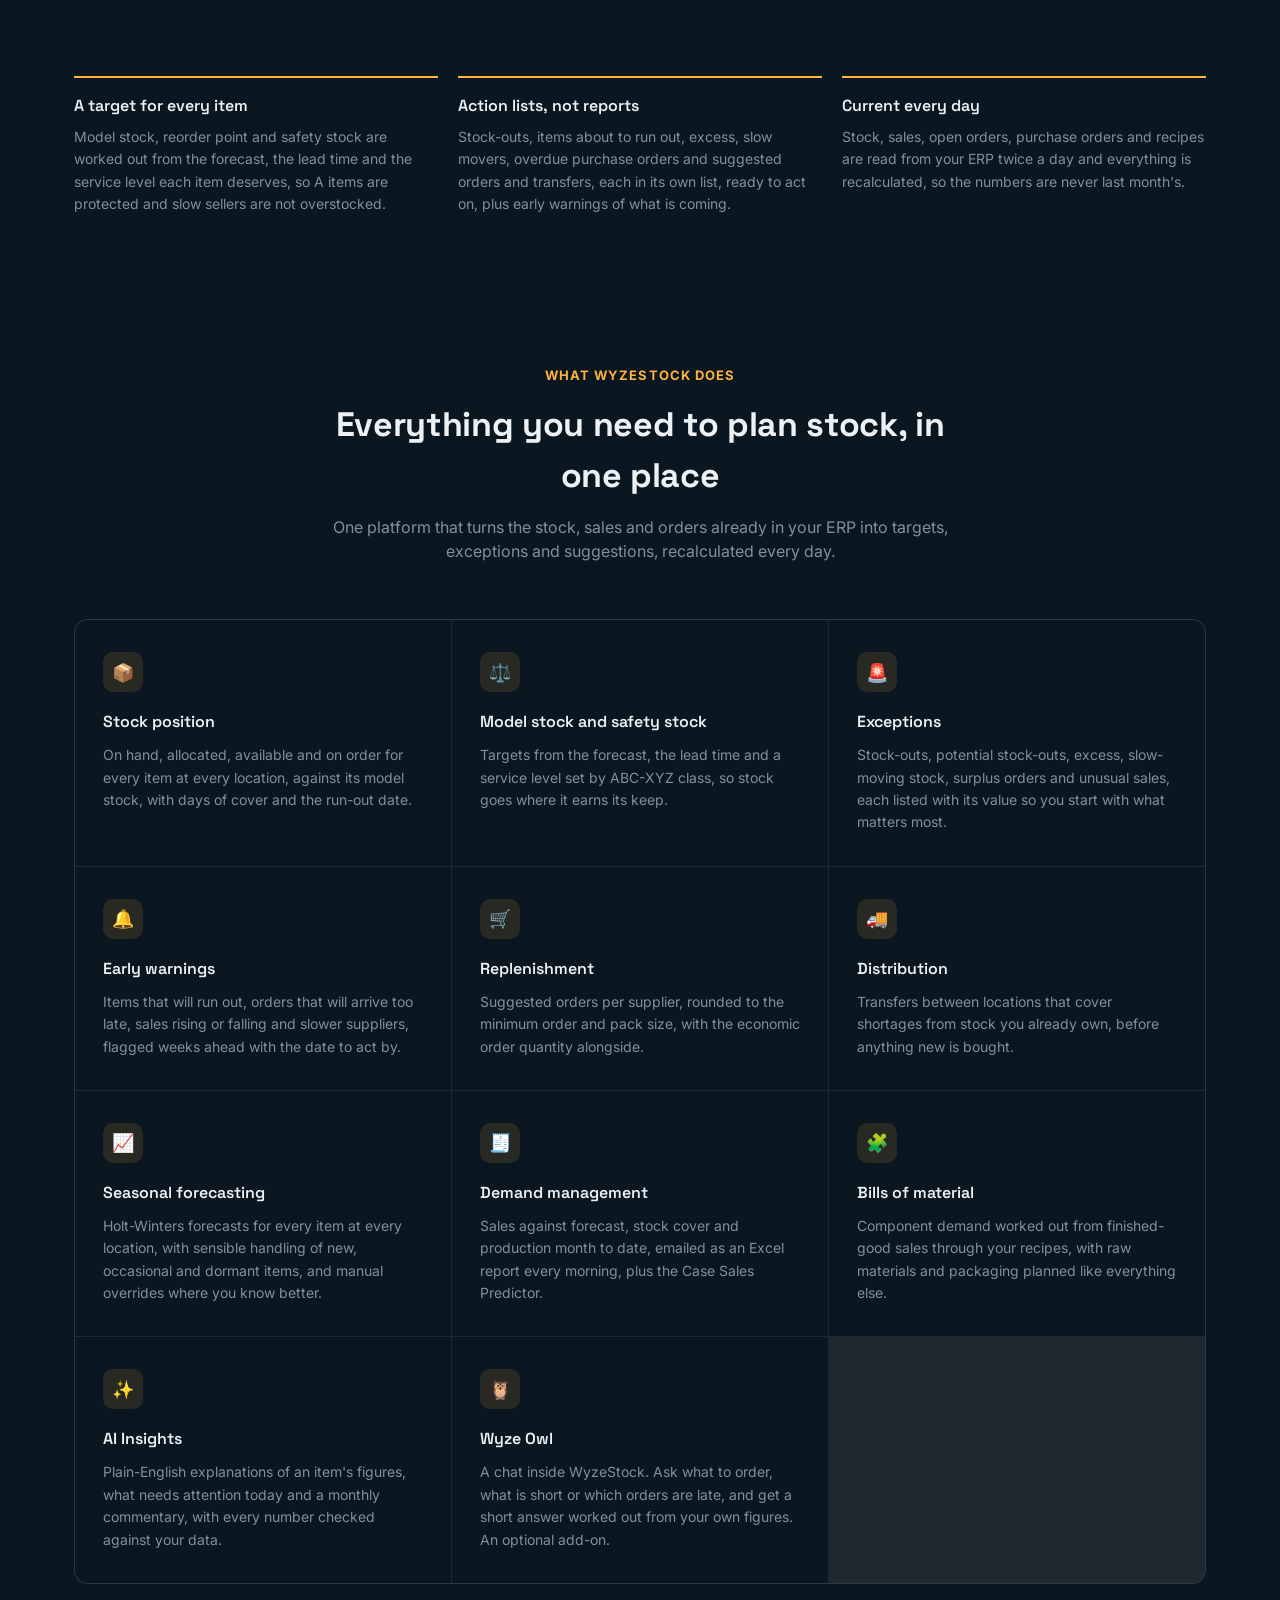
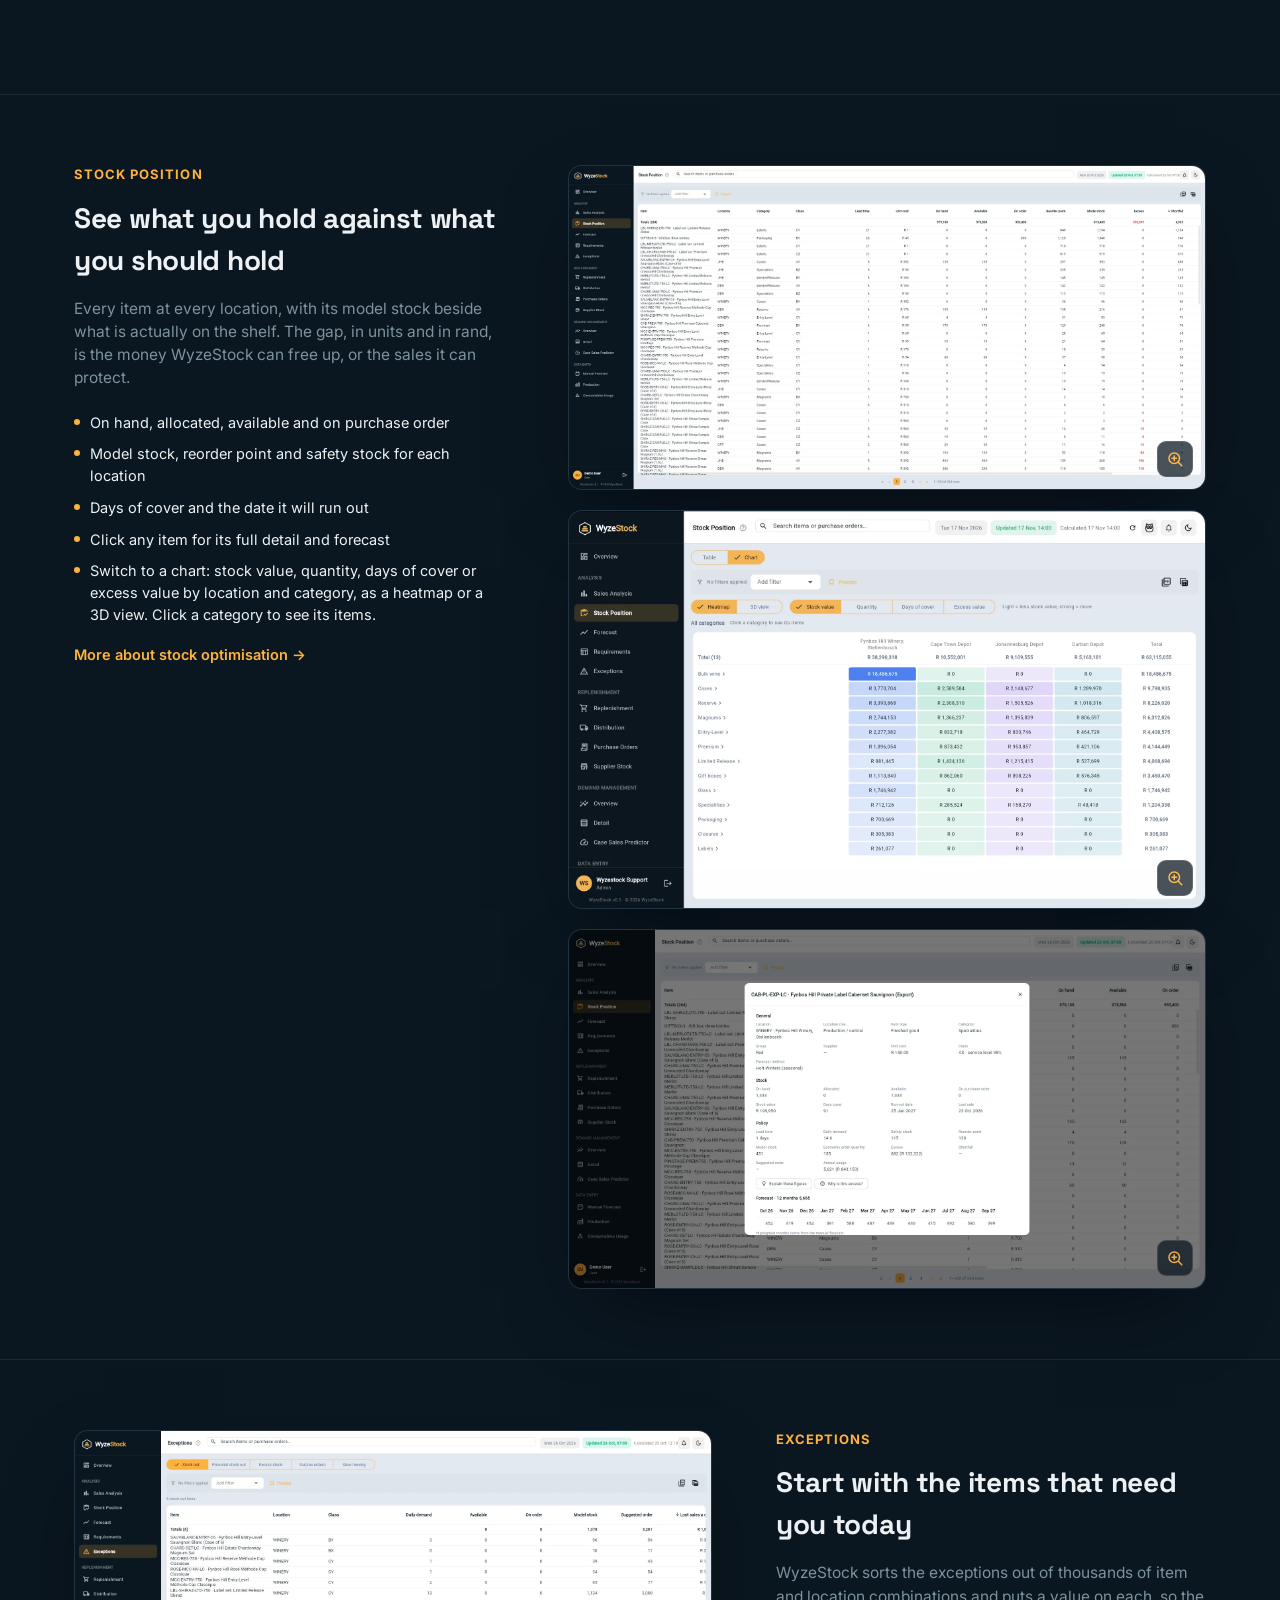
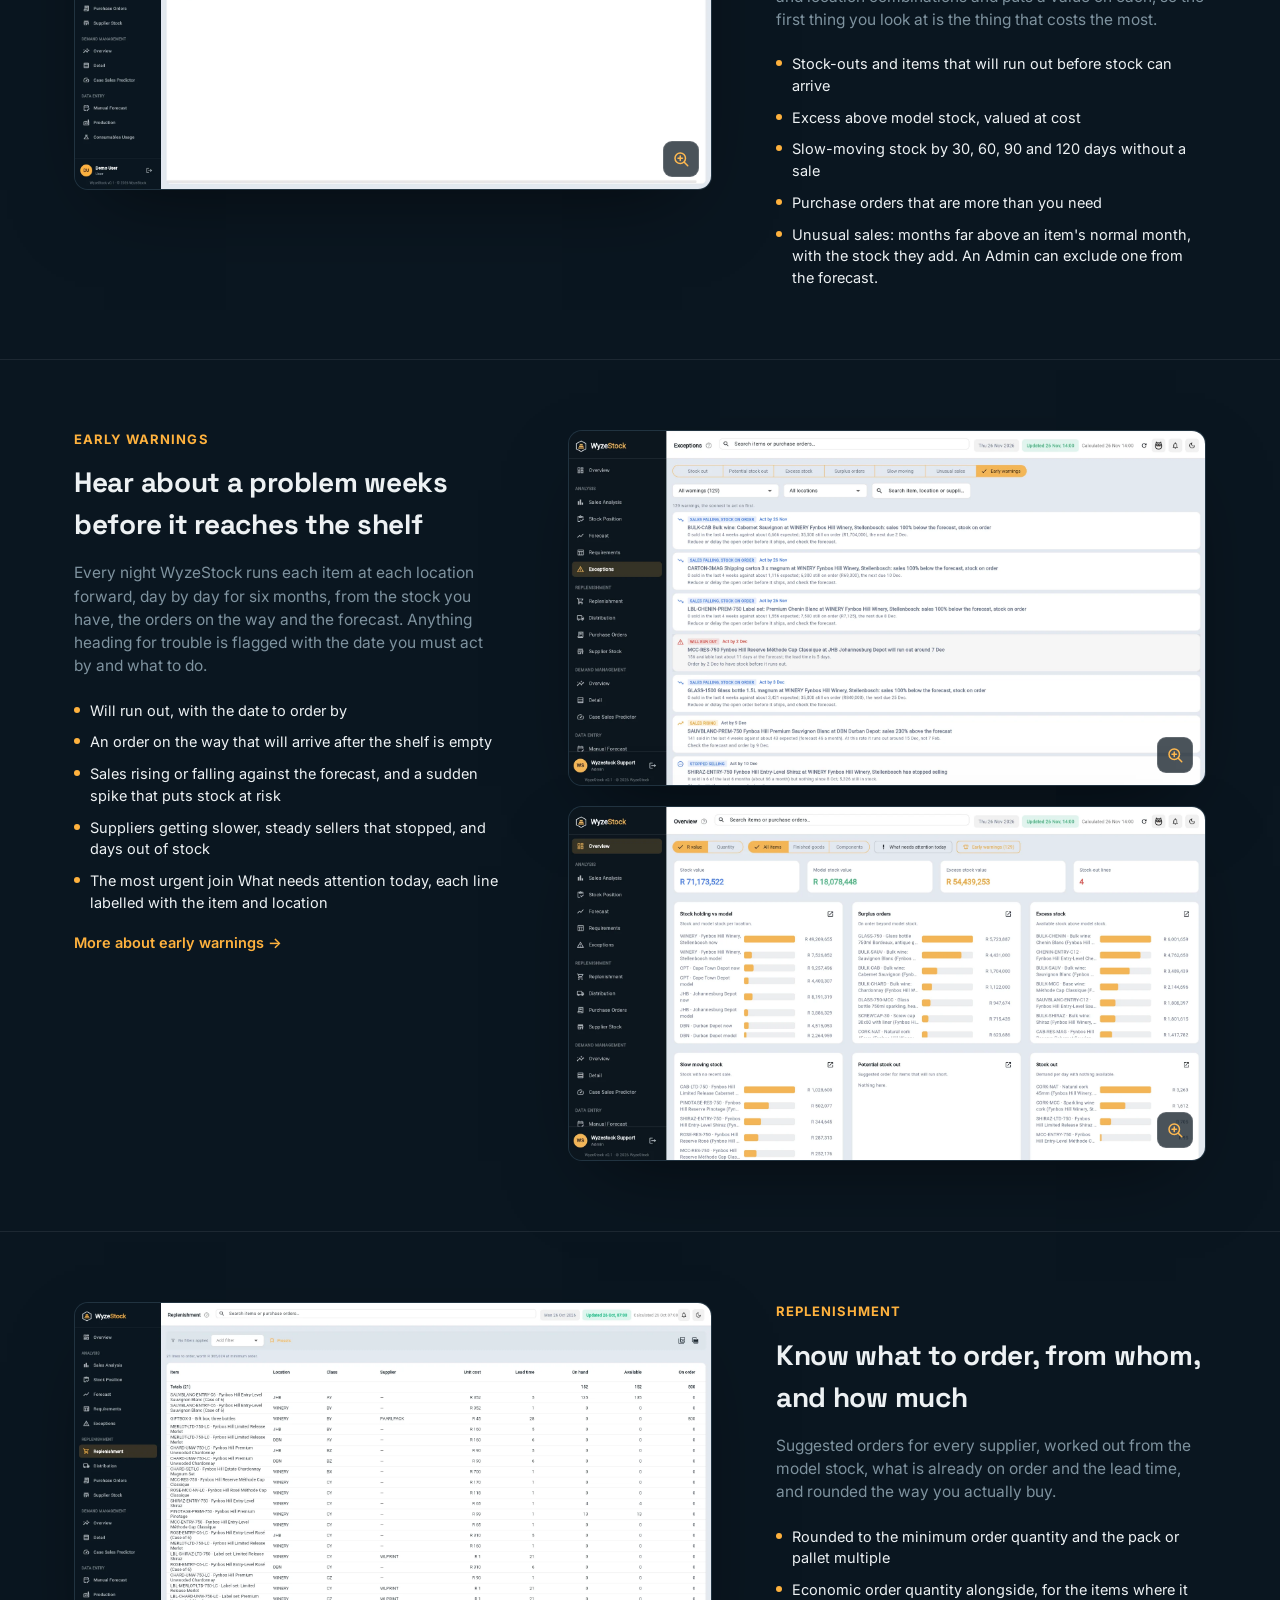
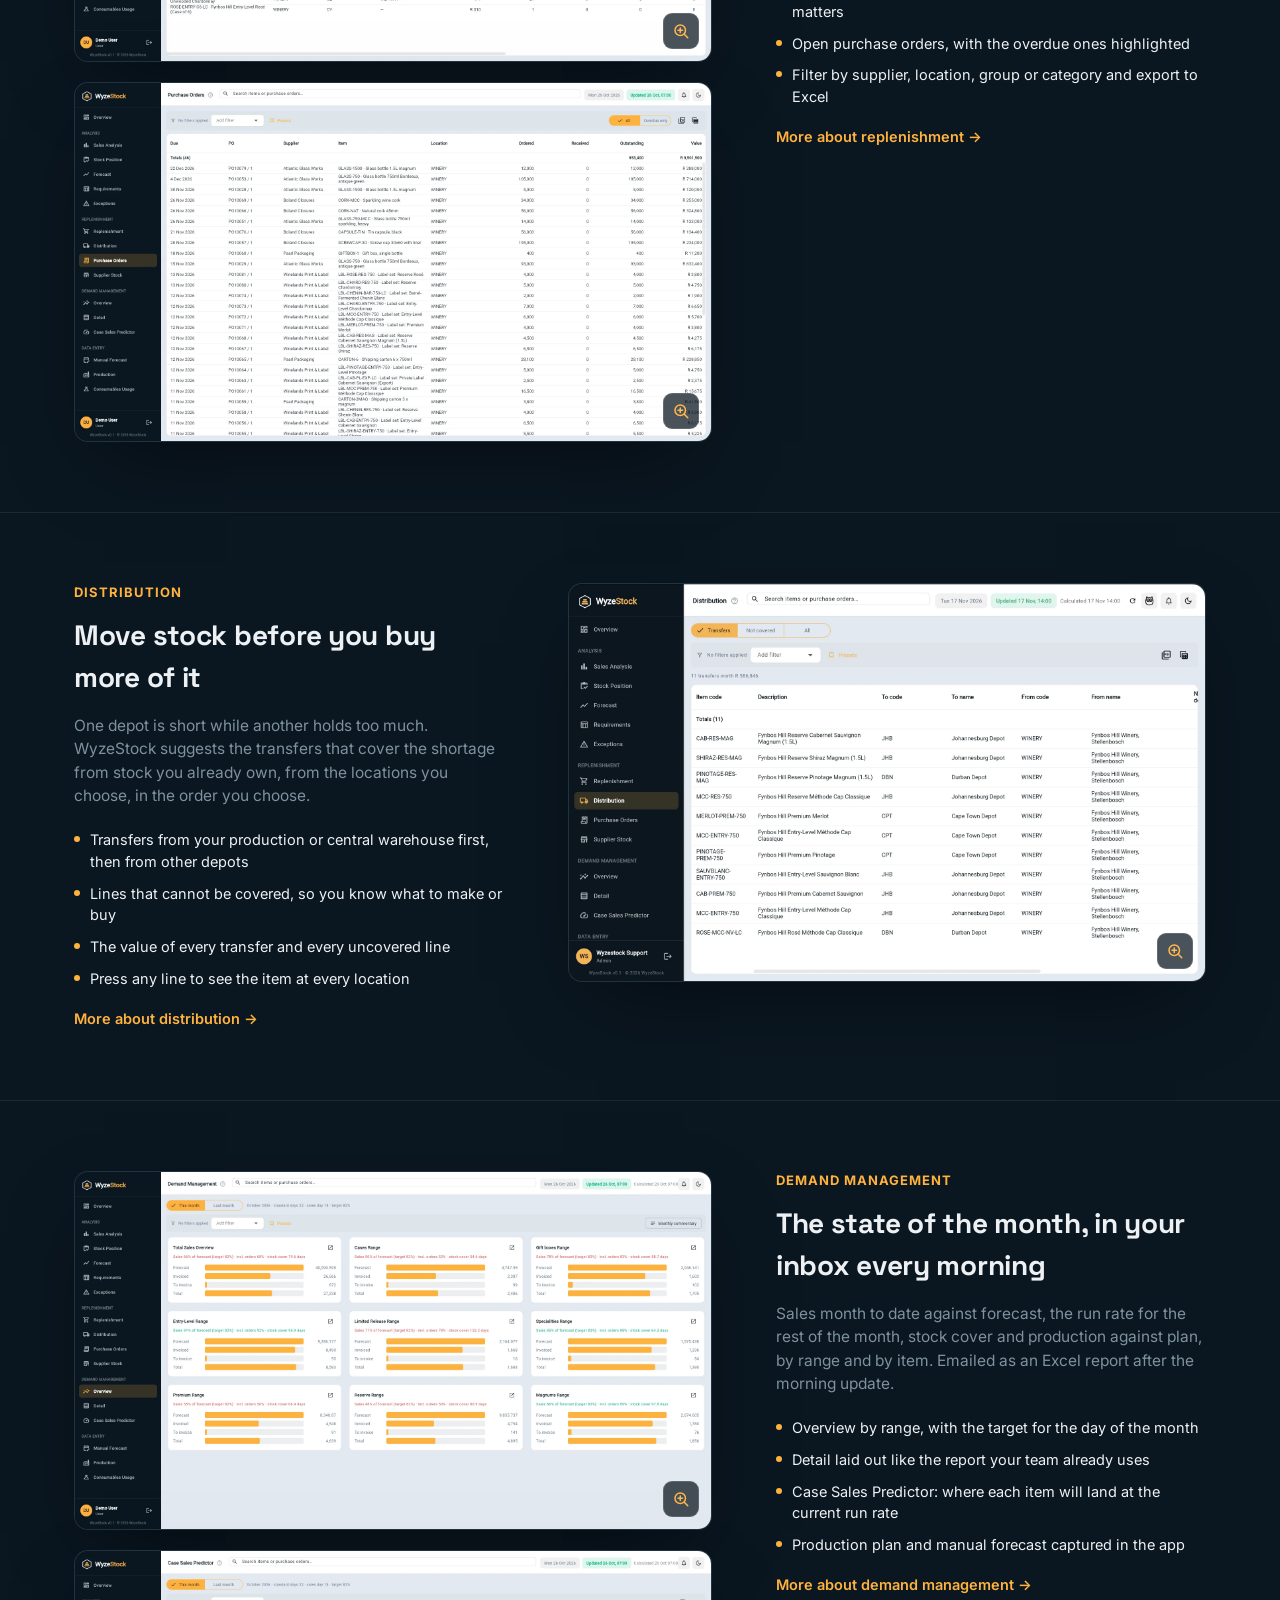
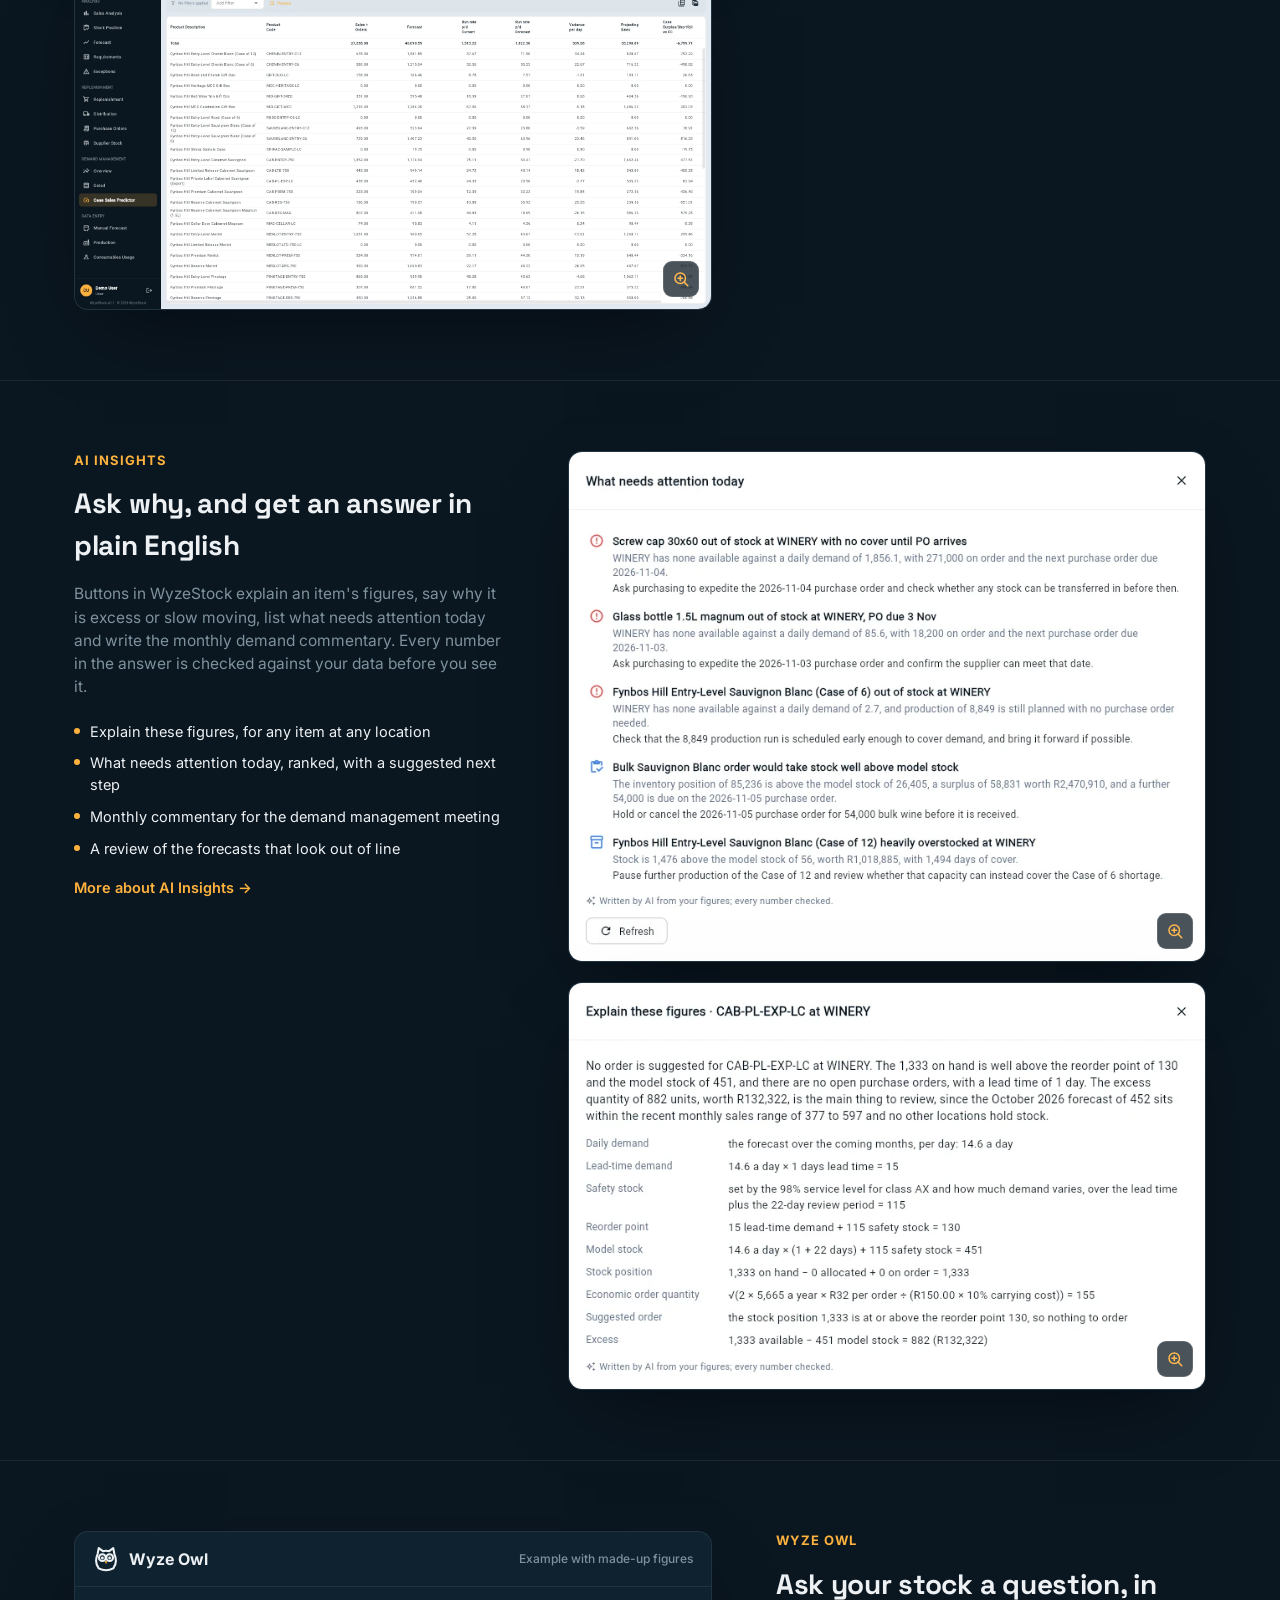
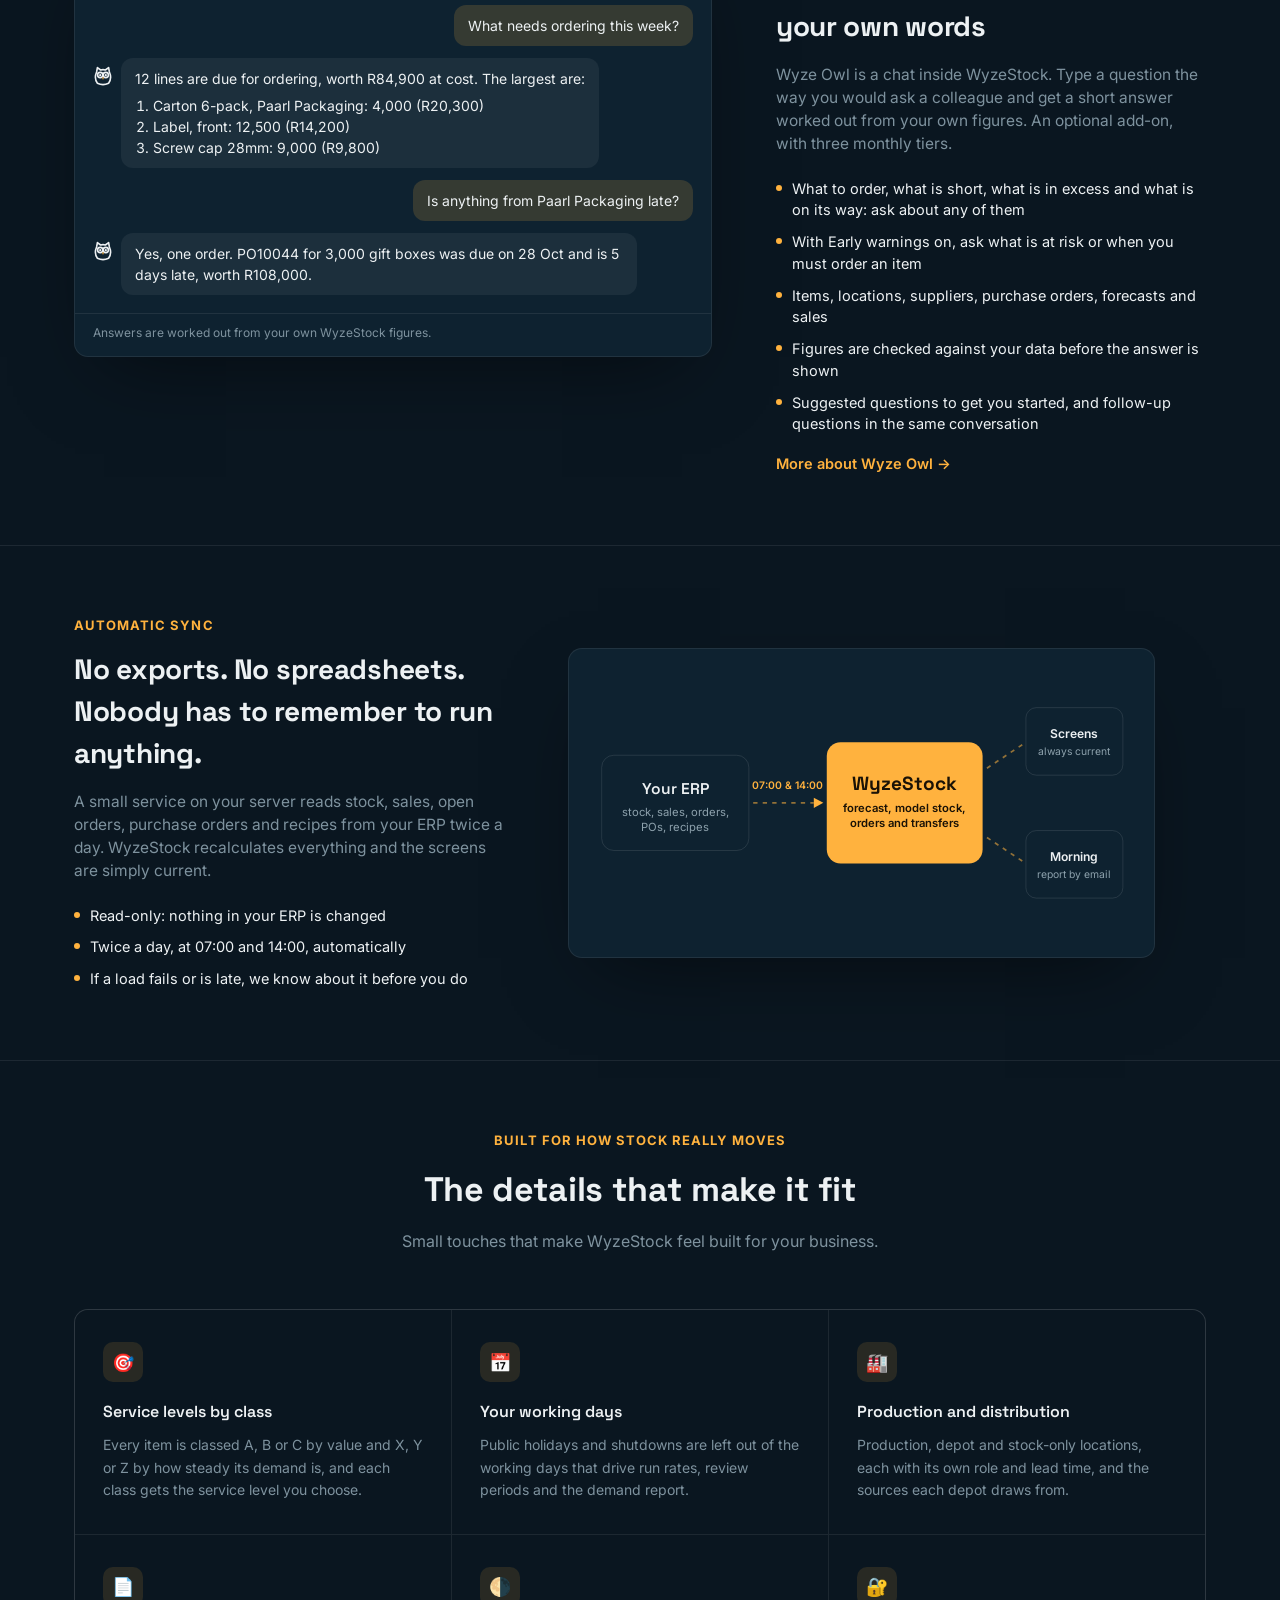
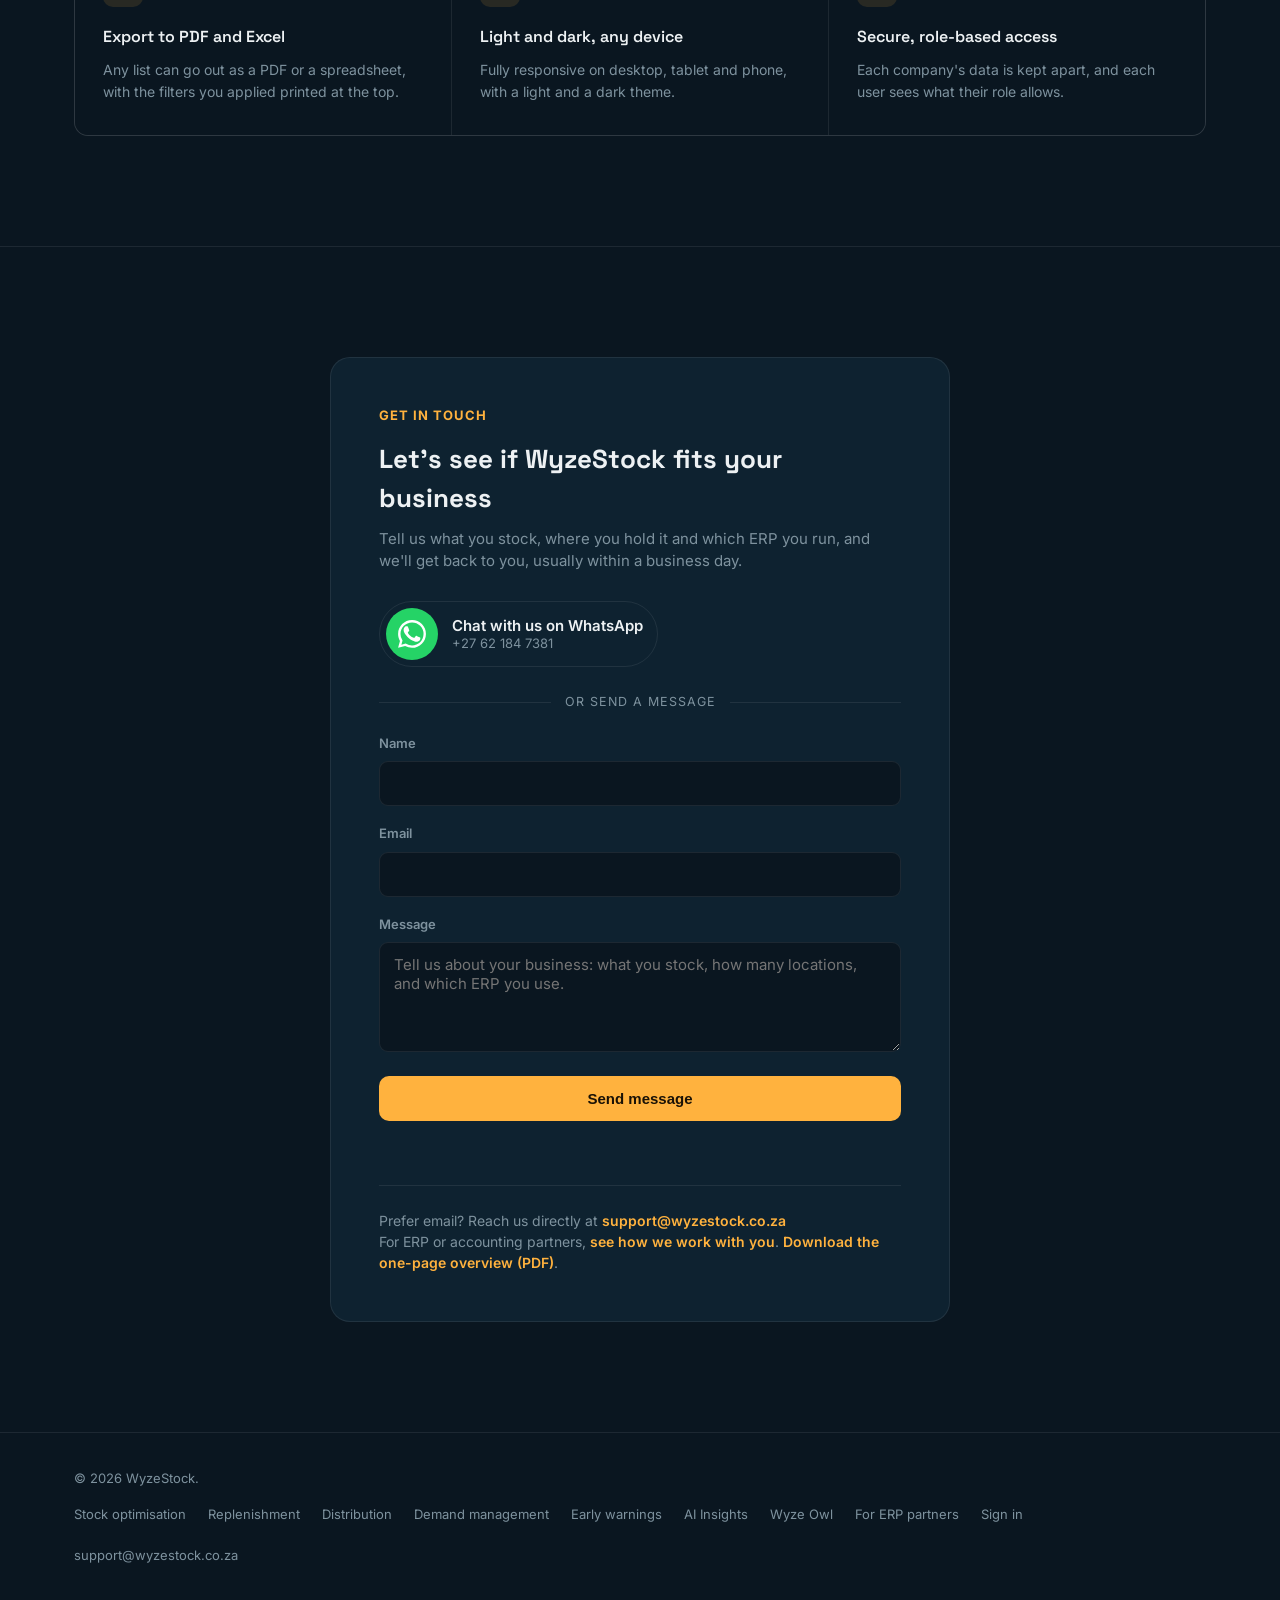
==== commit 50d35cd9: "Early warnings: new /early-warnings/ page, home section and card, menu; Unusual sales on home and st" ====
--- a/index.html
+++ b/index.html
@@ -52,6 +52,8 @@
         "Transfers between locations",
         "Demand management report emailed every morning",
         "Bills of material and component planning",
+        "Early warnings of run-outs, late orders and changes in demand, weeks ahead",
+        "Unusual sales found and excluded from the forecast",
         "AI explanations checked against your figures",
         "Automatic ERP sync twice a day",
         "PDF and Excel export"
@@ -542,8 +544,9 @@
 
   /* Nav tweaks for more links */
   .nav-links { gap: 22px; }
+  .nav-inner { max-width: 1280px; gap: 24px; }
   .nav-links a, .nav-brand span, .nav-cta .btn { white-space: nowrap; }
-  @media (max-width: 1180px) { .nav-links { display: none; } }
+  @media (max-width: 1320px) { .nav-links { display: none; } }
   @media (max-width: 640px) {
     .nav-cta .btn { white-space: nowrap; padding: 9px 14px; font-size: 14px; }
     .nav-inner { padding: 12px 16px; }
@@ -722,6 +725,7 @@
       <a href="/replenishment/">Replenishment</a>
       <a href="/distribution/">Distribution</a>
       <a href="/demand-management/">Demand</a>
+      <a href="/early-warnings/">Warnings</a>
       <a href="/ai-insights/">AI Insights</a>
       <a href="/wyze-owl/">Wyze Owl</a>
       <a href="/partners/">Partners</a>
@@ -741,8 +745,8 @@
       <h1>Hold <span class="accent">less stock</span>.<br>Run out less often.</h1>
       <p class="hero-sub">
         WyzeStock connects to your ERP and works out, for every item at every location, how much stock you should
-        hold, what to order, what to move and what is tied up in excess. Seasonal forecasts, bills of material and a
-        demand management report every morning are built in, and Wyze Owl answers your questions. No spreadsheets.
+        hold, what to order, what to move and what is tied up in excess. Seasonal forecasts, bills of material, early
+        warnings and a demand management report every morning are built in, and Wyze Owl answers your questions. No spreadsheets.
       </p>
       <div class="hero-ctas">
         <a href="#contact" class="btn btn-primary">Get in touch</a>
@@ -900,7 +904,7 @@
         </div>
         <div class="hub-point">
           <h3>Action lists, not reports</h3>
-          <p>Stock-outs, items about to run out, excess, slow movers, overdue purchase orders and suggested orders and transfers, each in its own list, ready to act on.</p>
+          <p>Stock-outs, items about to run out, excess, slow movers, overdue purchase orders and suggested orders and transfers, each in its own list, ready to act on, plus early warnings of what is coming.</p>
         </div>
         <div class="hub-point">
           <h3>Current every day</h3>
@@ -931,7 +935,12 @@
         <div class="feature-card">
           <div class="feature-icon">🚨</div>
           <h3>Exceptions</h3>
-          <p>Stock-outs, potential stock-outs, excess, slow-moving stock and surplus orders, each listed with its value so you start with what matters most.</p>
+          <p>Stock-outs, potential stock-outs, excess, slow-moving stock, surplus orders and unusual sales, each listed with its value so you start with what matters most.</p>
+        </div>
+        <div class="feature-card">
+          <div class="feature-icon">🔔</div>
+          <h3>Early warnings</h3>
+          <p>Items that will run out, orders that will arrive too late, sales rising or falling and slower suppliers, flagged weeks ahead with the date to act by.</p>
         </div>
         <div class="feature-card">
           <div class="feature-icon">🛒</div>
@@ -1009,6 +1018,7 @@
             <li>Excess above model stock, valued at cost</li>
             <li>Slow-moving stock by 30, 60, 90 and 120 days without a sale</li>
             <li>Purchase orders that are more than you need</li>
+            <li>Unusual sales: months far above an item's normal month, with the stock they add. An Admin can exclude one from the forecast.</li>
           </ul>
         </div>
         <div class="showcase-image">
@@ -1018,9 +1028,33 @@
     </div>
   </section>
 
+  <section class="showcase-section" id="early-warnings">
+    <div class="wrap">
+      <div class="showcase-row top-align">
+        <div class="showcase-text">
+          <div class="section-label">Early warnings</div>
+          <h2>Hear about a problem weeks before it reaches the shelf</h2>
+          <p>Every night WyzeStock runs each item at each location forward, day by day for six months, from the stock you have, the orders on the way and the forecast. Anything heading for trouble is flagged with the date you must act by and what to do.</p>
+          <ul class="showcase-list">
+            <li>Will run out, with the date to order by</li>
+            <li>An order on the way that will arrive after the shelf is empty</li>
+            <li>Sales rising or falling against the forecast, and a sudden spike that puts stock at risk</li>
+            <li>Suppliers getting slower, steady sellers that stopped, and days out of stock</li>
+            <li>The most urgent join What needs attention today, each line labelled with the item and location</li>
+          </ul>
+          <a class="learn-more" href="/early-warnings/">More about early warnings &rarr;</a>
+        </div>
+        <div class="showcase-image showcase-image-stack">
+          <div class="showcase-frame"><img src="/images/early-warnings.webp?v=19007f53" alt="WyzeStock Early warnings: each warning with its label, the date to act by, the figures and the next step" loading="lazy"></div>
+          <div class="showcase-frame"><img src="/images/ew-overview.webp?v=2d236348" alt="WyzeStock Overview: the Early warnings button beside What needs attention, amber when a warning must be acted on within 7 days" loading="lazy"></div>
+        </div>
+      </div>
+    </div>
+  </section>
+
   <section class="showcase-section" id="replenishment">
     <div class="wrap">
-      <div class="showcase-row top-align">
+      <div class="showcase-row reverse top-align">
         <div class="showcase-text">
           <div class="section-label">Replenishment</div>
           <h2>Know what to order, from whom, and how much</h2>
@@ -1043,7 +1077,7 @@
 
   <section class="showcase-section" id="distribution">
     <div class="wrap">
-      <div class="showcase-row reverse top-align">
+      <div class="showcase-row top-align">
         <div class="showcase-text">
           <div class="section-label">Distribution</div>
           <h2>Move stock before you buy more of it</h2>
@@ -1065,7 +1099,7 @@
 
   <section class="showcase-section" id="demand-management">
     <div class="wrap">
-      <div class="showcase-row top-align">
+      <div class="showcase-row reverse top-align">
         <div class="showcase-text">
           <div class="section-label">Demand management</div>
           <h2>The state of the month, in your inbox every morning</h2>
@@ -1088,7 +1122,7 @@
 
   <section class="showcase-section" id="ai-insights">
     <div class="wrap">
-      <div class="showcase-row reverse top-align">
+      <div class="showcase-row top-align">
         <div class="showcase-text">
           <div class="section-label">AI Insights</div>
           <h2>Ask why, and get an answer in plain English</h2>
@@ -1112,13 +1146,14 @@
   <!-- WYZE OWL -->
   <section class="showcase-section" id="wyze-owl">
     <div class="wrap">
-      <div class="showcase-row top-align">
+      <div class="showcase-row reverse top-align">
         <div class="showcase-text">
           <div class="section-label">Wyze Owl</div>
           <h2>Ask your stock a question, in your own words</h2>
           <p>Wyze Owl is a chat inside WyzeStock. Type a question the way you would ask a colleague and get a short answer worked out from your own figures. An optional add-on, with three monthly tiers.</p>
           <ul class="showcase-list">
             <li>What to order, what is short, what is in excess and what is on its way: ask about any of them</li>
+            <li>With Early warnings on, ask what is at risk or when you must order an item</li>
             <li>Items, locations, suppliers, purchase orders, forecasts and sales</li>
             <li>Figures are checked against your data before the answer is shown</li>
             <li>Suggested questions to get you started, and follow-up questions in the same conversation</li>
@@ -1288,6 +1323,7 @@
       <a href="/replenishment/">Replenishment</a>
       <a href="/distribution/">Distribution</a>
       <a href="/demand-management/">Demand management</a>
+      <a href="/early-warnings/">Early warnings</a>
       <a href="/ai-insights/">AI Insights</a>
       <a href="/wyze-owl/">Wyze Owl</a>
       <a href="/partners/">For ERP partners</a>
